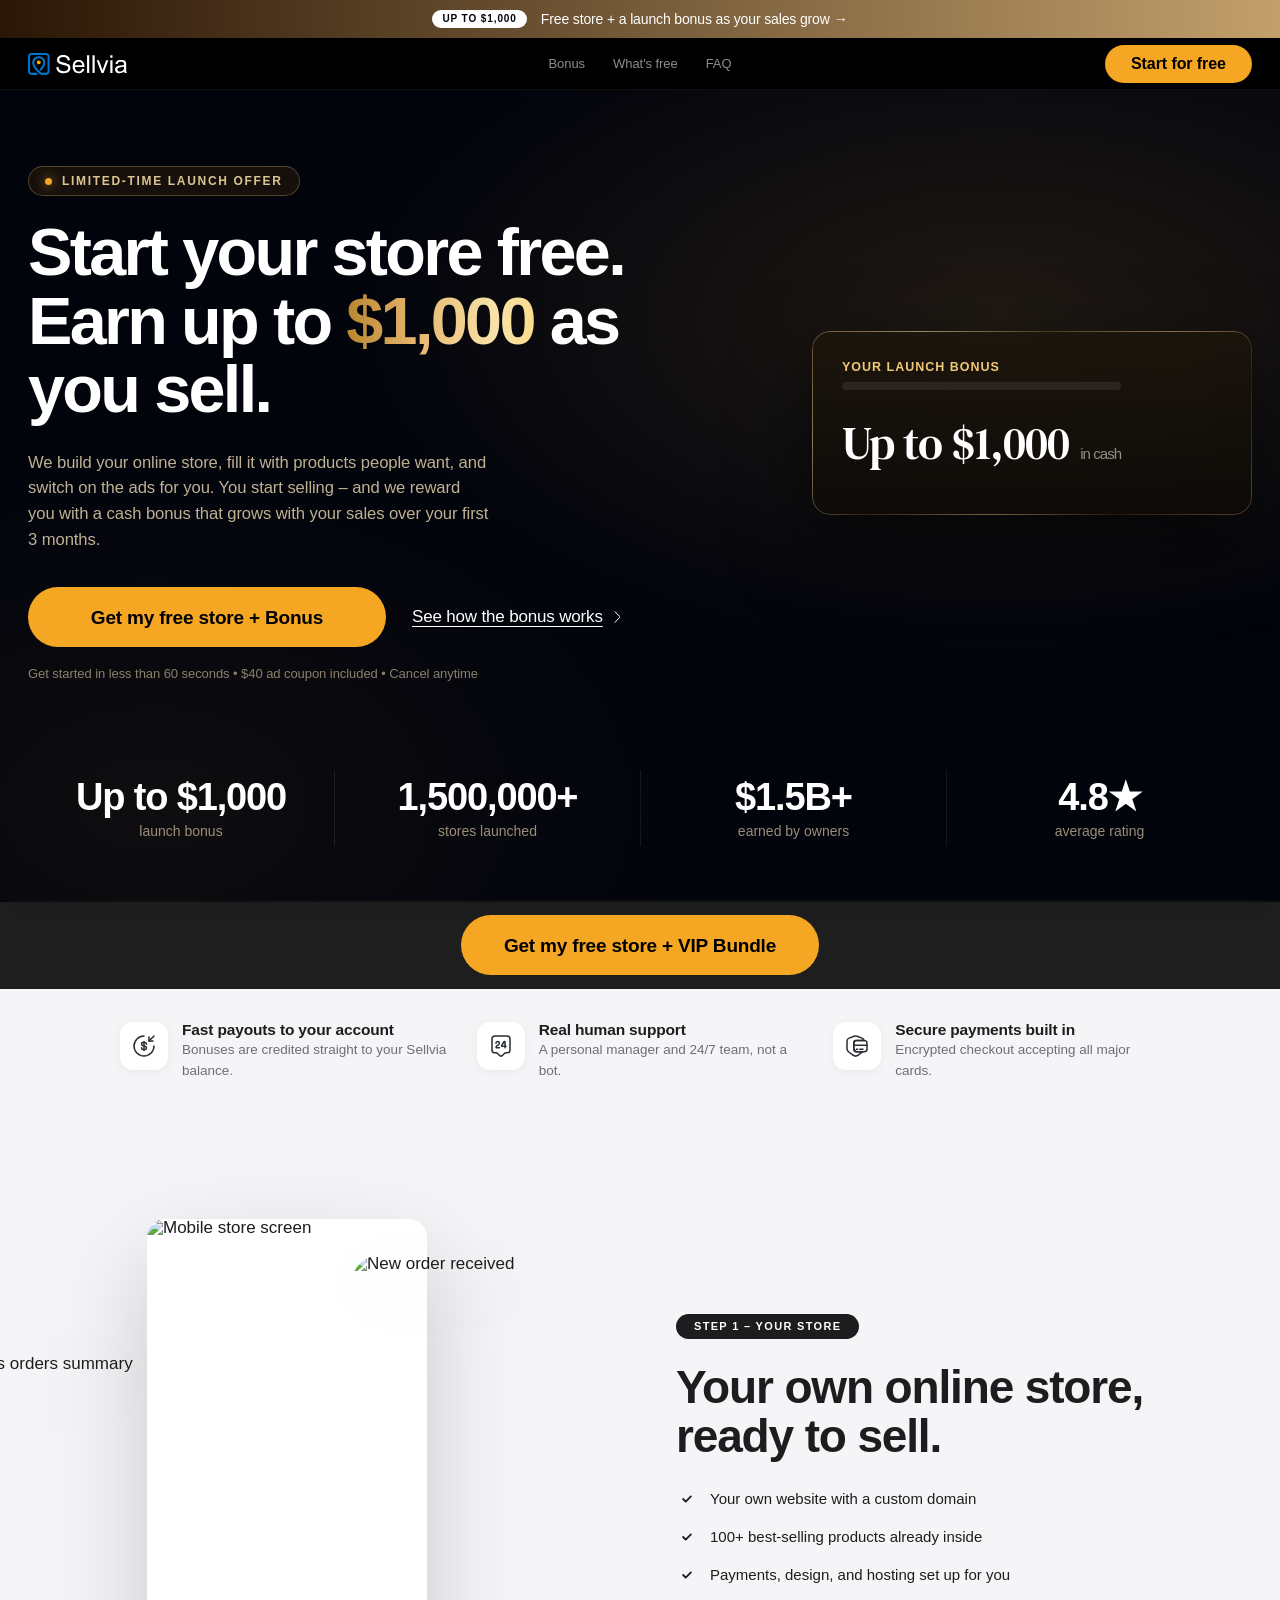
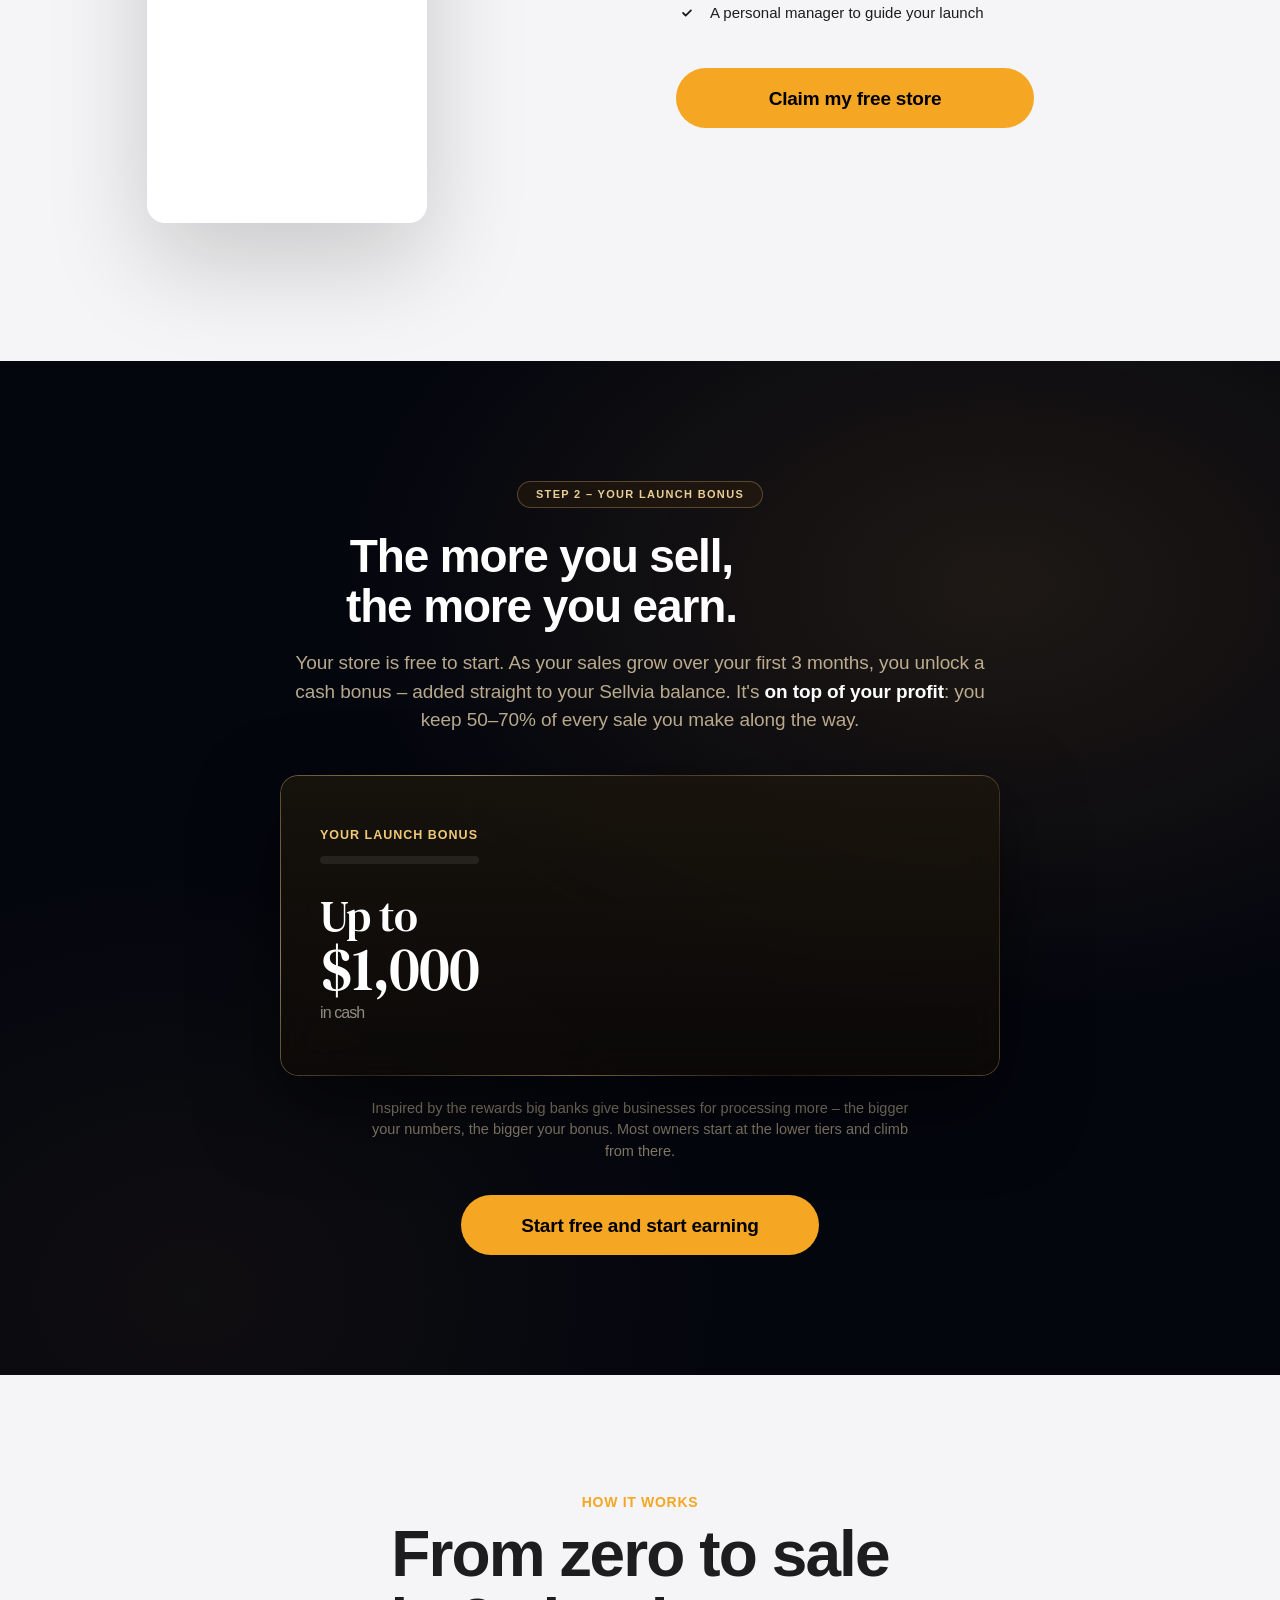
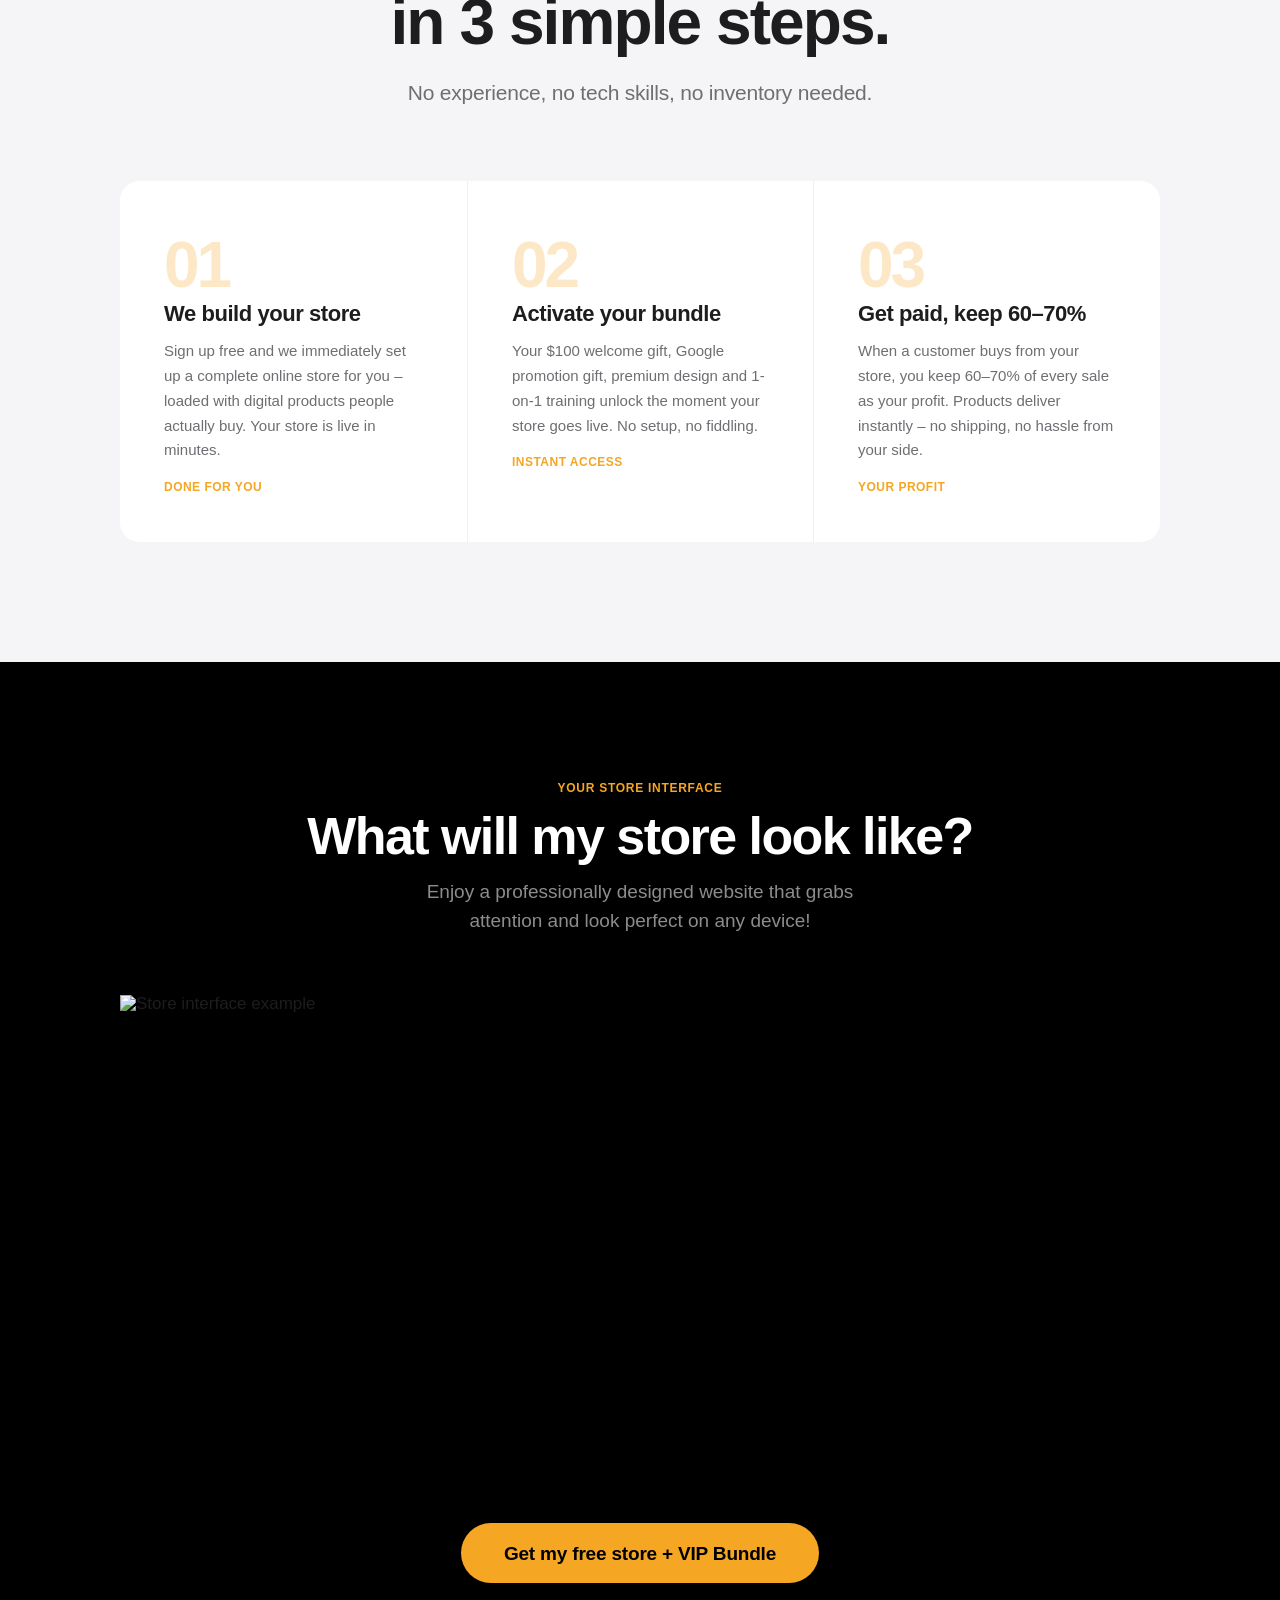
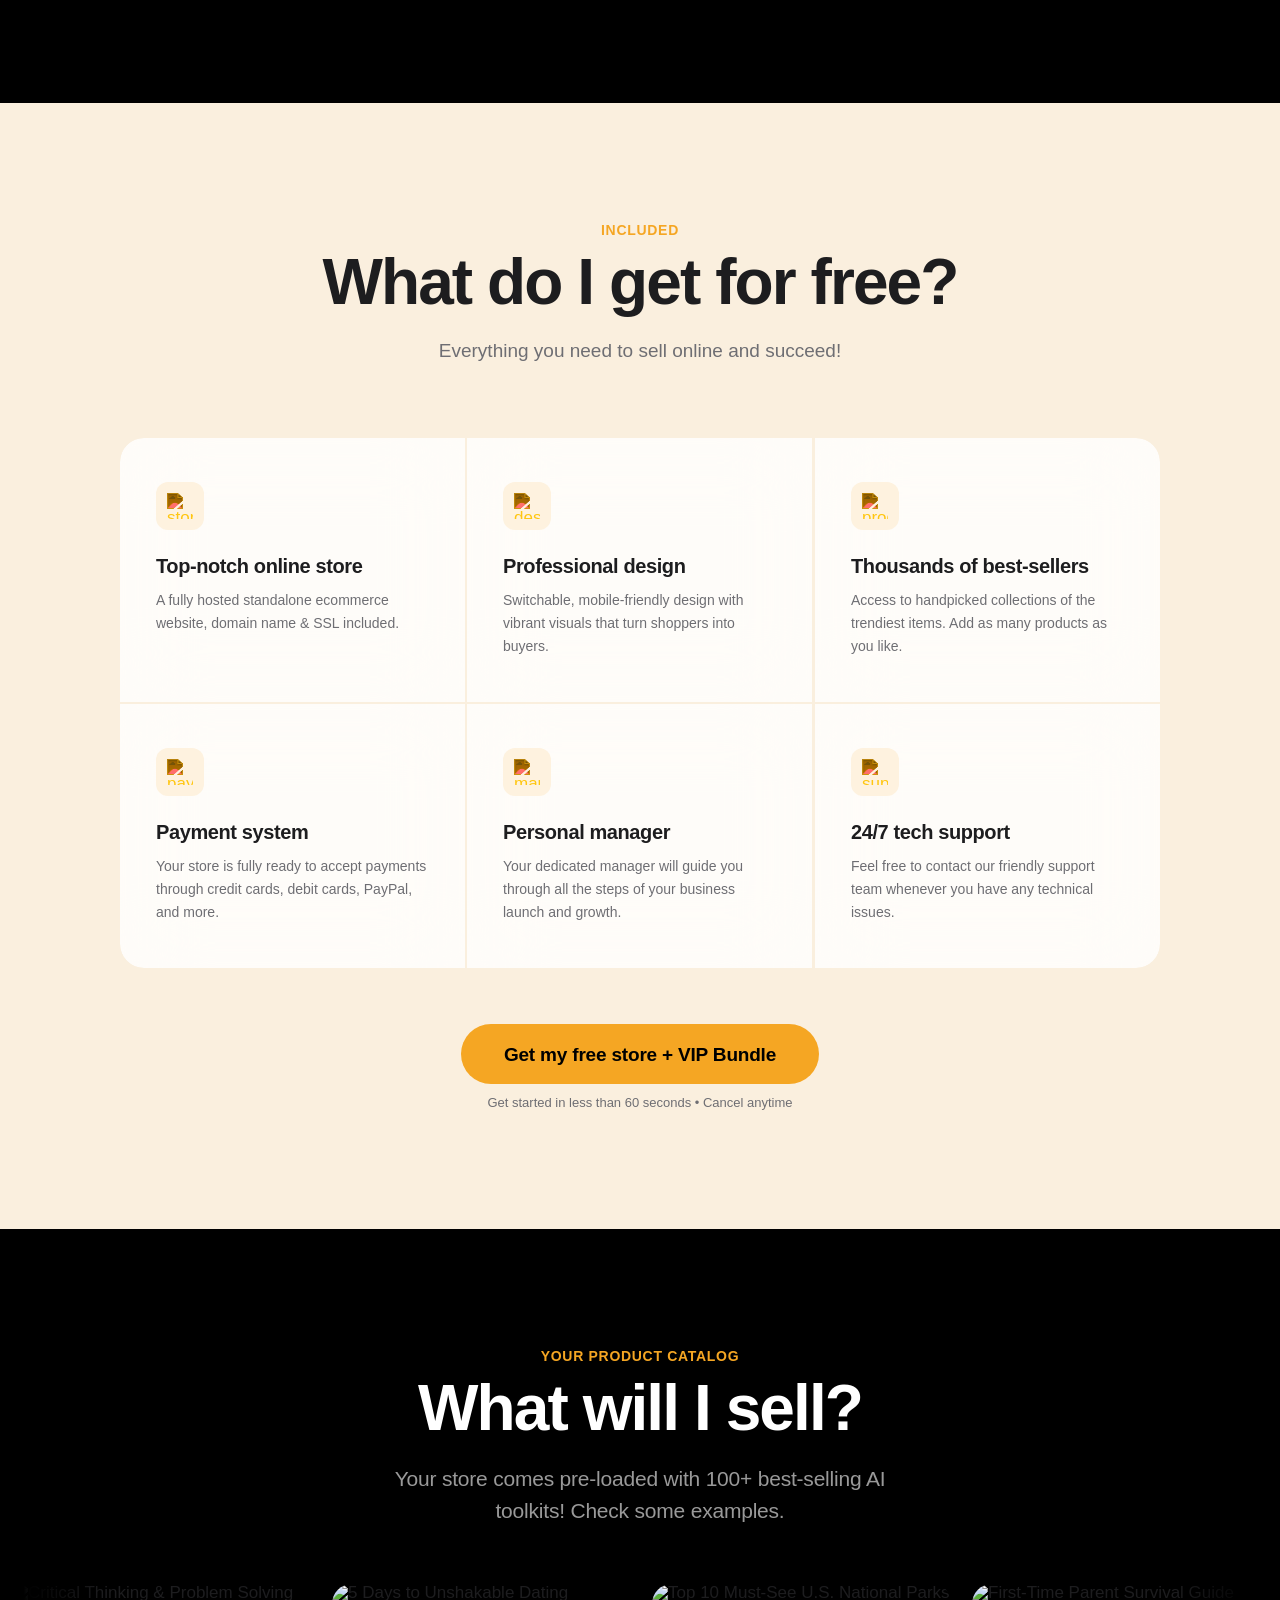
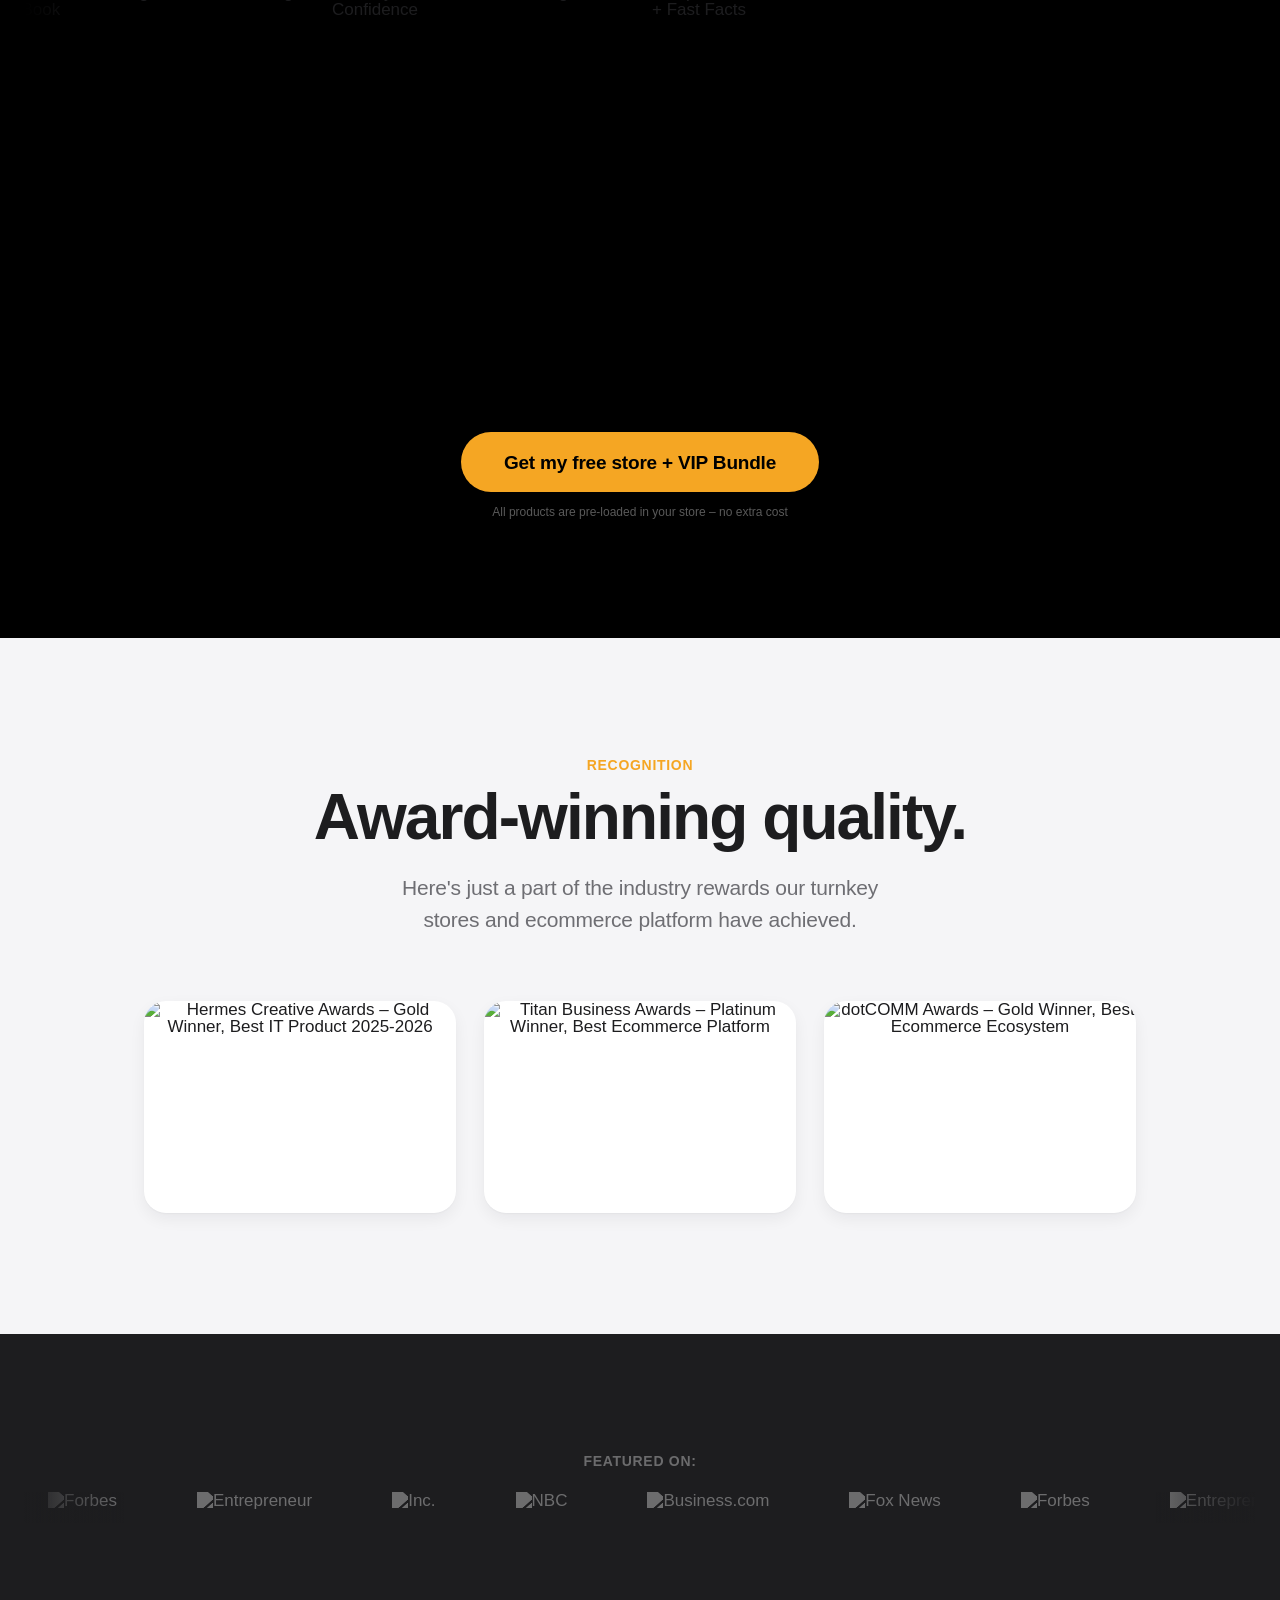
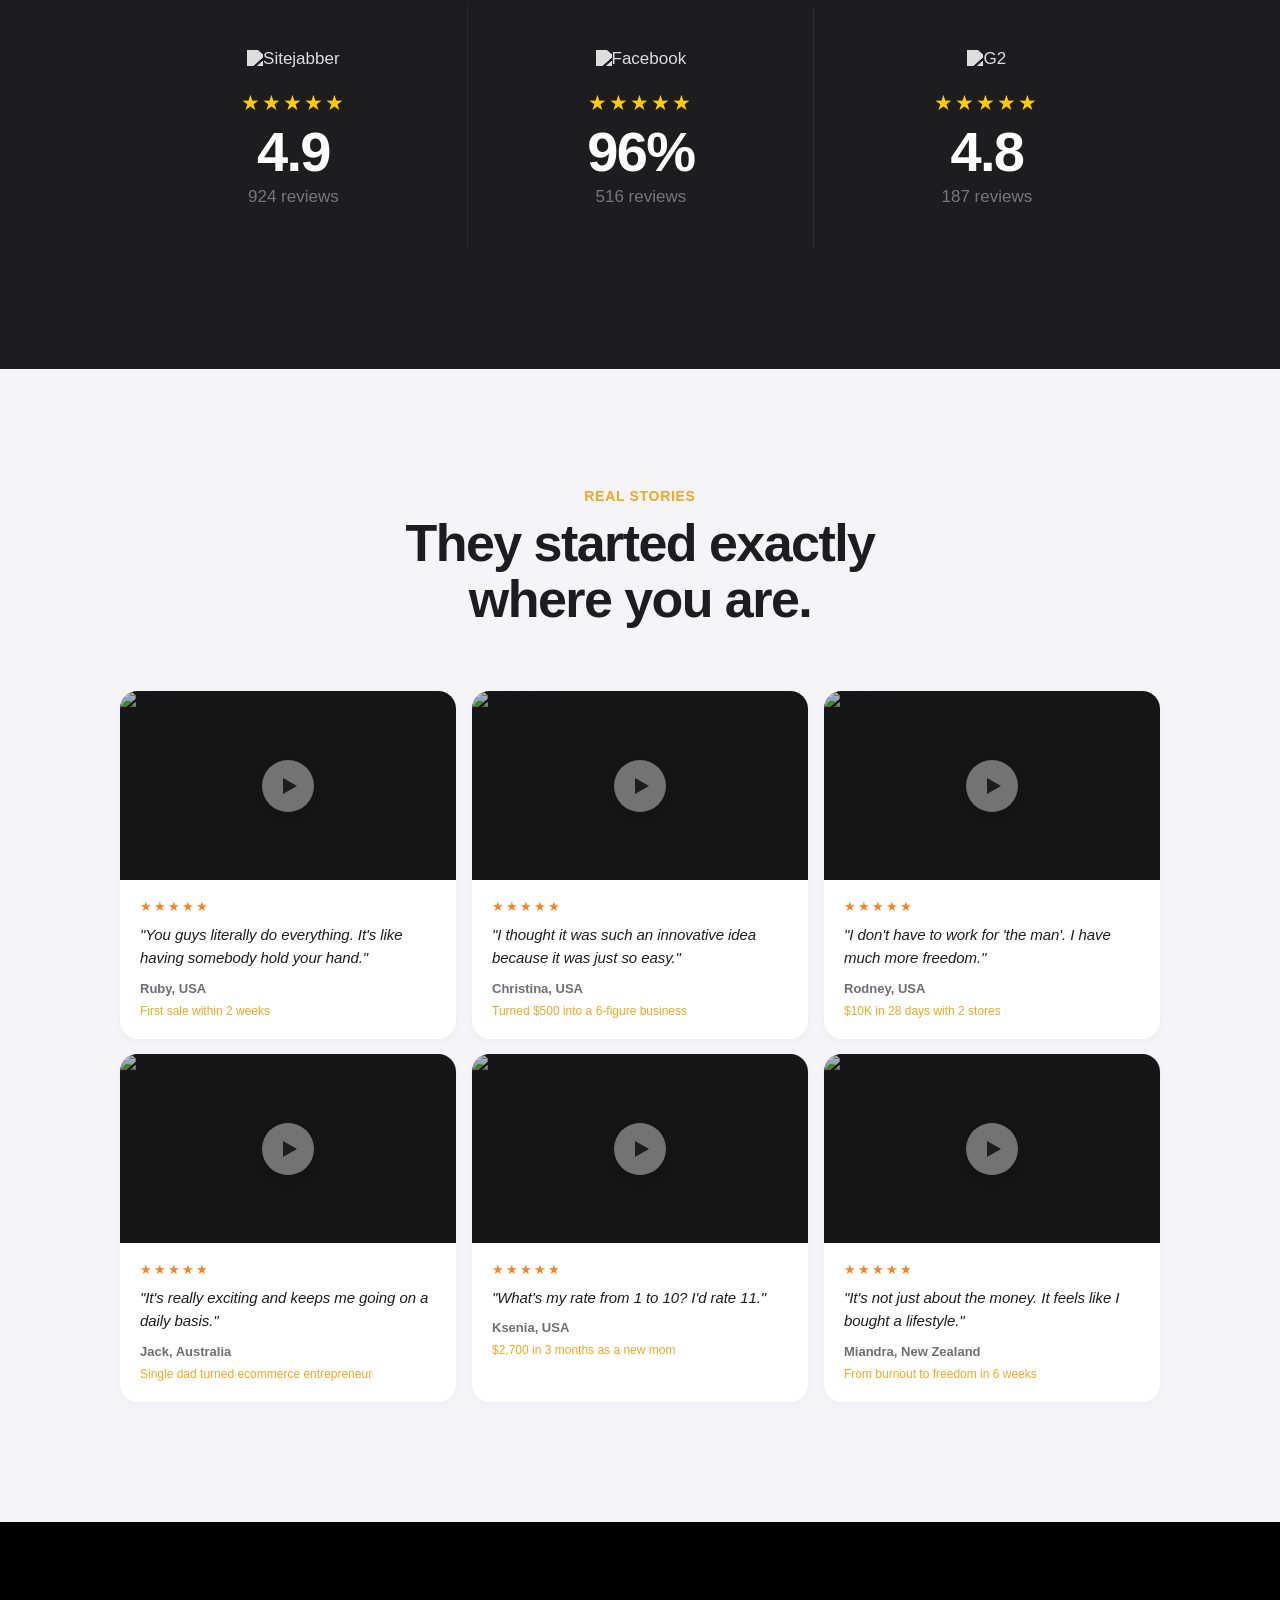
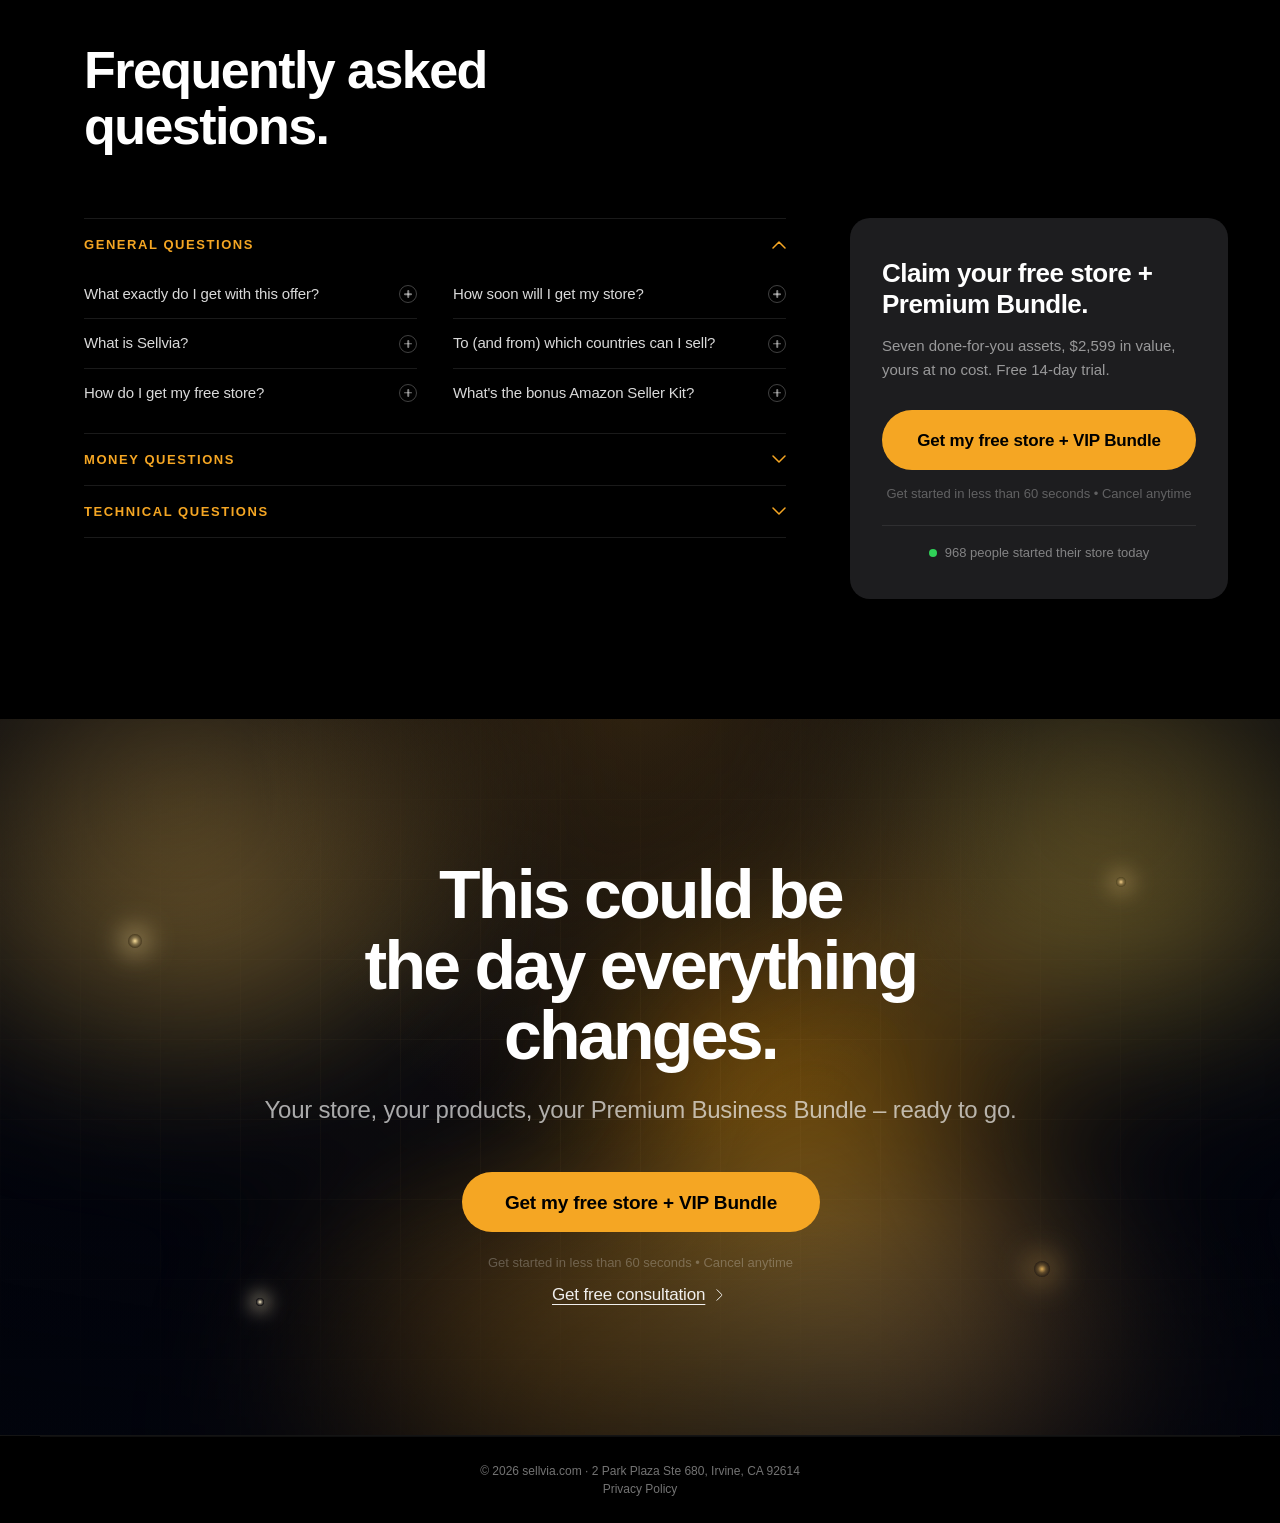
==== index.html @ faa76057 "Rework STEP 2 bonus section + shared ladder, topbar/nav/hero polish - Bonus (STEP 2): dark centered " ====
<!DOCTYPE html>
<html lang="en">
<head>
<meta charset="UTF-8">
<meta name="viewport" content="width=device-width, initial-scale=1.0">
<title>Free Online Store + 7-in-1 Premium Business Bundle – Sellvia</title>
<meta name="description" content="Claim a ready-made online store plus a $2,599 Premium Business Bundle – 7 done-for-you assets to launch and grow your business. Free 14-day trial.">

<!-- SF Pro Display webfont -->
<link rel="preload" as="style" href="https://sellvia.com/wp-content/themes/sellvia/fonts/SFProDisplay/style.min.css">
<link rel="stylesheet" href="https://sellvia.com/wp-content/themes/sellvia/fonts/SFProDisplay/style.min.css">
<link rel="preconnect" href="https://fonts.googleapis.com">
<link rel="preconnect" href="https://fonts.gstatic.com" crossorigin>
<link href="https://fonts.googleapis.com/css2?family=DM+Serif+Text:ital@0;1&display=swap" rel="stylesheet">
<style>
/* ════════════════════════════════════════
   APPLE DESIGN SYSTEM
   Colors, type scale, spacing – exact Apple.com
   ════════════════════════════════════════ */
:root {
  /* Apple color palette */
  --c-black:    #000000;
  --c-near:     #1d1d1f;
  --c-gray1:    #424245;
  --c-gray2:    #6e6e73;
  --c-gray3:    #86868b;
  --c-gray4:    #d2d2d7;
  --c-gray5:    #e8e8ed;
  --c-lightbg:  #f5f5f7;   /* Apple's signature light gray */
  --c-white:    #ffffff;
  --c-blue:     #0071e3;   /* Apple CTA blue */
  --c-amber:    #f5a623;   /* Sellvia brand accent (replaces Apple blue where brand needed) */
  --c-amber-d:  #d4891a;
  --c-green:    #30d158;   /* Apple green (success) */

  /* Apple typography */
  --font: -apple-system, BlinkMacSystemFont, "SF Pro Display", "Helvetica Neue", Helvetica, Arial, sans-serif;
  --font-sans: var(--font);
  --font-text: var(--font);

  /* Apple spacing rhythm */
  --max: 1040px;
  --max-wide: 1200px;

  /* Transitions */
  --ease: cubic-bezier(0.25, 0.1, 0.25, 1);
  --ease-out: cubic-bezier(0.0, 0, 0.2, 1);
  --ease-spring: cubic-bezier(0.34, 1.56, 0.64, 1);
}

*, *::before, *::after { box-sizing: border-box; margin: 0; padding: 0; }
html { font-size: 17px; scroll-behavior: smooth; }
body {
  font-family: var(--font);
  background: var(--c-white);
  color: var(--c-near);
  -webkit-font-smoothing: antialiased;
  -moz-osx-font-smoothing: grayscale;
  overflow-x: hidden;
  line-height: 1;
}
img { display: block; max-width: 100%; }
a { color: inherit; text-decoration: none; }
button { cursor: pointer; font-family: var(--font); outline: none; border: none; background: none; }

/* ════ LINEAR-STYLE NAV ════ */
.nav {
  position: sticky;
  top: 0;
  z-index: 999;
  height: 52px;
  background: #000;
  border-bottom: 1px solid rgba(255,255,255,0.06);
  display: flex;
  align-items: center;
}
.nav-inner {
  max-width: 1280px;
  margin: 0 auto;
  padding: 0 28px;
  width: 100%;
  position: relative;
  display: flex;
  align-items: center;
  justify-content: space-between;
}
/* LEFT: logo */
.nav-logo {
  display: flex;
  align-items: center;
  text-decoration: none;
  flex-shrink: 0;
  line-height: 0;
}
.nav-logo:hover { opacity: 0.85; }

/* CENTER: main links */
.nav-links {
  display: flex;
  align-items: center;
  gap: 0;
  list-style: none;
  position: absolute;
  left: 50%;
  transform: translateX(-50%);
  z-index: 10;
  pointer-events: auto;
}
.nav-links li a {
  font-size: 13px;
  font-weight: 400;
  color: rgba(255,255,255,0.55);
  padding: 0 14px;
  line-height: 52px;
  display: block;
  text-decoration: none;
  transition: color 0.15s;
  letter-spacing: -0.005em;
  white-space: nowrap;
}
.nav-links li a:hover { color: rgba(255,255,255,0.92); }
/* RIGHT: divider + log in + sign up */
.nav-right {
  display: flex;
  align-items: center;
  gap: 0;
  flex-shrink: 0;
}
.nav-divider {
  width: 1px;
  height: 16px;
  background: rgba(255,255,255,0.12);
  margin: 0 16px;
}
.nav-login {
  font-size: 13px;
  font-weight: 400;
  color: rgba(255,255,255,0.55);
  text-decoration: none;
  padding: 0 14px;
  line-height: 52px;
  transition: color 0.15s;
  letter-spacing: -0.005em;
  white-space: nowrap;
}
.nav-login:hover { color: rgba(255,255,255,0.92); }
.nav-signup {
  display: inline-flex;
  align-items: center;
  justify-content: center;
  height: 38px;
  padding: 0 20px;
  background: #f5a623;
  border: none;
  border-radius: 980px;
  font-size: 16px;
  font-weight: 600;
  color: #000;
  text-decoration: none;
  letter-spacing: -0.005em;
  transition: background 0.15s, transform 0.15s;
  white-space: nowrap;
  padding: 0 26px;
  will-change: transform;
  backface-visibility: hidden;
  -webkit-backface-visibility: hidden;
}
.nav-signup:hover {
  background: #d4891a;
  transform: scale(1.02);
}
@media(max-width:860px) {
  .nav-links { display: none; }
  .nav-inner { grid-template-columns: 1fr auto; }
}
@media(max-width:480px) {
  .nav-login { display: none; }
  .nav-divider { display: none; }
}

/* ════ HERO ════ */
/* Apple-style hero: full viewport, centered text, image below (or behind with overlay) */
.hero {
  background: linear-gradient(180deg, #1d1d1f 0%, #0f0f10 100%);
  min-height: 80svh;
  display: flex;
  flex-direction: column;
  align-items: center;
  justify-content: center;
  position: relative;
  overflow: hidden;
  text-align: center;
  padding: 48px 24px 44px;
}
/* Animated edge glows – very blurred orange blobs at left & right edges
   that gently pulse in/out opacity; center stays dark so the H1 reads clean */
.hero-glows {
  position: absolute;
  inset: 0;
  z-index: 0;
  pointer-events: none;
  overflow: hidden;
}
.hero-glow {
  position: absolute;
  width: 32%;
  height: 70%;
  top: 15%;
  border-radius: 50%;
  filter: blur(100px);
  opacity: 0;
  will-change: opacity, transform;
}
.glow-left {
  left: -12%;
  background: #F8A54D;
  animation: glow-pulse-left 10s ease-in-out infinite;
}
.glow-right {
  right: -12%;
  background: #F8A54D;
  animation: glow-pulse-right 12s ease-in-out infinite;
  animation-delay: -6s;
}
.glow-dark-left {
  left: -16%;
  top: 32%;
  background: #000;
  animation: glow-pulse-dark-left 11s ease-in-out infinite;
  animation-delay: -5s;
}
.glow-dark-right {
  right: -16%;
  top: 32%;
  background: #000;
  animation: glow-pulse-dark-right 13s ease-in-out infinite;
  animation-delay: -3s;
}
@keyframes glow-pulse-left {
  0%, 100% { opacity: 0;    transform: translateY(0)    scale(1); }
  50%      { opacity: 0.55; transform: translateY(30px) scale(1.08); }
}
@keyframes glow-pulse-right {
  0%, 100% { opacity: 0;    transform: translateY(0)     scale(1); }
  50%      { opacity: 0.55; transform: translateY(-30px) scale(1.08); }
}
@keyframes glow-pulse-dark-left {
  0%, 100% { opacity: 0;   transform: translateY(0)     scale(1); }
  50%      { opacity: 0.6; transform: translateY(-25px) scale(1.1); }
}
@keyframes glow-pulse-dark-right {
  0%, 100% { opacity: 0;   transform: translateY(0)    scale(1); }
  50%      { opacity: 0.6; transform: translateY(25px) scale(1.1); }
}

/* ── Portraits behind the floating glass cards ── */
.hero-portrait {
  position: absolute;
  z-index: 1;
  pointer-events: none;
  overflow: hidden;
  border-radius: 24px;
}
.hero-portrait > img:not(.hp-amz) {
  width: 100%;
  height: 100%;
  object-fit: cover;
  object-position: center;
  display: block;
}
.hp-amz {
  position: absolute;
  width: 15%;
  aspect-ratio: 1 / 1;
  left: 20%;
  top: calc(38% - 30px);
  object-fit: contain;
  opacity: 0;
  /* L1 – left portrait, shoulder: in 1s, out 3s */
  animation:
    amz-in 0.6s ease 1s both,
    float-card 6s ease-in-out -2s infinite,
    amz-out 0.6s ease 3s forwards;
}
@keyframes amz-in {
  from { opacity: 0; transform: translateY(20px); }
  to   { opacity: 1; transform: translateY(0); }
}
@keyframes amz-out {
  from { opacity: 1; transform: translateY(0); }
  to   { opacity: 0; transform: translateY(-14px); }
}
.hp-amz-right {
  left: auto;
  right: 20%;
  /* R1 – right portrait, shoulder: in 7s (1s after L2), out 9s */
  animation:
    amz-in 0.6s ease 7s both,
    float-card 6s ease-in-out 7s infinite,
    amz-out 0.6s ease 9s forwards;
}
/* Second-appearance badges near each face. Timing: first wave L1+R2 (1s apart),
   second wave L2+R1 (1s apart). */
.hp-amz-2 {
  /* L2 default – left portrait, above-right of head: in 6s, out 8s */
  animation:
    amz-in 0.6s ease 6s both,
    float-card 6s ease-in-out 6s infinite,
    amz-out 0.6s ease 8s forwards;
}
.hero-portrait-left .hp-amz-2 {
  left: calc(55% + 50px);
  top: calc(4% - 10px);
}
.hero-portrait-right .hp-amz-2 {
  left: calc(30% - 50px);
  top: calc(4% + 10px);
  /* R2 – right portrait, above-left of head: in 2s (1s after L1), out 4s */
  animation:
    amz-in 0.6s ease 2s both,
    float-card 6s ease-in-out 2s infinite,
    amz-out 0.6s ease 4s forwards;
}
.hero-portrait-left {
  left: calc(3% - 50px);
  top: calc(12% - 50px);
  width: 760px;
  aspect-ratio: 1921 / 1432;
  animation: float-card 9s ease-in-out infinite;
  animation-delay: -1.5s;
}
.hero-portrait-right {
  right: calc(3% - 50px);
  top: calc(12% - 50px);
  width: 760px;
  aspect-ratio: 1921 / 1432;
  animation: float-card 10s ease-in-out infinite;
  animation-delay: -4s;
}

/* ── Floating glass cards on left/right of hero ── */
.hero-float {
  position: absolute;
  z-index: 2;
  pointer-events: none;
  font-family: var(--font);
  color: #fff;
}
.hero-float-left {
  left: calc(3% + 330px);
  top: calc(38% + 100px);
  opacity: 0;
  animation:
    float-card 7s ease-in-out infinite,
    fl-in 0.72s ease 2s both;
}
@keyframes fl-in {
  from { opacity: 0; transform: translateY(24px); }
  to   { opacity: 1; transform: translateY(0); }
}
@property --fade-y {
  syntax: '<length>';
  inherits: false;
  initial-value: 24px;
}
.hero-float-right {
  right: calc(5% + 50px);
  top: 50%;
  transform: translateY(calc(-50% + 130px + var(--fade-y)));
  opacity: 0;
  animation:
    float-card 8s ease-in-out -3s infinite,
    fl-in-right 0.72s ease 2s both;
}
@keyframes fl-in-right {
  from { opacity: 0; --fade-y: 24px; }
  to   { opacity: 1; --fade-y: 0px;  }
}
@keyframes float-card {
  0%, 100% { translate: 0 0; }
  50%      { translate: 0 -10px; }
}

@media (max-width: 1500px) {
  .hero-portrait-left,
  .hero-portrait-right { width: 540px; }
  .hero-portrait-left  { left:  -40px; }
  .hero-portrait-right { right: -40px; }
  .hero-float-left     { left:  calc(3% + 140px); }
  .hero-float-right    { right: calc(5% + 60px); }
}

/* Matte glass card – common base for all hero-float cards */
.hf-card {
  background: rgba(255, 255, 255, 0.06);
  backdrop-filter: blur(22px) saturate(1.4);
  -webkit-backdrop-filter: blur(22px) saturate(1.4);
  border: 1px solid rgba(255, 255, 255, 0.12);
  border-radius: 20px;
  padding: 18px 20px;
  box-shadow: 0 12px 40px rgba(0, 0, 0, 0.35);
}
.hf-card-snap { width: 220px; }
.hf-snap-row {
  display: flex;
  align-items: center;
  gap: 12px;
  margin-bottom: 12px;
}
.hf-snap-info { flex: 1; min-width: 0; }
.hf-dot {
  width: 10px;
  height: 10px;
  border-radius: 50%;
  background: #22c55e;
  box-shadow: 0 0 10px rgba(34, 197, 94, 0.85);
  animation: hf-pulse 1.6s ease-in-out infinite;
  flex-shrink: 0;
}
@keyframes hf-pulse {
  0%, 100% { opacity: 1;   transform: scale(1); }
  50%      { opacity: 0.5; transform: scale(0.85); }
}
.hf-snap-lbl {
  font-size: 11px;
  font-weight: 600;
  text-transform: uppercase;
  letter-spacing: 0.12em;
  color: rgba(255, 255, 255, 0.7);
}
.hf-snap-val {
  font-size: 24px;
  font-weight: 800;
  color: #fff;
  letter-spacing: -0.02em;
  line-height: 1.1;
  text-align: left;
  margin-bottom: 3px;
}
.hf-snap-sub {
  font-size: 12px;
  color: rgba(255, 255, 255, 0.6);
  text-align: left;
  line-height: 1.35;
}
.hf-spark {
  height: 40px;
  opacity: 0.9;
  overflow: visible;
}
.hf-spark svg {
  width: 100%;
  height: 100%;
  display: block;
  overflow: visible;
}
.hf-card-dash { width: fit-content; }
.hf-dash-head {
  display: flex;
  justify-content: space-between;
  align-items: center;
  margin-bottom: 10px;
}
.hf-badge {
  font-size: 11px;
  font-weight: 700;
  color: #22c55e;
  background: rgba(34, 197, 94, 0.14);
  padding: 3px 8px;
  border-radius: 8px;
  letter-spacing: 0.02em;
}
.hf-dash-row {
  display: flex;
  align-items: center;
  gap: 10px;
}
.hf-dash-val {
  font-size: 30px;
  font-weight: 800;
  color: #fff;
  letter-spacing: -0.02em;
  line-height: 1;
  text-align: left;
}
.hf-dash-sub {
  font-size: 12px;
  color: rgba(255, 255, 255, 0.6);
  margin-top: 4px;
  margin-bottom: 12px;
  text-align: left;
}
.hf-chart {
  display: flex;
  align-items: flex-end;
  gap: 6px;
  height: 54px;
}
.hf-bar {
  flex: 0 0 28px;
  height: var(--h, 40%);
  background: linear-gradient(to top, rgba(248, 165, 77, 0.3), #F8A54D);
  border-radius: 3px 3px 2px 2px;
}

@media (max-width: 960px) {
  .hero-float,
  .hero-portrait { display: none; }
}

/* Mobile-mirror badges (R1, R2 on the man's portrait) – hidden by default,
   only shown inside the ≤600px media query below */
.hp-amz-mr1, .hp-amz-mr2 { display: none; }

/* ── Mobile hero (≤600px) ──
   Show only the man's portrait – centered and much larger so it forms the
   background. All 4 Amazon-logo badges keep the same timing as desktop:
   L1 (in 1s, out 3s), R2 (in 2s, out 4s), L2 (in 6s, out 8s), R1 (in 7s, out 9s).
   Floating glass cards stay hidden. */
@media (max-width: 600px) {
  .hero-portrait-left {
    display: block;
    left: calc(-34vw - 100px);  /* shifted 100px further left */
    top: calc(-10vw - 120px);   /* lifted 120px higher */
    transform: none;
    width: 280vw;       /* 2× larger */
  }
  /* 40% black overlay on top of the man's photo (badges keep full brightness) */
  .hero-portrait-left > img:not(.hp-amz) { filter: brightness(0.6); }

  /* On phone – only L1 stays. L2/R1/R2 are hidden. */
  .hero-portrait-left .hp-amz-2,
  .hero-portrait-left .hp-amz-mr1,
  .hero-portrait-left .hp-amz-mr2 { display: none; }

  /* L1 – appears once every 4s, near man's shoulder */
  .hero-portrait-left > .hp-amz:not(.hp-amz-2):not(.hp-amz-mr1):not(.hp-amz-mr2) {
    left: 24%;
    top: 28%;
    width: 6%;
    animation: amz-loop 4s ease-in-out infinite;
  }
}
@keyframes amz-loop {
  0%   { opacity: 0; transform: translateY(20px); }
  15%  { opacity: 1; transform: translateY(0); }      /* fade-in done ≈0.6s */
  30%  { opacity: 1; transform: translateY(0); }      /* short pause, ≈0.6s */
  55%  { opacity: 0; transform: translateY(-29px); }  /* longer fade-out ≈1s, +15px extra rise */
  100% { opacity: 0; transform: translateY(-29px); }  /* hidden until next loop */
}

.hero-bg::after {
  content: '';
  position: absolute;
  inset: 0;
  background: linear-gradient(to bottom,
    rgba(0,0,0,0.2) 0%,
    rgba(0,0,0,0.1) 30%,
    rgba(0,0,0,0.7) 75%,
    rgba(0,0,0,0.95) 100%
  );
}
.hero-inner {
  position: relative;
  z-index: 2; /* above hero-overlay */
  max-width: 840px;
  margin: 0 auto;
  text-align: center;
  display: flex;
  flex-direction: column;
  align-items: center;
}
.hero-eyebrow {
  font-size: 14px;
  font-weight: 600;
  color: var(--c-amber);
  letter-spacing: 0.06em;
  text-transform: uppercase;
  margin-bottom: 24px;
  opacity: 0;
  animation: fadeUp 0.8s var(--ease-out) 0.2s forwards;
}
.hero-h1 {
  font-size: clamp(52px, 8vw, 96px);
  font-weight: 700;
  color: #fff;
  letter-spacing: -0.04em;
  line-height: 1.02;
  margin-bottom: 24px;
  opacity: 0;
  animation: fadeUp 0.9s var(--ease-out) 0.35s forwards;
}
.hero-h1 em {
  font-style: normal;
  color: var(--c-amber);
}
.hero-sub {
  font-size: clamp(19px, 2.5vw, 24px);
  font-weight: 400;
  color: rgba(255,255,255,0.75);
  line-height: 1.5;
  max-width: 620px;
  margin: 0 auto 40px;
  letter-spacing: -0.01em;
  opacity: 0;
  animation: fadeUp 0.9s var(--ease-out) 0.5s forwards;
}
.hero-actions {
  display: flex;
  gap: 14px;
  justify-content: center;
  align-items: center;
  flex-direction: column;
  flex-wrap: wrap;
  opacity: 0;
  animation: fadeUp 0.9s var(--ease-out) 0.65s forwards;
  width: 100%;
}
@media(max-width:600px) {
  .hero { padding: 56px 16px; }
  .hero-h1 { font-size: clamp(36px, 10vw, 52px); }
  .hero-inner { width: 100%; align-items: center; text-align: center; }
  .hero-actions { padding: 0 8px; }
  /* Eyebrow: break "Free for 14 days · No experience needed" into 2 lines */
  .hero-eyebrow { line-height: 1.7; }
  .hero-eyebrow .eyebrow-sep { display: none; }
  .hero-eyebrow .eyebrow-l1,
  .hero-eyebrow .eyebrow-l2 { display: block; }
}
.hero-fine {
  font-size: 13px;
  color: rgba(255,255,255,0.35);
  margin-top: 20px;
  opacity: 0;
  animation: fadeUp 0.9s var(--ease-out) 0.8s forwards;
  line-height: 1.5;
}
.hero-scroll-hint {
  display: none;
}
.scroll-chevron {
  width: 24px;
  height: 24px;
}
@keyframes bounce { 0%,100%{transform:rotate(45deg) translateY(0)} 50%{transform:rotate(45deg) translateY(5px)} }
@keyframes fadeUp { from{opacity:0;transform:translateY(30px)} to{opacity:1;transform:translateY(0)} }
@keyframes fadeIn  { from{opacity:0} to{opacity:1} }

/* ════ APPLE BUTTONS ════ */
.btn {
  display: inline-flex;
  align-items: center;
  justify-content: center;
  font-family: var(--font);
  font-size: 19px;
  font-weight: 600;
  border-radius: 980px;
  padding: 0 22px;
  height: 44px;
  transition: all 0.2s var(--ease);
  cursor: pointer;
  border: none;
  letter-spacing: -0.01em;
  white-space: nowrap;
}
.btn-filled { background: var(--c-amber); color: #000; font-weight: 600; width: 358px; max-width: 100%; height: 60px; font-size: 19px; will-change: transform; backface-visibility: hidden; -webkit-backface-visibility: hidden; }
.faq-cta .btn-filled { width: 100%; font-size: 17px; }
.btn-filled:hover { background: var(--c-amber-d); transform: scale(1.02); }
.btn-pulse { animation: ctaPulse 3s ease-in-out 2s infinite; }
@keyframes ctaPulse { 0%,100%{box-shadow:0 0 0 0 rgba(245,166,35,0.4)} 50%{box-shadow:0 0 0 12px rgba(245,166,35,0)} }
.btn-outline-w { background: transparent; color: #fff; border: 1.5px solid rgba(255,255,255,0.5); }
.btn-outline-w:hover { border-color: rgba(255,255,255,0.85); background: rgba(255,255,255,0.08); }
.btn-text-amber { background: none; color: var(--c-amber); font-size: 17px; font-weight: 400; padding: 0; height: auto; }
.btn-text-amber:hover { opacity: 0.75; }
.btn-text-amber::after { content: ' ›'; }

/* Dark bg button */
.btn-dark-filled { background: var(--c-amber); color: #000; }
.btn-dark-filled:hover { background: var(--c-amber-d); }
.btn-filled-dark { background: rgba(255,255,255,0.1); color: #fff; border: 1px solid rgba(255,255,255,0.2); }
.btn-filled-dark:hover { background: rgba(255,255,255,0.2); }

/* ════ STAT BAR ════ */
/* Apple-style full-width stat strip between sections */
/* Stat strip – lives inside the hero, directly on the hero background (no separate panel) */
.stat-bar {
  background: transparent;
  padding: 0;
}
.stat-bar-inner {
  max-width: 1280px;
  margin: 0 auto;
  padding: 90px 28px 56px;
  display: grid;
  grid-template-columns: repeat(4, 1fr);
  gap: 0;
  background: transparent;
  border-radius: 0;
  overflow: visible;
}
.stat-item {
  background: transparent;
  padding: 8px 22px;
  text-align: center;
}
.stat-item + .stat-item { border-left: 1px solid rgba(255,255,255,0.08); }
.stat-n {
  font-size: clamp(24px, 3vw, 38px);
  font-weight: 700;
  letter-spacing: -0.03em;
  color: #fff;
  line-height: 1;
  display: block;
  white-space: nowrap;
}
.stat-l {
  font-size: 14px;
  color: rgba(245,225,185,0.62);
  margin-top: 8px;
  display: block;
}
@media(max-width:960px){
  .stat-bar-inner { grid-template-columns: repeat(2, 1fr); row-gap: 26px; }
  .stat-item:nth-child(odd) { border-left: none; }
}
@media(max-width:600px){
  .stat-bar-inner { grid-template-columns: 1fr; row-gap: 22px; }
  .stat-item { border-left: none; }
}

/* ════ SECTIONS ════ */
section { padding: 120px 24px; }
@media(max-width:1200px) { section { padding: 100px 24px; } }
@media(max-width:860px)  { section { padding: 72px 24px; } }
@media(max-width:480px)  { section { padding: 56px 16px; } }
.sec-in { max-width: var(--max); margin: 0 auto; }
.sec-in-wide { max-width: var(--max-wide); margin: 0 auto; }

/* Apple section label */
.sec-label {
  font-size: 14px;
  font-weight: 600;
  color: var(--c-amber);
  letter-spacing: 0.05em;
  text-transform: uppercase;
  margin-bottom: 12px;
}
/* Apple title sizing */
.sec-title-xl {
  font-size: clamp(40px, 6vw, 64px);
  font-weight: 700;
  letter-spacing: -0.03em;
  line-height: 1.06;
  margin-bottom: 20px;
}
.sec-title-lg {
  font-size: clamp(32px, 4.5vw, 52px);
  font-weight: 700;
  letter-spacing: -0.03em;
  line-height: 1.08;
  margin-bottom: 20px;
}
.sec-title-md {
  font-size: clamp(28px, 3.5vw, 40px);
  font-weight: 700;
  letter-spacing: -0.02em;
  line-height: 1.1;
  margin-bottom: 16px;
}
.sec-body {
  font-size: clamp(17px, 2vw, 21px);
  font-weight: 400;
  line-height: 1.55;
  letter-spacing: -0.01em;
  color: var(--c-gray2);
}
.sec-body.light { color: rgba(255,255,255,0.65); }
/* Text colors for dark sections */
.on-dark { color: #fff; }
.on-light { color: var(--c-near); }

/* ════ SCROLL ANIMATIONS ════ */
.appear {
  opacity: 0;
  transform: translateY(40px);
  transition: opacity 0.9s var(--ease-out), transform 0.9s var(--ease-out);
  will-change: opacity, transform;
}
.appear.in { opacity: 1; transform: none; }
.appear-l { opacity:0; transform:translateX(-40px); transition: opacity 0.9s var(--ease-out), transform 0.9s var(--ease-out); }
.appear-r { opacity:0; transform:translateX(40px);  transition: opacity 0.9s var(--ease-out), transform 0.9s var(--ease-out); }
.appear-l.in, .appear-r.in { opacity:1; transform:none; }
.appear-scale { opacity:0; transform:scale(0.94); transition: opacity 0.9s var(--ease-out), transform 0.9s var(--ease-out); }
.appear-scale.in { opacity:1; transform:none; }
.d1{transition-delay:0.1s} .d2{transition-delay:0.2s} .d3{transition-delay:0.3s}
.d4{transition-delay:0.4s} .d5{transition-delay:0.5s} .d6{transition-delay:0.6s}

/* ════ SECTION 2: WHAT WILL I SELL (scroll-pinned) ════ */
.sell-sec { background: #000; }
.sell-sec .sec-title-xl { color: #fff; }
.sell-sec .sec-body { color: rgba(255,255,255,0.6); }

/* ── Product marquee ── */
.wix-carousel {
  position: relative;
  margin-top: 56px;
  overflow: hidden;
}
.wix-carousel::before,
.wix-carousel::after {
  content: '';
  position: absolute;
  top: 0; bottom: 0;
  width: 80px;
  z-index: 2;
  pointer-events: none;
}
.wix-carousel::before { left: 0; background: linear-gradient(to right, #000, transparent); }
.wix-carousel::after  { right: 0; background: linear-gradient(to left, #000, transparent); }
.wix-track {
  display: flex;
  gap: 20px;
  width: max-content;
  cursor: grab;
  user-select: none;
  will-change: transform;
}
.wix-track.dragging { cursor: grabbing; }
.wix-card {
  flex-shrink: 0;
  width: 300px;
  border-radius: 20px;
  overflow: hidden;
  aspect-ratio: 3/4;
}
.wix-card img {
  width: 100%;
  height: 100%;
  object-fit: cover;
  display: block;
}
@media(max-width:760px) {
  .wix-card { width: 240px; }
  .wix-track { gap: 14px; }
}
.prod-card {
  flex: 0 0 280px;
  border-radius: 20px;
  overflow: hidden;
  scroll-snap-align: start;
  position: relative;
  aspect-ratio: 3/4;
  background: #111;
}
.prod-card img {
  width: 100%;
  height: 100%;
  object-fit: cover;
  display: block;
  transition: transform 0.6s var(--ease);
}
.prod-card:hover img { transform: scale(1.12); }
.prod-card-overlay {
  position: absolute;
  bottom: 0; left: 0; right: 0;
  padding: 60px 20px 20px;
  background: linear-gradient(to top, rgba(0,0,0,0.9) 0%, transparent 100%);
}
.prod-card-name {
  font-size: 15px;
  font-weight: 600;
  color: #fff;
  line-height: 1.3;
  margin-bottom: 8px;
  letter-spacing: -0.01em;
}
.prod-card-profit {
  display: flex;
  align-items: center;
  gap: 8px;
  font-size: 13px;
  color: rgba(255,255,255,0.6);
}
.prod-profit-pill {
  background: rgba(255,255,255,0.15);
  backdrop-filter: blur(8px);
  border: 1px solid rgba(255,255,255,0.2);
  color: #fff;
  font-weight: 600;
  font-size: 14px;
  padding: 3px 10px;
  border-radius: 100px;
}
/* Scroll indicator dots */

@media(max-width:760px) { .prod-card { flex: 0 0 220px; } }

/* ════ SECTION 3: HOW IT WORKS ════ */
.how-sec { background: #f5f5f7; }
.how-steps {
  display: grid;
  grid-template-columns: repeat(3, 1fr);
  gap: 0;
  margin-top: 72px;
  background: #fff;
  border-radius: 20px;
  overflow: hidden;
}
.how-step {
  background: #fff;
  padding: 52px 44px 48px;
  position: relative;
}
.how-step + .how-step { border-left: 1px solid rgba(0,0,0,0.06); }
.how-step-num {
  font-size: 64px;
  font-weight: 800;
  letter-spacing: -0.05em;
  color: var(--c-amber);
  opacity: 0.25;
  line-height: 1;
  margin-bottom: 4px;
}
.how-step h3 {
  font-size: 22px;
  font-weight: 700;
  letter-spacing: -0.02em;
  color: var(--c-near);
  margin-bottom: 12px;
  line-height: 1.2;
}
.how-step p { font-size: 15px; color: var(--c-gray2); line-height: 1.65; }
.how-step-tag {
  display: inline-block;
  margin-top: 18px;
  font-size: 12px;
  font-weight: 600;
  color: var(--c-amber);
  letter-spacing: 0.04em;
  text-transform: uppercase;
}
@media(max-width:760px) {
  .how-steps { grid-template-columns: 1fr; margin-top: 18px; }
  .how-step + .how-step { border-left: none; border-top: 1px solid rgba(0,0,0,0.06); }
}

/* ════ SECTION 4: BONUS – Stripe-style modular bento (light, 7-in-1 Premium Bundle) ════ */
/* Selectors target #bonus / .bonus-section. The legacy reference rule for
   .bonus-section (background + padding) above is harmless – both rules merge cleanly. */
.bonus-section.is-bento {
  background: #ffffff;
  position: relative;
  overflow: hidden;
}
.bonus-section.is-bento .sec-in { position: relative; z-index: 2; }
.bonus-section.is-bento .sec-title-xl { color: var(--c-near); }
.bonus-section.is-bento .sec-body { color: var(--c-gray2); }

/* ── Section title block (Stripe section-title pattern: left-aligned, max ~ 8/12 cols) ── */
.get-head {
  max-width: 720px;
  margin-bottom: 64px;
}
.get-head .bonus-pill { margin-bottom: 24px; }
/* Heading + subhead inherit styles from .bonus-heading / .bonus-sub
   (defined in the FREEBASIC/BONUS shared style block) so STEP 1 and
   STEP 2 share identical typography. */
.get-head .bonus-sub { max-width: 560px; }

/* ── Bento grid: 6-col layout, 7 cards across 3 rows ── */
.get-grid {
  display: grid;
  grid-template-columns: repeat(6, 1fr);
  grid-auto-rows: minmax(220px, auto);
  gap: 16px;
}
/* Row 1: hero (4) + small (2) */
.get-card:nth-child(1) { grid-column: span 4; }
.get-card:nth-child(2) { grid-column: span 2; }
/* Row 2: small + small + small */
.get-card:nth-child(3) { grid-column: span 2; }
.get-card:nth-child(4) { grid-column: span 2; }
.get-card:nth-child(5) { grid-column: span 2; }
/* Row 3: small + wide */
.get-card:nth-child(6) { grid-column: span 2; }
.get-card:nth-child(7) { grid-column: span 4; }

/* ── Card: per-card static gold blob (positions form a trail 1→2→5→4→3→6→7
   matching the reference). Card 4 stays clean – the trail passes through. ── */
.get-card {
  position: relative;
  background-color: #ffffff;
  background-image: var(--card-blob, none);
  border-radius: 20px;
  padding: 32px 32px 28px;
  display: flex;
  flex-direction: column;
  overflow: hidden;
  border: 1px solid rgba(184, 134, 46, 0.10);
  isolation: isolate;
  cursor: default;
  transition: transform 0.35s var(--ease), box-shadow 0.35s var(--ease);
}
.get-card:hover {
  transform: translateY(-4px);
  box-shadow: 0 18px 48px rgba(184, 134, 46, 0.10);
}

/* Uniform gradient – every card carries the same gold blob from the top-right corner */
.get-card {
  --card-blob: radial-gradient(80% 100% at 100% 0%,
    rgba(255, 215, 130, 0.55) 0%,
    rgba(245, 197, 96, 0.22) 30%,
    transparent 65%);
}

/* The empty .get-card-bg div is inert – kept for HTML compatibility */
.get-card-bg { display: none; }

/* ── Animated border ring – flows 1 → 2 → 5 → 4 → 3 → 6 → 7
   Each card has its own active window (2s out of 14s cycle), then the
   bright spot rotates around its perimeter once before fading. The
   conic-gradient rotates counter-clockwise to read "down then right"
   from the top-left starting position. ── */
@property --ring-from {
  syntax: '<angle>';
  inherits: false;
  initial-value: -90deg;
}

.get-card::before {
  content: '';
  position: absolute;
  inset: -2px;
  border-radius: 22px;
  padding: 2px;
  background: conic-gradient(
    from var(--ring-from),
    rgba(255, 220, 130, 0.45) 0%,
    rgba(255, 245, 220, 0.95) 30%,
    rgba(255, 255, 250, 1) 50%,
    rgba(255, 245, 220, 0.95) 70%,
    rgba(255, 220, 130, 0.45) 100%
  );
  -webkit-mask: linear-gradient(#000 0 0) content-box, linear-gradient(#000 0 0);
  -webkit-mask-composite: xor;
          mask-composite: exclude;
  opacity: 0.7;
  pointer-events: none;
  z-index: 3;
  animation: bentoRingFlow 14s linear infinite;
  filter: drop-shadow(0 0 4px rgba(255, 230, 150, 0.6)) drop-shadow(0 0 12px rgba(255, 200, 80, 0.35));
}

/* Per-card variations: different speeds, starting moments and directions */
.get-card:nth-child(1)::before { animation-duration: 14s; animation-delay: 0s; }
.get-card:nth-child(2)::before { animation-duration: 11s; animation-delay: -3s; animation-direction: reverse; }
.get-card:nth-child(3)::before { animation-duration: 13s; animation-delay: -6s; }
.get-card:nth-child(4)::before { animation-duration: 16s; animation-delay: -9s; animation-direction: reverse; }
.get-card:nth-child(5)::before { animation-duration: 12s; animation-delay: -2s; }
.get-card:nth-child(6)::before { animation-duration: 15s; animation-delay: -7s; animation-direction: reverse; }
.get-card:nth-child(7)::before { animation-duration: 10s; animation-delay: -4s; }

/* Hover: brighten and pause the shimmer */
.get-card:hover::before { opacity: 1; animation-play-state: paused; }

@keyframes bentoRingFlow {
  0%   { --ring-from: 0deg; }
  100% { --ring-from: 360deg; }
}

@media (prefers-reduced-motion: reduce) {
  .get-card::before { animation: none; opacity: 0.7; }
  .get-card:hover::before { opacity: 1; }
}

/* Inner content (h3, p) sits above the watermark number */
.get-card > h3,
.get-card > p { position: relative; z-index: 2; }

/* ── Watermark number – top-right corner, very large, subtle gold tint ── */
.get-icon {
  position: absolute;
  top: 14px;
  right: 24px;
  width: auto;
  height: auto;
  background: transparent;
  border-radius: 0;
  padding: 0;
  margin: 0;
  pointer-events: none;
  z-index: 1;
  display: block;
  overflow: visible;
  flex-shrink: 0;
}
/* Uniform watermark size across all 7 cards (matches the smaller default size
   formerly used on cards 2-6; cards 1 & 7 no longer get the larger override). */
.get-num {
  display: block;
  font-size: clamp(80px, 9vw, 140px);
  font-weight: 900;
  color: rgba(184, 134, 46, 0.18);
  line-height: 0.85;
  letter-spacing: -0.06em;
  font-variant-numeric: tabular-nums;
  text-align: right;
}

/* ── Title & body – pinned to the bottom of each card via margin-top: auto.
   All cards share identical type sizes (no hero-specific variants).
   max-width on h3 caps long titles at ~2 lines via text-wrap: balance.
   p's max-width is calibrated so its right edge sits roughly under h3's
   right edge in pixels (22ch × 22px ≈ 32ch × 15px). ── */
.get-card h3 {
  font-size: 22px;
  font-weight: 700;
  color: var(--c-near);
  letter-spacing: -0.02em;
  margin-top: auto;
  margin-bottom: 10px;
  line-height: 1.2;
  max-width: 24ch;     /* forces long titles (cards 1 & 7, ~47 chars) into 2 lines */
  text-wrap: balance;
}
.get-card p {
  font-size: 15px;
  color: var(--c-gray2);
  line-height: 1.55;
  letter-spacing: -0.005em;
  max-width: 35ch;     /* ≈ same pixel width as h3 (24ch×22px ≈ 35ch×15px) */
  text-wrap: pretty;
}

/* ── Tablet: 4-col grid, simpler asymmetry ── */
@media (max-width: 1100px) {
  .get-grid {
    grid-template-columns: repeat(4, 1fr);
    grid-auto-rows: minmax(200px, auto);
  }
  .get-card:nth-child(1) { grid-column: span 4; }
  .get-card:nth-child(2),
  .get-card:nth-child(3),
  .get-card:nth-child(4),
  .get-card:nth-child(5),
  .get-card:nth-child(6) { grid-column: span 2; }
  .get-card:nth-child(7) { grid-column: span 4; }
}

/* ── Mobile: single column ── */
@media (max-width: 700px) {
  .get-grid { grid-template-columns: 1fr; gap: 12px; grid-auto-rows: auto; }
  .get-card,
  .get-card:nth-child(1),
  .get-card:nth-child(2),
  .get-card:nth-child(3),
  .get-card:nth-child(4),
  .get-card:nth-child(5),
  .get-card:nth-child(6),
  .get-card:nth-child(7) { grid-column: span 1; }
  .get-card { padding: 28px 26px 26px; }
  .get-head { margin-bottom: 40px; text-align: center; }
  .get-head .bonus-pill { margin-left: auto; margin-right: auto; }
}

/* ════ SECTION 5: BONUS (Amazon) ════ */
.bonus-sec { background: var(--c-lightbg); }
.bonus-layout {
  display: grid;
  grid-template-columns: 1fr 1fr;
  gap: 80px;
  align-items: center;
}
.bonus-label {
  display: inline-flex;
  align-items: center;
  gap: 6px;
  font-size: 12px;
  font-weight: 600;
  color: var(--c-amber);
  letter-spacing: 0.08em;
  text-transform: uppercase;
  background: rgba(245,166,35,0.1);
  border: 1px solid rgba(245,166,35,0.25);
  border-radius: 100px;
  padding: 4px 12px;
  margin-bottom: 20px;
}
.bonus-label::before { content:''; width:6px;height:6px;border-radius:50%;background:var(--c-amber); animation: pulse 2s infinite; }
@keyframes pulse { 0%,100%{opacity:1;transform:scale(1)} 50%{opacity:0.5;transform:scale(1.4)} }
.bonus-sec .sec-title-lg { color: var(--c-near); }
.bonus-sec .sec-title-lg .am { font-style: italic; color: var(--c-amber); }
.bonus-price-tag {
  display: inline-flex;
  align-items: center;
  gap: 10px;
  font-size: 17px;
  font-weight: 500;
  color: var(--c-gray2);
  margin: 16px 0 24px;
}
.bonus-price-tag del { color: var(--c-gray3); }
.bonus-price-tag .free-badge {
  background: var(--c-near);
  color: var(--c-amber);
  font-size: 13px;
  font-weight: 700;
  padding: 3px 10px;
  border-radius: 100px;
}
.bonus-list { list-style: none; display: flex; flex-direction: column; gap: 12px; margin-bottom: 36px; }
.bonus-list li {
  display: flex;
  align-items: flex-start;
  gap: 10px;
  font-size: 17px;
  color: var(--c-near);
  line-height: 1.5;
}
.bonus-list li::before {
  content: '';
  width: 20px;
  height: 20px;
  border-radius: 50%;
  background-color: rgba(245,166,35,0.1);
  flex-shrink: 0;
  margin-top: 2px;
}
.bonus-visual {
  border-radius: 24px;
  overflow: hidden;
  box-shadow: 0 32px 80px rgba(0,0,0,0.15), 0 8px 24px rgba(0,0,0,0.08);
  aspect-ratio: 16/10;
}
.bonus-visual img { width: 100%; height: 100%; object-fit: cover; }
@media(max-width:760px) { .bonus-layout { grid-template-columns: 1fr; gap: 48px; } }

/* ════ FEATURE STORY SECTION (MacBook) ════ */
/* Apple-style: full-width image with caption */
.story-sec { background: #000; padding: 0; }
.story-img-wrap { position: relative; overflow: hidden; }
.story-img-wrap img { width: 100%; display: block; }
.story-caption {
  position: absolute;
  bottom: 0; left: 0; right: 0;
  background: linear-gradient(to top, rgba(0,0,0,0.9), transparent);
  padding: 80px 64px 64px;
  display: grid;
  grid-template-columns: 1fr 1fr;
  gap: 48px;
  align-items: end;
}
.story-caption h3 {
  font-size: clamp(28px, 4vw, 48px);
  font-weight: 700;
  color: #fff;
  letter-spacing: -0.03em;
  line-height: 1.08;
}
.story-caption p { font-size: 17px; color: rgba(255,255,255,0.65); line-height: 1.55; }
@media(max-width:700px) {
  .story-caption { grid-template-columns: 1fr; padding: 40px 24px 32px; }
}

/* ════ AWARDS ════ */
/* Three pre-rendered award images (img/Awards/1-3.webp). Cards are just
   the image inside a rounded container with a soft shadow and a subtle
   lift-on-hover. */
.awards-sec { background: var(--c-lightbg); text-align: center; }
.awards-grid {
  display: grid;
  grid-template-columns: repeat(3, 1fr);
  gap: 28px;
  max-width: 1280px;
  margin: 64px auto 0;
  padding: 0 24px;
}
.award-card {
  display: block;
  border-radius: 22px;
  overflow: hidden;
  background: #fff;
  box-shadow:
    0 1px 2px rgba(15, 23, 42, 0.04),
    0 6px 16px rgba(15, 23, 42, 0.06);
  transition:
    transform 0.45s cubic-bezier(0.22, 0.61, 0.36, 1),
    box-shadow 0.45s cubic-bezier(0.22, 0.61, 0.36, 1);
  will-change: transform;
}
.award-card:hover {
  transform: translateY(-6px);
  box-shadow:
    0 4px 8px rgba(15, 23, 42, 0.05),
    0 18px 44px rgba(15, 23, 42, 0.12);
}
.award-card img {
  width: 100%;
  height: auto;
  display: block;
}
@media (max-width: 1100px) {
  .awards-grid { grid-template-columns: repeat(2, 1fr); max-width: 820px; }
  .awards-grid > :last-child { grid-column: 1 / -1; max-width: calc(50% - 14px); justify-self: center; }
}
@media (max-width: 640px) {
  /* Drop grid's own horizontal padding so cards span the full content
     area of .awards-sec. The section's own padding becomes the gutter
     (16px each side at ≤480px → 358px card on a 390px viewport). */
  .awards-grid { grid-template-columns: 1fr; max-width: none; padding: 0; gap: 18px; }
  .awards-grid > :last-child { grid-column: auto; max-width: none; justify-self: stretch; }
}
@media (prefers-reduced-motion: reduce) {
  .award-card, .award-card:hover { transition: none; transform: none; }
}

/* Featured logos marquee */
.featured-marquee {
  margin-bottom: 83px;
  overflow: hidden;
  position: relative;
  padding: 0 24px;
}
.featured-marquee::before,
.featured-marquee::after {
  content: '';
  position: absolute;
  top: 0; bottom: 0;
  width: 100px;
  z-index: 2;
  pointer-events: none;
}
.featured-marquee::before { left: 0; background: linear-gradient(to right, #1d1d1f, transparent); }
.featured-marquee::after  { right: 0; background: linear-gradient(to left, #1d1d1f, transparent); }
.featured-strip {
  display: flex;
  align-items: center;
  gap: 80px;
  width: max-content;
  animation: featuredScroll 21s linear infinite;
}
.featured-strip img {
  height: 31px;
  opacity: 0.35;
  flex-shrink: 0;
  filter: brightness(0) invert(1);
  transition: opacity 0.3s;
}
.featured-strip img:hover { opacity: 0.6; }
@keyframes featuredScroll {
  0%   { transform: translateX(0); }
  100% { transform: translateX(-25%); }
}
.press-row {
  display: flex;
  justify-content: center;
  flex-wrap: wrap;
  gap: 40px;
  margin-top: 60px;
  padding-top: 56px;
  border-top: 1px solid var(--c-gray4);
}
.press-item {
  font-size: 14px;
  color: var(--c-gray2);
  display: flex;
  align-items: center;
  gap: 8px;
}
.press-item strong { color: var(--c-near); }
@media(max-width:700px) {
  @keyframes featuredScroll {
  0%   { transform: translateX(0); }
  100% { transform: translateX(-50%); }
}
}

/* ════ RATINGS ════ */
.ratings-sec { background: var(--c-near); padding: 120px 24px; }
@media(max-width:1200px) { .ratings-sec { padding: 100px 24px; } }
@media(max-width:860px)  { .ratings-sec { padding: 72px 24px; } }
@media(max-width:480px)  { .ratings-sec { padding: 56px 16px; } }
.ratings-inner {
  max-width: var(--max);
  margin: 0 auto;
  display: grid;
  grid-template-columns: repeat(3,1fr);
  gap: 0;
  border-radius: 20px;
  overflow: hidden;
}
.rat-card {
  background: transparent;
  padding: 44px 32px;
  text-align: center;
  display: flex;
  flex-direction: column;
  align-items: center;
}
.rat-card + .rat-card { border-left: 1px solid rgba(255,255,255,0.08); }
.rat-plat { font-size: 18px; font-weight: 600; color: rgba(255,255,255,0.6); margin-bottom: 11px; letter-spacing:0.01em; }
.rat-logo { height: 31px; margin-bottom: 11px; object-fit: contain; filter: brightness(0) invert(1); opacity: 0.85; }
.rat-stars { color: #ffcc00; font-size: 21px; letter-spacing: 2px; margin-bottom: 11px; }
.rat-score { font-size: 56px; font-weight: 700; color: #fff; letter-spacing: -0.03em; }
.rat-count { font-size: 17px; color: rgba(255,255,255,0.4); margin-top: 8px; }
@media(max-width:680px) {
  .ratings-inner { grid-template-columns: 1fr; }
  .rat-card + .rat-card { border-left: none; border-top: 1px solid rgba(255,255,255,0.08); }
}

/* ════ TESTIMONIALS ════ */
.test-sec { background: var(--c-lightbg); }
.test-sec .sec-label { text-align: center; }
.test-sec .sec-title-lg { color: var(--c-near); text-align: center; }
.test-grid {
  display: grid;
  grid-template-columns: repeat(3, 1fr);
  gap: 16px;
  margin-top: 64px;
}
.test-card {
  background: var(--c-white);
  border-radius: 18px;
  overflow: hidden;
  transition: transform 0.35s var(--ease), box-shadow 0.35s var(--ease);
  box-shadow: 0 2px 8px rgba(0,0,0,0.04);
}
.test-card:hover {
  transform: translateY(-5px);
  box-shadow: 0 20px 48px rgba(0,0,0,0.1);
}
.test-thumb {
  position: relative;
  aspect-ratio: 16/9;
  background: var(--c-near);
  overflow: hidden;
  cursor: pointer;
}
.test-thumb img { width:100%;height:100%;object-fit:cover;transition:transform 0.5s; }
.test-card:hover .test-thumb img { transform:scale(1.05); }
.test-play {
  position: absolute;
  inset: 0;
  display: flex;
  align-items: center;
  justify-content: center;
  background: rgba(0,0,0,0.25);
  transition: background 0.2s;
}
.test-play:hover { background: rgba(0,0,0,0.4); }
.play-ring {
  width: 52px; height: 52px;
  border-radius: 50%;
  background: rgba(255,255,255,0.4);
  display: flex;
  align-items: center;
  justify-content: center;
  box-shadow: 0 4px 20px rgba(0,0,0,0.25);
  transition: transform 0.2s var(--ease-spring);
}
.test-play:hover .play-ring { transform: scale(1.1); }
.play-tri { width:0; border-top:8px solid transparent; border-bottom:8px solid transparent; border-left:14px solid #1d1d1f; margin-left:3px; }
.test-body { padding: 20px 20px 22px; }
.test-stars { color: #FA8221; font-size: 13px; letter-spacing: 2px; margin-bottom: 10px; }
.test-quote {
  font-size: 15px;
  line-height: 1.55;
  color: var(--c-near);
  font-style: italic;
  margin-bottom: 12px;
  letter-spacing: -0.005em;
}
.test-author { font-size: 13px; font-weight: 600; color: var(--c-gray2); }
.test-ctx { font-size: 12px; color: var(--c-amber); font-weight: 500; margin-top: 10px; }
@media(max-width:820px) { .test-grid { grid-template-columns: 1fr 1fr; } }
@media(max-width:520px) { .test-grid { grid-template-columns: 1fr; } }

/* ════ FAQ ════ */
.faq-sec { background: #000; }
.faq-sec .sec-title-lg { color: #fff; }
/* Widen the FAQ inner container to 1280px with asymmetric padding so the
   left edge sits at the hero H1 left (hp-shell padding-left 60) and the
   right edge sits at the nav "Start for free" button right
   (nav-inner padding-right 28). Same visual axes as the hero & nav. */
.faq-sec .sec-in {
  max-width: 1280px;
  padding: 0 28px 0 60px;
  box-sizing: border-box;
}
.faq-layout { display: grid; grid-template-columns: minmax(0, 65fr) minmax(0, 35fr); gap: 64px; margin-top: 64px; }
/* 3 expandable category accordions – General / Money / Technical.
   Click a category header to expand its questions; the other two
   categories collapse automatically. By default the first one (General)
   is open. */
.faq-categories { display: flex; flex-direction: column; }
.faq-category { border-bottom: 1px solid rgba(255,255,255,0.1); }
.faq-category:first-child { border-top: 1px solid rgba(255,255,255,0.1); }
.faq-cat-q {
  width: 100%;
  padding: 18px 0;
  font-family: var(--font);
  font-size: 13px;
  font-weight: 700;
  letter-spacing: 0.12em;
  text-transform: uppercase;
  color: var(--c-amber);
  background: transparent;
  border: none;
  text-align: left;
  display: flex;
  justify-content: space-between;
  align-items: center;
  gap: 16px;
  cursor: pointer;
  transition: color 0.2s;
}
.faq-cat-q:hover { color: #ffb84d; }
.faq-cat-chev {
  width: 14px;
  height: auto;
  flex-shrink: 0;
  color: var(--c-amber);
  transition: transform 0.3s ease;
}
.faq-category.open .faq-cat-chev { transform: rotate(180deg); }
.faq-cat-body {
  display: none;
  padding-bottom: 16px;
  animation: faqCatFade 0.3s ease;
}
.faq-category.open .faq-cat-body { display: block; }
@keyframes faqCatFade {
  from { opacity: 0; transform: translateY(-4px); }
  to   { opacity: 1; transform: translateY(0); }
}

/* Two side-by-side static columns inside each category body. */
.faq-list { display: grid; grid-template-columns: minmax(0, 1fr) minmax(0, 1fr); gap: 0 36px; }
.faq-col { display: flex; flex-direction: column; min-width: 0; }
.faq-item { border-bottom: 1px solid rgba(255,255,255,0.1); }
.faq-col > .faq-item:last-child { border-bottom: none; }
.faq-q {
  width: 100%;
  padding: 14px 0;
  font-size: 15px;
  font-weight: 400;
  color: rgba(255,255,255,0.85);
  background: transparent;
  border: none;
  text-align: left;
  display: flex;
  justify-content: space-between;
  align-items: center;
  gap: 12px;
  cursor: pointer;
  letter-spacing: -0.01em;
  line-height: 1.35;
  transition: color 0.2s;
}
.faq-q:hover { color: #fff; }
.faq-q.open { color: var(--c-amber); }
.faq-chevron {
  width: 18px;
  height: 18px;
  border-radius: 50%;
  border: 1.5px solid rgba(255,255,255,0.25);
  display: flex;
  align-items: center;
  justify-content: center;
  flex-shrink: 0;
  font-size: 0;
  color: rgba(255,255,255,0.5);
  transition: all 0.3s;
  position: relative;
}
.faq-chevron::before,
.faq-chevron::after {
  content: '';
  position: absolute;
  top: 50%; left: 50%;
  background: rgba(255,255,255,0.5);
  border-radius: 1px;
}
.faq-chevron::before { width: 8px;  height: 1.5px; transform: translate(-50%, -50%); }
.faq-chevron::after  { width: 1.5px; height: 8px;  transform: translate(-50%, -50%); }
.faq-q.open .faq-chevron {
  transform: rotate(45deg);
  border-color: var(--c-amber);
}
.faq-q.open .faq-chevron::before,
.faq-q.open .faq-chevron::after { background: var(--c-amber); }
.faq-a {
  display: none;
  padding: 0 0 14px;
  font-size: 14px;
  line-height: 1.6;
  color: rgba(255,255,255,0.5);
  letter-spacing: -0.005em;
}
.faq-a.open { display: block; }
.faq-a strong { color: rgba(255,255,255,0.8); font-weight: 500; }
/* FAQ sticky CTA card */
.faq-cta {
  background: #1d1d1f;
  border-radius: 20px;
  padding: 40px 32px;
  align-self: flex-start;
  position: sticky;
  top: 72px;
}
.faq-cta h3 {
  font-size: 26px;
  font-weight: 700;
  color: #fff;
  letter-spacing: -0.02em;
  margin-bottom: 14px;
  line-height: 1.2;
}
.faq-cta p { font-size: 15px; color: rgba(255,255,255,0.55); line-height: 1.6; margin-bottom: 28px; }
.faq-cta .btn { width: 100%; }
.faq-cta .faq-cta-fine { font-size: 13px; color: rgba(255,255,255,0.3); text-align: center; margin-top: 14px; margin-bottom: 0; }
@media(max-width:820px) {
  /* Drop the hero-aligned asymmetric padding below tablet – just use the
     section's own 24px gutter so the FAQ block centres normally. */
  .faq-sec .sec-in { padding: 0; }
  .faq-layout { grid-template-columns: minmax(0, 1fr); gap: 48px; }
  .faq-cta { position: static; }
  .faq-cta h3, .faq-cta p { text-align: center; }
}
@media(max-width:720px) { .faq-list { grid-template-columns: minmax(0, 1fr); gap: 0; } }

/* ════ FINAL CTA – echoes the Hero V2 gold-aurora vibe, brighter ════ */
.final-sec {
  background: #02040c;
  padding: 140px 24px 130px;
  text-align: center;
  position: relative;
  overflow: hidden;
  isolation: isolate;
}
/* Hero-style gold aurora – same blob pattern as the hero, brighter (opacity .8) */
.final-aurora {
  position: absolute; inset: -10%;
  z-index: 0; pointer-events: none;
  filter: blur(80px) saturate(1.4);
  opacity: 0.8;
}
.final-aurora .blob { position: absolute; border-radius: 50%; mix-blend-mode: screen; will-change: transform, opacity; }
.final-aurora .b1 { width: 60%; height: 65%; left: -10%; top: -15%;
  background: radial-gradient(circle at center, #f0c977 0%, transparent 65%);
  animation: finalDrift1 22s ease-in-out infinite; }
.final-aurora .b2 { width: 55%; height: 60%; right: -8%; top: -12%;
  background: radial-gradient(circle at center, #ffd576 0%, transparent 65%);
  animation: finalDrift2 26s ease-in-out infinite; }
.final-aurora .b3 { width: 65%; height: 60%; left: 15%; bottom: -22%;
  background: radial-gradient(circle at center, #d4a04a 0%, transparent 65%);
  animation: finalDrift3 30s ease-in-out infinite; }
.final-aurora .b4 { width: 50%; height: 55%; right: 8%; bottom: -15%;
  background: radial-gradient(circle at center, #e8b873 0%, transparent 65%);
  animation: finalDrift4 34s ease-in-out infinite; }
.final-aurora .b5 { width: 45%; height: 50%; left: 38%; top: 28%;
  background: radial-gradient(circle at center, #b8862e 0%, transparent 65%);
  animation: finalDrift5 28s ease-in-out infinite; }
@keyframes finalDrift1 { 0%,100%{transform:translate(0,0)scale(1);opacity:1}    33%{transform:translate(10%,8%)scale(1.15);opacity:1.05} 66%{transform:translate(-5%,12%)scale(.95);opacity:.85} }
@keyframes finalDrift2 { 0%,100%{transform:translate(0,0)scale(1);opacity:.85}  50%{transform:translate(-12%,10%)scale(1.18);opacity:1.05} }
@keyframes finalDrift3 { 0%,100%{transform:translate(0,0)scale(1);opacity:.9}   40%{transform:translate(8%,-10%)scale(1.12);opacity:1.05} 70%{transform:translate(-10%,-5%)scale(.92);opacity:.75} }
@keyframes finalDrift4 { 0%,100%{transform:translate(0,0)scale(1);opacity:.7}   50%{transform:translate(-14%,-12%)scale(1.2);opacity:1} }
@keyframes finalDrift5 { 0%,100%{transform:translate(0,0)scale(.95);opacity:.65} 50%{transform:translate(10%,-7%)scale(1.12);opacity:.95} }

/* Faint diagonal grid (matches hero) */
.final-sec::before {
  content: ''; position: absolute; inset: 0;
  background-image:
    linear-gradient(rgba(232,184,115,0.05) 1px, transparent 1px),
    linear-gradient(90deg, rgba(232,184,115,0.05) 1px, transparent 1px);
  background-size: 80px 80px;
  -webkit-mask-image: radial-gradient(ellipse 80% 80% at 50% 50%, black 0%, transparent 95%);
          mask-image: radial-gradient(ellipse 80% 80% at 50% 50%, black 0%, transparent 95%);
  z-index: 1; pointer-events: none;
}

/* Floating gold sparks (same as hero, mid-density) */
.final-spark {
  position: absolute; pointer-events: none; border-radius: 50%;
  mix-blend-mode: screen; will-change: transform, opacity;
  animation-timing-function: ease-in-out; animation-iteration-count: infinite;
}
.final-spark.s1 { left: 10%; top: 30%; width: 14px; height: 14px;
  background: radial-gradient(circle, #f4d28a 0%, rgba(244,210,138,.35) 35%, transparent 70%);
  box-shadow: 0 0 26px 7px rgba(244,210,138,.5);
  z-index: 2; animation-name: finalSpark1; animation-duration: 18s; }
.final-spark.s2 { right: 12%; top: 22%; width: 10px; height: 10px;
  background: radial-gradient(circle, #e8b873 0%, rgba(232,184,115,.35) 35%, transparent 70%);
  box-shadow: 0 0 22px 6px rgba(232,184,115,.45);
  z-index: 2; animation-name: finalSpark2; animation-duration: 22s; }
.final-spark.s3 { left: 20%; bottom: 18%; width: 8px; height: 8px;
  background: radial-gradient(circle, #fff0c8 0%, rgba(255,240,200,.4) 35%, transparent 70%);
  box-shadow: 0 0 18px 5px rgba(255,240,200,.55);
  z-index: 2; animation-name: finalSpark3; animation-duration: 26s; }
.final-spark.s4 { right: 18%; bottom: 22%; width: 16px; height: 16px;
  background: radial-gradient(circle, #d4a04a 0%, rgba(212,160,74,.3) 35%, transparent 70%);
  box-shadow: 0 0 30px 8px rgba(212,160,74,.4);
  z-index: 2; animation-name: finalSpark4; animation-duration: 30s; }
@keyframes finalSpark1 { 0%,100%{transform:translate(0,0);opacity:.7} 25%{transform:translate(50px,-40px);opacity:1} 50%{transform:translate(100px,15px);opacity:.6} 75%{transform:translate(30px,50px);opacity:.9} }
@keyframes finalSpark2 { 0%,100%{transform:translate(0,0);opacity:.65} 33%{transform:translate(-60px,40px);opacity:1} 66%{transform:translate(20px,70px);opacity:.55} }
@keyframes finalSpark3 { 0%,100%{transform:translate(0,0);opacity:.55} 25%{transform:translate(70px,-60px);opacity:1} 50%{transform:translate(140px,-25px);opacity:.75} 75%{transform:translate(90px,40px);opacity:.95} }
@keyframes finalSpark4 { 0%,100%{transform:translate(0,0);opacity:.7} 50%{transform:translate(-80px,-80px);opacity:1} }

/* Soft vignette to keep edges dark (matches hero) */
.final-vignette {
  position: absolute; inset: 0; z-index: 1; pointer-events: none;
  background:
    radial-gradient(ellipse 80% 60% at 50% 50%, transparent 0%, rgba(2,4,12,0.55) 100%),
    linear-gradient(180deg, rgba(2,4,12,0.25) 0%, transparent 30%, transparent 70%, rgba(2,4,12,0.45) 100%);
}

/* Legacy .final-glow still rendered – keep it as a soft top crown */
.final-glow {
  position: absolute;
  top: -50px; left: 50%; transform: translateX(-50%);
  width: 800px; height: 500px;
  background: radial-gradient(ellipse at center top, rgba(245,166,35,0.20) 0%, transparent 70%);
  pointer-events: none;
  z-index: 1;
}
.final-in { position: relative; z-index: 3; max-width: 765px; margin: 0 auto; }
.final-h2 {
  font-size: clamp(40px, 6vw, 68px);
  font-weight: 700;
  color: #fff;
  letter-spacing: -0.04em;
  line-height: 1.04;
  margin-bottom: 20px;
}
.final-sub {
  font-size: clamp(19px, 2.5vw, 24px);
  color: rgba(255,255,255,0.65);
  line-height: 1.5;
  margin-bottom: 44px;
  letter-spacing: -0.01em;
}
.final-btns { display: flex; gap: 16px; justify-content: center; flex-wrap: wrap; }
.final-fine { font-size: 13px; color: rgba(255,255,255,0.25); margin-top: 24px; }
.final-cta-link {
  display: inline-flex;
  align-items: center;
  gap: 6px;
  margin-top: 16px;
  padding: 0;
  background: none;
  border: none;
  font-family: inherit;
  font-size: 17px;
  font-weight: 500;
  letter-spacing: -0.01em;
  color: rgba(255,255,255,0.92);
  text-decoration: underline;
  text-underline-offset: 4px;
  cursor: pointer;
  white-space: nowrap;
  transition: color 0.2s;
}
.final-cta-link:hover { color: #f5a623; }
.final-cta-link svg { width: 16px; height: 16px; flex-shrink: 0; transition: transform 0.2s; }
.final-cta-link:hover svg { transform: translateX(3px); }

/* Floating product images on the sides – mirror hero floaters, reuse dvFloaterCycle */
.final-sec .floater {
  position: absolute;
  z-index: 2;
  pointer-events: none;
  width: clamp(220px, 22vw, 320px);
  height: auto;
  opacity: 0;
  filter: drop-shadow(0 18px 36px rgba(0,0,0,0.55));
  will-change: transform, opacity;
  user-select: none;
  animation: dvFloaterCycle 12s ease-in-out infinite;
}
.final-sec .floater.f1 {
  top: 12%;
  left: 3%;
  --rot: -6deg;
  --peak: 0.8;
  animation-delay: 0s;
}
.final-sec .floater.f3 {
  bottom: 10%;
  right: 4%;
  --rot: -3deg;
  --peak: 0.5;
  animation-delay: -6s;
}
@media (prefers-reduced-motion: reduce) {
  .final-sec .floater { animation: none; opacity: var(--peak); transform: rotate(var(--rot)); }
}
@media (max-width: 1100px) {
  .final-sec .floater { width: clamp(170px, 20vw, 240px); }
}
@media (max-width: 720px) {
  .final-sec .floater { display: none; }
}
@media(max-width:480px) { .final-sec { padding: 56px 16px; } }

/* ════ FOOTER ════ */
footer { background: #000; border-top: 1px solid rgba(255,255,255,0.08); }
.footer-top {
  max-width: var(--max-wide);
  margin: 0 auto;
  padding: 52px 24px 40px;
  display: grid;
  grid-template-columns: 260px 1fr;
  gap: 80px;
}
.footer-brand-name { font-size: 19px; font-weight: 600; color: rgba(255,255,255,0.55); margin-bottom: 10px; }
.footer-tagline { font-size: 13px; color: rgba(255,255,255,0.3); line-height: 1.6; max-width: 220px; }
.footer-cols { display: grid; grid-template-columns: repeat(4,1fr); gap: 24px; }
.footer-col h4 { font-size: 12px; font-weight: 600; color: rgba(255,255,255,0.4); margin-bottom: 12px; letter-spacing: 0.01em; }
.footer-col a { display: block; font-size: 13px; color: rgba(255,255,255,0.25); margin-bottom: 8px; transition: color 0.2s; }
.footer-col a:hover { color: rgba(255,255,255,0.7); }
.footer-bottom {
  border-top: 1px solid rgba(255,255,255,0.06);
  padding: 20px 24px;
  max-width: var(--max-wide);
  margin: 0 auto;
  display: flex;
  justify-content: space-between;
  align-items: center;
  flex-wrap: wrap;
  gap: 10px;
}
.footer-copy { font-size: 12px; color: rgba(255,255,255,0.45); text-align: center; }
.footer-disc { font-size: 11px; color: rgba(255,255,255,0.15); max-width: 560px; line-height: 1.5; }
@media(max-width:740px) {
  .footer-top { grid-template-columns: 1fr; gap: 40px; }
  .footer-cols { grid-template-columns: 1fr 1fr; }
}

/* ════ STICKY CTA (all screens) ════ */
.sticky-cta {
  position: fixed;
  bottom: 0; left: 0; right: 0;
  z-index: 888;
  background: rgba(0,0,0,0.88);
  backdrop-filter: blur(20px);
  border-top: 1px solid rgba(255,255,255,0.08);
  padding: 14px 24px;
  display: flex;
  align-items: center;
  justify-content: center;
  transform: translateY(100%);
  transition: transform 0.4s cubic-bezier(0.25,0.46,0.45,0.94);
}
.sticky-cta.visible { transform: translateY(0); }
.sticky-cta a {
  display: inline-flex;
  align-items: center;
  justify-content: center;
  width: 358px;
  max-width: 100%;
  height: 60px;
  background: var(--c-amber);
  color: #000;
  font-family: var(--font);
  font-size: 19px;
  font-weight: 600;
  border-radius: 980px;
  letter-spacing: -0.01em;
  text-decoration: none;
  transition: background 0.15s, transform 0.15s;
  will-change: transform;
  backface-visibility: hidden;
  -webkit-backface-visibility: hidden;
}
.sticky-cta a:hover { background: var(--c-amber-d); transform: scale(1.02); }


/* ════ SCROLL PROGRESS ════ */
#spbar { position: fixed; top: 0; left: 0; right: 0; height: 2px; z-index: 9999; pointer-events: none; }
#spfill { height: 100%; width: 0; background: linear-gradient(90deg, var(--c-amber), #ff9f0a); }

/* ════ SMALL SCREEN FIX (≤480px, down to 320px) ════ */
@media (max-width: 480px) {
  /* Compact-phone overrides – applies to 320 / 375 / 390 / 414 widths */
  .final-fine{
      font-size: 12px;
  }
  .faq-cta .faq-cta-fine{
      font-size: 11px;
  }
  .btn {
    white-space: normal;
    text-align: center;
    line-height: 1.25;
  }
  .btn-filled {
    width: 100%;
    font-size: 16px;
    height: 56px;
    padding: 12px 18px;
  }

  /* FAQ CTA card: reduce padding so content fits */
  .faq-cta {
    padding: 28px 18px;
  }
  .faq-cta h3 {
    font-size: 22px;
  }
  /* Override inline style="height:60px;font-size:17px" on FAQ CTA button */
  .faq-cta .btn.btn-filled {
    font-size: 15px !important;
    height: 52px !important;
  }

  /* Sticky CTA: reduce side padding */
  .sticky-cta {
    padding: 12px 12px;
  }
  .sticky-cta a {
    width: 100%;
    font-size: 16px;
    height: 52px;
    padding: 12px 16px;
    white-space: normal;
    text-align: center;
    line-height: 1.25;
  }

  /* Nav signup button */
  .nav-signup {
    font-size: 14px;
    padding: 0 16px;
    height: 34px;
  }

  /* Topbar: prevent overflow */
  .topbar {
    padding: 10px 12px;
    gap: 8px;
    font-size: 13px;
  }

  /* Bonus section CTA */
  .cta-btn {
    font-size: 16px;
    padding: 12px 20px;
    white-space: normal;
    text-align: center;
    line-height: 1.25;
  }

  /* Final CTA section */
  .final-btns .btn-filled {
    width: 100%;
  }
  .store-cta{
      padding-left: 15px;
      padding-right: 15px;
  }

  /* Ratings section: compact for narrow screens */
  .ratings-sec {
    padding: 40px 10px;
  }
  .featured-marquee {
    margin-bottom: 40px;
  }
  .rat-card {
    padding: 24px 14px;
  }
  .rat-score {
    font-size: 40px;
  }
  .rat-count {
    font-size: 14px;
  }
  .rat-stars {
    font-size: 17px;
  }
  .rat-logo {
    height: 24px;
  }
}
</style>
</head>
<body>
<div id="spbar"><div id="spfill"></div></div>

<!-- ═══ TOPBAR ═══ -->
<style>
.topbar {
  display: flex;
  align-items: center;
  justify-content: center;
  gap: 14px;
  background: linear-gradient(90deg, #2a1606, #c2a06c, #2a1606);
  background-size: 200% 100%;
  animation: topbarFlow 9s ease-in-out infinite;
  padding: 10px 24px;
  font-size: 14px;
  font-weight: 500;
  color: #fff;
  text-align: center;
  letter-spacing: -0.01em;
  text-decoration: none;
}
@keyframes topbarFlow { 0%, 100% { background-position: 0% 50%; } 50% { background-position: 100% 50%; } }
.topbar:hover { opacity: 0.95; }
.topbar-badge {
  background: #fff;
  color: #02040c;
  font-size: 10px;
  font-weight: 800;
  padding: 4px 10px;
  border-radius: 100px;
  letter-spacing: 0.09em;
  text-transform: uppercase;
  flex-shrink: 0;
}
.topbar-text {
  color: #fff;
}
.topbar-arrow {
  display: inline-block;
  margin-left: 4px;
  animation: arrowPulse 4s ease-in-out infinite;
}
@keyframes arrowPulse {
  0%   { transform: translateX(0); }
  10%  { transform: translateX(6px); }
  20%  { transform: translateX(0); }
  100% { transform: translateX(0); }
}
@media(max-width:600px) {
  .topbar { justify-content: flex-start; text-align: left; }
}
* {
    -webkit-tap-highlight-color: transparent;
}
</style>
<a href="https://sellvia.com/checkout/?product=custom&type_custom=free_basic_hosting" class="topbar">
  <span class="topbar-badge">UP TO $1,000</span>
  <span class="topbar-text">Free store + a launch bonus as your sales grow<span class="topbar-arrow">→</span></span>
</a>

<!-- ═══ NAV ═══ -->
<nav class="nav">
  <div class="nav-inner">
    <!-- LEFT: logo -->
    <a href="/" class="nav-logo" aria-label="Sellvia">
      <svg viewBox="0 0 400 89" style="height:22px;width:auto;display:block;flex-shrink:0" fill="none" xmlns="http://www.w3.org/2000/svg">
<path d="M114.623 57.583L123.608 56.7843C123.608 57.2502 123.641 57.7161 123.707 58.1819C123.774 58.5812 123.84 59.0471 123.907 59.5795C124.04 60.1119 124.173 60.6776 124.306 61.2766C124.439 61.809 124.606 62.3414 124.805 62.8738C124.805 62.9404 124.805 63.0069 124.805 63.0735C124.872 63.1401 124.939 63.1733 125.005 63.1733C125.005 63.2399 125.005 63.3064 125.005 63.373C125.072 63.4395 125.105 63.5061 125.105 63.5726C125.105 63.6392 125.105 63.7057 125.105 63.7723C125.172 63.8388 125.238 63.8721 125.305 63.8721C125.305 63.9387 125.305 64.0052 125.305 64.0718C125.371 64.1383 125.438 64.2049 125.504 64.2714C126.037 65.3363 126.669 66.3013 127.401 67.1664C128.2 68.0316 129.065 68.7637 129.997 69.3627C130.928 70.0282 131.893 70.5939 132.892 71.0597C133.89 71.459 134.921 71.8251 135.986 72.1578C136.386 72.2909 136.785 72.424 137.184 72.5571C137.583 72.6903 137.983 72.7901 138.382 72.8566C138.715 72.9232 139.081 72.9897 139.48 73.0563C139.879 73.1228 140.279 73.1894 140.678 73.2559C141.41 73.3225 142.109 73.389 142.775 73.4556C143.44 73.4556 144.072 73.4556 144.671 73.4556C147.134 73.4556 149.396 73.2227 151.46 72.7568C153.589 72.2244 155.519 71.4258 157.25 70.3609C158.98 69.3627 160.278 68.0982 161.143 66.5675C162.008 65.0368 162.441 63.2732 162.441 61.2766C162.441 59.6128 162.141 58.1819 161.542 56.984C161.01 55.7195 160.178 54.688 159.046 53.8893C157.915 53.0907 156.484 52.3586 154.754 51.6931C153.09 50.9611 151.093 50.2623 148.764 49.5967C148.165 49.4636 147.533 49.3305 146.867 49.1974C146.268 48.9978 145.636 48.7981 144.971 48.5985C144.305 48.4654 143.606 48.3323 142.874 48.1992C142.209 47.9995 141.51 47.7998 140.778 47.6002C140.179 47.4671 139.547 47.334 138.881 47.2009C138.282 47.0678 137.65 46.9014 136.984 46.7017C136.319 46.5686 135.653 46.4022 134.988 46.2026C134.389 46.0029 133.757 45.77 133.091 45.5038C131.095 44.9048 129.198 44.1062 127.401 43.1079C125.604 42.1097 123.907 40.9783 122.31 39.7138C120.646 38.3827 119.415 36.7522 118.616 34.8222C117.818 32.8257 117.418 30.4963 117.418 27.8343C117.418 25.1056 117.951 22.5767 119.015 20.2474C120.147 17.8515 121.811 15.7218 124.007 13.8584C126.203 11.9284 128.832 10.4975 131.893 9.56578C134.955 8.5675 138.482 8.06836 142.475 8.06836C146.335 8.06836 149.829 8.53422 152.957 9.46595C156.151 10.3977 158.98 11.762 161.442 13.5589C163.971 15.3558 165.868 17.5853 167.132 20.2474C168.464 22.9094 169.196 26.0041 169.329 29.5313L160.244 30.0305C160.178 29.7643 160.111 29.4648 160.045 29.132C160.045 28.7327 159.978 28.3334 159.845 27.9341C159.779 27.5348 159.679 27.1355 159.546 26.7362C159.479 26.2703 159.379 25.8044 159.246 25.3386C158.78 24.2072 158.148 23.1424 157.349 22.1441C156.551 21.1458 155.552 20.2141 154.355 19.3489C153.157 18.4172 151.593 17.7184 149.663 17.2525C147.799 16.7867 145.536 16.5537 142.874 16.5537C142.675 16.5537 142.442 16.5537 142.176 16.5537C141.976 16.5537 141.743 16.5537 141.477 16.5537C141.211 16.6203 140.944 16.6536 140.678 16.6536C140.478 16.6536 140.246 16.6536 139.979 16.6536C139.713 16.6536 139.447 16.6868 139.181 16.7534C138.914 16.7534 138.682 16.7867 138.482 16.8532C138.216 16.9198 137.949 16.9863 137.683 17.0529C137.417 17.0529 137.151 17.0861 136.885 17.1527C135.62 17.4189 134.389 17.8182 133.191 18.3506C131.993 18.8165 130.828 19.4155 129.697 20.1475C128.632 20.9461 127.8 21.9444 127.201 23.1424C126.669 24.2737 126.403 25.6381 126.403 27.2353C126.403 28.5663 126.602 29.7643 127.002 30.8291C127.468 31.8274 128.133 32.6926 128.998 33.4246C129.93 34.1567 131.194 34.8888 132.792 35.6208C134.389 36.2864 136.352 36.9186 138.682 37.5176C138.881 37.5841 139.048 37.6507 139.181 37.7172C139.38 37.7172 139.58 37.7172 139.78 37.7172C139.979 37.7838 140.179 37.8503 140.379 37.9169C140.578 37.9169 140.778 37.9502 140.978 38.0167C141.377 38.0833 141.776 38.1831 142.176 38.3162C142.575 38.3827 143.007 38.4826 143.473 38.6157C143.673 38.6822 143.839 38.7488 143.972 38.8153C144.172 38.8153 144.372 38.8153 144.571 38.8153C144.705 38.8819 144.871 38.9484 145.071 39.015C145.27 39.015 145.47 39.0483 145.67 39.1148C145.869 39.1814 146.036 39.2479 146.169 39.3145C146.368 39.3145 146.568 39.3145 146.768 39.3145C146.967 39.381 147.167 39.4476 147.367 39.5141C147.566 39.5141 147.766 39.5474 147.966 39.614C150.894 40.2795 153.689 41.1447 156.351 42.2095C159.08 43.2743 161.675 44.5055 164.138 45.9031C166.6 47.3007 168.43 49.2307 169.628 51.6931C170.893 54.089 171.525 57.0506 171.525 60.5778C171.525 63.5726 170.926 66.3345 169.728 68.8635C168.53 71.3259 166.733 73.5887 164.337 75.6518C161.941 77.7149 159.146 79.2456 155.952 80.2439C152.757 81.2422 149.13 81.7413 145.071 81.7413C140.811 81.7413 137.051 81.4085 133.79 80.743C130.529 80.0775 127.834 79.0127 125.704 77.5485C123.508 76.0844 121.644 74.4539 120.114 72.657C118.583 70.7935 117.352 68.7637 116.42 66.5675C116.021 65.6357 115.688 64.7373 115.422 63.8721C115.222 63.0069 115.056 62.2083 114.923 61.4763C114.856 60.7442 114.789 60.0787 114.723 59.4797C114.656 58.8142 114.623 58.2485 114.623 57.7826V57.583Z" fill="white"/>
<path d="M219.042 63.8721L228.027 64.9702C227.361 67.4992 226.396 69.7952 225.132 71.8584C223.934 73.8549 222.403 75.6185 220.54 77.1492C218.676 78.7465 216.48 79.9111 213.951 80.6432C211.422 81.3753 208.56 81.7413 205.366 81.7413C201.306 81.7413 197.746 81.1756 194.684 80.0442C191.623 78.8463 189.027 77.0161 186.898 74.5537C184.835 72.1578 183.271 69.3627 182.206 66.1682C181.141 62.9071 180.608 59.28 180.608 55.2869C180.608 51.3604 181.108 47.7666 182.106 44.5055C183.171 41.1779 184.735 38.2164 186.798 35.6208C188.861 33.0253 191.39 31.0953 194.385 29.8308C197.38 28.4998 200.807 27.8343 204.667 27.8343C205.133 27.8343 205.599 27.8675 206.065 27.9341C206.597 27.9341 207.096 27.9674 207.562 28.0339C208.094 28.1005 208.594 28.167 209.059 28.2336C209.592 28.2336 210.091 28.3001 210.557 28.4332C212.753 28.8991 214.883 29.7976 216.946 31.1286C219.009 32.3931 220.972 34.0236 222.836 36.0202C224.699 38.0833 226.063 40.7453 226.929 44.0064C227.86 47.2674 228.326 51.1607 228.326 55.6862C228.326 55.7528 228.326 55.8193 228.326 55.8859C228.326 55.9524 228.326 56.019 228.326 56.0856C228.326 56.1521 228.326 56.2187 228.326 56.2852C228.326 56.2852 228.326 56.3185 228.326 56.385C228.326 56.4516 228.326 56.5181 228.326 56.5847C228.326 56.6512 228.326 56.7178 228.326 56.7843C228.326 56.8509 228.326 56.9175 228.326 56.984C228.326 56.984 228.326 57.0173 228.326 57.0838L189.593 56.8842C189.726 60.0787 190.225 62.8073 191.09 65.0701C191.956 67.3328 193.187 69.163 194.784 70.5606C196.381 71.9582 198.045 73.023 199.775 73.7551C201.572 74.4206 203.436 74.7534 205.366 74.7534C206.896 74.7534 208.261 74.6203 209.459 74.354C210.723 74.0213 211.788 73.5554 212.653 72.9565C213.585 72.3575 214.384 71.7252 215.049 71.0597C215.781 70.3277 216.38 69.5956 216.846 68.8635C217.112 68.3977 217.345 67.9651 217.545 67.5658C217.744 67.0999 217.944 66.6673 218.144 66.268C218.343 65.8687 218.51 65.4694 218.643 65.0701C218.843 64.6707 218.976 64.338 219.042 64.0718V63.8721ZM190.092 49.6966H219.342C219.275 48.6317 219.142 47.6002 218.942 46.6019C218.743 45.6036 218.477 44.6719 218.144 43.8067C217.811 42.875 217.378 42.0431 216.846 41.311C216.38 40.579 215.848 39.8802 215.249 39.2146C214.65 38.6157 213.984 38.0833 213.252 37.6174C212.52 37.085 211.688 36.6191 210.756 36.2198C209.825 35.8205 208.86 35.521 207.861 35.3214C206.863 35.1217 205.832 35.0219 204.767 35.0219C202.704 35.0219 200.84 35.3546 199.176 36.0202C197.513 36.6191 196.115 37.5508 194.984 38.8153C193.786 40.0798 192.821 41.3776 192.089 42.7086C191.357 44.0397 190.824 45.4705 190.491 47.0012C190.425 47.2674 190.358 47.5336 190.292 47.7998C190.225 48.066 190.192 48.299 190.192 48.4986C190.125 48.7648 190.092 49.0311 190.092 49.2973C190.092 49.4969 190.092 49.6966 190.092 49.8962V49.6966Z" fill="white"/>
<path d="M238.874 80.5434V9.06664H247.659V80.5434H238.874Z" fill="white"/>
<path d="M261.004 80.5434V9.06664H269.789V80.5434H261.004Z" fill="white"/>
<path d="M297.409 80.5434L277.743 28.8326H287.027L298.108 59.7792C298.574 61.1102 298.973 62.3082 299.306 63.373C299.639 64.4378 299.938 65.3695 300.205 66.1682C300.404 67.0333 300.604 67.832 300.804 68.564C301.003 69.2296 301.17 69.8618 301.303 70.4608L301.502 70.2611C301.635 69.9283 301.735 69.5623 301.802 69.163C301.935 68.7637 302.035 68.3644 302.101 67.9651C302.234 67.5658 302.368 67.1664 302.501 66.7671C302.634 66.3678 302.767 65.9685 302.9 65.5692C303.033 65.1033 303.166 64.6707 303.299 64.2714C303.499 63.8056 303.665 63.3397 303.798 62.8738C303.931 62.4745 304.065 62.0752 304.198 61.6759C304.397 61.2766 304.564 60.9106 304.697 60.5778L316.177 28.8326H325.162L305.595 80.5434H297.409Z" fill="white"/>
<path d="M333.048 80.5434V28.8326H341.833V80.5434H333.048ZM333.048 19.0494V9.06664H341.833V19.0494H333.048Z" fill="white"/>
<path d="M362.365 44.7052L353.78 43.6071C353.913 43.2743 354.013 42.875 354.08 42.4091C354.213 41.8767 354.379 41.2778 354.579 40.6122C354.712 40.0133 354.912 39.381 355.178 38.7155C355.511 38.05 355.91 37.3845 356.376 36.719C357.041 35.5876 357.906 34.5227 358.971 33.5245C360.103 32.5262 361.467 31.5612 363.064 30.6295C364.595 29.6977 366.525 28.9989 368.854 28.5331C371.25 28.0672 374.012 27.8343 377.14 27.8343C381.532 27.8343 385.093 28.2669 387.821 29.132C390.617 29.9307 392.547 31.1619 393.611 32.8257C394.743 34.4895 395.608 36.2531 396.207 38.1165C396.806 39.98 397.139 41.91 397.205 43.9066C397.205 44.0397 397.205 44.1728 397.205 44.3059C397.205 44.439 397.205 44.5721 397.205 44.7052C397.205 44.9048 397.205 45.0712 397.205 45.2043C397.205 45.3374 397.205 45.4705 397.205 45.6036C397.205 45.8698 397.205 46.1693 397.205 46.5021C397.205 46.7683 397.205 47.0345 397.205 47.3007V58.8807C397.205 61.809 397.205 64.338 397.205 66.4676C397.272 68.5973 397.338 70.3277 397.405 71.6587C397.471 72.9897 397.638 74.2542 397.904 75.4522C398.17 76.6501 398.536 77.7482 399.002 78.7465C399.069 78.9461 399.135 79.1458 399.202 79.3454C399.268 79.4785 399.335 79.6116 399.401 79.7447C399.535 79.9444 399.634 80.1108 399.701 80.2439C399.834 80.377 399.934 80.4768 400 80.5434H390.816C390.484 80.011 390.217 79.4453 390.018 78.8463C389.818 78.2473 389.652 77.6484 389.519 77.0494C389.452 76.517 389.352 76.0178 389.219 75.552C389.152 75.0861 389.086 74.6868 389.019 74.354C387.156 75.9513 385.359 77.2491 383.629 78.2473C381.965 79.2456 380.368 79.9777 378.837 80.4435C377.24 80.8429 375.709 81.1423 374.245 81.342C372.781 81.6082 371.35 81.7413 369.952 81.7413C367.091 81.7413 364.562 81.4085 362.365 80.743C360.236 80.0775 358.406 79.046 356.875 77.6484C355.344 76.2508 354.179 74.6868 353.381 72.9565C352.649 71.1596 352.283 69.1963 352.283 67.0666C352.283 64.937 352.549 63.0735 353.081 61.4763C353.68 59.879 354.579 58.548 355.777 57.4831C356.975 56.3518 358.206 55.3868 359.47 54.5881C360.801 53.7895 362.166 53.1573 363.563 52.6914C364.428 52.4252 365.26 52.1923 366.059 51.9926C366.924 51.793 367.756 51.6266 368.555 51.4935C369.353 51.3604 370.085 51.2605 370.751 51.194C371.483 51.0609 372.115 50.9611 372.648 50.8945C372.847 50.8945 373.213 50.8612 373.746 50.7947C374.345 50.6616 375.11 50.5617 376.042 50.4952C376.973 50.3621 377.938 50.229 378.937 50.0959C379.935 49.8962 380.967 49.6966 382.031 49.4969C382.564 49.3638 383.096 49.264 383.629 49.1974C384.228 49.0643 384.827 48.9312 385.426 48.7981C385.958 48.665 386.457 48.5319 386.923 48.3988C387.455 48.2657 387.955 48.0993 388.42 47.8997C388.42 47.7666 388.42 47.6335 388.42 47.5004C388.42 47.3007 388.42 47.101 388.42 46.9014C388.42 46.7683 388.42 46.6685 388.42 46.6019C388.42 46.5354 388.42 46.4355 388.42 46.3024C388.42 46.2359 388.42 46.1693 388.42 46.1028C388.42 45.9697 388.42 45.8698 388.42 45.8033C388.42 45.7367 388.42 45.7035 388.42 45.7035C388.42 45.6369 388.42 45.5704 388.42 45.5038C388.42 45.4372 388.42 45.3707 388.42 45.3041C388.42 45.2376 388.42 45.2043 388.42 45.2043C388.42 45.1378 388.42 45.0712 388.42 45.0047C388.42 44.9381 388.42 44.8716 388.42 44.805C388.354 43.6071 388.088 42.4424 387.622 41.311C387.222 40.1796 386.657 39.1148 385.925 38.1165C385.193 37.1183 383.961 36.3529 382.231 35.8205C380.567 35.2881 378.438 35.0219 375.842 35.0219C373.579 35.0219 371.683 35.2215 370.152 35.6208C368.621 36.0202 367.423 36.5858 366.558 37.3179C365.693 38.1165 364.961 38.9484 364.362 39.8136C363.829 40.6122 363.397 41.4774 363.064 42.4091C362.998 42.4757 362.931 42.5755 362.864 42.7086C362.864 42.8417 362.864 42.9416 362.864 43.0081C362.798 43.1412 362.731 43.2743 362.665 43.4074C362.665 43.474 362.665 43.5738 362.665 43.7069C362.598 43.9066 362.532 44.1062 362.465 44.3059C362.465 44.5055 362.432 44.7052 362.365 44.9048V44.7052ZM388.42 57.7826V54.5881C387.888 54.9209 387.289 55.1871 386.624 55.3868C385.958 55.5864 385.259 55.7861 384.527 55.9857C383.729 56.1854 382.93 56.385 382.131 56.5847C381.333 56.7843 380.534 56.9507 379.735 57.0838C379.27 57.1504 378.77 57.2502 378.238 57.3833C377.772 57.4499 377.273 57.5497 376.741 57.6828C376.275 57.7493 375.776 57.8159 375.243 57.8825C374.777 57.949 374.345 58.0156 373.945 58.0821C373.679 58.1487 373.413 58.2152 373.147 58.2818C372.947 58.2818 372.714 58.2818 372.448 58.2818C372.182 58.3483 371.916 58.4149 371.649 58.4814C371.45 58.4814 371.217 58.5147 370.951 58.5812C369.753 58.7809 368.621 59.0804 367.556 59.4797C366.492 59.879 365.493 60.3449 364.562 60.8773C363.563 61.4763 362.831 62.2749 362.365 63.2732C361.899 64.2714 361.667 65.4694 361.667 66.867C361.667 67.0001 361.667 67.1664 361.667 67.3661C361.667 67.4992 361.667 67.6323 361.667 67.7654C361.667 67.8985 361.667 68.0316 361.667 68.1647C361.733 68.2978 361.8 68.4309 361.866 68.564C361.999 69.3627 362.299 70.128 362.765 70.8601C363.231 71.5921 363.863 72.3242 364.661 73.0563C365.46 73.7218 366.458 74.2209 367.656 74.5537C368.921 74.8865 370.385 75.0528 372.049 75.0528C372.448 75.0528 372.914 75.0196 373.446 74.953C374.045 74.8865 374.677 74.8199 375.343 74.7534C376.075 74.6203 376.807 74.4539 377.539 74.2542C378.271 74.0546 379.037 73.7884 379.835 73.4556C380.235 73.3225 380.634 73.1561 381.033 72.9565C381.432 72.6902 381.832 72.424 382.231 72.1578C382.431 72.0247 382.63 71.8916 382.83 71.7585C383.03 71.5589 383.229 71.3925 383.429 71.2594C383.562 71.0597 383.729 70.8933 383.928 70.7602C384.128 70.5606 384.327 70.3609 384.527 70.1613C385.392 69.2295 386.091 68.2645 386.624 67.2663C387.156 66.268 387.522 65.2697 387.722 64.2714C387.921 63.2732 388.088 62.2416 388.221 61.1768C388.354 60.1119 388.42 59.0471 388.42 57.9823V57.7826Z" fill="white"/>
<path fill-rule="evenodd" clip-rule="evenodd" d="M14.3587 8.20492C10.9601 8.20492 8.20492 10.9601 8.20492 14.3587V74.1826C8.20492 77.5813 10.96 80.3364 14.3587 80.3364H34.3396C36.6053 80.3364 38.442 82.1731 38.442 84.4388C38.442 86.7046 36.6053 88.5413 34.3396 88.5413H14.3587C6.42859 88.5413 0 82.1127 0 74.1826V14.3587C0 6.42861 6.42859 0 14.3587 0H72.9274C80.8575 0 87.2861 6.42859 87.2861 14.3587V74.1826C87.2861 82.1127 80.8575 88.5413 72.9274 88.5413H57.0686C53.6046 88.5413 50.232 87.2959 47.6095 84.9661C41.3797 79.4317 33.8467 72.3631 27.8527 64.7375C21.9613 57.2424 17.0063 48.5318 17.0063 39.7731C17.0063 33.0028 19.059 26.3576 23.6268 21.3589C28.253 16.2963 35.0851 13.3346 43.7838 13.3346C52.5718 13.3346 59.2102 16.5142 63.5805 21.7139C67.8557 26.8003 69.6166 33.4038 69.6166 39.7731C69.6166 46.0607 67.0584 51.8731 64.0651 56.8267C61.7326 60.6869 58.9113 64.3655 56.5027 67.506C55.8389 68.3716 55.2064 69.1963 54.6241 69.9726C53.2647 71.7852 50.6933 72.1526 48.8807 70.7931C47.0681 69.4337 46.7008 66.8623 48.0602 65.0497C48.7454 64.1361 49.4488 63.2183 50.1584 62.2922C52.5288 59.199 54.97 56.0135 57.0427 52.5833C59.7182 48.1557 61.4116 43.8781 61.4116 39.7731C61.4116 34.8048 60.0288 30.2403 57.2995 26.9931C54.6655 23.8592 50.4387 21.5395 43.7838 21.5395C37.0397 21.5395 32.5343 23.7742 29.6837 26.8937C26.7746 30.0773 25.2112 34.6 25.2112 39.7731C25.2112 45.6578 28.6777 52.51 34.3033 59.667C39.8264 66.6935 46.9061 73.3662 53.0588 78.8321C54.1469 79.7988 55.5691 80.3364 57.0686 80.3364H72.9274C76.326 80.3364 79.0811 77.5813 79.0811 74.1826V14.3587C79.0811 10.96 76.326 8.20492 72.9274 8.20492H14.3587Z" fill="#0075CF"/>
<circle cx="43.6432" cy="37.7262" r="7.60902" fill="#FFB200"/>
</svg>
    </a>
    <!-- CENTER: links -->
    <ul class="nav-links">
      <li><a href="#bonus">Bonus</a></li>
      <li><a href="#get">What's free</a></li>
      <li><a href="#faq">FAQ</a></li>
    </ul>
    <!-- RIGHT: actions -->
    <div class="nav-right">
      <a href="https://sellvia.com/checkout/?product=custom&type_custom=free_basic_hosting" class="nav-signup">Start for free</a>
    </div>
  </div>
</nav>

<!-- ═══ HERO – free store + launch bonus (copy left / bonus table right) ═══ -->
<style>
/* Dark hero – static background (no animation). 2-column: copy left, bonus table right */
.hero.hero--devin-v2 {
  background:
    radial-gradient(ellipse 85% 70% at 78% 28%, rgba(150,110,50,0.20) 0%, transparent 60%),
    radial-gradient(ellipse 75% 75% at 12% 88%, rgba(90,68,34,0.14) 0%, transparent 55%),
    #02040c;
  display: block;
  padding: 0;
  text-align: left;
  position: relative;
  overflow: hidden;
  isolation: isolate;
}

/* Layout: 2-column, aligned to the nav (max-width 1280 + 28px gutter) so the
   copy starts exactly under the left edge of the Sellvia logo. */
.hero--devin-v2 .grid {
  position: relative; z-index: 3;
  display: grid;
  grid-template-columns: minmax(0, 1.05fr) minmax(0, 0.95fr);
  max-width: 1280px; margin: 0 auto;
  padding: 76px 28px 0; gap: 48px; align-items: center;
}

/* LEFT – copy */
.hero--devin-v2 .copy { color: #fff; position: relative; }
.hero--devin-v2 .copy h1 {
  font-family: var(--font-sans); font-weight: 700;
  font-size: clamp(44px, 5.2vw, 70px);
  letter-spacing: -0.04em; line-height: 1.03;
  margin: 0 0 26px; color: #fff; text-wrap: balance;
}
.hero--devin-v2 .copy h1 .amber {
  font-style: normal; font-weight: 700;
  background: linear-gradient(90deg,
    #b8862e 0%, #e8b873 18%, #f7e3a8 36%, #ffd576 54%,
    #d4a04a 72%, #f0c977 88%, #b8862e 100%);
  background-size: 220% 100%; background-position: 0% 50%;
  -webkit-background-clip: text; background-clip: text;
  -webkit-text-fill-color: transparent; color: transparent;
  animation: dvRainbowDrift 14s linear infinite;
}
@keyframes dvRainbowDrift { 0%{background-position:0% 50%} 100%{background-position:-220% 50%} }
@media (prefers-reduced-motion: reduce) {
  .hero--devin-v2 .copy h1 .amber { animation: none; }
}
.hero--devin-v2 .lede {
  font-family: var(--font-text);
  font-size: clamp(15px, 1.3vw, 18px); line-height: 1.55;
  color: rgba(245,225,185,0.78); max-width: 480px;
  margin: 0 0 34px; letter-spacing: -0.005em; text-wrap: pretty;
}
/* Limited-time eyebrow strip */
.hero--devin-v2 .limited {
  display: inline-flex; align-items: center; gap: 10px;
  font-family: var(--font-text); font-size: 12px; font-weight: 600;
  letter-spacing: 0.14em; text-transform: uppercase;
  color: rgba(255,228,168,0.85);
  padding: 8px 16px; margin-bottom: 22px; border-radius: 999px;
  background: rgba(40,28,14,0.55);
  border: 1px solid rgba(232,184,115,0.30);
  -webkit-backdrop-filter: blur(14px) saturate(1.3);
  backdrop-filter: blur(14px) saturate(1.3);
  white-space: nowrap; width: max-content;
}
.hero--devin-v2 .limited .pulse {
  width: 7px; height: 7px; border-radius: 50%;
  background: #f5a623; box-shadow: 0 0 12px rgba(245,166,35,0.85);
  animation: dvLdPulse 1.6s ease-in-out infinite;
}
@keyframes dvLdPulse { 0%,100%{opacity:1;transform:scale(1)} 50%{opacity:.55;transform:scale(.8)} }
/* Action row: primary CTA + secondary text link */
.hero--devin-v2 .actions { display: flex; align-items: center; gap: 26px; }
.hero--devin-v2 .cta {
  display: inline-flex; align-items: center; justify-content: center;
  background: #f5a623; color: #000;
  font-family: var(--font-sans); font-weight: 600;
  font-size: 19px; letter-spacing: -0.01em;
  width: 358px; max-width: 100%; height: 60px;
  border-radius: 980px; border: none; cursor: pointer;
  transition: background 0.15s, transform 0.15s;
  will-change: transform; backface-visibility: hidden; -webkit-backface-visibility: hidden;
  animation: dvCtaPulse 3s ease-in-out 2s infinite;
  text-decoration: none; flex-shrink: 0;
}
.hero--devin-v2 .cta:hover { background: #d4891a; transform: scale(1.02); }
@keyframes dvCtaPulse { 0%,100%{box-shadow:0 0 0 0 rgba(245,166,35,0.4)} 50%{box-shadow:0 0 0 12px rgba(245,166,35,0)} }
.hero--devin-v2 .cta-link {
  display: inline-flex; align-items: center; gap: 6px;
  padding: 0; background: none; border: none;
  font-family: var(--font-sans); font-size: 17px; font-weight: 500;
  letter-spacing: -0.01em; color: #fff;
  text-decoration: underline; text-underline-offset: 4px;
  cursor: pointer; white-space: nowrap; transition: color 0.2s;
}
.hero--devin-v2 .cta-link:hover { color: #f5a623; }
.hero--devin-v2 .cta-link-arrow { width: 16px; height: 16px; flex-shrink: 0; transition: transform 0.2s; }
.hero--devin-v2 .cta-link:hover .cta-link-arrow { transform: translateX(3px); }
.hero--devin-v2 .cta-fine {
  font-size: 13px; color: rgba(245, 225, 185, 0.55);
  letter-spacing: -0.005em; margin: 20px 0 0;
  white-space: nowrap; text-align: left;
}

/* RIGHT – bonus ladder table, styled like the hero glass cards
   (same colors, translucent substrate, blur and gold-gradient hairline). */
.ladder {
  position: relative;
  width: 100%; max-width: 440px; justify-self: end;
  border-radius: 18px; padding: 30px 30px 24px;
  background: linear-gradient(180deg, rgba(28,22,12,0.78) 0%, rgba(14,10,5,0.72) 100%);
  box-shadow: 0 30px 80px rgba(0,0,0,0.55), inset 0 1px 0 rgba(255,220,160,0.08);
  -webkit-backdrop-filter: blur(18px) saturate(1.3);
  backdrop-filter: blur(18px) saturate(1.3);
  color: rgba(255,245,230,0.92);
  overflow: hidden;
}
.ladder::before {
  content: ''; position: absolute; inset: 0;
  border-radius: 18px; padding: 1px;
  background: linear-gradient(135deg,
    rgba(232,184,115,0.55) 0%, rgba(255,228,170,0.85) 18%,
    rgba(184,140,70,0.35) 38%, rgba(255,215,140,0.7) 58%,
    rgba(140,100,50,0.3) 78%, rgba(232,184,115,0.55) 100%);
  -webkit-mask: linear-gradient(#000 0 0) content-box, linear-gradient(#000 0 0);
  -webkit-mask-composite: xor; mask-composite: exclude;
  pointer-events: none; opacity: 0.6;
}
.ladder h4 {
  position: relative; z-index: 1;
  font-family: var(--font-sans);
  font-size: 12.5px; font-weight: 700; letter-spacing: 0.08em;
  text-transform: uppercase; color: #f0c977; margin: 0 0 6px;
}
.ladder .big {
  position: relative; z-index: 1;
  font-family: 'DM Serif Text', Georgia, serif;
  font-size: 46px; line-height: 1; letter-spacing: -0.02em;
  color: #fff; margin: 0 0 20px;
}
.ladder .big small {
  font-family: var(--font-sans); font-size: 15px; font-weight: 500;
  color: rgba(255,245,230,0.55);
  margin-left: 8px;
}
.ladder .lrow {
  position: relative; z-index: 1;
  display: flex; justify-content: space-between; align-items: center;
  border-top: 1px solid rgba(255,255,255,0.09);
  font-size: 15px;
  /* animated reveal – collapsed by default; JS adds .show one by one,
     which grows the table's height smoothly as each row appears */
  max-height: 0; opacity: 0;
  padding-top: 0; padding-bottom: 0;
  border-top-color: transparent;
  overflow: hidden; transform: translateY(-4px);
  transition: max-height .55s cubic-bezier(.22,.61,.36,1), opacity .5s ease,
              padding .55s cubic-bezier(.22,.61,.36,1), transform .5s ease, border-color .5s ease;
}
.ladder .lrow.show {
  max-height: 60px; opacity: 1;
  padding-top: 13px; padding-bottom: 13px;
  border-top-color: rgba(255,255,255,0.09);
  transform: none;
}
.ladder .lrow.top.show { max-height: 68px; }
.ladder .lrow .s { font-weight: 500; color: rgba(255,245,230,0.85); }
.ladder .lrow .b { font-weight: 700; color: #f0c977; font-size: 18px; }
.ladder .lrow.top .s { font-weight: 700; color: #fff; }
.ladder .lrow.top .b { color: #fff; font-size: 22px; }
/* Reduced motion: show the full table statically */
@media (prefers-reduced-motion: reduce) {
  .ladder .lrow {
    max-height: none; opacity: 1; transform: none;
    padding-top: 13px; padding-bottom: 13px;
    border-top-color: rgba(255,255,255,0.09);
    transition: none;
  }
}
/* Gold glint that sweeps across the card (bottom-right → top-left) once the rows finish loading */
.ladder::after {
  content: ''; position: absolute; inset: 0;
  border-radius: 18px; pointer-events: none;
  z-index: 2; opacity: 0;
  background: linear-gradient(135deg,
    transparent 26%, rgba(255,241,208,0.04) 40%,
    rgba(255,238,195,0.20) 50%, rgba(255,241,208,0.04) 60%, transparent 74%);
  background-size: 300% 300%;
  background-position: 0% 0%;
  mix-blend-mode: screen;
}
.ladder.glint::after { animation: ladderGlint 2.4s ease-in-out 1; }
@keyframes ladderGlint {
  0%   { background-position: 0% 0%;     opacity: 0; }
  32%  { opacity: 1; }
  68%  { opacity: 1; }
  100% { background-position: 100% 100%; opacity: 0; }
}

/* Responsive */
@media (max-width: 980px) {
  .hero--devin-v2 .grid {
    grid-template-columns: 1fr;
    padding: 96px 24px 64px; gap: 44px;
  }
  .hero--devin-v2 .copy {
    display: flex; flex-direction: column; align-items: center; text-align: center;
  }
  .hero--devin-v2 .copy h1 { font-size: clamp(40px, 8vw, 58px); }
  .hero--devin-v2 .lede { max-width: 100%; }
  .hero--devin-v2 .actions { display: contents; }
  .hero--devin-v2 .cta { width: 100%; max-width: 360px; height: 56px; font-size: 16px; white-space: normal; text-align: center; line-height: 1.25; }
  .hero--devin-v2 .cta-link { margin-top: 16px; }
  .hero--devin-v2 .cta-fine { text-align: center; white-space: normal; }
  .hero--devin-v2 .limited { align-self: center; }
  .ladder { justify-self: center; margin: 0 auto; }
  /* Mobile hero: table stays at its final height (no resize) - rows just fade in */
  .hero--devin-v2 .ladder .lrow { max-height: none; padding-top: 13px; padding-bottom: 13px; border-top-color: rgba(255,255,255,0.09); transition: opacity .5s ease, transform .5s ease; }
  .hero--devin-v2 .ladder .lrow.show { max-height: none; }
}
@media (max-width: 560px) {
  .hero--devin-v2 .grid { padding: 84px 18px 52px; }
  .ladder { padding: 24px 22px 20px; }
  .ladder .big { font-size: 40px; }
  .ladder .lrow { font-size: 14px; }
  .ladder .lrow.top .b { font-size: 20px; }
}
</style>

<section class="hero hero--devin-v2" id="hero">
  <div class="grid">
    <!-- LEFT – copy -->
    <div class="copy">
      <div class="limited">
        <span class="pulse"></span>
        <span class="limited-text">Limited-time launch offer</span>
      </div>
      <h1>Start your store free.<br>Earn up to <span class="amber">$1,000</span> as you sell.</h1>
      <p class="lede">We build your online store, fill it with products people want, and switch on the ads for you. You start selling – and we reward you with a cash bonus that grows with your sales over your first 3 months.</p>
      <div class="actions">
        <a href="https://sellvia.com/checkout/?product=custom&type_custom=free_basic_hosting" class="cta">Get my free store + Bonus</a>
        <a href="#bonus" class="cta-link">See how the bonus works
          <svg class="cta-link-arrow" viewBox="0 0 24 24" fill="none" aria-hidden="true">
            <path d="M8.91 19.92l6.52-6.52c.77-.77.77-2.03 0-2.8L8.91 4.08" stroke="currentColor" stroke-width="1.5" stroke-linecap="round" stroke-linejoin="round"/>
          </svg>
        </a>
      </div>
      <p class="cta-fine">Get started in less than 60 seconds • $40 ad coupon included • Cancel anytime</p>
    </div>

    <!-- RIGHT – bonus ladder table (styled like the hero cards) -->
    <div class="ladder">
      <h4>Your launch bonus</h4>
      <div class="hl-stack">
        <div class="progress-calc"><div class="pc-bar"><div class="pc-fill"></div></div></div>
        <div class="big">Up to $1,000<small> in cash</small></div>
      </div>
      <div class="lrow"><span class="s">Sell $500 – $999</span><span class="b">$50</span></div>
      <div class="lrow"><span class="s">Sell $1,000 – $2,499</span><span class="b">$100</span></div>
      <div class="lrow"><span class="s">Sell $2,500 – $4,999</span><span class="b">$250</span></div>
      <div class="lrow"><span class="s">Sell $5,000 – $9,999</span><span class="b">$500</span></div>
      <div class="lrow top"><span class="s">Sell $10,000+</span><span class="b">$1,000</span></div>
    </div>
  </div>
  <!-- Stat strip (sits on the hero background) -->
  <div class="stat-bar">
    <div class="stat-bar-inner">
      <div class="stat-item">
        <span class="stat-n"
              data-countup
              data-prefix="Up to $"
              data-suffix=""
              data-from="0"
              data-to="1000"
              data-decimals="0"
              data-duration="1800">Up to $1,000</span>
        <span class="stat-l">launch bonus</span>
      </div>
      <div class="stat-item">
        <span class="stat-n"
              data-countup
              data-prefix=""
              data-suffix="+"
              data-from="700"
              data-to="1500000"
              data-decimals="0"
              data-duration="1800">1,500,000+</span>
        <span class="stat-l">stores launched</span>
      </div>
      <div class="stat-item">
        <span class="stat-n"
              data-countup
              data-prefix="$"
              data-suffix="B+"
              data-from="0"
              data-to="1.5"
              data-decimals="1"
              data-duration="1800">$1.5B+</span>
        <span class="stat-l">earned by owners</span>
      </div>
      <div class="stat-item">
        <span class="stat-n"
              data-countup
              data-prefix=""
              data-suffix="★"
              data-from="0"
              data-to="4.8"
              data-decimals="1"
              data-duration="1800">4.8★</span>
        <span class="stat-l">average rating</span>
      </div>
    </div>
  </div>
</section>

<script>
/* Launch-bonus ladder tables - reveal rows one by one (growing height), then a
   gold glint sweeps bottom-right -> top-left; hold 3s, repeat. Runs per .ladder
   when it scrolls into view (used in the hero and the bonus section). */
;(function(){
  function initLadder(ladder){
    var rows = Array.prototype.slice.call(ladder.querySelectorAll('.lrow'));
    if(!rows.length) return;
    var fill = ladder.querySelector('.pc-fill');       /* optional progress bar (bonus section) */
    var reduce = window.matchMedia && window.matchMedia('(prefers-reduced-motion: reduce)').matches;
    if(reduce){ rows.forEach(function(r){ r.classList.add('show'); }); if(fill){ fill.style.width = '100%'; } return; }
    var GAP = 500, START = 650, ROW_TRANS = 600, GLINT = 2400, HOLD = 3000;
    var timers = [];
    function clearTimers(){ timers.forEach(clearTimeout); timers = []; }
    function later(fn, ms){ timers.push(setTimeout(fn, ms)); }
    function reset(){
      ladder.classList.remove('glint');
      if(fill){ fill.style.width = '0%'; }
      rows.forEach(function(r){ r.classList.remove('show'); });
    }
    function cycle(){
      clearTimers();
      reset();
      rows.forEach(function(r, i){ later(function(){
        r.classList.add('show');
        if(fill){ fill.style.width = Math.round((i + 1) / rows.length * 100) + '%'; }
      }, START + i * GAP); });
      var lastShown = START + (rows.length - 1) * GAP + ROW_TRANS;
      later(function(){ ladder.classList.add('glint'); }, lastShown);
      later(cycle, lastShown + GLINT + HOLD);
    }
    if('IntersectionObserver' in window){
      var running = false;
      var io = new IntersectionObserver(function(es){
        es.forEach(function(e){
          if(e.isIntersecting && !running){ running = true; cycle(); }
          else if(!e.isIntersecting && running){ running = false; clearTimers(); reset(); }
        });
      }, { threshold: 0.2 });
      io.observe(ladder);
    } else { cycle(); }
  }
  function initAll(){ document.querySelectorAll('.ladder').forEach(initLadder); }
  if(document.readyState === 'loading'){ document.addEventListener('DOMContentLoaded', initAll); } else { initAll(); }
})();
</script>

<!-- ═══ BENEFIT STRIP ═══ -->
<style>
.benefit-strip { background: #f5f5f7; padding: 120px 24px 0; }
.benefit-strip .benefits {
  max-width: var(--max);
  margin: 0 auto;
  display: grid;
  grid-template-columns: repeat(3, 1fr);
  gap: 30px;
}
.benefit-strip .benefit { display: flex; gap: 14px; align-items: flex-start; }
.benefit-strip .bi {
  flex: none;
  width: 48px; height: 48px;
  border-radius: 13px;
  background: #fff;
  display: flex; align-items: center; justify-content: center;
  box-shadow: 0 2px 10px rgba(0,0,0,0.05);
}
.benefit-strip .bi svg { width: 24px; height: 24px; display: block; }
.benefit-strip h4 {
  font-family: var(--font);
  font-size: 15.5px; font-weight: 600;
  color: var(--c-near); letter-spacing: -0.01em;
  margin: 0 0 3px;
}
.benefit-strip p {
  font-family: var(--font);
  font-size: 13.5px; color: var(--c-gray2);
  line-height: 1.5; margin: 0;
}
@media(max-width:860px){
  .benefit-strip { padding: 48px 24px; }
  .benefit-strip .benefits { grid-template-columns: 1fr; gap: 22px; max-width: 460px; }
}
</style>
<section class="benefit-strip">
  <div class="benefits">
    <div class="benefit">
      <div class="bi">
        <svg viewBox="0 0 24 24" fill="none" xmlns="http://www.w3.org/2000/svg">
          <path d="M9.5 13.75C9.5 14.72 10.25 15.5 11.17 15.5H13.05C13.85 15.5 14.5 14.82 14.5 13.97C14.5 13.06 14.1 12.73 13.51 12.52L10.5 11.47C9.91 11.26 9.51001 10.94 9.51001 10.02C9.51001 9.17999 10.16 8.48999 10.96 8.48999H12.84C13.76 8.48999 14.51 9.26999 14.51 10.24" stroke="#292D32" stroke-width="1.5" stroke-linecap="round" stroke-linejoin="round"/>
          <path d="M12 7.5V16.5" stroke="#292D32" stroke-width="1.5" stroke-linecap="round" stroke-linejoin="round"/>
          <path d="M22 12C22 17.52 17.52 22 12 22C6.48 22 2 17.52 2 12C2 6.48 6.48 2 12 2" stroke="#292D32" stroke-width="1.5" stroke-linecap="round" stroke-linejoin="round"/>
          <path d="M17 3V7H21" stroke="#292D32" stroke-width="1.5" stroke-linecap="round" stroke-linejoin="round"/>
          <path d="M22 2L17 7" stroke="#292D32" stroke-width="1.5" stroke-linecap="round" stroke-linejoin="round"/>
        </svg>
      </div>
      <div>
        <h4>Fast payouts to your account</h4>
        <p>Bonuses are credited straight to your Sellvia balance.</p>
      </div>
    </div>
    <div class="benefit">
      <div class="bi">
        <svg viewBox="0 0 24 24" fill="none" xmlns="http://www.w3.org/2000/svg">
          <path d="M18 18.86H17.24C16.44 18.86 15.68 19.17 15.12 19.73L13.41 21.42C12.63 22.19 11.36 22.19 10.58 21.42L8.87 19.73C8.31 19.17 7.54 18.86 6.75 18.86H6C4.34 18.86 3 17.53 3 15.89V4.97998C3 3.33998 4.34 2.01001 6 2.01001H18C19.66 2.01001 21 3.33998 21 4.97998V15.89C21 17.52 19.66 18.86 18 18.86Z" stroke="#292D32" stroke-width="1.5" stroke-miterlimit="10" stroke-linecap="round" stroke-linejoin="round"/>
          <path d="M7 9.16003C7 8.23003 7.76 7.46997 8.69 7.46997C9.62 7.46997 10.38 8.23003 10.38 9.16003C10.38 11.04 7.71 11.24 7.12 13.03C7 13.4 7.31 13.77 7.7 13.77H10.38" stroke="#292D32" stroke-width="1.5" stroke-linecap="round" stroke-linejoin="round"/>
          <path d="M16.04 13.76V8.05003C16.04 7.79003 15.87 7.55997 15.62 7.48997C15.37 7.41997 15.1 7.51997 14.96 7.73997C14.24 8.89997 13.46 10.22 12.78 11.38C12.67 11.57 12.67 11.82 12.78 12.01C12.89 12.2 13.1 12.3199 13.33 12.3199H17" stroke="#292D32" stroke-width="1.5" stroke-linecap="round" stroke-linejoin="round"/>
        </svg>
      </div>
      <div>
        <h4>Real human support</h4>
        <p>A personal manager and 24/7 team, not a bot.</p>
      </div>
    </div>
    <div class="benefit">
      <div class="bi">
        <svg viewBox="0 0 24 24" fill="none" xmlns="http://www.w3.org/2000/svg">
          <path d="M11.74 17.75H17.66C17.57 17.83 17.48 17.9 17.39 17.98L13.12 21.18C11.71 22.23 9.41001 22.23 7.99001 21.18L3.71001 17.98C2.77001 17.28 2 15.73 2 14.56V7.14998C2 5.92998 2.93001 4.57998 4.07001 4.14998L9.05 2.27999C9.87 1.96999 11.23 1.96999 12.05 2.27999L17.02 4.14998C17.97 4.50998 18.78 5.50999 19.03 6.52999H11.73C11.51 6.52999 11.31 6.54 11.12 6.54C9.27 6.65 8.78999 7.31998 8.78999 9.42998V14.86C8.79999 17.16 9.39001 17.75 11.74 17.75Z" stroke="#292D32" stroke-width="1.5" stroke-linecap="round" stroke-linejoin="round"/>
          <path d="M8.7998 11.22H21.9998" stroke="#292D32" stroke-width="1.5" stroke-miterlimit="10" stroke-linecap="round" stroke-linejoin="round"/>
          <path d="M21.9998 9.42001V14.97C21.9798 17.19 21.3698 17.74 19.0598 17.74H11.7398C9.38981 17.74 8.7998 17.15 8.7998 14.84V9.41C8.7998 7.31 9.27981 6.63999 11.1298 6.51999C11.3198 6.51999 11.5198 6.51001 11.7398 6.51001H19.0598C21.4098 6.52001 21.9998 7.10001 21.9998 9.42001Z" stroke="#292D32" stroke-width="1.5" stroke-linecap="round" stroke-linejoin="round"/>
          <path d="M11.3198 15.26H12.6498" stroke="#292D32" stroke-width="1.5" stroke-miterlimit="10" stroke-linecap="round" stroke-linejoin="round"/>
          <path d="M14.75 15.26H18.02" stroke="#292D32" stroke-width="1.5" stroke-miterlimit="10" stroke-linecap="round" stroke-linejoin="round"/>
        </svg>
      </div>
      <div>
        <h4>Secure payments built in</h4>
        <p>Encrypted checkout accepting all major cards.</p>
      </div>
    </div>
  </div>
</section>

<!-- ═══ FREEBASIC ═══ -->
<style>
.freebasic-section {
  background: #f5f5f7;
  padding: 120px 24px;
  width: 100%;
  overflow: hidden;        /* clip floating cards that intentionally hang past the phone mockup */
}
@media(max-width:1200px){ .freebasic-section{padding:100px 24px} }
@media(max-width:860px){
  .freebasic-section{padding:72px 24px}
  .freebasic-inner{grid-template-columns:1fr;gap:48px}
  .freebasic-inner .bonus-left { order: -1; }   /* text + CTA on top, image goes under the button */
}
@media(max-width:600px){
  /* Disable the forced line break in the heading – let the text wrap
     naturally so the H2 stays at two lines instead of three. */
  .freebasic-section .bonus-heading .br-desktop { display: none; }
}
@media(max-width:480px){ .freebasic-section{padding:56px 16px} }
/* Clean bullet list (no separator lines / no active indicator / no right-arrow) */
.freebasic-section .bullets { border-top: none; margin-bottom: 36px; }
.freebasic-section .bullet-item {
  border-bottom: none;
  justify-content: flex-start;
  padding: 8px 0;
  gap: 12px;
  cursor: default;
}
.freebasic-section .bullet-item::before { display: none; }
/* tick-circle icon (Vuesax linear) before the text */
.freebasic-section .bullet-check {
  flex-shrink: 0;
  width: 22px;
  height: 22px;
  color: #1d1d1f;
}
.freebasic-section .bonus-sub { line-height: 1.54; }

/* ── Phone mockup + 4 floating stat cards (vector, editable, light-bg adapted) ── */
/* Allow floating cards to overflow .bonus-right's container */
.freebasic-section .bonus-right.pv-stage {
  position: relative;
  height: auto;
  background: transparent;
  border-radius: 0;
  overflow: visible;
  display: flex;
  align-items: center;
  justify-content: center;
  min-height: 640px;
  opacity: 1;          /* override base bonus-right fadeUp animation start state */
  animation: none;     /* keep instant render */
}
.freebasic-section .pv-phone-wrap {
  position: relative;
  display: flex;
  align-items: center;
  justify-content: center;
  transform: translateX(-60px);
}
@media (max-width: 768px) {
  .freebasic-section .pv-phone-wrap { transform: translateX(0); }
}
.freebasic-section .pv-phone {
  position: relative;
  width: 280px;
  height: var(--pv-phone-h, 604px);
  background: transparent;
  border-radius: 18px;
  padding: 0;
  box-shadow: 0 40px 100px rgba(0,0,0,.18);
  overflow: hidden;
  z-index: 2;
}
@keyframes pvScreenFloat {
  0%, 100% { transform: translateY(0); }
  50%      { transform: translateY(-10px); }
}
.freebasic-section .pv-phone-screen {
  width: 100%; height: 100%;
  border-radius: 18px;
  overflow: hidden;
  position: relative;
  background: #ffffff;     /* Shopify-style white store page */
}
/* Phone-screen mock screenshot with smooth auto-scroll loop */
.freebasic-section .pv-screen-img {
  display: block;
  width: 100%;
  height: auto;
  /* Image native ratio 1535:3853 → at 280px wide ≈ 703px tall.
     Phone screen is 604px → scroll range ≈ -100px. */
  animation: pvScreenScroll 18s ease-in-out 0.6s infinite;
  animation-play-state: paused;
  will-change: transform;
}
/* auto-scroll loop starts only once the section is scrolled into view */
.freebasic-section.pv-in-view .pv-screen-img { animation-play-state: running; }
@keyframes pvScreenScroll {
  0%,   8%   { transform: translateY(0); }                                    /* hold at top */
  50%, 58%   { transform: translateY(calc(-100% + var(--pv-phone-h, 604px))); } /* hold at bottom */
  100%       { transform: translateY(0); }                                    /* back to top */
}
/* Nav bar – white */
.freebasic-section .pv-store-nav-bar {
  display: flex; align-items: center; justify-content: space-between;
  padding: 28px 14px 10px;
  background: #ffffff;
  border-bottom: 1px solid rgba(0,0,0,.06);
}
.freebasic-section .pv-store-nav-bar { color: rgba(0,0,0,.6); }
.freebasic-section .pv-store-nav-bar svg { width: 18px; height: 18px; display: block; }
.freebasic-section .pv-brand {
  font-family: var(--font); font-size: 14px; font-weight: 700; color: #111114;
}
.freebasic-section .pv-brand span { color: #14b8a6; }
/* Hero – white product card: image area on top, white body below */
.freebasic-section .pv-store-hero {
  position: relative;
  height: auto;
  margin: 10px 12px 0;
  background: #ffffff;
  border: 1px solid rgba(0,0,0,.07);
  border-radius: 14px;
  overflow: hidden;
  box-shadow: 0 1px 2px rgba(0,0,0,.04);
}
.freebasic-section .pv-hero-img {
  position: relative;
  height: 132px;          /* +20% vs the original 110px image area */
  overflow: hidden;
}
.freebasic-section .pv-hero-bg {
  position: absolute; inset: 0;
  background:
    radial-gradient(120% 90% at 30% 30%, rgba(20,184,166,.35) 0%, transparent 60%),
    linear-gradient(135deg, #e2e8f0 0%, #cbd5e1 60%, #14b8a6 140%);
}
.freebasic-section .pv-hero-grad { display: none; }
.freebasic-section .pv-hero-badge {
  position: absolute; top: 8px; left: 8px; z-index: 2;
  display: inline-flex; align-items: center; gap: 5px;
  background: rgba(255,255,255,.92);
  border: 1px solid rgba(0,0,0,.06);
  border-radius: 20px;
  padding: 3px 10px;
  box-shadow: 0 1px 3px rgba(0,0,0,.06);
}
.freebasic-section .pv-hero-badge-dot {
  width: 5px; height: 5px;
  background: #14b8a6; border-radius: 50%;
  box-shadow: 0 0 5px rgba(20,184,166,.6);
}
.freebasic-section .pv-hero-badge-txt {
  font-size: 8px; font-weight: 700; color: #0d9488;
  text-transform: uppercase; letter-spacing: .08em;
}
.freebasic-section .pv-hero-body {
  padding: 10px 12px 12px;
  display: flex; align-items: flex-end; justify-content: space-between; gap: 8px;
}
.freebasic-section .pv-hero-name {
  font-size: 13px; font-weight: 800; color: #111114;
  line-height: 1.25; margin-bottom: 5px;
  letter-spacing: -0.01em;
}
.freebasic-section .pv-hero-prices {
  display: flex; align-items: center; gap: 6px;
}
.freebasic-section .pv-hero-price { font-size: 13px; font-weight: 800; color: #111114; }
.freebasic-section .pv-hero-price-old {
  font-size: 9px; color: rgba(0,0,0,.4); text-decoration: line-through;
}
.freebasic-section .pv-hero-disc {
  font-size: 8px; font-weight: 700; color: #15803d;
  background: rgba(34,197,94,.12);
  border: 1px solid rgba(34,197,94,.22);
  border-radius: 4px; padding: 1px 5px;
}
.freebasic-section .pv-hero-cta {
  background: #111114; border-radius: 8px;
  padding: 7px 12px;
  font-size: 10px; font-weight: 700; color: #ffffff;
  white-space: nowrap; flex-shrink: 0;
  box-shadow: 0 1px 2px rgba(0,0,0,.1);
}
/* Product list – white cards with subtle borders */
.freebasic-section .pv-store-list { padding: 12px 12px 0; }
.freebasic-section .pv-list-label {
  font-size: 9px; font-weight: 700; color: rgba(0,0,0,.4);
  text-transform: uppercase; letter-spacing: .08em; margin-bottom: 8px;
}
.freebasic-section .pv-store-items { display: flex; flex-direction: column; gap: 6px; }
.freebasic-section .pv-store-item {
  display: flex; align-items: center; gap: 10px; padding: 8px;
  background: #ffffff;
  border: 1px solid rgba(0,0,0,.07);
  border-radius: 10px;
  box-shadow: 0 1px 2px rgba(0,0,0,.03);
}
.freebasic-section .pv-item-thumb { width: 44px; height: 44px; border-radius: 8px; flex-shrink: 0; }
.freebasic-section .pv-thumb-1 { background: linear-gradient(135deg, #f59e0b, #b45309); }
.freebasic-section .pv-thumb-2 { background: linear-gradient(135deg, #22c55e, #15803d); }
.freebasic-section .pv-thumb-3 { background: linear-gradient(135deg, #3b82f6, #1e40af); }
.freebasic-section .pv-store-item-info { flex: 1; min-width: 0; }
.freebasic-section .pv-item-name { font-size: 10px; font-weight: 700; color: #111114; }
.freebasic-section .pv-item-sub  { font-size: 9px; color: rgba(0,0,0,.45); margin-top: 2px; }
.freebasic-section .pv-item-price{ font-size: 12px; font-weight: 800; color: #14b8a6; flex-shrink: 0; }
/* New Arrival – light teal tinted card */
.freebasic-section .pv-new-arrival {
  margin: 8px 12px 0; padding: 10px 12px;
  background: linear-gradient(135deg, rgba(20,184,166,.10), rgba(20,184,166,.02));
  border: 1px solid rgba(20,184,166,.22);
  border-radius: 10px;
  display: flex; align-items: center; justify-content: space-between;
}
.freebasic-section .pv-new-label {
  font-size: 8px; font-weight: 700; color: #0d9488;
  text-transform: uppercase; letter-spacing: .08em;
}
.freebasic-section .pv-new-name { font-size: 11px; font-weight: 700; color: #111114; margin-top: 2px; }
.freebasic-section .pv-new-right { text-align: right; }
.freebasic-section .pv-new-price{ font-size: 13px; font-weight: 800; color: #14b8a6; }
.freebasic-section .pv-new-just { font-size: 8px; color: rgba(0,0,0,.4); margin-top: 1px; }
/* Floating stat cards (4) – adapted for light section bg */
.freebasic-section .pv-float-card {
  position: absolute; z-index: 5;
  width: 140px; box-sizing: border-box;
  background: rgba(255,255,255,.96);
  border: 1px solid rgba(0,0,0,.06);
  border-radius: 18px;
  padding: 14px 16px;
  box-shadow: 0 8px 28px rgba(0,0,0,.10), 0 1px 0 rgba(255,255,255,.6) inset;
  overflow: hidden;
}
/* Temporarily hidden – Monthly revenue / Store rating / Orders this month.
   Remove this rule to bring the floating cards back. */
.freebasic-section .pv-fc-1,
.freebasic-section .pv-fc-2,
.freebasic-section .pv-fc-3 { display: none; }


/* Stat-card overlays (sit on top of the phone & backdrop) */
.freebasic-section .pv-stat {
  position: absolute;
  z-index: 5;
  display: block;
  height: auto;
  pointer-events: none;
  filter: drop-shadow(0 18px 40px rgba(0,0,0,.16));
}
.freebasic-section .pv-stat-new {
  top: 6%;
  right: -140px;
  width: 216px;          /* −10% from 240 */
  border-radius: 30px;
  animation: pvStatFloat1 5s ease-in-out 0s infinite;
}
.freebasic-section .pv-stat-today {
  /* Sits on the left, in the slot previously occupied by 6184 backdrop */
  top: calc(6% + 100px);
  left: -215px;
  width: 253px;          /* +15% from 220 */
  border-radius: 30px;
  animation: pvStatFloat2 5.5s ease-in-out 1.6s infinite;
}
@keyframes pvStatFloat1 { 0%,100%{transform:translateY(0)} 50%{transform:translateY(-8px)} }
@keyframes pvStatFloat2 { 0%,100%{transform:translateY(0)} 50%{transform:translateY(-10px)} }
@media (max-width: 1100px) {
  .freebasic-section .pv-stat-new   { right: -70px; width: 198px; }
  .freebasic-section .pv-stat-today { left: -160px; width: 230px; }
}
@media (max-width: 768px) {
  .freebasic-section .pv-stat-new   { right: -40px; width: 180px; top: calc(6% + 100px); }
  .freebasic-section .pv-stat-today { left: -45px;  width: 200px; top: calc(6% + 240px); }
  /* Phone is 200px shorter on mobile – keyframe distance auto-adapts via --pv-phone-h */
  .freebasic-section .pv-phone        { --pv-phone-h: 404px; }
  .freebasic-section .pv-screen-img   { --pv-phone-h: 404px; }
  /* Tighten the stage to the actual content (phone + overflowing cards) */
  .freebasic-section .bonus-right.pv-stage { min-height: 510px; }
}
@media (max-width: 480px) {
  /* On narrowest phones (320-414px) keep cards inside the section gutter:
     reduce offsets and slightly narrow the cards so nothing clips out of view. */
  .freebasic-section .pv-stat-new   { right: -10px; width: 160px; }
  .freebasic-section .pv-stat-today { left: -10px;  width: 180px; }
}
.freebasic-section .pv-float-card-top {
  display: flex; align-items: center; gap: 8px; margin-bottom: 8px;
}
.freebasic-section .pv-float-card-icon {
  width: 22px; height: 22px; flex-shrink: 0;
  display: inline-flex; align-items: center; justify-content: center;
}
.freebasic-section .pv-float-card-icon svg { width: 100%; height: 100%; display: block; }
.freebasic-section .pv-fc-1 .pv-float-card-icon { color: #15803d; }
.freebasic-section .pv-fc-2 .pv-float-card-icon { color: #f59e0b; }
.freebasic-section .pv-fc-3 .pv-float-card-icon { color: #7c3aed; }
.freebasic-section .pv-fc-4 .pv-float-card-icon { color: #0d9488; }
.freebasic-section .pv-float-card-badge {
  font-size: 9px; font-weight: 700; padding: 2px 8px; border-radius: 50px;
  color: #15803d; background: rgba(34,197,94,.14); border: 1px solid rgba(34,197,94,.2);
}
.freebasic-section .pv-float-card-val {
  font-size: 22px; font-weight: 800; color: #111114; line-height: 1;
}
.freebasic-section .pv-float-card-label {
  font-size: 9px; color: rgba(0,0,0,.5); margin-top: 4px;
  text-transform: uppercase; letter-spacing: .06em;
}
/* Per-card position + animation (matches p-store layout) */
.freebasic-section .pv-fc-1 { top: 4%;    right: -60px; animation: pvFloat1 5.0s ease-in-out 0.0s infinite; }
.freebasic-section .pv-fc-2 { bottom: 8%; left:  -70px; animation: pvFloat2 5.5s ease-in-out 1.5s infinite; }
.freebasic-section .pv-fc-3 { top: 38%;   left:  -80px; animation: pvFloat3 5.0s ease-in-out 3.0s infinite; }
.freebasic-section .pv-fc-4 { top: 4%;    left:  -60px; animation: pvFloat4 5.5s ease-in-out 2.4s infinite; }
.freebasic-section .pv-fc-2 .pv-float-card-badge {
  color: #7c3aed; background: rgba(167,139,250,.14); border-color: rgba(167,139,250,.22);
}
.freebasic-section .pv-fc-3 .pv-float-card-badge {
  color: #7c3aed; background: rgba(167,139,250,.14); border-color: rgba(167,139,250,.22);
}
.freebasic-section .pv-fc-4 .pv-float-card-badge {
  color: #0d9488; background: rgba(20,184,166,.14); border-color: rgba(20,184,166,.22);
}
@keyframes pvFloat1 { 0%,100%{transform:rotate(2deg) translateY(0)}    50%{transform:rotate(2deg) translateY(-10px)} }
@keyframes pvFloat2 { 0%,100%{transform:rotate(-1.5deg) translateY(0)} 50%{transform:rotate(-1.5deg) translateY(-8px)} }
@keyframes pvFloat3 { 0%,100%{transform:rotate(1deg) translateY(0) translateX(0)} 50%{transform:rotate(1deg) translateY(-12px) translateX(4px)} }
@keyframes pvFloat4 { 0%,100%{transform:rotate(0deg) translateY(0)}    50%{transform:rotate(0deg) translateY(-6px)} }

@media(max-width:860px){
  .freebasic-section .pv-fc-1 { right: -10px; }
  .freebasic-section .pv-fc-2 { left:  -10px; }
  .freebasic-section .pv-fc-3 { left:  -10px; }
  .freebasic-section .pv-fc-4 { left:  -10px; }
}

/* Mobile: cap image corners at ≤20px radius (floating stat shots, award cards, get-list panel) */
@media (max-width: 768px) {
  .get-list,
  .award-card,
  .freebasic-section .pv-stat-new,
  .freebasic-section .pv-stat-today { border-radius: 20px; }
}
</style>

<section class="freebasic-section" id="freebasic">
  <div class="bonus-inner freebasic-inner">

    <!-- LEFT – phone mockup with editable HTML cards (vector, no raster) -->
    <div class="bonus-right pv-stage" aria-label="Store visual">
      <div class="pv-phone-wrap">

        <!-- Stat overlays on top of phone -->
        <img class="pv-stat pv-stat-new"   src="https://sellvia.com/images-for-landings/free-ecommerce-store-plus-amazon-package/freebasic/New%20order.webp"      alt="New order received" width="640" height="196" loading="lazy">
        <picture>
          <source media="(max-width: 768px)" srcset="https://sellvia.com/images-for-landings/free-ecommerce-store-plus-amazon-package/freebasic/Today's%20Orders_m.webp">
          <img class="pv-stat pv-stat-today" src="https://sellvia.com/images-for-landings/free-ecommerce-store-plus-amazon-package/freebasic/Today's%20Orders.webp" alt="Today's orders summary" width="700" height="937" loading="lazy">
        </picture>

        <!-- Top-right floating card: revenue (Figma: dollar-circle) -->
        <div class="pv-float-card pv-fc-1">
          <div class="pv-float-card-top">
            <span class="pv-float-card-icon">
              <svg viewBox="0 0 24 24" fill="none" aria-hidden="true">
                <path d="M8.67188 14.3298C8.67188 15.6198 9.66188 16.6598 10.8919 16.6598H13.4019C14.4719 16.6598 15.3419 15.7498 15.3419 14.6298C15.3419 13.4098 14.8119 12.9798 14.0219 12.6998L9.99187 11.2998C9.20187 11.0198 8.67188 10.5898 8.67188 9.36984C8.67188 8.24984 9.54187 7.33984 10.6119 7.33984H13.1219C14.3519 7.33984 15.3419 8.37984 15.3419 9.66984" stroke="currentColor" stroke-width="1.5" stroke-linecap="round" stroke-linejoin="round"/>
                <path d="M12 6V18" stroke="currentColor" stroke-width="1.5" stroke-linecap="round" stroke-linejoin="round"/>
                <path d="M12 22C17.5228 22 22 17.5228 22 12C22 6.47715 17.5228 2 12 2C6.47715 2 2 6.47715 2 12C2 17.5228 6.47715 22 12 22Z" stroke="currentColor" stroke-width="1.5" stroke-linecap="round" stroke-linejoin="round"/>
              </svg>
            </span>
            <span class="pv-float-card-badge">↑ 18%</span>
          </div>
          <div class="pv-float-card-val">$4,340</div>
          <div class="pv-float-card-label">Monthly revenue</div>
        </div>

        <!-- Bottom-left floating card: store rating (Figma: star) -->
        <div class="pv-float-card pv-fc-2">
          <div class="pv-float-card-top">
            <span class="pv-float-card-icon">
              <svg viewBox="0 0 24 24" fill="none" aria-hidden="true">
                <path d="M15.39 5.21L16.8 8.02999C16.99 8.41999 17.5 8.78999 17.93 8.86999L20.48 9.28999C22.11 9.55999 22.49 10.74 21.32 11.92L19.33 13.91C19 14.24 18.81 14.89 18.92 15.36L19.49 17.82C19.94 19.76 18.9 20.52 17.19 19.5L14.8 18.08C14.37 17.82 13.65 17.82 13.22 18.08L10.83 19.5C9.12 20.51 8.08001 19.76 8.53001 17.82L9.10002 15.36C9.21002 14.9 9.02001 14.25 8.69001 13.91L6.70002 11.92C5.53002 10.75 5.91002 9.56999 7.54002 9.28999L10.09 8.86999C10.52 8.79999 11.03 8.41999 11.22 8.02999L12.63 5.21C13.38 3.68 14.62 3.68 15.39 5.21Z" stroke="currentColor" stroke-width="1.5" stroke-linecap="round" stroke-linejoin="round"/>
                <path d="M8 5H2" stroke="currentColor" stroke-width="1.5" stroke-linecap="round" stroke-linejoin="round"/>
                <path d="M5 19H2" stroke="currentColor" stroke-width="1.5" stroke-linecap="round" stroke-linejoin="round"/>
                <path d="M3 12H2" stroke="currentColor" stroke-width="1.5" stroke-linecap="round" stroke-linejoin="round"/>
              </svg>
            </span>
            <span class="pv-float-card-badge">Top rated</span>
          </div>
          <div class="pv-float-card-val">4.9</div>
          <div class="pv-float-card-label">Store rating</div>
        </div>

        <!-- Mid-left floating card: orders (Figma: box) -->
        <div class="pv-float-card pv-fc-3">
          <div class="pv-float-card-top">
            <span class="pv-float-card-icon">
              <svg viewBox="0 0 24 24" fill="none" aria-hidden="true">
                <path d="M3.17001 7.44L12 12.55L20.77 7.46997" stroke="currentColor" stroke-width="1.5" stroke-linecap="round" stroke-linejoin="round"/>
                <path d="M12 21.61V12.54" stroke="currentColor" stroke-width="1.5" stroke-linecap="round" stroke-linejoin="round"/>
                <path d="M9.92999 2.48L4.59 5.45003C3.38 6.12003 2.39001 7.80001 2.39001 9.18001V14.83C2.39001 16.21 3.38 17.89 4.59 18.56L9.92999 21.53C11.07 22.16 12.94 22.16 14.08 21.53L19.42 18.56C20.63 17.89 21.62 16.21 21.62 14.83V9.18001C21.62 7.80001 20.63 6.12003 19.42 5.45003L14.08 2.48C12.93 1.84 11.07 1.84 9.92999 2.48Z" stroke="currentColor" stroke-width="1.5" stroke-linecap="round" stroke-linejoin="round"/>
                <path d="M17 13.24V9.58002L7.51001 4.09998" stroke="currentColor" stroke-width="1.5" stroke-linecap="round" stroke-linejoin="round"/>
              </svg>
            </span>
            <span class="pv-float-card-badge">↑ 24%</span>
          </div>
          <div class="pv-float-card-val">187</div>
          <div class="pv-float-card-label">Orders this month</div>
        </div>

        <!-- Phone -->
        <div class="pv-phone">
          <div class="pv-phone-screen">
            <img class="pv-screen-img" src="https://sellvia.com/images-for-landings/free-online-store-plus-sales-on-autopilot/freebasic/screen2.webp" alt="Mobile store screen" width="1200" height="3011" loading="lazy">
          </div>
        </div>

      </div>
    </div>

    <!-- RIGHT (text) -->
    <div class="bonus-left">
      <span class="bonus-pill">STEP 1 – YOUR STORE</span>
      <h2 class="bonus-heading">Your own online store, <br class="br-desktop">ready to sell.</h2>
      <ul class="bullets">
        <li class="bullet-item">
          <svg class="bullet-check" viewBox="0 0 24 24" fill="none" aria-hidden="true">
            <path d="M7.75 12L10.58 14.83L16.25 9.17" stroke="currentColor" stroke-width="2" stroke-linecap="round" stroke-linejoin="round"/>
          </svg>
          <span class="bullet-text">Your own website with a custom domain</span>
        </li>
        <li class="bullet-item">
          <svg class="bullet-check" viewBox="0 0 24 24" fill="none" aria-hidden="true">
            <path d="M7.75 12L10.58 14.83L16.25 9.17" stroke="currentColor" stroke-width="2" stroke-linecap="round" stroke-linejoin="round"/>
          </svg>
          <span class="bullet-text">100+ best-selling products already inside</span>
        </li>
        <li class="bullet-item">
          <svg class="bullet-check" viewBox="0 0 24 24" fill="none" aria-hidden="true">
            <path d="M7.75 12L10.58 14.83L16.25 9.17" stroke="currentColor" stroke-width="2" stroke-linecap="round" stroke-linejoin="round"/>
          </svg>
          <span class="bullet-text">Payments, design, and hosting set up for you</span>
        </li>
        <li class="bullet-item">
          <svg class="bullet-check" viewBox="0 0 24 24" fill="none" aria-hidden="true">
            <path d="M7.75 12L10.58 14.83L16.25 9.17" stroke="currentColor" stroke-width="2" stroke-linecap="round" stroke-linejoin="round"/>
          </svg>
          <span class="bullet-text">A personal manager to guide your launch</span>
        </li>
      </ul>
      <div class="cta-wrap"><a href="https://sellvia.com/checkout/?product=custom&type_custom=free_basic_hosting" class="btn btn-filled">Claim my free store</a></div>
    </div>

  </div>
</section>

<script>
/* FREEBASIC store screen auto-scroll: start only when the section enters view */
;(function () {
  var fb = document.querySelector('.freebasic-section');
  if (!fb) return;
  var fbObserver = new IntersectionObserver(function (entries) {
    entries.forEach(function (e) {
      if (e.isIntersecting) {
        fb.classList.add('pv-in-view');
        fbObserver.unobserve(e.target);
      }
    });
  }, { threshold: 0, rootMargin: '0px 0px -10% 0px' });
  fbObserver.observe(fb);
})();
</script>

<!-- ═══ BONUS ═══ -->
<style>
/* bonus-section fits naturally as a full-width page section */
.bonus-section {
  background: #f5f5f7;
  padding: 120px 24px;
  width: 100%;
}

.bonus-inner {
  display: grid;
  grid-template-columns: 1fr 1fr;
  gap: 72px;
  align-items: center;
  max-width: 1100px;
  margin: 0 auto;
}

/* ── LEFT ── */
.bonus-left { display: flex; flex-direction: column; }

.bonus-pill {
  display: inline-flex;
  align-items: center;
  justify-content: center;
  background: #1d1d1f;
  color: #fff;
  font-size: 11px;
  font-weight: 700;
  letter-spacing: .12em;
  text-transform: uppercase;
  padding: 7px 18px;
  border-radius: 100px;
  margin-bottom: 24px;
  width: fit-content;
  position: relative;
  overflow: hidden;
}
.bonus-pill::after {
  content: '';
  position: absolute;
  top: 0;
  left: -100%;
  width: 80%;
  height: 100%;
  background: linear-gradient(90deg, transparent 0%, rgba(255,255,255,0.5) 50%, transparent 100%);
  animation: pillShine 4s cubic-bezier(0.4, 0, 0.2, 1) infinite;
}
@keyframes pillShine {
  0% { left: -100%; }
  100% { left: 150%; }
}

.bonus-heading {
  font-size: clamp(30px, 4vw, 46px);
  font-weight: 700;
  color: #1d1d1f;
  letter-spacing: -0.025em;
  line-height: 1.08;
  margin-bottom: 18px;
  opacity: 0;
  animation: fadeUp .55s ease .15s forwards;
  text-wrap: balance;
  max-width: 22ch;
}

.bonus-sub {
  font-size: clamp(17px, 2vw, 21px);
  color: #6e6e73;
  line-height: 1.5;
  letter-spacing: -0.005em;
  margin-bottom: 28px;
  opacity: 0;
  animation: fadeUp .55s ease .22s forwards;
}

.price-row {
  display: flex;
  align-items: center;
  gap: 10px;
  margin-bottom: 32px;
  opacity: 0;
  animation: fadeUp .55s ease .3s forwards;
}
.price-label { font-size: 15px; color: #6e6e73; }
.price-original {
  font-size: 15px;
  font-weight: 600;
  color: #6e6e73;
  text-decoration: line-through;
  text-decoration-color: #ff3b30;
  text-decoration-thickness: 1.5px;
}

.bullets { list-style: none; border-top: 1px solid #d2d2d7; margin-bottom: 36px; }

.bullet-item {
  display: flex;
  align-items: center;
  justify-content: space-between;
  gap: 14px;
  padding: 18px 0;
  border-bottom: 1px solid #d2d2d7;
  cursor: pointer;
  position: relative;
  opacity: 0;
  animation: fadeUp .45s ease forwards;
}
.bullet-item:nth-child(1) { animation-delay: .38s; }
.bullet-item:nth-child(2) { animation-delay: .46s; }
.bullet-item:nth-child(3) { animation-delay: .54s; }

.bullet-item::before {
  content: '';
  position: absolute;
  left: -65px; top: 0; bottom: 0;
  width: 3px;
  background: #1d1d1f;
  border-radius: 0 2px 2px 0;
  opacity: 0;
  transition: opacity .2s;
}
.bullet-item.active::before { opacity: 1; }

.bullet-text {
  font-size: 15px;
  color: #1d1d1f;
  line-height: 1.45;
  font-weight: 400;
  transition: font-weight .15s;
}
.bullet-item.active .bullet-text { font-weight: 600; }

.bullet-arrow {
  flex-shrink: 0;
  width: 18px; height: 18px;
  color: #1d1d1f;
  opacity: .28;
  transition: opacity .2s, transform .2s;
}
.bullet-item.active .bullet-arrow { opacity: 1; transform: translateX(2px); }

.cta-wrap { opacity: 0; animation: fadeUp .55s ease .65s forwards; }
.cta-btn {
  display: inline-flex;
  background: #1d1d1f;
  color: #fff;
  font-family: inherit;
  font-size: 19px;
  font-weight: 600;
  padding: 14px 30px;
  border-radius: 980px;
  border: none;
  cursor: pointer;
  text-decoration: none;
  transition: background .2s, transform .15s;
}
.cta-btn:hover { background: #3a3a3c; transform: scale(1.02); }

/* ── RIGHT ── */
.bonus-right {
  position: relative;
  height: 520px;
  border-radius: 20px;
  overflow: hidden;
  opacity: 0;
  animation: fadeUp .6s ease .2s forwards;
}

.panel {
  position: absolute;
  inset: 0;
  opacity: 0;
  transform: scale(.97) translateY(10px);
  transition: opacity .55s cubic-bezier(.25,.46,.45,.94), transform .55s cubic-bezier(.25,.46,.45,.94);
  pointer-events: none;
}
.panel.visible { opacity: 1; transform: scale(1) translateY(0); pointer-events: auto; }

.panel-photo {
  position: absolute;
  width: 100%; height: 100%;
  object-fit: cover; object-position: center top;
  display: block;
  top: 0; left: 0;
}

/* ── WHITE FROSTED GLASS – очень прозрачные (35%) ── */
.lcard {
  position: absolute;
  background: rgba(255, 255, 255, 0.35);
  backdrop-filter: blur(20px) saturate(1.5);
  -webkit-backdrop-filter: blur(20px) saturate(1.5);
  border: 1px solid rgba(255,255,255,.55);
  border-radius: 16px;
  padding: 14px 16px;
  box-shadow: 0 4px 24px rgba(0,0,0,.08), inset 0 1px 0 rgba(255,255,255,.7);
  font-family: inherit;
  color: #1d1d1f;
  /* Броуновское движение через JS – transform будет перезаписан */
  will-change: transform;
}

/* ── PANEL 0: Woman with laptop ── */
.card-store {
  top: 24px; right: 20px; width: 230px;
  display: flex; gap: 11px; align-items: flex-start;
}
.cs-icon {
  width: 34px; height: 34px; border-radius: 9px;
  background: linear-gradient(135deg,#22c55e,#16a34a);
  display: flex; align-items: center; justify-content: center; flex-shrink: 0;
}
.cs-icon svg { width: 17px; height: 17px; }
.cs-body { flex: 1; min-width: 0; }
.cs-title { font-size: 12.5px; font-weight: 600; color: #1d1d1f; line-height: 1.3; margin-bottom: 2px; }
.cs-sub   { font-size: 11px; color: rgba(0,0,0,.45); line-height: 1.3; }
.cs-prog  { margin-top: 9px; height: 3px; background: rgba(0,0,0,.08); border-radius: 2px; overflow: hidden; }
.cs-prog-bar { height: 100%; background: linear-gradient(90deg,#22c55e,#16a34a); animation: progressFill 2s ease-in-out infinite; }
.cs-live { width: 7px; height: 7px; border-radius: 50%; background: #22c55e; flex-shrink: 0; margin-top: 4px; box-shadow: 0 0 6px rgba(34,197,94,.7); animation: livePulse 1.8s ease-in-out infinite; }

.card-steps {
  bottom: 32px; right: 20px; width: 196px;
}
.card-label { font-size: 10px; color: rgba(0,0,0,.38); letter-spacing: .08em; text-transform: uppercase; margin-bottom: 10px; }
.step-row { display: flex; align-items: center; gap: 9px; padding: 5px 0; }
.step-row + .step-row { border-top: 1px solid rgba(0,0,0,.07); margin-top: 1px; }
.step-num { width: 20px; height: 20px; border-radius: 6px; background: rgba(22,163,74,.15); display: flex; align-items: center; justify-content: center; font-size: 10px; font-weight: 700; color: #15803d; flex-shrink: 0; }
.step-text { font-size: 11.5px; color: rgba(0,0,0,.68); line-height: 1.3; flex: 1; }
.step-check { color: #15803d; font-size: 13px; }

/* ── PANEL 1: Man with phone – только ОДНА плашка внизу слева ── */
.card-users {
  bottom: 28px; right: 20px; width: 210px;
}
/* аватарки – фото без обводки */
.av-row { display: flex; align-items: center; margin-bottom: 12px; }
.av {
  width: 34px; height: 34px; border-radius: 50%;
  overflow: hidden;
  flex-shrink: 0;
  /* NO border */
}
.av + .av { margin-left: -10px; }
.av img { width: 100%; height: 100%; object-fit: cover; display: block; }
.av-divider { width: 100%; height: 1px; background: rgba(0,0,0,.1); margin-bottom: 10px; }
.users-count { font-size: 22px; font-weight: 800; color: #1d1d1f; letter-spacing: -.04em; line-height: 1; }
.users-label { font-size: 11px; color: rgba(0,0,0,.42); margin-top: 3px; }
.online-row { display: flex; align-items: center; gap: 7px; margin-top: 10px; }
.online-dot { width: 7px; height: 7px; border-radius: 50%; background: #16a34a; box-shadow: 0 0 5px rgba(22,163,74,.6); animation: livePulse 1.8s ease-in-out infinite; }
.online-txt { font-size: 11px; color: rgba(0,0,0,.42); }
.online-num { font-size: 11px; color: #15803d; font-weight: 700; margin-left: auto; }

/* ── PANEL 2: Woman portrait ── */
.card-rev {
  top: 24px; right: 20px; width: 206px;
}
.rev-amount { font-size: 28px; font-weight: 800; color: #1d1d1f; letter-spacing: -.04em; line-height: 1; margin-bottom: 2px; }
.rev-period { font-size: 11px; color: rgba(0,0,0,.38); margin-bottom: 12px; }
.rev-chart { display: flex; align-items: flex-end; gap: 4px; height: 44px; margin-bottom: 9px; }
.rbar { border-radius: 3px 3px 0 0; flex: 1; }
.rbar.low { background: rgba(0,0,0,.1); }
.rbar.mid { background: rgba(59,130,246,.35); }
.rbar.hi  { background: #3b82f6; }
.rbar.top { background: linear-gradient(180deg,#60a5fa,#2563eb); }
.rev-trend { display: flex; align-items: center; gap: 8px; padding-top: 9px; border-top: 1px solid rgba(0,0,0,.08); }
.trend-badge { background: rgba(22,163,74,.12); border: 1px solid rgba(22,163,74,.25); color: #15803d; font-size: 11px; font-weight: 700; padding: 2px 9px; border-radius: 6px; }
.trend-lbl { font-size: 11px; color: rgba(0,0,0,.38); }

.card-milestone {
  bottom: 32px; left: 20px; width: 200px;
}
.ms-header { display: flex; align-items: center; gap: 9px; margin-bottom: 10px; }
.ms-icon { width: 30px; height: 30px; border-radius: 9px; background: linear-gradient(135deg,#fbbf24,#f59e0b); display: flex; align-items: center; justify-content: center; font-size: 15px; flex-shrink: 0; }
.ms-title { font-size: 12px; font-weight: 600; color: #1d1d1f; line-height: 1.2; }
.ms-sub   { font-size: 11px; color: rgba(0,0,0,.42); line-height: 1.3; margin-top: 1px; }
.ms-stat  { font-size: 26px; font-weight: 800; color: #d97706; letter-spacing: -.04em; }
.ms-stat-label { font-size: 10px; color: rgba(0,0,0,.38); letter-spacing: .06em; text-transform: uppercase; margin-top: 1px; }

/* dots */
.dot-nav { position: absolute; bottom: 18px; left: 50%; transform: translateX(-50%); display: flex; gap: 7px; z-index: 20; }
.dot { width: 6px; height: 6px; border-radius: 50%; background: rgba(0,0,0,.2); transition: background .25s, width .25s; cursor: pointer; }
.dot.active { background: #1d1d1f; width: 20px; border-radius: 3px; }

/* ── KEYFRAMES ── */
@keyframes fadeUp { from{opacity:0;transform:translateY(16px)} to{opacity:1;transform:translateY(0)} }
@keyframes progressFill { 0%{transform:translateX(-100%)} 100%{transform:translateX(0)} }
@keyframes livePulse { 0%,100%{opacity:1} 50%{opacity:.35} }

@media(max-width:1200px){ .bonus-section{padding:100px 24px} }
@media(max-width:860px){
  .bonus-section{padding:72px 24px}
  .bonus-inner{grid-template-columns:1fr;gap:48px}
  .bonus-right{height:360px}
  .bonus-heading{font-size:32px}
}
@media(max-width:760px){
  .bonus-left { align-items: center; text-align: center; }
  .bonus-pill { margin-left: auto; margin-right: auto; }
  .bonus-heading { text-align: center; }
  .bonus-sub { text-align: center; }
  .bullets { text-align: left; }
  .cta-wrap { text-align: center; width: 100%; }
}
@media(max-width:860px){
  img.panel-2-photo { top: -50px !important; height: calc(100% + 50px) !important; }
}
@media(max-width:480px){ .bonus-section{padding:56px 16px} .bullet-item { gap: 10px; } }
</style>

<style>
/* STEP 2 - dark, centered launch-bonus section: intro + ladder + note + CTA.
   Desktop ladder = wide horizontal 2-column table (header + calculator left, tiers right).
   Rows fade in (height reserved, so the table never resizes); the gold glint stays. */
.bonus-section.is-bento {
  background:
    radial-gradient(ellipse 85% 70% at 78% 22%, rgba(150,110,50,0.18) 0%, transparent 60%),
    radial-gradient(ellipse 75% 75% at 15% 92%, rgba(90,68,34,0.13) 0%, transparent 55%),
    #04060e;
}
.bonus-section.is-bento .get-head { max-width: 760px; margin: 0 auto 40px; text-align: center; }
.bonus-section.is-bento .bonus-pill {
  background: rgba(40,28,14,0.55);
  border: 1px solid rgba(232,184,115,0.30);
  color: rgba(255,228,168,0.9);
}
.bonus-section.is-bento .bonus-heading { color: #fff; }
/* Wider lead so it fits in <=3 lines down to tablet width */
.bonus-section.is-bento .bonus-sub { color: rgba(245,225,185,0.74); font-size: 19px; max-width: 720px; margin-left: auto; margin-right: auto; }
.bonus-section.is-bento .bonus-sub b { color: #fff; }
.bonus-section.is-bento .ladder { margin: 0 auto; }

/* Header big number on 3 lines: "Up to" / "$1,000" (large) / "in cash" */
.bonus-section.is-bento .ladder-head .big {
  display: flex; flex-direction: column; align-items: flex-start;
  line-height: 1; margin-bottom: 0;
}
.bonus-section.is-bento .ladder-head .big-pre {
  font-family: 'DM Serif Text', Georgia, serif; font-size: clamp(32px, 4.5vw, 44px);
  font-weight: 400; letter-spacing: -0.02em; color: #fff; margin-bottom: 2px;
}
.bonus-section.is-bento .ladder-head .big-amt {
  font-family: 'DM Serif Text', Georgia, serif;
  font-size: clamp(48px, 7vw, 62px); line-height: 0.92; color: #fff; letter-spacing: -0.02em;
}
.bonus-section.is-bento .ladder-head .big small {
  display: block; margin-left: 0; margin-top: 8px;
  font-size: 16px; color: rgba(255,245,230,0.55);
}

/* Progress bar inside the ladder header - fills as the tier rows appear; width matches the big number. Shared by the hero and bonus ladders. */
.ladder .hl-stack { width: fit-content; }
.ladder .progress-calc { width: 100%; margin: 8px 0 30px; }
.ladder .pc-bar { height: 8px; border-radius: 100px; background: rgba(255,255,255,0.08); overflow: hidden; }
.ladder .pc-fill {
  height: 100%; width: 0%; border-radius: 100px;
  background: linear-gradient(90deg, #b8862e, #f0c977);
  transition: width .5s ease;
}

/* Rows reveal by fading in only - full height reserved so the table never resizes */
.bonus-section.is-bento .ladder .lrow {
  max-height: none;
  padding-top: 13px; padding-bottom: 13px;
  border-top-color: rgba(255,255,255,0.09);
  opacity: 0; transform: translateY(6px);
  transition: opacity .5s ease, transform .5s ease;
}
.bonus-section.is-bento .ladder .lrow.show { opacity: 1; transform: none; }
@media (prefers-reduced-motion: reduce) {
  .bonus-section.is-bento .ladder .lrow { opacity: 1; transform: none; transition: none; }
}

/* Desktop: wide, horizontal 2-column ladder (header + calc left, tiers right) */
@media (min-width: 900px) {
  .bonus-section.is-bento .ladder {
    max-width: 720px;
    display: grid;
    grid-template-columns: minmax(250px, 0.95fr) minmax(0, 1.05fr);
    column-gap: 44px;
    align-items: stretch;
    padding: 36px 40px;
    text-align: left;
  }
  .bonus-section.is-bento .ladder-head { display: flex; flex-direction: column; justify-content: center; align-items: flex-start; }
  .bonus-section.is-bento .ladder-rows { display: flex; flex-direction: column; justify-content: center; }
  .bonus-section.is-bento .ladder-rows .lrow:first-child { border-top-color: transparent; }
}
.bonus-tnote {
  max-width: 560px; margin: 22px auto 0; text-align: center;
  font-size: 14.5px; line-height: 1.5; color: rgba(245,225,185,0.55);
}
/* Mobile: gap under "in cash" before the tier rows */
@media (max-width: 899px) {
  .bonus-section.is-bento .ladder-head { margin-bottom: 24px; }
}
</style>
<section class="bonus-section is-bento" id="bonus">
  <div class="sec-in">
    <div class="get-head appear">
      <span class="bonus-pill">STEP 2 – YOUR LAUNCH BONUS</span>
      <h2 class="bonus-heading">The more you sell,<br>the more you earn.</h2>
      <p class="bonus-sub">Your store is free to start. As your sales grow over your first 3 months, you unlock a cash bonus – added straight to your Sellvia balance. It's <b>on top of your profit</b>: you keep 50–70% of every sale you make along the way.</p>
    </div>
    <div class="ladder">
      <div class="ladder-head">
        <h4>Your launch bonus</h4>
        <div class="hl-stack">
          <div class="progress-calc">
            <div class="pc-bar"><div class="pc-fill"></div></div>
          </div>
          <div class="big"><span class="big-pre">Up to</span><span class="big-amt">$1,000</span><small>in cash</small></div>
        </div>
      </div>
      <div class="ladder-rows">
        <div class="lrow"><span class="s">Sell $500 – $999</span><span class="b">$50</span></div>
        <div class="lrow"><span class="s">Sell $1,000 – $2,499</span><span class="b">$100</span></div>
        <div class="lrow"><span class="s">Sell $2,500 – $4,999</span><span class="b">$250</span></div>
        <div class="lrow"><span class="s">Sell $5,000 – $9,999</span><span class="b">$500</span></div>
        <div class="lrow top"><span class="s">Sell $10,000+</span><span class="b">$1,000</span></div>
      </div>
    </div>
    <p class="bonus-tnote">Inspired by the rewards big banks give businesses for processing more – the bigger your numbers, the bigger your bonus. Most owners start at the lower tiers and climb from there.</p>
    <div style="text-align:center;margin-top:32px" class="appear">
      <a href="https://sellvia.com/checkout/?product=custom&type_custom=free_basic_hosting" class="btn btn-filled" id="bundleCtaBtn">Start free and start earning</a>
    </div>
  </div>
</section>

<script>
/* ── Bonus / Premium Bundle – legacy panel-switching is no-op for the bento layout ── */
;(function() {

  /* Brownian motion script kept for any data-brownian elements elsewhere on the page.
     Bento has none, so the tick loop runs over an empty array. */
  class Brownian {
    constructor(el) {
      this.el = el;
      this.delay = parseFloat(el.dataset.delay || 0);
      this.vx = 0; this.vy = 0;
      this.x  = 0; this.y  = 0;
      this.theta = 0.002;
      this.sigma = 0.09;
      this.maxD  = 54;
      this.lastT = null;
      this.t = this.delay * 60;
    }

    tick(ts) {
      if (!this.lastT) { this.lastT = ts; }
      const dt = Math.min((ts - this.lastT) / 16.67, 3);
      this.lastT = ts;
      this.t += dt;
      const noise = () => (Math.random() + Math.random() + Math.random() - 1.5) * 1.155;
      this.vx += (-this.theta * this.x + this.sigma * noise()) * dt;
      this.vy += (-this.theta * this.y + this.sigma * noise()) * dt;
      this.vx *= 0.99;
      this.vy *= 0.99;
      this.x  += this.vx * dt;
      this.y  += this.vy * dt;
      const d = Math.sqrt(this.x * this.x + this.y * this.y);
      if (d > this.maxD) { this.x *= this.maxD / d; this.y *= this.maxD / d; }
      this.el.style.transform = `translate(${this.x.toFixed(2)}px, ${this.y.toFixed(2)}px)`;
    }
  }

  const bonusCards = Array.from(document.querySelectorAll('[data-brownian]')).map(el => new Brownian(el));

  function bonusLoop(ts) {
    bonusCards.forEach(c => c.tick(ts));
    requestAnimationFrame(bonusLoop);
  }
  requestAnimationFrame(bonusLoop);


})();
</script>
<!-- ═══ HOW IT WORKS ═══ -->
<section class="how-sec">
  <div class="sec-in">
    <div class="appear" style="text-align:center">
      <div class="sec-label">How it works</div>
      <h2 class="sec-title-xl on-light">From zero to sale<br>in 3 simple steps.</h2>
      <p class="sec-body" style="max-width:540px;margin:0 auto">No experience, no tech skills, no inventory needed.</p>
    </div>
    <div class="how-steps">
      <div class="how-step appear d1">
        <div class="how-step-num">01</div>
        <h3>We build your store</h3>
        <p>Sign up free and we immediately set up a complete online store for you – loaded with digital products people actually buy. Your store is live in minutes.</p>
        <span class="how-step-tag">Done for you</span>
      </div>
      <div class="how-step appear d2">
        <div class="how-step-num">02</div>
        <h3>Activate your bundle</h3>
        <p>Your $100 welcome gift, Google promotion gift, premium design and 1-on-1 training unlock the moment your store goes live. No setup, no fiddling.</p>
        <span class="how-step-tag">Instant access</span>
      </div>
      <div class="how-step appear d3">
        <div class="how-step-num">03</div>
        <h3>Get paid, keep 60–70%</h3>
        <p>When a customer buys from your store, you keep 60–70% of every sale as your profit. Products deliver instantly – no shipping, no hassle from your side.</p>
        <span class="how-step-tag">Your profit</span>
      </div>
    </div>
  </div>
</section>

<!-- ═══ STORE DESIGNS MARQUEE ═══ -->
<style>
.store-sec { background: #000; padding: 120px 0; overflow: hidden; }
@media(max-width:1200px) { .store-sec { padding: 100px 0; } }
@media(max-width:860px)  { .store-sec { padding: 72px 0; } }
@media(max-width:480px)  { .store-sec { padding: 56px 0; } }
.store-sec-head { text-align: center; padding: 0 24px; margin-bottom: 60px; }

/* Horizontal infinite marquee – Wix Studio style */
.store-marquee {
  position: relative;
  overflow: clip;
  overflow-clip-margin: 20px;
  padding: 20px 0;
  margin: -20px 0;
}
.store-marquee::before,
.store-marquee::after {
  content: '';
  position: absolute;
  top: 0; bottom: 0;
  width: 120px;
  z-index: 2;
  pointer-events: none;
}
.store-marquee::before { left: 0; background: linear-gradient(to right, #000, transparent); }
.store-marquee::after  { right: 0; background: linear-gradient(to left, #000, transparent); }

.store-strip {
  display: flex;
  gap: 20px;
  width: max-content;
  cursor: grab;
  user-select: none;
  will-change: transform;
  transform: translate3d(0, 0, 0);
  backface-visibility: hidden;
  -webkit-backface-visibility: hidden;
}
.store-strip.dragging { cursor: grabbing; }

.store-card {
  flex-shrink: 0;
  width: 720px;
  aspect-ratio: 1376/898;     /* matches new store screenshots – taller than the previous 16/9 */
  border-radius: 20px;
  overflow: hidden;
  box-shadow: 0 8px 40px rgba(0,0,0,0.5);
  transform: translateZ(0);
  transition: transform 0.4s cubic-bezier(0.25,0.46,0.45,0.94);
}
.store-strip.is-paused .store-card:hover { transform: scale(1.03); }
.store-card img {
  width: 100%;
  height: 100%;
  object-fit: cover;
  display: block;
}


.store-sec .store-cta { text-align: center; margin-top: 56px; }

@media(max-width:760px) {
  .store-card { width: 510px; }
  .store-strip { gap: 14px; }
  .store-marquee::before, .store-marquee::after { width: 60px; }
}
@media(max-width:480px) {
  /* Card scales with viewport so it fits 320 (≈260px), 375 (≈305px), 390 (≈317px) */
  .store-card { width: clamp(260px, 81vw, 420px); border-radius: 10px; }
  .store-marquee::before, .store-marquee::after { width: 40px; }
}
</style>
<div class="store-sec" id="stores">
  <div class="store-sec-head">
    <div style="font-size:12px;font-weight:600;color:var(--c-amber);letter-spacing:0.06em;text-transform:uppercase;margin-bottom:16px" class="appear">Your store interface</div>
    <div style="font-size:clamp(32px,5vw,52px);font-weight:700;color:#fff;letter-spacing:-0.03em;margin-bottom:16px;max-width:700px;margin-left:auto;margin-right:auto" class="appear d1">
      What will my store look like?
    </div>
    <div style="font-size:19px;color:rgba(255,255,255,0.55);line-height:1.5;max-width:500px;margin-left:auto;margin-right:auto" class="appear d2">
      Enjoy a professionally designed website that grabs attention and look perfect on any device!
    </div>
  </div>

  <div class="store-static appear-scale d2" style="padding:0 24px">
    <picture>
      <source media="(max-width:600px)" srcset="https://sellvia.com/images-for-landings/premium-business-bundle/stores/Goya_picture_m.webp" width="360" height="306">
      <img src="https://sellvia.com/images-for-landings/premium-business-bundle/stores/Goya_picture.webp" alt="Store interface example" width="980" height="445" style="display:block;width:100%;max-width:var(--max);height:auto;margin:0 auto;box-shadow:0 8px 40px rgba(0,0,0,0.5)">
    </picture>
  </div>

  <div class="store-cta appear d3">
    <a href="https://sellvia.com/checkout/?product=custom&type_custom=free_basic_hosting" class="btn btn-filled">Get my free store + VIP Bundle</a>
  </div>
</div>


<!-- ═══ INCLUDED – What do I get for free ═══ -->
<style>
.get-sec { background: #FAEFDE; position: relative; overflow: hidden; }
.get-sec .sec-in { position: relative; z-index: 2; }
.get-sec .sec-title-xl { color: var(--c-near); }

/* Cursor glow orb */
.get-sec .glow-orb {
  position: absolute;
  width: 600px; height: 600px;
  border-radius: 50%;
  background: radial-gradient(circle, rgba(245,166,35,0.7) 0%, rgba(245,166,35,0.25) 35%, rgba(245,166,35,0) 70%);
  pointer-events: none;
  z-index: 1;
  transform: translate(-50%, -50%);
  opacity: 0;
  transition: opacity 0.4s ease;
  will-change: left, top, width, height, opacity;
}
.get-sec .glow-orb.visible { opacity: 1; }
.get-sec .glow-orb.btn-absorb {
  transition: width 2s cubic-bezier(0.4,0,0.2,1),
              height 2s cubic-bezier(0.4,0,0.2,1),
              opacity 2s cubic-bezier(0.4,0,0.2,1),
              left 0.15s ease, top 0.15s ease;
}

.get-list {
  display: grid;
  grid-template-columns: repeat(3, 1fr);
  gap: 2px;
  margin-top: 72px;
  background: transparent;
  border-radius: 24px;
  overflow: hidden;
  position: relative;
  z-index: 2;
}
.get-tile {
  background: rgba(255,255,255,0.82);
  backdrop-filter: blur(40px);
  -webkit-backdrop-filter: blur(40px);
  padding: 44px 36px;
  display: flex;
  flex-direction: column;
  gap: 0;
  transition: background 0.3s;
}
.get-tile:hover { background: rgba(255,255,255,0.72); }
.get-tile-icon {
  width: 48px;
  height: 48px;
  border-radius: 12px;
  background: rgba(245, 166, 35, 0.12);
  display: flex;
  align-items: center;
  justify-content: center;
  margin-bottom: 24px;
  overflow: hidden;
}
.get-tile-icon img { width: 26px; height: 26px; filter: invert(72%) sepia(60%) saturate(600%) hue-rotate(3deg) brightness(105%); }
.get-tile h3 {
  font-size: 20px;
  font-weight: 700;
  color: var(--c-near);
  letter-spacing: -0.02em;
  margin-bottom: 10px;
  line-height: 1.25;
}
.get-tile p { font-size: 14px; color: var(--c-gray2); line-height: 1.65; }
@media(max-width:800px) { .get-list { grid-template-columns: 1fr 1fr; } }
@media(max-width:500px) { .get-list { grid-template-columns: 1fr; } }
</style>

<section class="get-sec" id="get">
  <div class="glow-orb" id="glowOrb"></div>
  <div class="sec-in">
    <div class="appear" style="text-align:center">
      <div class="sec-label" style="color:var(--c-amber)">Included</div>
      <h2 class="sec-title-xl">What do I get for free?</h2>
      <p style="font-size:19px;color:var(--c-gray2);line-height:1.5;max-width:500px;margin:0 auto">Everything you need to sell online and succeed!</p>
    </div>
    <div class="get-list">
      <div class="get-tile appear d1">
        <div class="get-tile-icon"><img src="https://sellvia.com/images-for-landings/premium-business-bundle/icons/shop.svg" alt="store" loading="lazy"></div>
        <h3>Top-notch online store</h3>
        <p>A fully hosted standalone ecommerce website, domain name &amp; SSL included.</p>
      </div>
      <div class="get-tile appear d2">
        <div class="get-tile-icon"><img src="https://sellvia.com/images-for-landings/premium-business-bundle/icons/designtools.svg" alt="design" loading="lazy"></div>
        <h3>Professional design</h3>
        <p>Switchable, mobile-friendly design with vibrant visuals that turn shoppers into buyers.</p>
      </div>
      <div class="get-tile appear d3">
        <div class="get-tile-icon"><img src="https://sellvia.com/images-for-landings/premium-business-bundle/icons/shopping-bag.svg" alt="products" loading="lazy"></div>
        <h3>Thousands of best-sellers</h3>
        <p>Access to handpicked collections of the trendiest items. Add as many products as you like.</p>
      </div>
      <div class="get-tile appear d4">
        <div class="get-tile-icon"><img src="https://sellvia.com/images-for-landings/premium-business-bundle/icons/card.svg" alt="payment" loading="lazy"></div>
        <h3>Payment system</h3>
        <p>Your store is fully ready to accept payments through credit cards, debit cards, PayPal, and more.</p>
      </div>
      <div class="get-tile appear d5">
        <div class="get-tile-icon"><img src="https://sellvia.com/images-for-landings/premium-business-bundle/icons/profile-tick.svg" alt="manager" loading="lazy"></div>
        <h3>Personal manager</h3>
        <p>Your dedicated manager will guide you through all the steps of your business launch and growth.</p>
      </div>
      <div class="get-tile appear d6">
        <div class="get-tile-icon"><img src="https://sellvia.com/images-for-landings/premium-business-bundle/icons/24-support.svg" alt="support" loading="lazy"></div>
        <h3>24/7 tech support</h3>
        <p>Feel free to contact our friendly support team whenever you have any technical issues.</p>
      </div>
    </div>
    <div style="text-align:center;margin-top:56px" class="appear">
      <a href="https://sellvia.com/checkout/?product=custom&type_custom=free_basic_hosting" class="btn btn-filled" id="getCtaBtn">Get my free store + VIP Bundle</a>
      <p style="margin-top:12px;font-size:13px;color:#6e6e73">Get started in less than 60 seconds • Cancel anytime</p>
    </div>
  </div>
</section>

<script>
/* GLOW ORB – cursor-follow inside Included section, absorbs into CTA on hover */
;(function() {
  const sec = document.getElementById('get');
  const orb = document.getElementById('glowOrb');
  const btn = document.getElementById('getCtaBtn');
  if (!sec || !orb || !btn) return;

  const ORB_SIZE = 600;
  let onBtn = false;
  let absorbed = false;

  function resetOrb() {
    orb.classList.remove('btn-absorb');
    orb.style.width = ORB_SIZE + 'px';
    orb.style.height = ORB_SIZE + 'px';
    orb.style.opacity = '';
    absorbed = false;
  }

  function moveOrb(cx, cy) {
    if (absorbed) return;
    const rect = sec.getBoundingClientRect();
    const x = cx - rect.left;
    const y = cy - rect.top;

    orb.style.left = x + 'px';
    orb.style.top = y + 'px';

    if (!orb.classList.contains('visible')) {
      orb.classList.add('visible');
    }

    const btnRect = btn.getBoundingClientRect();
    const overBtn = cx >= btnRect.left && cx <= btnRect.right &&
                    cy >= btnRect.top && cy <= btnRect.bottom;

    if (overBtn && !onBtn) {
      onBtn = true;
      absorbed = true;
      orb.classList.add('btn-absorb');
      const sr = sec.getBoundingClientRect();
      orb.style.left = (btnRect.left - sr.left + btnRect.width / 2) + 'px';
      orb.style.top = (btnRect.top - sr.top + btnRect.height / 2) + 'px';
      orb.style.width = '0px';
      orb.style.height = '0px';
      orb.style.opacity = '0';
    } else if (!overBtn && onBtn) {
      onBtn = false;
      resetOrb();
    }
  }

  sec.addEventListener('mousemove', function(e) { moveOrb(e.clientX, e.clientY); });
  sec.addEventListener('mouseleave', function() {
    orb.classList.remove('visible');
    onBtn = false;
    resetOrb();
  });

  let touching = false;
  sec.addEventListener('touchstart', function(e) {
    const t = e.touches[0];
    const rect = sec.getBoundingClientRect();
    if (t.clientY >= rect.top && t.clientY <= rect.bottom) {
      touching = true;
      resetOrb();
      moveOrb(t.clientX, t.clientY);
    }
  }, { passive: true });
  sec.addEventListener('touchmove', function(e) {
    if (!touching) return;
    const t = e.touches[0];
    moveOrb(t.clientX, t.clientY);
  }, { passive: true });
  sec.addEventListener('touchend', function() {
    touching = false;
    setTimeout(function() {
      if (!touching) {
        orb.classList.remove('visible');
        onBtn = false;
        resetOrb();
      }
    }, 600);
  });

  let wasOut = false;
  const glowObs = new IntersectionObserver(function(entries) {
    entries.forEach(function(entry) {
      if (!entry.isIntersecting) {
        wasOut = true;
        orb.classList.remove('visible');
        onBtn = false;
        resetOrb();
      } else if (wasOut) {
        wasOut = false;
        resetOrb();
      }
    });
  }, { threshold: 0 });
  glowObs.observe(sec);
})();
</script>


<!-- ═══ WHAT WILL I SELL ═══ -->
<section class="sell-sec" id="sell">
  <div class="sec-in-wide">
    <div class="appear" style="text-align:center">
      <div class="sec-label" style="color:var(--c-amber)">Your product catalog</div>
      <h2 class="sec-title-xl" style="color:#fff">What will I sell?</h2>
      <p class="sec-body" style="color:rgba(255,255,255,0.6);max-width:500px;margin:0 auto">Your store comes pre-loaded with 100+ best-selling AI toolkits! Check some examples.</p>
    </div>
  </div>

  <div class="wix-carousel appear d2">
    <div class="wix-track">
      <div class="wix-card"><img src="https://sellvia.com/images-for-landings/premium-business-bundle/products/0-discover-your-next-big-business-idea.webp" alt="Discover Your Next Big Business Idea" width="600" height="730"></div>
      <div class="wix-card"><img src="https://sellvia.com/images-for-landings/premium-business-bundle/products/1-critical-thinking-amp-problem-solving-ebook.webp" alt="Critical Thinking & Problem Solving eBook" width="600" height="730"></div>
      <div class="wix-card"><img src="https://sellvia.com/images-for-landings/premium-business-bundle/products/2-5-days-to-unshakable-dating-confidence.webp" alt="5 Days to Unshakable Dating Confidence" width="600" height="730"></div>
      <div class="wix-card"><img src="https://sellvia.com/images-for-landings/premium-business-bundle/products/3-top-10-must-see-u-s-national-parks-fast-facts.webp" alt="Top 10 Must-See U.S. National Parks + Fast Facts" width="600" height="730"></div>
      <div class="wix-card"><img src="https://sellvia.com/images-for-landings/premium-business-bundle/products/4-first-time-parent-survival-guide.webp" alt="First-Time Parent Survival Guide" width="600" height="730"></div>
      <div class="wix-card"><img src="https://sellvia.com/images-for-landings/premium-business-bundle/products/5-sleep-reset-guided-audio-course-for-restful-nights.webp" alt="Sleep Reset: Guided Audio Course for Restful Nights" width="600" height="730"></div>
      <div class="wix-card"><img src="https://sellvia.com/images-for-landings/premium-business-bundle/products/6-pet-travel-essentials-checklist-for-safe-trips.webp" alt="Pet Travel Essentials Checklist for Safe Trips" width="600" height="730"></div>
      <div class="wix-card"><img src="https://sellvia.com/images-for-landings/premium-business-bundle/products/7-the-empowered-budgeting-toolkit.webp" alt="The Empowered Budgeting Toolkit" width="600" height="730"></div>
      <div class="wix-card"><img src="https://sellvia.com/images-for-landings/premium-business-bundle/products/8-healthy-meal-plan-amp-recipe-collection.webp" alt="Healthy Meal Plan & Recipe Collection" width="600" height="730"></div>
      <div class="wix-card"><img src="https://sellvia.com/images-for-landings/premium-business-bundle/products/9-step-by-step-career-development-guide.webp" alt="Step-by-Step Career Development Guide" width="600" height="730"></div>
      <!-- Duplicate for seamless loop -->
      <div class="wix-card"><img src="https://sellvia.com/images-for-landings/premium-business-bundle/products/0-discover-your-next-big-business-idea.webp" alt="Discover Your Next Big Business Idea" width="600" height="730"></div>
      <div class="wix-card"><img src="https://sellvia.com/images-for-landings/premium-business-bundle/products/1-critical-thinking-amp-problem-solving-ebook.webp" alt="Critical Thinking & Problem Solving eBook" width="600" height="730"></div>
      <div class="wix-card"><img src="https://sellvia.com/images-for-landings/premium-business-bundle/products/2-5-days-to-unshakable-dating-confidence.webp" alt="5 Days to Unshakable Dating Confidence" width="600" height="730"></div>
      <div class="wix-card"><img src="https://sellvia.com/images-for-landings/premium-business-bundle/products/3-top-10-must-see-u-s-national-parks-fast-facts.webp" alt="Top 10 Must-See U.S. National Parks + Fast Facts" width="600" height="730"></div>
      <div class="wix-card"><img src="https://sellvia.com/images-for-landings/premium-business-bundle/products/4-first-time-parent-survival-guide.webp" alt="First-Time Parent Survival Guide" width="600" height="730"></div>
      <div class="wix-card"><img src="https://sellvia.com/images-for-landings/premium-business-bundle/products/5-sleep-reset-guided-audio-course-for-restful-nights.webp" alt="Sleep Reset: Guided Audio Course for Restful Nights" width="600" height="730"></div>
      <div class="wix-card"><img src="https://sellvia.com/images-for-landings/premium-business-bundle/products/6-pet-travel-essentials-checklist-for-safe-trips.webp" alt="Pet Travel Essentials Checklist for Safe Trips" width="600" height="730"></div>
      <div class="wix-card"><img src="https://sellvia.com/images-for-landings/premium-business-bundle/products/7-the-empowered-budgeting-toolkit.webp" alt="The Empowered Budgeting Toolkit" width="600" height="730"></div>
      <div class="wix-card"><img src="https://sellvia.com/images-for-landings/premium-business-bundle/products/8-healthy-meal-plan-amp-recipe-collection.webp" alt="Healthy Meal Plan & Recipe Collection" width="600" height="730"></div>
      <div class="wix-card"><img src="https://sellvia.com/images-for-landings/premium-business-bundle/products/9-step-by-step-career-development-guide.webp" alt="Step-by-Step Career Development Guide" width="600" height="730"></div>
    </div>
  </div>

  <div style="text-align:center;margin-top:48px;" class="appear">
    <a href="https://sellvia.com/checkout/?product=custom&type_custom=free_basic_hosting" class="btn btn-filled">Get my free store + VIP Bundle</a>
    <p style="margin-top:14px;font-size:12px;color:rgba(255,255,255,0.35)">All products are pre-loaded in your store – no extra cost</p>
  </div>
</section>


<!-- ═══ AWARDS ═══ -->
<section class="awards-sec">
  <div class="sec-in">
    <div class="appear">
      <div class="sec-label">Recognition</div>
      <h2 class="sec-title-xl on-light">Award-winning quality.</h2>
      <p class="sec-body" style="max-width:520px;margin:0 auto">Here's just a part of the industry rewards our turnkey stores and ecommerce platform have achieved.</p>
    </div>
    <div class="awards-grid">
      <article class="award-card appear d1">
        <img src="https://sellvia.com/images-for-landings/free-online-store-plus-instagram-and-tiktok-store/Awards/1.webp" alt="Hermes Creative Awards – Gold Winner, Best IT Product 2025-2026" loading="lazy" width="586" height="399">
      </article>
      <article class="award-card appear d2">
        <img src="https://sellvia.com/images-for-landings/free-online-store-plus-instagram-and-tiktok-store/Awards/2.webp" alt="Titan Business Awards – Platinum Winner, Best Ecommerce Platform" loading="lazy" width="586" height="399">
      </article>
      <article class="award-card appear d3">
        <img src="https://sellvia.com/images-for-landings/free-online-store-plus-instagram-and-tiktok-store/Awards/3.webp" alt="dotCOMM Awards – Gold Winner, Best Ecommerce Ecosystem" loading="lazy" width="586" height="399">
      </article>
    </div>
  </div>
</section>

<!-- ═══ RATINGS ═══ -->
<div class="ratings-sec">
  <div class="sec-label" style="color:rgba(255,255,255,0.35);text-align:center;margin-bottom:24px">FEATURED ON:</div>
  <div class="featured-marquee">
    <div class="featured-strip">
      <img src="https://sellvia.com/images-for-landings/premium-business-bundle/featured/forbes.svg" alt="Forbes">
      <img src="https://sellvia.com/images-for-landings/premium-business-bundle/featured/entrepreneur.svg" alt="Entrepreneur">
      <img src="https://sellvia.com/images-for-landings/premium-business-bundle/featured/inc.svg" alt="Inc.">
      <img src="https://sellvia.com/images-for-landings/premium-business-bundle/featured/nbc.svg" alt="NBC">
      <img src="https://sellvia.com/images-for-landings/premium-business-bundle/featured/business-com.svg" alt="Business.com">
      <img src="https://sellvia.com/images-for-landings/premium-business-bundle/featured/fox-news.svg" alt="Fox News">
      <img src="https://sellvia.com/images-for-landings/premium-business-bundle/featured/forbes.svg" alt="Forbes">
      <img src="https://sellvia.com/images-for-landings/premium-business-bundle/featured/entrepreneur.svg" alt="Entrepreneur">
      <img src="https://sellvia.com/images-for-landings/premium-business-bundle/featured/inc.svg" alt="Inc.">
      <img src="https://sellvia.com/images-for-landings/premium-business-bundle/featured/nbc.svg" alt="NBC">
      <img src="https://sellvia.com/images-for-landings/premium-business-bundle/featured/business-com.svg" alt="Business.com">
      <img src="https://sellvia.com/images-for-landings/premium-business-bundle/featured/fox-news.svg" alt="Fox News">
      <img src="https://sellvia.com/images-for-landings/premium-business-bundle/featured/forbes.svg" alt="Forbes">
      <img src="https://sellvia.com/images-for-landings/premium-business-bundle/featured/entrepreneur.svg" alt="Entrepreneur">
      <img src="https://sellvia.com/images-for-landings/premium-business-bundle/featured/inc.svg" alt="Inc.">
      <img src="https://sellvia.com/images-for-landings/premium-business-bundle/featured/nbc.svg" alt="NBC">
      <img src="https://sellvia.com/images-for-landings/premium-business-bundle/featured/business-com.svg" alt="Business.com">
      <img src="https://sellvia.com/images-for-landings/premium-business-bundle/featured/fox-news.svg" alt="Fox News">
      <img src="https://sellvia.com/images-for-landings/premium-business-bundle/featured/forbes.svg" alt="Forbes">
      <img src="https://sellvia.com/images-for-landings/premium-business-bundle/featured/entrepreneur.svg" alt="Entrepreneur">
      <img src="https://sellvia.com/images-for-landings/premium-business-bundle/featured/inc.svg" alt="Inc.">
      <img src="https://sellvia.com/images-for-landings/premium-business-bundle/featured/nbc.svg" alt="NBC">
      <img src="https://sellvia.com/images-for-landings/premium-business-bundle/featured/business-com.svg" alt="Business.com">
      <img src="https://sellvia.com/images-for-landings/premium-business-bundle/featured/fox-news.svg" alt="Fox News">
    </div>
  </div>
  <div class="ratings-inner">
    <div class="rat-card appear d1"><img class="rat-logo" src="https://sellvia.com/images-for-landings/premium-business-bundle/ratings/sitejabber.svg" alt="Sitejabber" loading="lazy"><div class="rat-stars">★★★★★</div><div class="rat-score">4.9</div><div class="rat-count">924 reviews</div></div>
    <div class="rat-card appear d2"><img class="rat-logo" src="https://sellvia.com/images-for-landings/premium-business-bundle/ratings/facebook.svg" alt="Facebook" loading="lazy"><div class="rat-stars">★★★★★</div><div class="rat-score">96%</div><div class="rat-count">516 reviews</div></div>
    <div class="rat-card appear d3"><img class="rat-logo" src="https://sellvia.com/images-for-landings/premium-business-bundle/ratings/g2.svg" alt="G2" loading="lazy"><div class="rat-stars">★★★★★</div><div class="rat-score">4.8</div><div class="rat-count">187 reviews</div></div>
  </div>
</div>


<!-- ═══ TESTIMONIALS ═══ -->
<section class="test-sec">
  <div class="sec-in">
    <div class="appear">
      <div class="sec-label">Real stories</div>
      <h2 class="sec-title-lg on-light">They started exactly<br>where you are.</h2>
    </div>
    <div class="test-grid">
      <div class="test-card appear d1">
        <div class="test-thumb" data-video="https://sellvia.com/wp-content/uploads/reviews/ruby_review%20(1080p).mp4" data-poster="https://sellvia.com/images-for-landings/premium-business-bundle/reviews/ruby.webp">
          <img src="https://sellvia.com/images-for-landings/premium-business-bundle/reviews/ruby.webp" alt="Ruby" loading="lazy" width="394" height="393">
          <div class="test-play"><div class="play-ring"><div class="play-tri"></div></div></div>
        </div>
        <div class="test-body">
          <div class="test-stars">★★★★★</div>
          <p class="test-quote">"You guys literally do everything. It's like having somebody hold your hand."</p>
          <div class="test-author">Ruby, USA</div>
          <div class="test-ctx">First sale within 2 weeks</div>
        </div>
      </div>
      <div class="test-card appear d2">
        <div class="test-thumb" data-video="https://sellvia.com/wp-content/uploads/reviews/christina_review%20(1080p).mp4" data-poster="https://sellvia.com/images-for-landings/premium-business-bundle/reviews/christina.webp">
          <img src="https://sellvia.com/images-for-landings/premium-business-bundle/reviews/christina.webp" alt="Christina" loading="lazy" width="394" height="393">
          <div class="test-play"><div class="play-ring"><div class="play-tri"></div></div></div>
        </div>
        <div class="test-body">
          <div class="test-stars">★★★★★</div>
          <p class="test-quote">"I thought it was such an innovative idea because it was just so easy."</p>
          <div class="test-author">Christina, USA</div>
          <div class="test-ctx">Turned $500 into a 6-figure business</div>
        </div>
      </div>
      <div class="test-card appear d3">
        <div class="test-thumb" data-video="https://sellvia.com/wp-content/uploads/reviews/rodney_review_2_(1080p).mp4" data-poster="https://sellvia.com/images-for-landings/premium-business-bundle/reviews/rodney.webp">
          <img src="https://sellvia.com/images-for-landings/premium-business-bundle/reviews/rodney.webp" alt="Rodney" loading="lazy" width="394" height="393">
          <div class="test-play"><div class="play-ring"><div class="play-tri"></div></div></div>
        </div>
        <div class="test-body">
          <div class="test-stars">★★★★★</div>
          <p class="test-quote">"I don't have to work for 'the man'. I have much more freedom."</p>
          <div class="test-author">Rodney, USA</div>
          <div class="test-ctx">$10K in 28 days with 2 stores</div>
        </div>
      </div>
      <div class="test-card appear d1">
        <div class="test-thumb" data-video="https://sellvia.com/wp-content/uploads/reviews/jack_review%20(1080p).mp4" data-poster="https://sellvia.com/images-for-landings/premium-business-bundle/reviews/jack.webp">
          <img src="https://sellvia.com/images-for-landings/premium-business-bundle/reviews/jack.webp" alt="Jack" loading="lazy" width="394" height="393">
          <div class="test-play"><div class="play-ring"><div class="play-tri"></div></div></div>
        </div>
        <div class="test-body">
          <div class="test-stars">★★★★★</div>
          <p class="test-quote">"It's really exciting and keeps me going on a daily basis."</p>
          <div class="test-author">Jack, Australia</div>
          <div class="test-ctx">Single dad turned ecommerce entrepreneur</div>
        </div>
      </div>
      <div class="test-card appear d2">
        <div class="test-thumb" data-video="https://sellvia.com/wp-content/uploads/reviews/ksenia_review%20(1080p).mp4" data-poster="https://sellvia.com/images-for-landings/premium-business-bundle/reviews/ksenia.webp">
          <img src="https://sellvia.com/images-for-landings/premium-business-bundle/reviews/ksenia.webp" alt="Ksenia" loading="lazy" width="394" height="393">
          <div class="test-play"><div class="play-ring"><div class="play-tri"></div></div></div>
        </div>
        <div class="test-body">
          <div class="test-stars">★★★★★</div>
          <p class="test-quote">"What's my rate from 1 to 10? I'd rate 11."</p>
          <div class="test-author">Ksenia, USA</div>
          <div class="test-ctx">$2,700 in 3 months as a new mom</div>
        </div>
      </div>
      <div class="test-card appear d3">
        <div class="test-thumb" data-video="https://sellvia.com/wp-content/uploads/reviews/miandra_review%20(1080p).mp4" data-poster="https://sellvia.com/images-for-landings/premium-business-bundle/reviews/miandra.webp">
          <img src="https://sellvia.com/images-for-landings/premium-business-bundle/reviews/miandra.webp" alt="Miandra" loading="lazy" width="394" height="393">
          <div class="test-play"><div class="play-ring"><div class="play-tri"></div></div></div>
        </div>
        <div class="test-body">
          <div class="test-stars">★★★★★</div>
          <p class="test-quote">"It's not just about the money. It feels like I bought a lifestyle."</p>
          <div class="test-author">Miandra, New Zealand</div>
          <div class="test-ctx">From burnout to freedom in 6 weeks</div>
        </div>
      </div>
    </div>
  </div>
</section>

<!-- ═══ FAQ ═══ -->
<section class="faq-sec" id="faq">
  <div class="sec-in">
    <div class="appear">
      <h2 class="sec-title-lg" style="color:#fff">Frequently asked<br>questions.</h2>
    </div>
    <div class="faq-layout">
      <div class="faq-categories">

        <div class="faq-category open">
          <button class="faq-cat-q" aria-expanded="true">General questions
            <svg class="faq-cat-chev" viewBox="0 0 14 8" aria-hidden="true">
              <path d="M1 1l6 6 6-6" fill="none" stroke="currentColor" stroke-width="1.5" stroke-linecap="round" stroke-linejoin="round"/>
            </svg>
          </button>
          <div class="faq-cat-body">
            <div class="faq-list">
              <div class="faq-col">
                <div class="faq-item">
                  <button class="faq-q">What exactly do I get with this offer?<span class="faq-chevron">+</span></button>
                  <div class="faq-a">A turnkey online store built to your preferences, a switchable design to match any niche, a professional setup, everything you need to expand to Amazon, access to high-demand products, full team support and business ownership without effort – no experience required.</div>
                </div>
                <div class="faq-item">
                  <button class="faq-q">What is Sellvia?<span class="faq-chevron">+</span></button>
                  <div class="faq-a">Sellvia is an all-in-one ecommerce platform built for independent entrepreneurs to start, run and grow their own online businesses. An active Sellvia subscription keeps your store running with full functionality.</div>
                </div>
                <div class="faq-item">
                  <button class="faq-q">How do I get my free store?<span class="faq-chevron">+</span></button>
                  <div class="faq-a">Complete your order at checkout and fill out a short survey about your niche, design and domain-name preferences.</div>
                </div>
              </div>
              <div class="faq-col">
                <div class="faq-item">
                  <button class="faq-q">How soon will I get my store?<span class="faq-chevron">+</span></button>
                  <div class="faq-a">Your store is ready immediately after you finish the survey. Access details arrive in your inbox right away, and you can book a free training session with our team to launch your website.</div>
                </div>
                <div class="faq-item">
                  <button class="faq-q">To (and from) which countries can I sell?<span class="faq-chevron">+</span></button>
                  <div class="faq-a">You can live anywhere with stable internet, and your products can ship worldwide to nearly every country.</div>
                </div>
                <div class="faq-item">
                  <button class="faq-q">What's the bonus Amazon Seller Kit?<span class="faq-chevron">+</span></button>
                  <div class="faq-a">A ready-to-import file with top-selling Amazon product listings for your Amazon Seller account, plus a beginner's guide. Regular price $399 – included free here.</div>
                </div>
              </div>
            </div>
          </div>
        </div>

        <div class="faq-category">
          <button class="faq-cat-q" aria-expanded="false">Money questions
            <svg class="faq-cat-chev" viewBox="0 0 14 8" aria-hidden="true">
              <path d="M1 1l6 6 6-6" fill="none" stroke="currentColor" stroke-width="1.5" stroke-linecap="round" stroke-linejoin="round"/>
            </svg>
          </button>
          <div class="faq-cat-body">
            <div class="faq-list">
              <div class="faq-col">
                <div class="faq-item">
                  <button class="faq-q">How much does Sellvia cost?<span class="faq-chevron">+</span></button>
                  <div class="faq-a">Try free for 14 days with full functionality. After the trial, a $39 monthly subscription applies automatically.</div>
                </div>
                <div class="faq-item">
                  <button class="faq-q">Can I cancel my subscription at any time?<span class="faq-chevron">+</span></button>
                  <div class="faq-a">Yes – cancel anytime with no strings attached if Sellvia isn't the right fit for your business.</div>
                </div>
              </div>
              <div class="faq-col">
                <div class="faq-item">
                  <button class="faq-q">Is there a store setup fee?<span class="faq-chevron">+</span></button>
                  <div class="faq-a">No setup fees on any plan. You get a fully operating store that requires zero setup.</div>
                </div>
                <div class="faq-item">
                  <button class="faq-q">Why do you need my credit card info?<span class="faq-chevron">+</span></button>
                  <div class="faq-a">Your subscription fee is charged automatically after the free trial ends, so a valid card is needed for future charges.</div>
                </div>
              </div>
            </div>
          </div>
        </div>

        <div class="faq-category">
          <button class="faq-cat-q" aria-expanded="false">Technical questions
            <svg class="faq-cat-chev" viewBox="0 0 14 8" aria-hidden="true">
              <path d="M1 1l6 6 6-6" fill="none" stroke="currentColor" stroke-width="1.5" stroke-linecap="round" stroke-linejoin="round"/>
            </svg>
          </button>
          <div class="faq-cat-body">
            <div class="faq-list">
              <div class="faq-col">
                <div class="faq-item">
                  <button class="faq-q">Do I need IT experience?<span class="faq-chevron">+</span></button>
                  <div class="faq-a">No. The software and dashboard are user-friendly enough for complete newcomers.</div>
                </div>
                <div class="faq-item">
                  <button class="faq-q">Do I need any special equipment?<span class="faq-chevron">+</span></button>
                  <div class="faq-a">No. You can operate from any place and device – PC, laptop, tablet or smartphone.</div>
                </div>
                <div class="faq-item">
                  <button class="faq-q">Do I have to install anything?<span class="faq-chevron">+</span></button>
                  <div class="faq-a">No. You get a 100% ready ecommerce website with all the necessary software pre-installed.</div>
                </div>
                <div class="faq-item">
                  <button class="faq-q">Do I have to set up payment gateways?<span class="faq-chevron">+</span></button>
                  <div class="faq-a">No. Every store includes Sellvia Payments, pre-installed and active – accepting Visa, Mastercard, American Express, Discover, Apple Pay, Google Pay and Klarna.</div>
                </div>
              </div>
              <div class="faq-col">
                <div class="faq-item">
                  <button class="faq-q">Can I use my own domain name?<span class="faq-chevron">+</span></button>
                  <div class="faq-a">Yes. You can purchase a domain within Sellvia or use an existing one you already own.</div>
                </div>
                <div class="faq-item">
                  <button class="faq-q">Do I get free web hosting?<span class="faq-chevron">+</span></button>
                  <div class="faq-a">Yes – Sellvia includes secure, unlimited ecommerce hosting on every plan.</div>
                </div>
                <div class="faq-item">
                  <button class="faq-q">Will you help with technical issues?<span class="faq-chevron">+</span></button>
                  <div class="faq-a">Yes. Our first-class tech-support team answers questions and solves issues 24/7.</div>
                </div>
              </div>
            </div>
          </div>
        </div>

      </div>
      <div>
        <div class="faq-cta appear d2">
          <h3>Claim your free store + Premium Bundle.</h3>
          <p>Seven done-for-you assets, $2,599 in value, yours at no cost. Free 14-day trial.</p>
          <a href="https://sellvia.com/checkout/?product=custom&type_custom=free_basic_hosting" class="btn btn-filled" style="height:60px;font-size:17px">Get my free store + VIP Bundle</a>
          <p class="faq-cta-fine">Get started in less than 60 seconds • Cancel anytime</p>
          <div style="margin-top:20px;padding-top:20px;border-top:1px solid rgba(255,255,255,0.08);display:flex;align-items:center;justify-content:center;gap:8px">
            <span style="width:8px;height:8px;border-radius:50%;background:#30d158;flex-shrink:0;animation:pulse 2s infinite"></span>
            <span style="font-size:13px;color:rgba(255,255,255,0.45)" id="faqProof">847 people claimed their bundle today</span>
          </div>
        </div>
      </div>
    </div>
  </div>
</section>

<!-- ═══ FINAL CTA ═══ -->
<section class="final-sec">
  <!-- Hero-style gold aurora behind the CTA – brighter than hero (opacity .8) -->
  <div class="final-aurora" aria-hidden="true">
    <div class="blob b1"></div>
    <div class="blob b2"></div>
    <div class="blob b3"></div>
    <div class="blob b4"></div>
    <div class="blob b5"></div>
  </div>
  <div class="final-vignette" aria-hidden="true"></div>
  <span class="final-spark s1" aria-hidden="true"></span>
  <span class="final-spark s2" aria-hidden="true"></span>
  <span class="final-spark s3" aria-hidden="true"></span>
  <span class="final-spark s4" aria-hidden="true"></span>
  <div class="final-glow"></div>
  <div class="final-in">
    <h2 class="final-h2 appear">This could be<br>the day everything<br>changes.</h2>
    <p class="final-sub appear d1">Your store, your products, your Premium Business Bundle – ready to go.</p>
    <div class="final-btns appear d2">
      <a href="https://sellvia.com/checkout/?product=custom&type_custom=free_basic_hosting" class="btn btn-filled">Get my free store + VIP Bundle</a>
    </div>
    <p class="final-fine appear d3">Get started in less than 60 seconds • Cancel anytime</p>
    <button type="button" onclick="SellviaChat.open()" class="final-cta-link appear d4">
      Get free consultation
      <svg viewBox="0 0 24 24" fill="none" aria-hidden="true">
        <path d="M8.91 19.92l6.52-6.52c.77-.77.77-2.03 0-2.8L8.91 4.08" stroke="currentColor" stroke-width="1.5" stroke-linecap="round" stroke-linejoin="round"/>
      </svg>
    </button>
  </div>
</section>

<!-- ═══ FOOTER ═══ -->
<footer>
  <div class="footer-bottom" style="flex-direction:column;align-items:center;gap:6px;padding:28px 24px">
    <div class="footer-copy">© 2026 sellvia.com · 2 Park Plaza Ste 680, Irvine, CA 92614</div>
    <a href="https://sellvia.com/privacy-policy/" style="font-size:12px;color:rgba(255,255,255,0.45);text-align:center;transition:color 0.2s" onmouseover="this.style.color='rgba(255,255,255,0.7)'" onmouseout="this.style.color='rgba(255,255,255,0.45)'">Privacy Policy</a>
  </div>
</footer>

<!-- ═══ STICKY CTA (all screens) ═══ -->
<div class="sticky-cta" id="stickyCta">
  <a href="https://sellvia.com/checkout/?product=custom&type_custom=free_basic_hosting">Get my free store + VIP Bundle</a>
</div>


<script>
// ── STAT BAR COUNT-UP ──
;(function() {
  // Easing: ease out quad
  function easeOutQuad(t) { return t * (2 - t); }

  function animateCount(el) {
    const from     = parseFloat(el.dataset.from)     || 0;
    const to       = parseFloat(el.dataset.to)       || 0;
    const duration = parseInt(el.dataset.duration)   || 1800;
    const decimals = parseInt(el.dataset.decimals)   || 0;
    const prefix   = el.dataset.prefix  || '';
    const suffix   = el.dataset.suffix  || '';

    // Special case: 1500 → displayed as "1,500,000+"
    // suffix already contains ",000,000+" so we count 0→1500 and format without commas
    const start = performance.now();

    function tick(now) {
      const elapsed  = now - start;
      const progress = Math.min(elapsed / duration, 1);
      const eased    = easeOutQuad(progress);
      const value    = from + (to - from) * eased;

      // Format number
      let formatted;
      if (decimals === 0) {
        formatted = Math.round(value).toLocaleString('en-US');
      } else {
        formatted = value.toFixed(decimals);
      }
      el.textContent = prefix + formatted + suffix;

      if (progress < 1) {
        requestAnimationFrame(tick);
      } else {
        // Ensure exact final value
        const finalVal = decimals === 0
          ? Math.round(to).toLocaleString('en-US')
          : to.toFixed(decimals);
        el.textContent = prefix + finalVal + suffix;
      }
    }
    requestAnimationFrame(tick);
  }

  // Trigger when stat-bar crosses 50% of viewport
  const statEls = document.querySelectorAll('[data-countup]');
  let triggered = false;

  const countObserver = new IntersectionObserver(function(entries) {
    entries.forEach(function(entry) {
      if (entry.isIntersecting && !triggered) {
        triggered = true;
        // Small stagger per element
        statEls.forEach(function(el, i) {
          setTimeout(function() { animateCount(el); }, i * 120);
        });
        countObserver.disconnect();
      }
    });
  }, {
    // Fires when stat-bar center crosses middle of viewport
    rootMargin: '-25% 0px -25% 0px',
    threshold: 0
  });

  // Observe the stat-bar container
  const statBar = document.querySelector('.stat-bar');
  if (statBar) countObserver.observe(statBar);
})();

// ── SCROLL PROGRESS ──
const spf = document.getElementById('spfill');
window.addEventListener('scroll', () => {
  const p = window.scrollY / (document.body.scrollHeight - window.innerHeight);
  spf.style.width = Math.min(p * 100, 100) + '%';
}, { passive: true });

// ── STICKY CTA ──
const stickyCta = document.getElementById('stickyCta');
const heroEl = document.getElementById('hero');
if (stickyCta && heroEl) {
  const pageCtas = document.querySelectorAll('.btn-filled, .cta-btn');
  window.addEventListener('scroll', () => {
    const heroBottom = heroEl.getBoundingClientRect().bottom;
    if (heroBottom >= 0) { stickyCta.classList.remove('visible'); return; }
    let anyCtaVisible = false;
    pageCtas.forEach(btn => {
      if (btn.closest('.sticky-cta')) return;
      const r = btn.getBoundingClientRect();
      if (r.top < window.innerHeight - 80 && r.bottom > 80) anyCtaVisible = true;
    });
    stickyCta.classList.toggle('visible', !anyCtaVisible);
  }, { passive: true });
}

// ── SCROLL REVEAL ──
const io = new IntersectionObserver(entries => {
  entries.forEach(e => {
    if (e.isIntersecting) {
      e.target.classList.add('in');
      io.unobserve(e.target);
    }
  });
}, { threshold: 0.08, rootMargin: '0px 0px -48px 0px' });
document.querySelectorAll('.appear, .appear-l, .appear-r, .appear-scale').forEach(el => io.observe(el));

// ── HERO PARALLAX (removed – now using slideshow) ──


// ── FAQ ──
// Category accordion (3 groups: General / Money / Technical). Only one
// category open at a time; clicking the open one closes it.
document.querySelectorAll('.faq-cat-q').forEach(catBtn => {
  catBtn.addEventListener('click', () => {
    const cat = catBtn.closest('.faq-category');
    const wasOpen = cat.classList.contains('open');
    // Close every category + any open question
    document.querySelectorAll('.faq-category.open').forEach(c => {
      c.classList.remove('open');
      const cq = c.querySelector('.faq-cat-q');
      if (cq) cq.setAttribute('aria-expanded', 'false');
    });
    document.querySelectorAll('.faq-q.open, .faq-a.open').forEach(el => el.classList.remove('open'));
    if (!wasOpen) {
      cat.classList.add('open');
      catBtn.setAttribute('aria-expanded', 'true');
    }
  });
});

// Per-question accordion inside the currently open category (one Q open at a time globally).
document.querySelectorAll('.faq-q').forEach(btn => {
  btn.addEventListener('click', () => {
    const item = btn.closest('.faq-item');
    const ans = item.querySelector('.faq-a');
    const wasOpen = btn.classList.contains('open');
    document.querySelectorAll('.faq-q.open, .faq-a.open').forEach(el => el.classList.remove('open'));
    if (!wasOpen) { btn.classList.add('open'); ans.classList.add('open'); }
  });
});


// ── LIVE SOCIAL PROOF (hero glass card + FAQ – same number on both) ──
;(function() {
  const base = 700 + Math.floor(Math.random() * 400);
  const num  = base.toLocaleString('en-US');

  const heroEl = document.getElementById('heroLiveCount');
  if (heroEl) heroEl.textContent = num;

  const faqEl = document.getElementById('faqProof');
  if (faqEl) faqEl.textContent = num + ' people started their store today';
})();

// ── MARQUEE DRAG-TO-SCROLL (JS-driven) ──
;(function() {
  var configs = [
    { selector: '.wix-track', speed: 0.12 },
    { selector: '.store-strip', speed: 0.104 }
  ];
  configs.forEach(function(cfg) {
    var track = document.querySelector(cfg.selector);
    if (!track) return;
    var offset = 0, isDragging = false, isHovered = false, startX = 0, dragOffset = 0, lastTime = null;
    function getHalf() {
      var items = track.children;
      var mid = items.length >> 1;
      if (items[mid]) return items[mid].offsetLeft;
      return track.scrollWidth / 2;
    }
    function setTransform() {
      track.style.transform = 'translate3d(' + offset + 'px, 0, 0)';
    }
    function loop(ts) {
      if (!lastTime) lastTime = ts;
      if (!isDragging && !isHovered) {
        offset -= cfg.speed * (ts - lastTime);
        var half = getHalf();
        if (half > 0 && Math.abs(offset) >= half) offset += half;
        setTransform();
      }
      lastTime = ts;
      requestAnimationFrame(loop);
    }
    function onStart(x) {
      isDragging = true;
      startX = x;
      dragOffset = offset;
      track.classList.add('dragging');
    }
    function onMove(x) {
      if (!isDragging) return;
      offset = dragOffset + (x - startX);
      setTransform();
    }
    function onEnd() {
      if (!isDragging) return;
      isDragging = false;
      track.classList.remove('dragging');
      var half = getHalf();
      if (half > 0) { offset = offset % half; if (offset > 0) offset -= half; }
      lastTime = null;
    }
    track.addEventListener('mousedown', function(e) { e.preventDefault(); onStart(e.clientX); });
    window.addEventListener('mousemove', function(e) { if (isDragging) onMove(e.clientX); });
    window.addEventListener('mouseup', onEnd);
    track.addEventListener('touchstart', function(e) { onStart(e.touches[0].clientX); }, { passive: true });
    track.addEventListener('touchmove', function(e) { if (isDragging) onMove(e.touches[0].clientX); }, { passive: true });
    track.addEventListener('touchend', onEnd);
    track.addEventListener('mouseenter', function() {
      isHovered = true;
      track.classList.add('is-paused');
      lastTime = null;
    });
    track.addEventListener('mouseleave', function() {
      isHovered = false;
      track.classList.remove('is-paused');
    });
    requestAnimationFrame(loop);
  });
})();

// ── VIDEO TESTIMONIALS ──
;(function() {
  const thumbs = document.querySelectorAll('.test-thumb[data-video]');
  let activeCard = null;
  let activeOriginal = null;

  function resetActive() {
    if (!activeCard) return;
    const thumb = activeCard.querySelector('.test-thumb');
    const video = thumb.querySelector('video');
    if (video) { video.pause(); video.remove(); }
    // Restore original content
    thumb.innerHTML = activeOriginal.thumbHTML;
    thumb.style.cssText = '';
    activeCard.style.height = '';
    activeCard.style.position = '';
    activeCard.style.overflow = '';
    // Show test-body
    const body = activeCard.querySelector('.test-body');
    if (body) body.style.display = '';
    activeCard = null;
    activeOriginal = null;
  }

  thumbs.forEach(function(thumb) {
    thumb.addEventListener('click', function() {
      const card = this.closest('.test-card');

      // If clicking same card, just reset
      if (card === activeCard) {
        resetActive();
        return;
      }

      // Reset previous
      resetActive();

      // Save original state
      activeCard = card;
      activeOriginal = { thumbHTML: this.innerHTML, cardHeight: card.offsetHeight };

      // Lock card height before hiding body
      card.style.height = card.offsetHeight + 'px';
      card.style.position = 'relative';
      card.style.overflow = 'hidden';

      // Hide test-body
      const body = card.querySelector('.test-body');
      if (body) body.style.display = 'none';

      // Expand thumb to fill card
      this.style.cssText = 'position:absolute;inset:0;aspect-ratio:auto;width:100%;height:100%;z-index:1';

      // Replace with video
      const src = this.dataset.video;
      const poster = this.dataset.poster;
      const thumbEl = this;
      thumbEl.innerHTML = '';
      const video = document.createElement('video');
      video.src = src;
      video.poster = poster;
      video.autoplay = true;
      video.playsInline = true;
      video.style.cssText = 'width:100%;height:100%;object-fit:cover;object-position:center;display:block;cursor:pointer';
      thumbEl.appendChild(video);

      // Click anywhere on video to toggle play/pause
      video.addEventListener('click', function(e) {
        e.stopPropagation();
        if (video.paused) {
          video.play();
        } else {
          video.pause();
        }
      });
    });
  });
})();

// ── GLOW ORB (Included section) ──
;(function() {
  const sec = document.getElementById('get');
  const orb = document.getElementById('glowOrb');
  const btn = document.getElementById('getCtaBtn');
  if (!sec || !orb || !btn) return;

  const ORB_SIZE = 600;
  let onBtn = false;
  let absorbed = false;

  function resetOrb() {
    orb.classList.remove('btn-absorb');
    orb.style.width = ORB_SIZE + 'px';
    orb.style.height = ORB_SIZE + 'px';
    orb.style.opacity = '';
    absorbed = false;
  }

  function moveOrb(cx, cy) {
    if (absorbed) return;
    const rect = sec.getBoundingClientRect();
    const x = cx - rect.left;
    const y = cy - rect.top;

    orb.style.left = x + 'px';
    orb.style.top = y + 'px';

    if (!orb.classList.contains('visible')) {
      orb.classList.add('visible');
    }

    // Check if over button
    const btnRect = btn.getBoundingClientRect();
    const overBtn = cx >= btnRect.left && cx <= btnRect.right &&
                    cy >= btnRect.top && cy <= btnRect.bottom;

    if (overBtn && !onBtn) {
      onBtn = true;
      absorbed = true;
      orb.classList.add('btn-absorb');
      const sr = sec.getBoundingClientRect();
      orb.style.left = (btnRect.left - sr.left + btnRect.width / 2) + 'px';
      orb.style.top = (btnRect.top - sr.top + btnRect.height / 2) + 'px';
      orb.style.width = '0px';
      orb.style.height = '0px';
      orb.style.opacity = '0';
    } else if (!overBtn && onBtn) {
      onBtn = false;
      resetOrb();
    }
  }

  // Desktop: mouse
  sec.addEventListener('mousemove', function(e) {
    moveOrb(e.clientX, e.clientY);
  });
  sec.addEventListener('mouseleave', function() {
    orb.classList.remove('visible');
    onBtn = false;
    resetOrb();
  });

  // Mobile: touch – follow finger
  let touching = false;
  sec.addEventListener('touchstart', function(e) {
    const t = e.touches[0];
    const rect = sec.getBoundingClientRect();
    // Only activate if touch is within section bounds
    if (t.clientY >= rect.top && t.clientY <= rect.bottom) {
      touching = true;
      resetOrb();
      moveOrb(t.clientX, t.clientY);
    }
  }, { passive: true });
  sec.addEventListener('touchmove', function(e) {
    if (!touching) return;
    const t = e.touches[0];
    moveOrb(t.clientX, t.clientY);
  }, { passive: true });
  sec.addEventListener('touchend', function() {
    touching = false;
    // Keep visible briefly then fade
    setTimeout(function() {
      if (!touching) {
        orb.classList.remove('visible');
        onBtn = false;
        resetOrb();
      }
    }, 600);
  });

  // Reset when section scrolls fully out of view and back
  let wasOut = false;
  const glowObs = new IntersectionObserver(function(entries) {
    entries.forEach(function(entry) {
      if (!entry.isIntersecting) {
        wasOut = true;
        orb.classList.remove('visible');
        onBtn = false;
        resetOrb();
      } else if (wasOut) {
        wasOut = false;
        resetOrb();
      }
    });
  }, { threshold: 0 });
  glowObs.observe(sec);
})();
document.addEventListener('DOMContentLoaded', function() {
  var params = new URLSearchParams(window.location.search);
  
  // Добавляем текущий путь как external_source
  var path = window.location.pathname.replace(/^\//, '').replace(/\.html$/, '');
  params.set('external_source', path);

  var paramsString = params.toString();

  document.querySelectorAll('a[href]').forEach(function(link) {
    var href = link.getAttribute('href');
    
    if (!href || href.startsWith('#') || href.startsWith('mailto:') || href.startsWith('tel:') || href.startsWith('javascript:')) return;

    link.href = href.includes('?') 
      ? href + '&' + paramsString 
      : href + '?' + paramsString;
  });
});
</script>
</body>
</html>
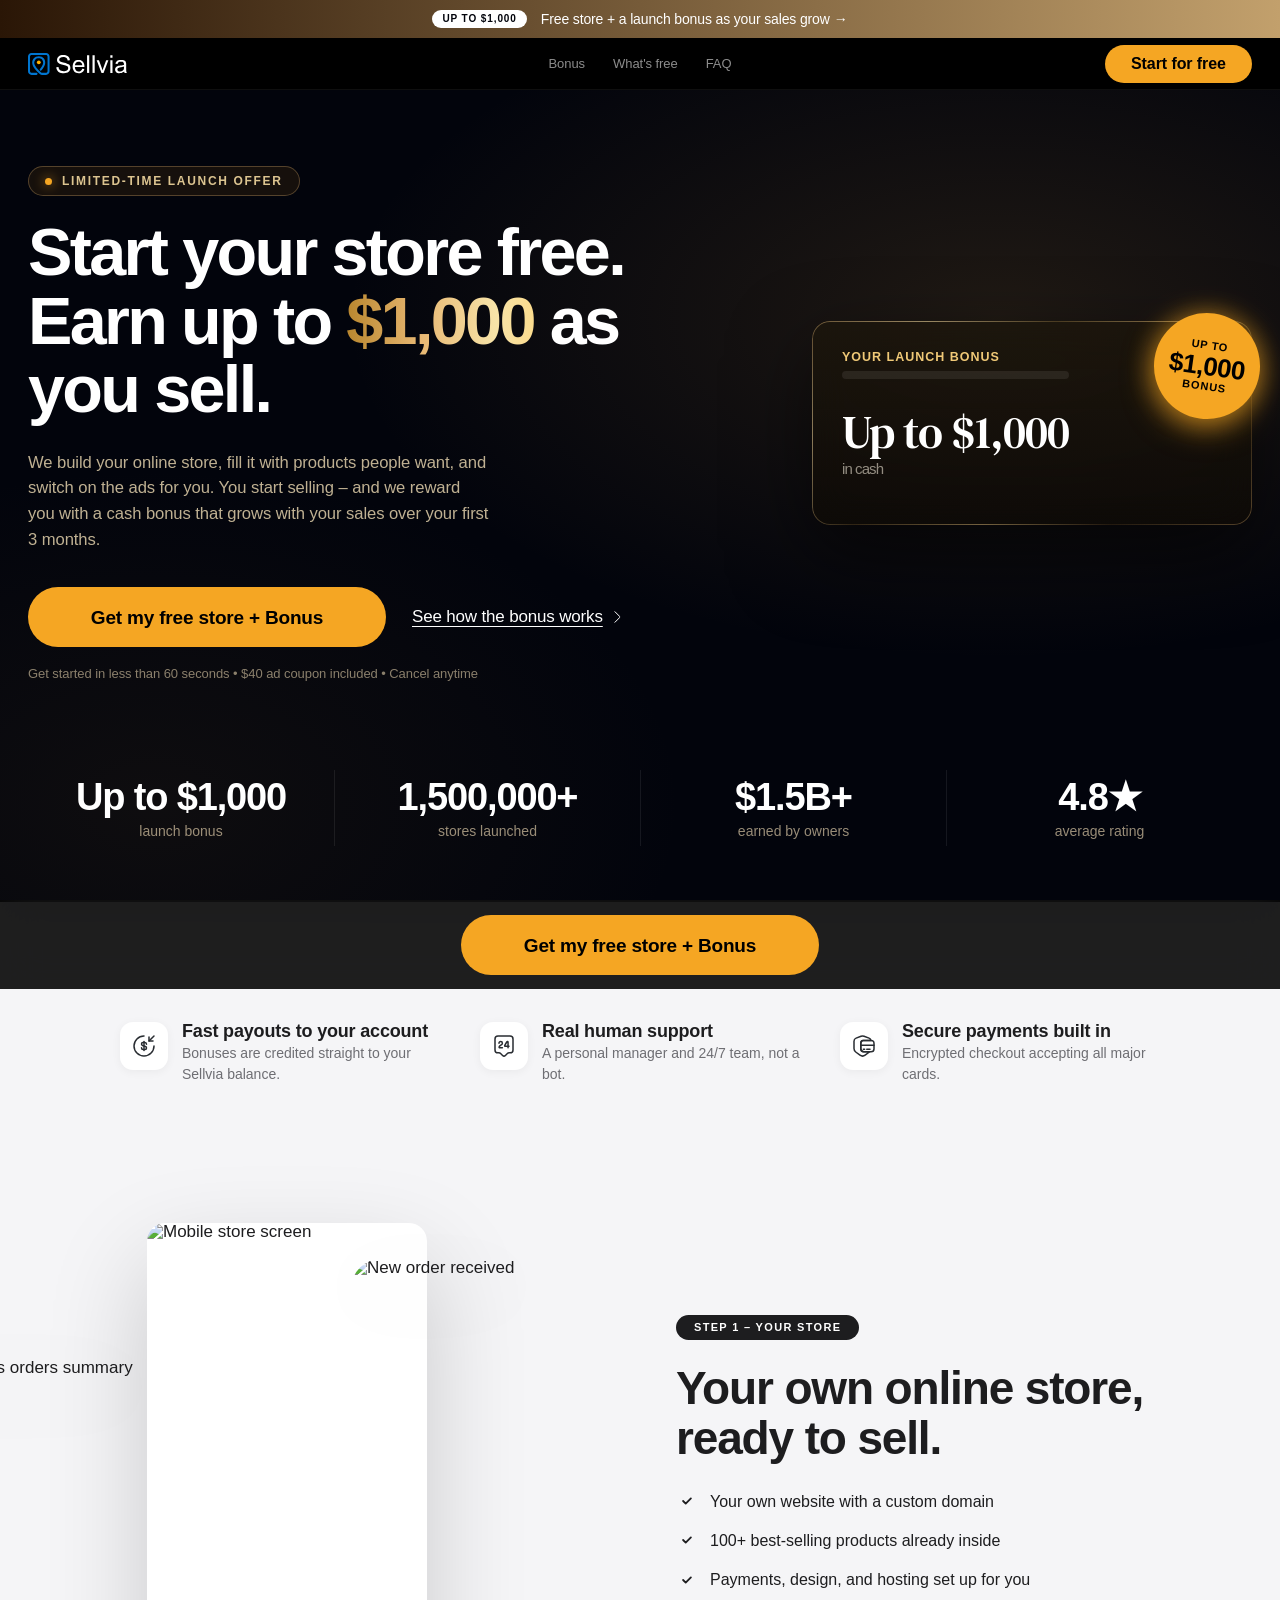
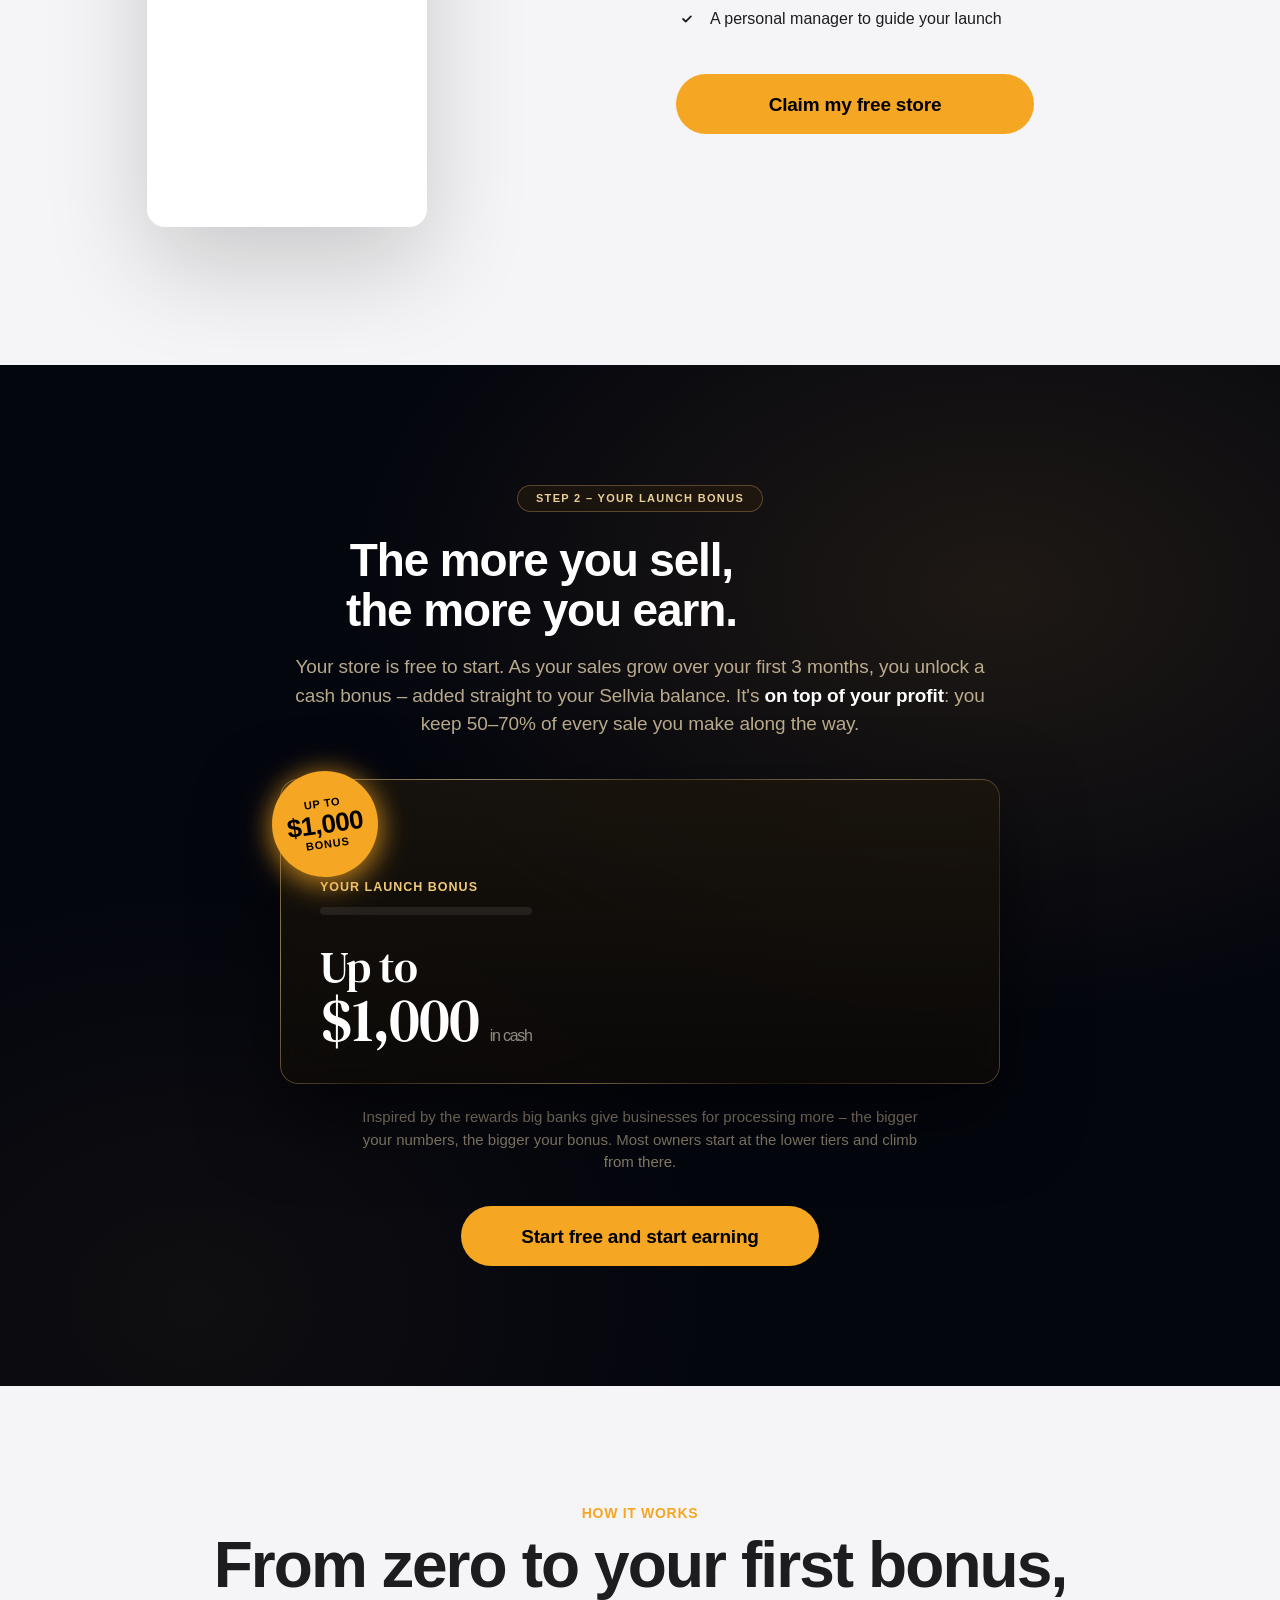
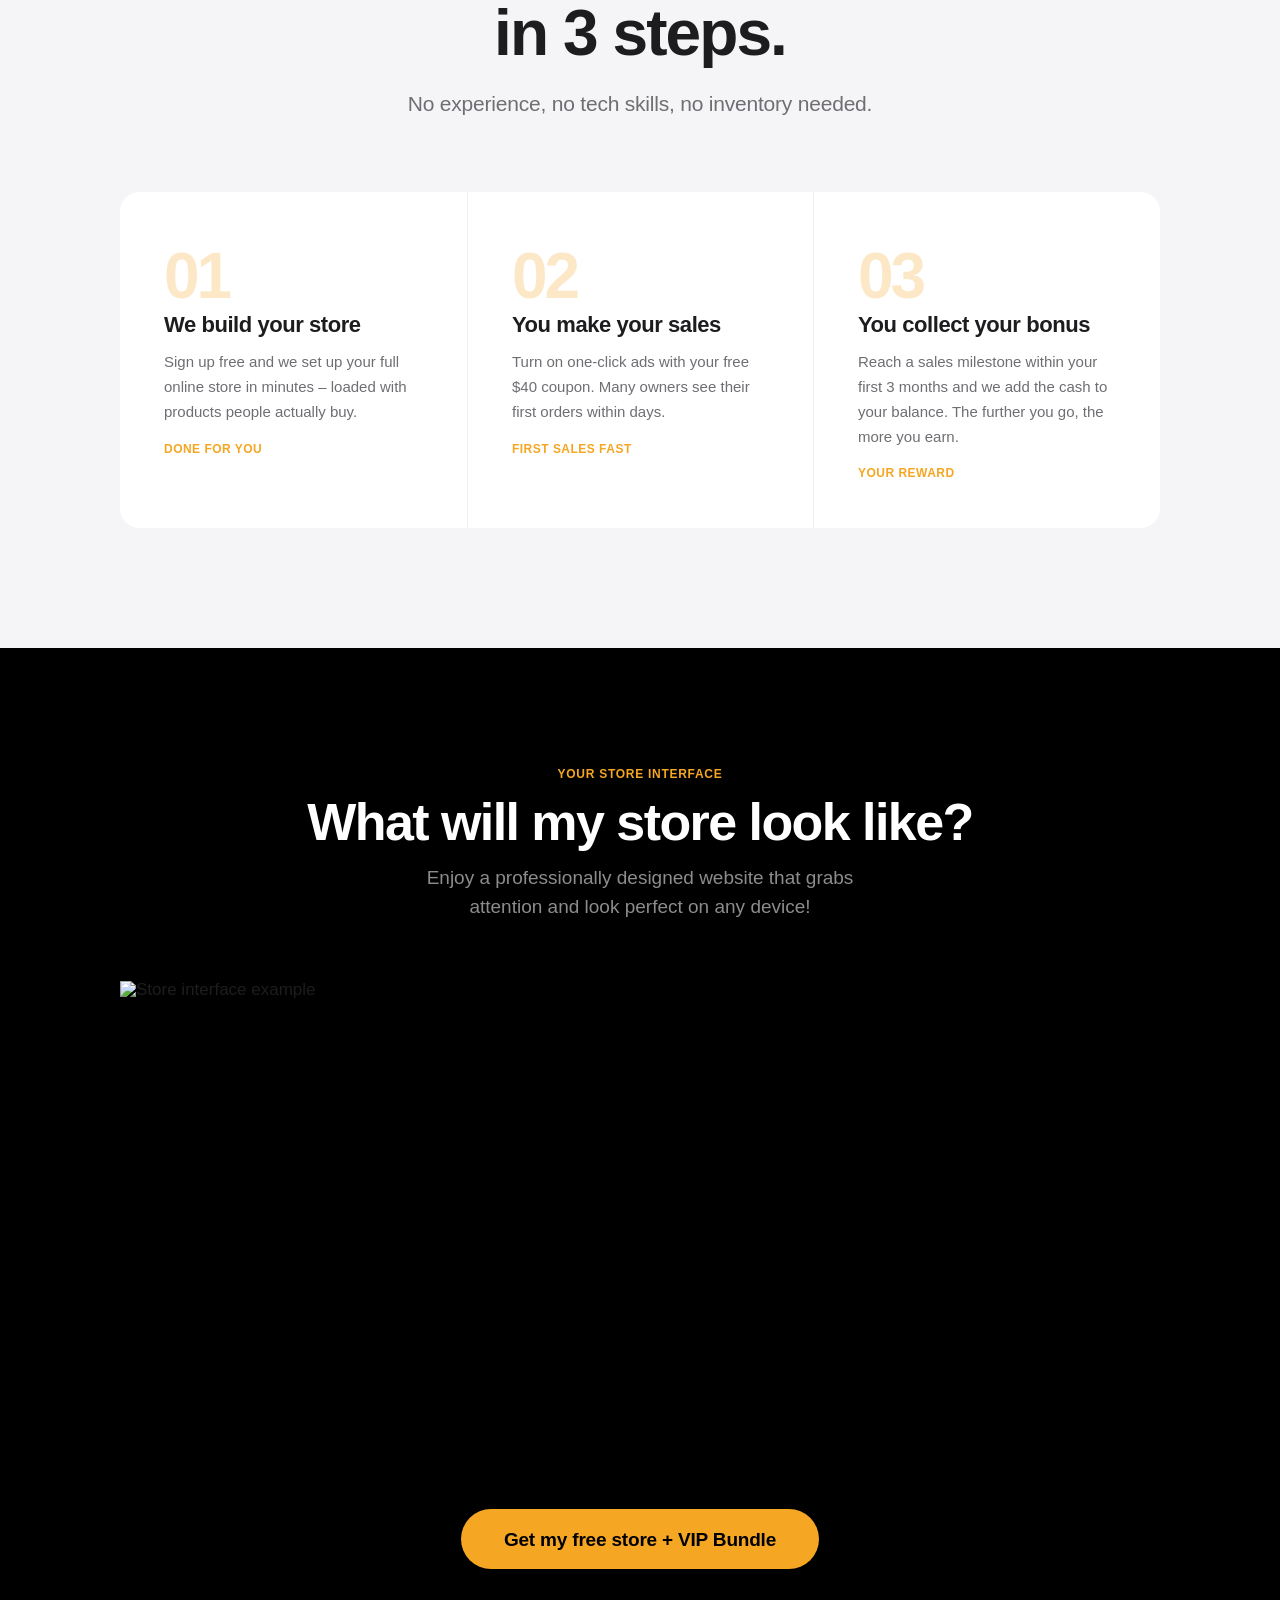
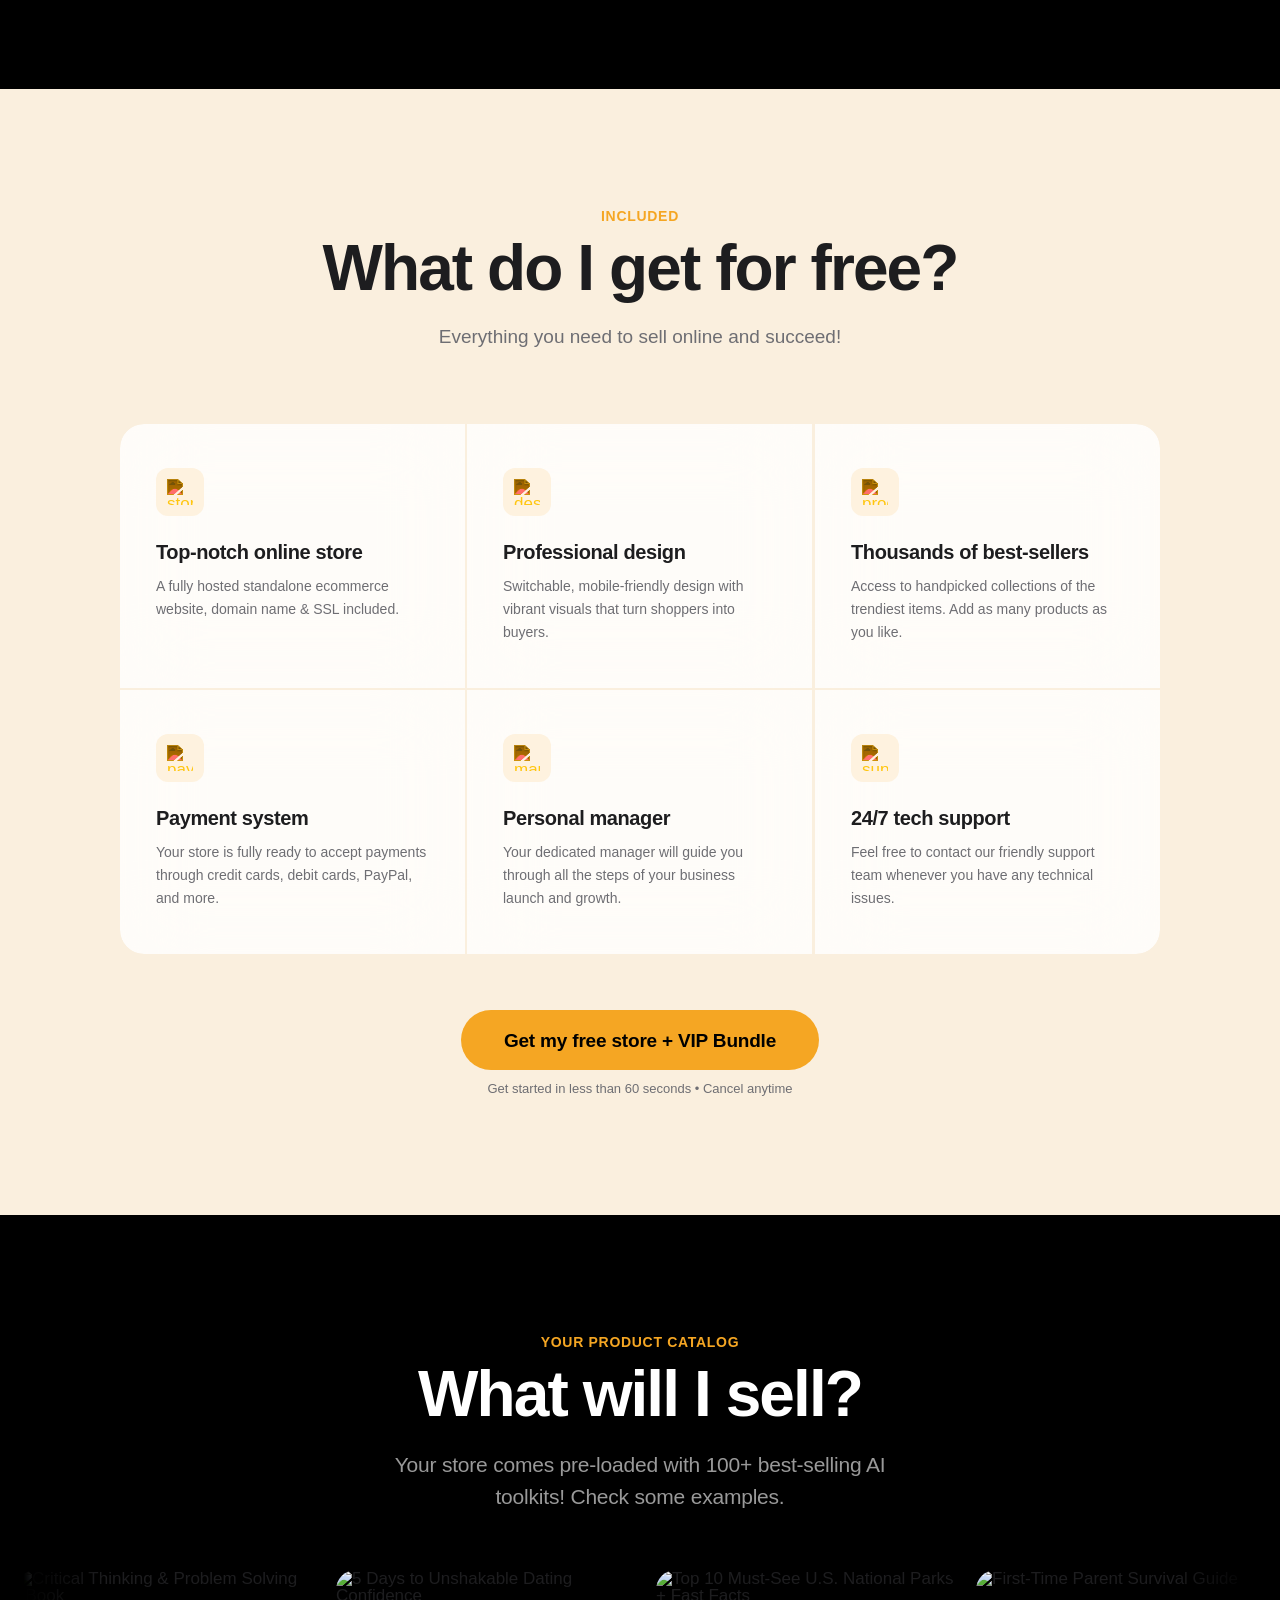
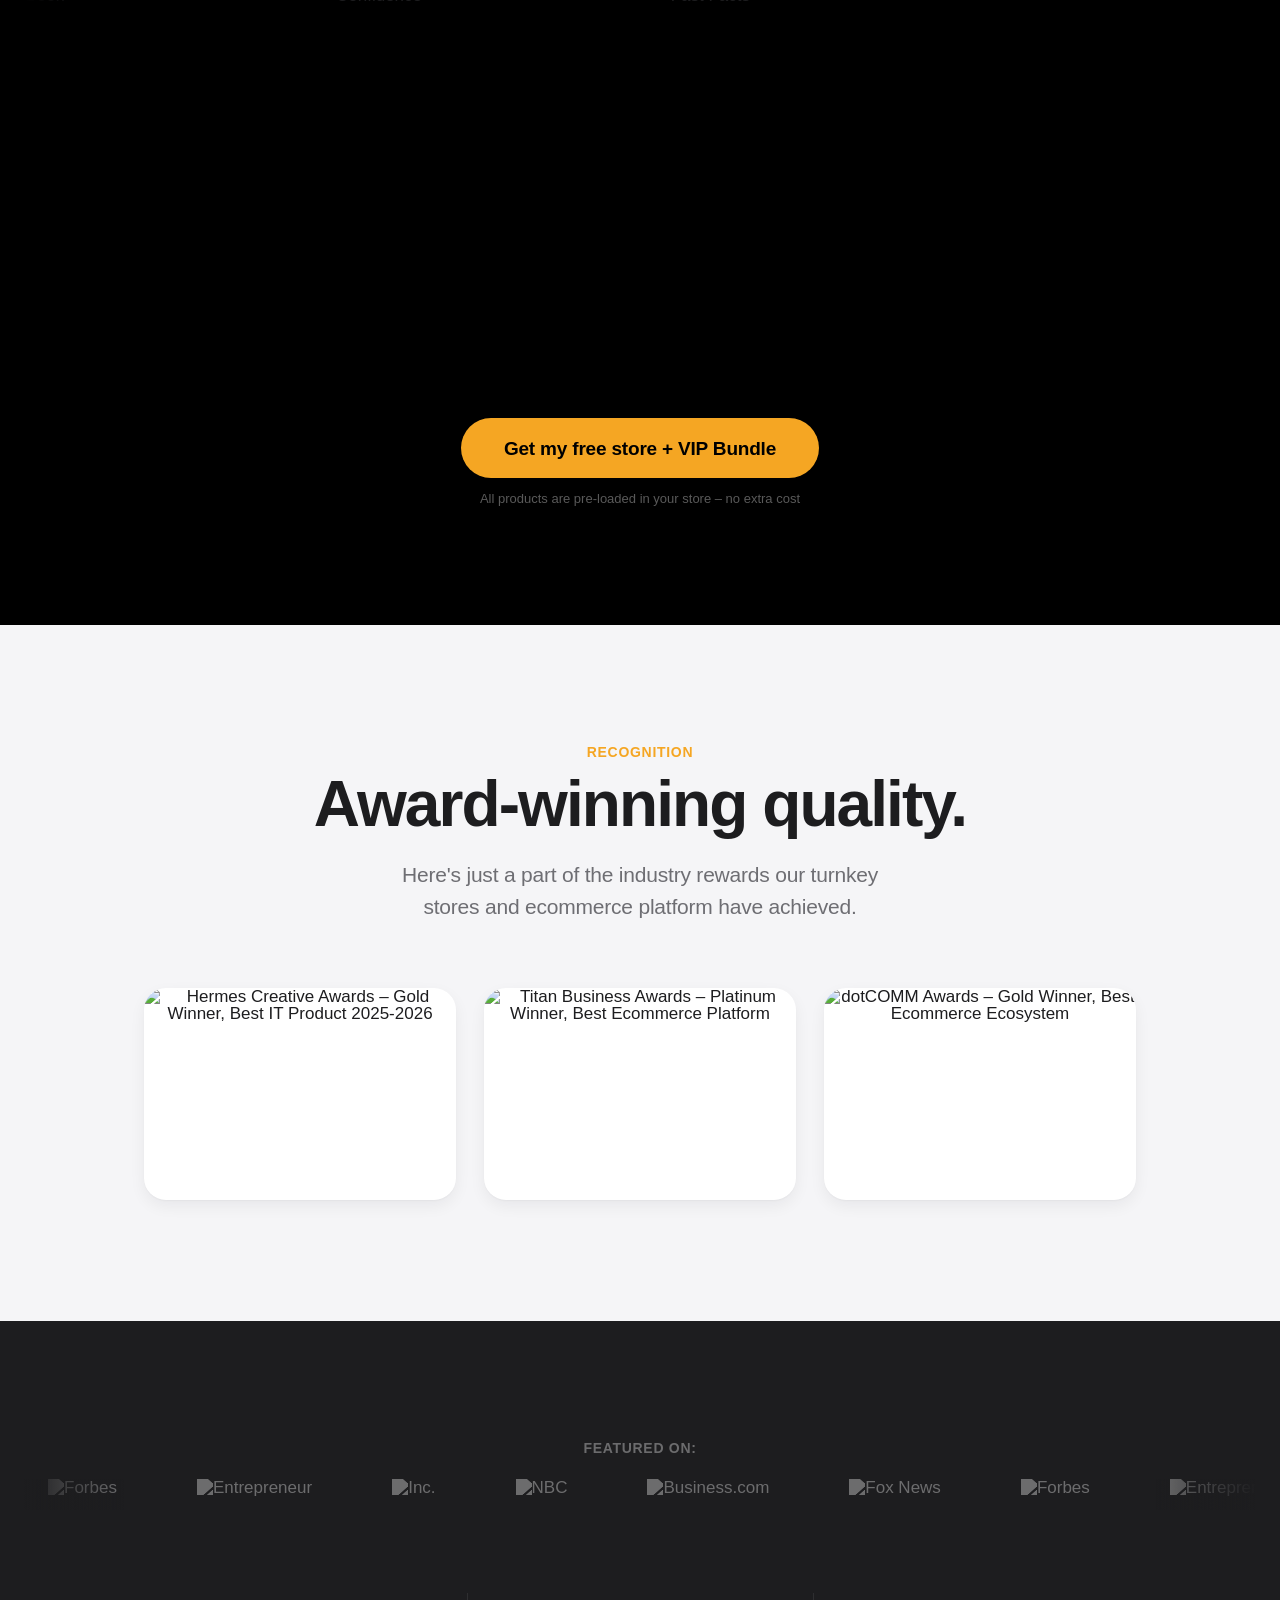
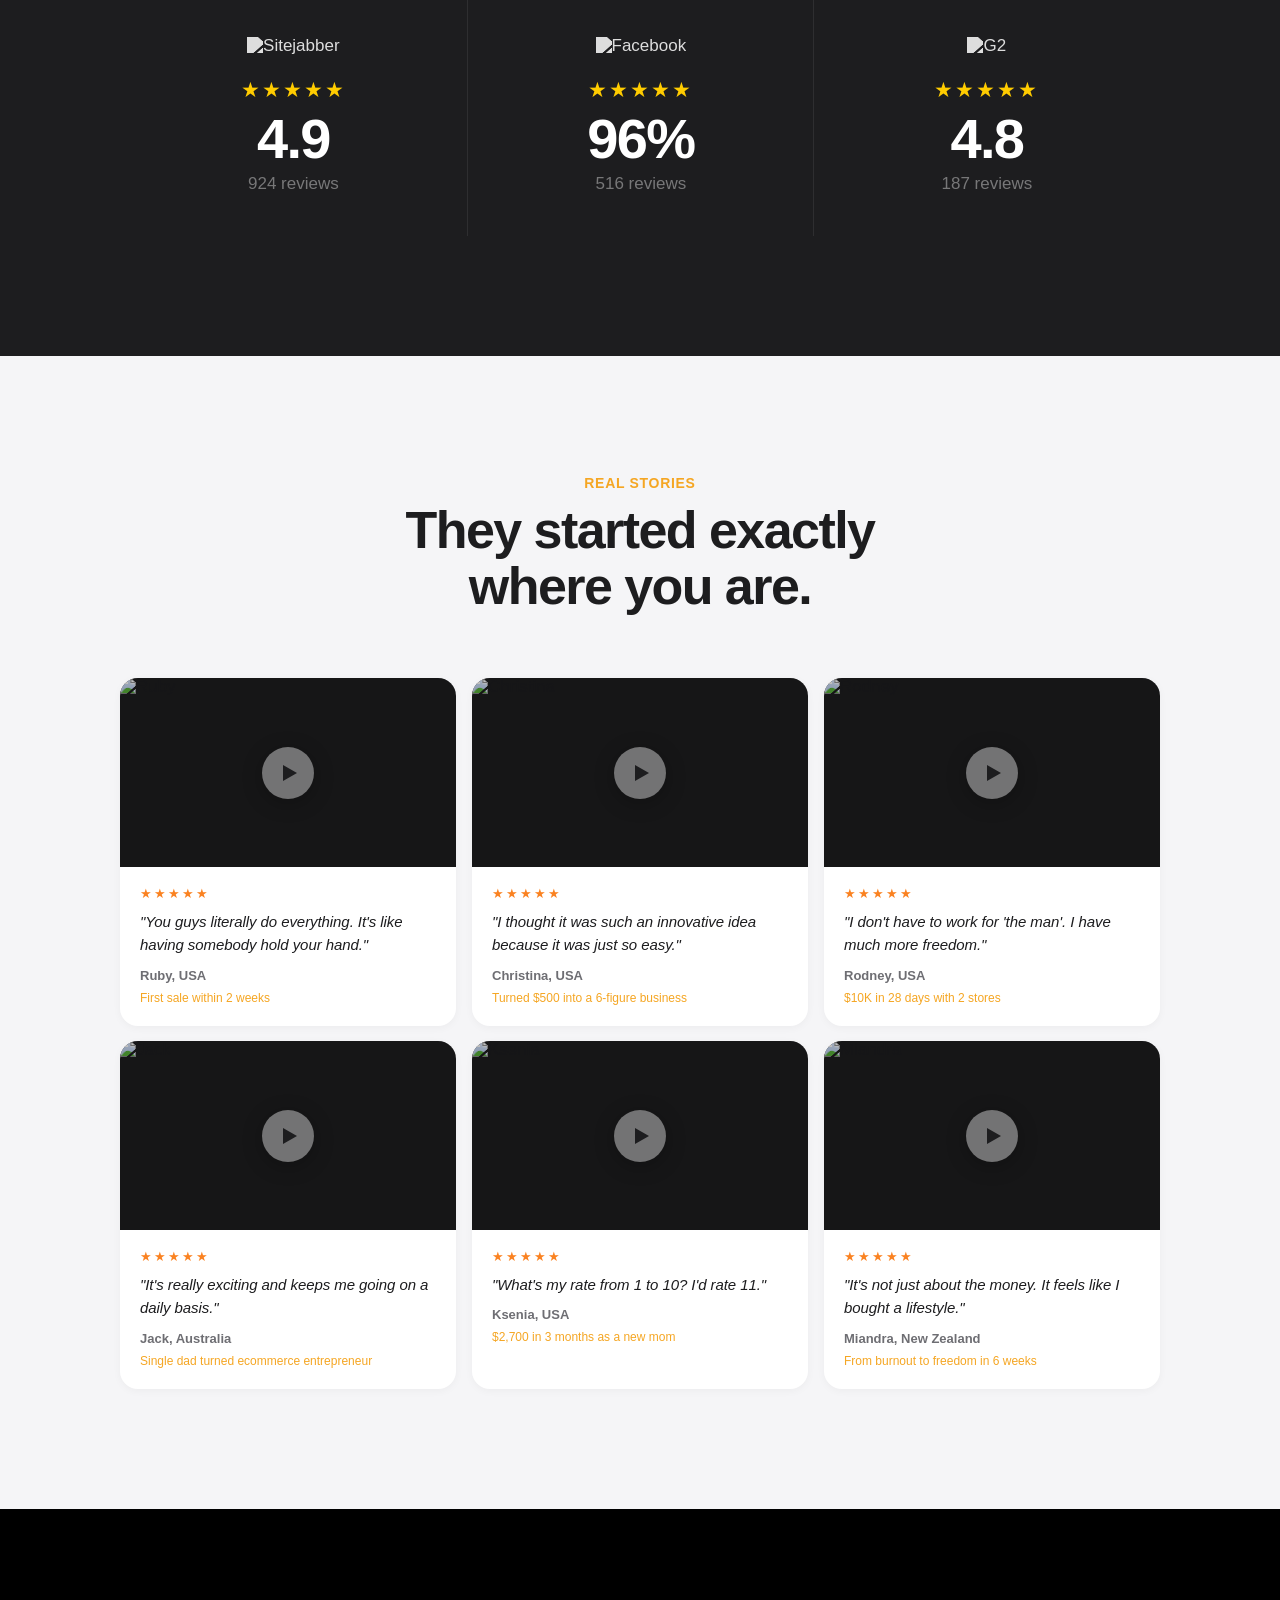
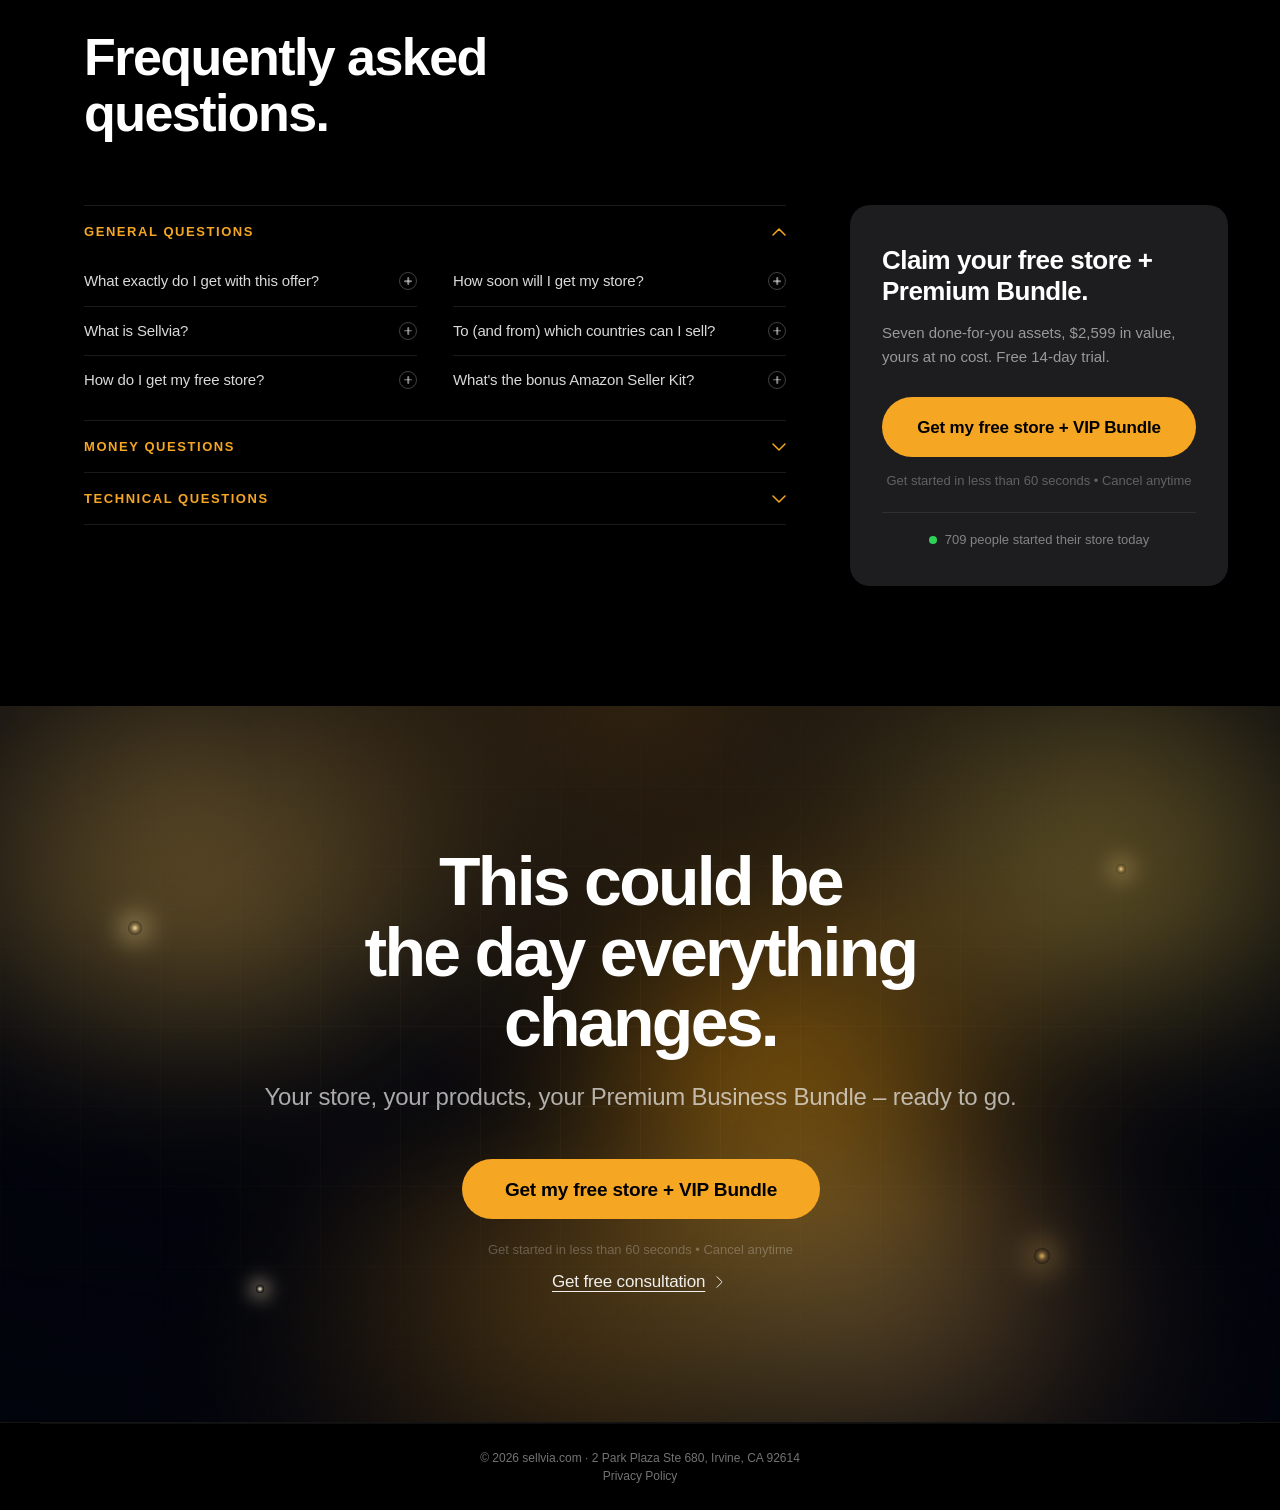
==== commit e5602b96: "Bonus badges, font sizing pass, sticky CTA + How it works v3 copy - Add circular bonus badge to hero" ====
--- a/index.html
+++ b/index.html
@@ -2012,7 +2012,7 @@
   background: #fff;
   color: #02040c;
   font-size: 10px;
-  font-weight: 800;
+  font-weight: 700;
   padding: 4px 10px;
   border-radius: 100px;
   letter-spacing: 0.09em;
@@ -2192,7 +2192,7 @@
   -webkit-backdrop-filter: blur(18px) saturate(1.3);
   backdrop-filter: blur(18px) saturate(1.3);
   color: rgba(255,245,230,0.92);
-  overflow: hidden;
+  overflow: visible;
 }
 .ladder::before {
   content: ''; position: absolute; inset: 0;
@@ -2222,6 +2222,23 @@
   color: rgba(255,245,230,0.55);
   margin-left: 8px;
 }
+/* Hero ladder: "in cash" on its own line so the progress bar matches the "Up to $1,000" width */
+.hero--devin-v2 .ladder .big small { display: block; margin-left: 0; margin-top: 6px; }
+/* Round V3-style bonus badge poking out of a ladder corner (amber = button colour, soft glow). Shared by hero + bonus. */
+.ladder .bonus-badge {
+  position: absolute; z-index: 4;
+  width: 106px; height: 106px; border-radius: 50%;
+  background: #f5a623; color: #000;
+  display: flex; flex-direction: column; align-items: center; justify-content: center;
+  text-align: center; line-height: 1;
+  font-family: var(--font);
+  box-shadow: 0 9px 30px rgba(245,166,35,0.55), 0 0 26px rgba(245,166,35,0.45);
+}
+.ladder .bonus-badge .bb-up { font-size: 11px; font-weight: 700; letter-spacing: 0.06em; text-transform: uppercase; }
+.ladder .bonus-badge .bb-amt { font-size: 26px; font-weight: 800; letter-spacing: -0.02em; margin: 2px 0; }
+.ladder .bonus-badge .bb-lbl { font-size: 11px; font-weight: 700; letter-spacing: 0.08em; text-transform: uppercase; }
+.hero--devin-v2 .ladder .bonus-badge { top: -8px; right: -8px; transform: rotate(8deg); }
+.bonus-section.is-bento .ladder .bonus-badge { top: -8px; left: -8px; transform: rotate(-8deg); }
 .ladder .lrow {
   position: relative; z-index: 1;
   display: flex; justify-content: space-between; align-items: center;
@@ -2329,6 +2346,7 @@
 
     <!-- RIGHT – bonus ladder table (styled like the hero cards) -->
     <div class="ladder">
+      <div class="bonus-badge"><span class="bb-up">Up to</span><span class="bb-amt">$1,000</span><span class="bb-lbl">Bonus</span></div>
       <h4>Your launch bonus</h4>
       <div class="hl-stack">
         <div class="progress-calc"><div class="pc-bar"><div class="pc-fill"></div></div></div>
@@ -2447,7 +2465,7 @@
   margin: 0 auto;
   display: grid;
   grid-template-columns: repeat(3, 1fr);
-  gap: 30px;
+  gap: 40px;
 }
 .benefit-strip .benefit { display: flex; gap: 14px; align-items: flex-start; }
 .benefit-strip .bi {
@@ -2461,13 +2479,13 @@
 .benefit-strip .bi svg { width: 24px; height: 24px; display: block; }
 .benefit-strip h4 {
   font-family: var(--font);
-  font-size: 15.5px; font-weight: 600;
+  font-size: 18px; font-weight: 600;
   color: var(--c-near); letter-spacing: -0.01em;
   margin: 0 0 3px;
 }
 .benefit-strip p {
   font-family: var(--font);
-  font-size: 13.5px; color: var(--c-gray2);
+  font-size: 14px; color: var(--c-gray2);
   line-height: 1.5; margin: 0;
 }
 @media(max-width:860px){
@@ -3121,7 +3139,7 @@
 .bullet-item.active::before { opacity: 1; }
 
 .bullet-text {
-  font-size: 15px;
+  font-size: 16px;
   color: #1d1d1f;
   line-height: 1.45;
   font-weight: 400;
@@ -3342,9 +3360,11 @@
   font-size: clamp(48px, 7vw, 62px); line-height: 0.92; color: #fff; letter-spacing: -0.02em;
 }
 .bonus-section.is-bento .ladder-head .big small {
-  display: block; margin-left: 0; margin-top: 8px;
+  display: inline; margin-left: 8px;
   font-size: 16px; color: rgba(255,245,230,0.55);
 }
+/* Bonus ladder: push the header content down to clear the top-left badge */
+.bonus-section.is-bento .ladder-head { padding-top: 66px; }
 
 /* Progress bar inside the ladder header - fills as the tier rows appear; width matches the big number. Shared by the hero and bonus ladders. */
 .ladder .hl-stack { width: fit-content; }
@@ -3386,7 +3406,7 @@
 }
 .bonus-tnote {
   max-width: 560px; margin: 22px auto 0; text-align: center;
-  font-size: 14.5px; line-height: 1.5; color: rgba(245,225,185,0.55);
+  font-size: 15px; line-height: 1.5; color: rgba(245,225,185,0.55);
 }
 /* Mobile: gap under "in cash" before the tier rows */
 @media (max-width: 899px) {
@@ -3401,13 +3421,14 @@
       <p class="bonus-sub">Your store is free to start. As your sales grow over your first 3 months, you unlock a cash bonus – added straight to your Sellvia balance. It's <b>on top of your profit</b>: you keep 50–70% of every sale you make along the way.</p>
     </div>
     <div class="ladder">
+      <div class="bonus-badge"><span class="bb-up">Up to</span><span class="bb-amt">$1,000</span><span class="bb-lbl">Bonus</span></div>
       <div class="ladder-head">
         <h4>Your launch bonus</h4>
         <div class="hl-stack">
           <div class="progress-calc">
             <div class="pc-bar"><div class="pc-fill"></div></div>
           </div>
-          <div class="big"><span class="big-pre">Up to</span><span class="big-amt">$1,000</span><small>in cash</small></div>
+          <div class="big"><span class="big-pre">Up to</span><span class="big-amt">$1,000<small> in cash</small></span></div>
         </div>
       </div>
       <div class="ladder-rows">
@@ -3478,27 +3499,27 @@
   <div class="sec-in">
     <div class="appear" style="text-align:center">
       <div class="sec-label">How it works</div>
-      <h2 class="sec-title-xl on-light">From zero to sale<br>in 3 simple steps.</h2>
+      <h2 class="sec-title-xl on-light">From zero to your first bonus,<br>in 3 steps.</h2>
       <p class="sec-body" style="max-width:540px;margin:0 auto">No experience, no tech skills, no inventory needed.</p>
     </div>
     <div class="how-steps">
       <div class="how-step appear d1">
         <div class="how-step-num">01</div>
         <h3>We build your store</h3>
-        <p>Sign up free and we immediately set up a complete online store for you – loaded with digital products people actually buy. Your store is live in minutes.</p>
+        <p>Sign up free and we set up your full online store in minutes – loaded with products people actually buy.</p>
         <span class="how-step-tag">Done for you</span>
       </div>
       <div class="how-step appear d2">
         <div class="how-step-num">02</div>
-        <h3>Activate your bundle</h3>
-        <p>Your $100 welcome gift, Google promotion gift, premium design and 1-on-1 training unlock the moment your store goes live. No setup, no fiddling.</p>
-        <span class="how-step-tag">Instant access</span>
+        <h3>You make your sales</h3>
+        <p>Turn on one-click ads with your free $40 coupon. Many owners see their first orders within days.</p>
+        <span class="how-step-tag">First sales fast</span>
       </div>
       <div class="how-step appear d3">
         <div class="how-step-num">03</div>
-        <h3>Get paid, keep 60–70%</h3>
-        <p>When a customer buys from your store, you keep 60–70% of every sale as your profit. Products deliver instantly – no shipping, no hassle from your side.</p>
-        <span class="how-step-tag">Your profit</span>
+        <h3>You collect your bonus</h3>
+        <p>Reach a sales milestone within your first 3 months and we add the cash to your balance. The further you go, the more you earn.</p>
+        <span class="how-step-tag">Your reward</span>
       </div>
     </div>
   </div>
@@ -3865,7 +3886,7 @@
 
   <div style="text-align:center;margin-top:48px;" class="appear">
     <a href="https://sellvia.com/checkout/?product=custom&type_custom=free_basic_hosting" class="btn btn-filled">Get my free store + VIP Bundle</a>
-    <p style="margin-top:14px;font-size:12px;color:rgba(255,255,255,0.35)">All products are pre-loaded in your store – no extra cost</p>
+    <p style="margin-top:14px;font-size:13px;color:rgba(255,255,255,0.35)">All products are pre-loaded in your store – no extra cost</p>
   </div>
 </section>
 
@@ -4199,7 +4220,7 @@
 
 <!-- ═══ STICKY CTA (all screens) ═══ -->
 <div class="sticky-cta" id="stickyCta">
-  <a href="https://sellvia.com/checkout/?product=custom&type_custom=free_basic_hosting">Get my free store + VIP Bundle</a>
+  <a href="https://sellvia.com/checkout/?product=custom&type_custom=free_basic_hosting">Get my free store + Bonus</a>
 </div>
 
 
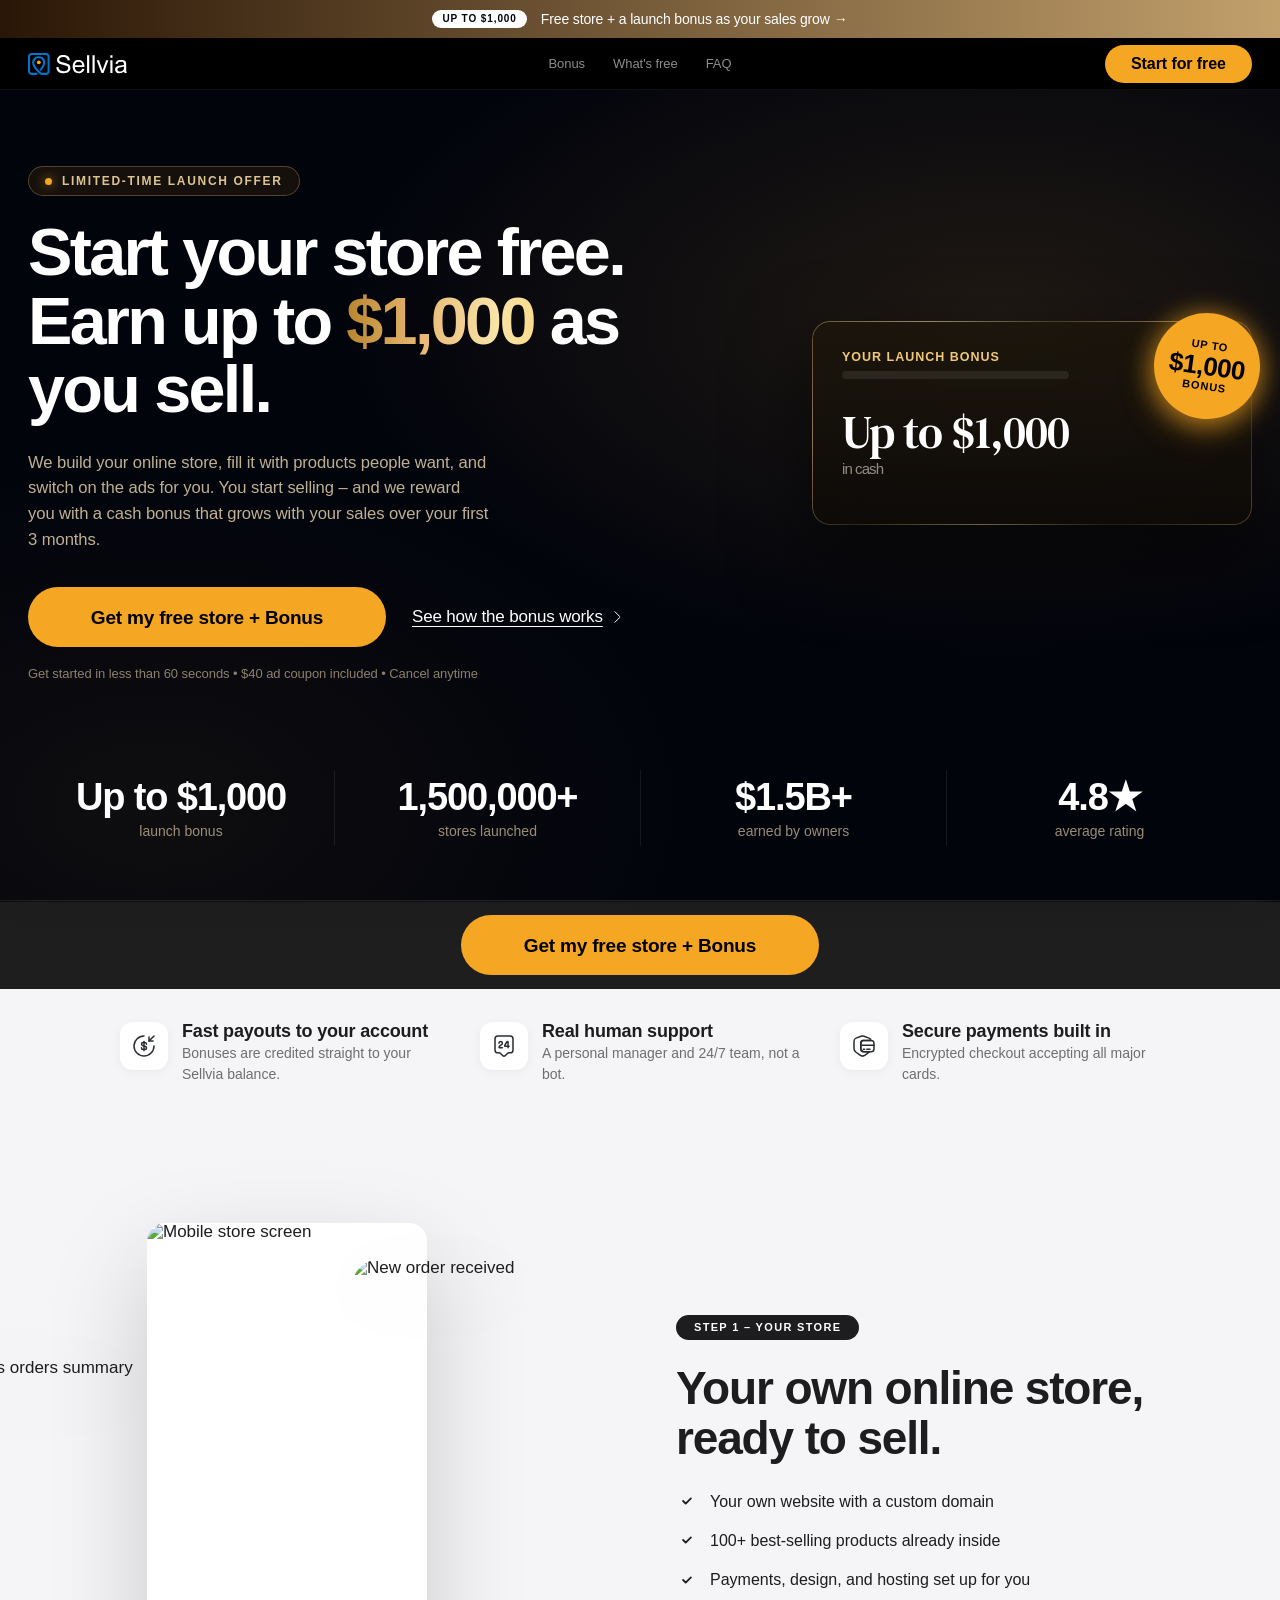
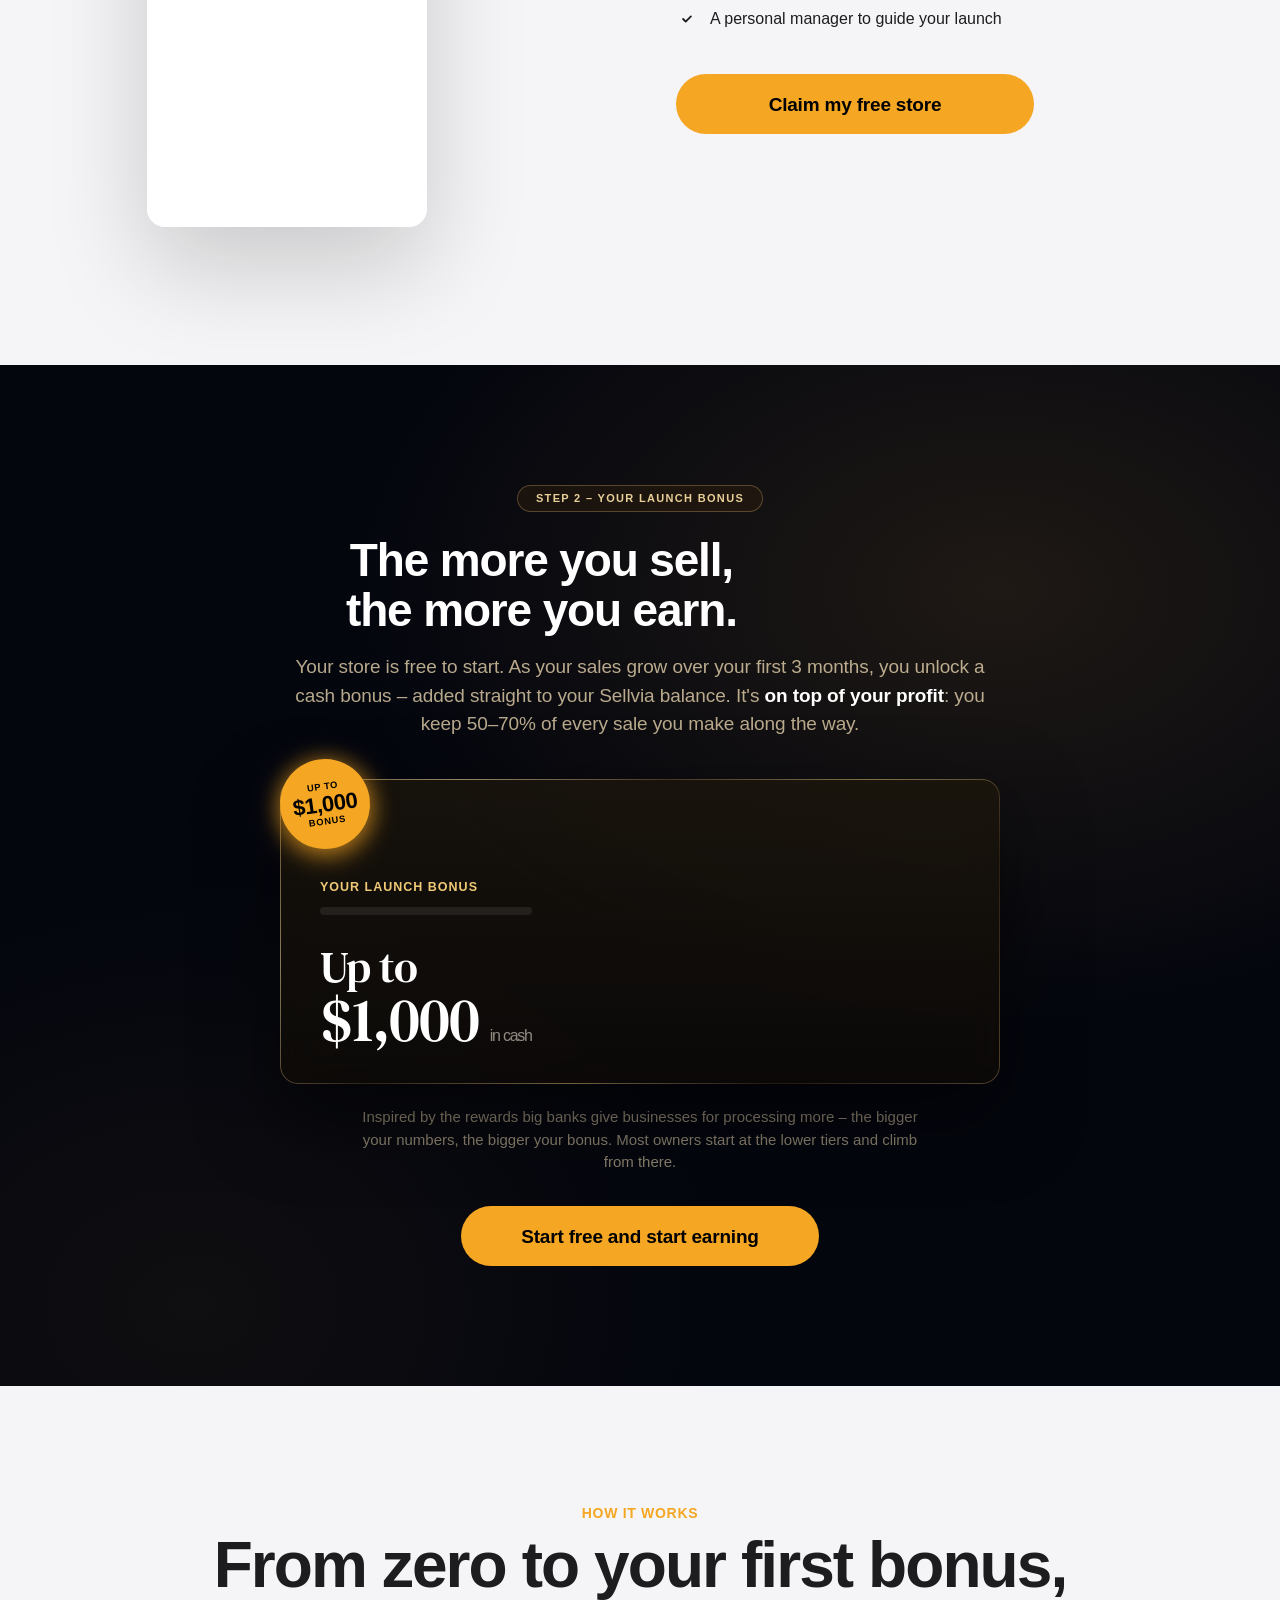
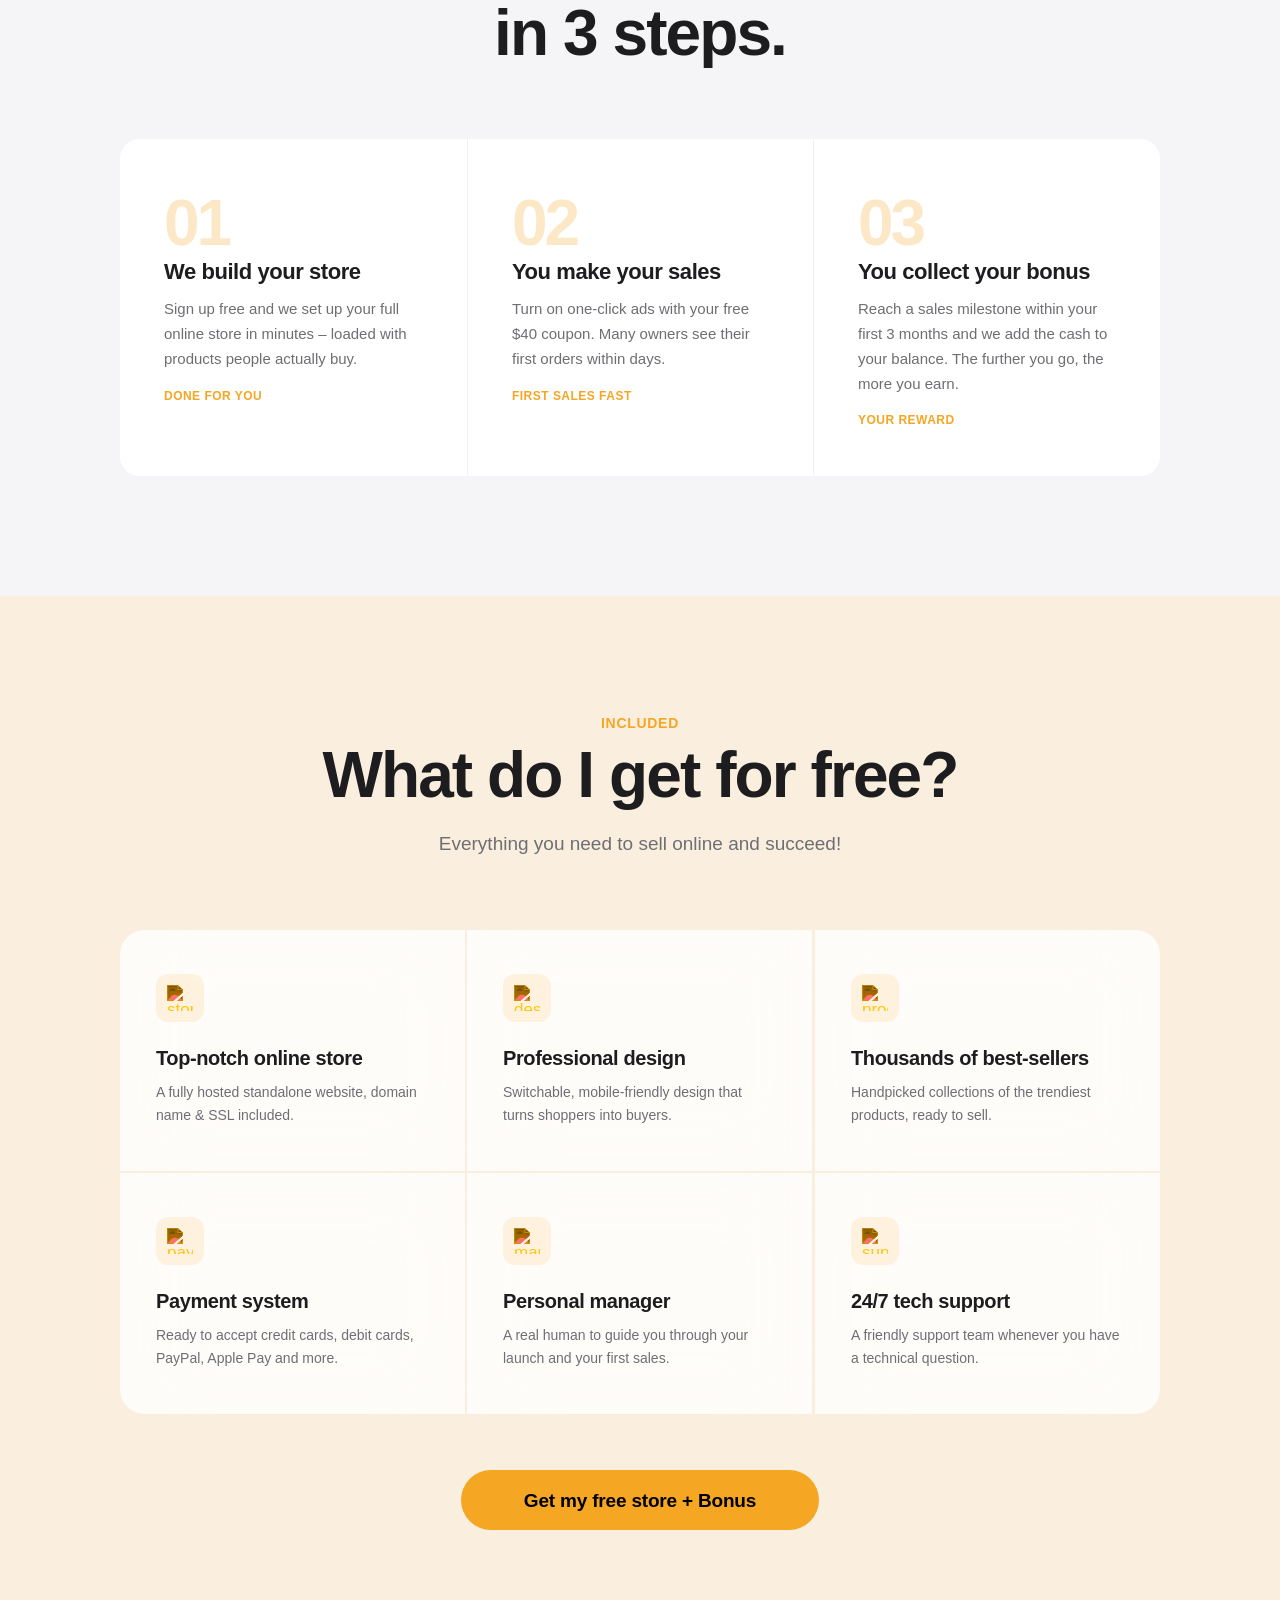
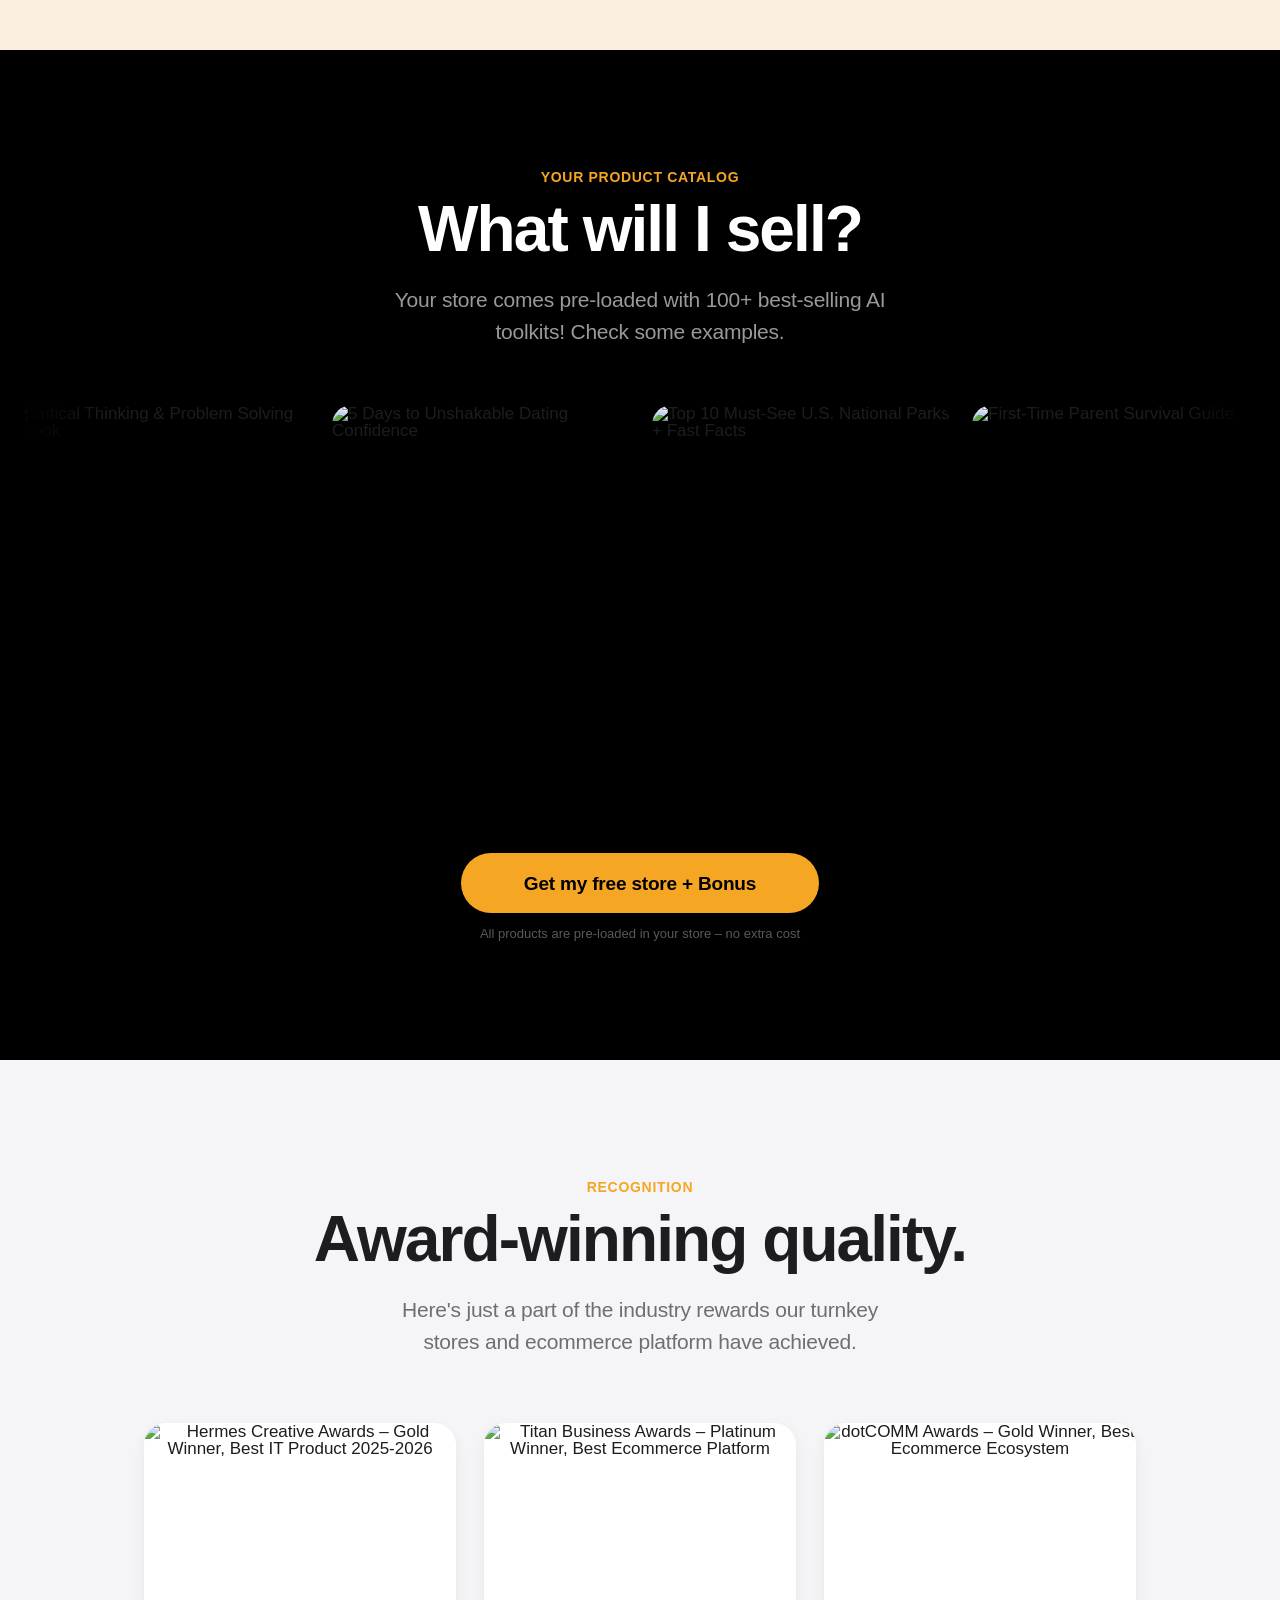
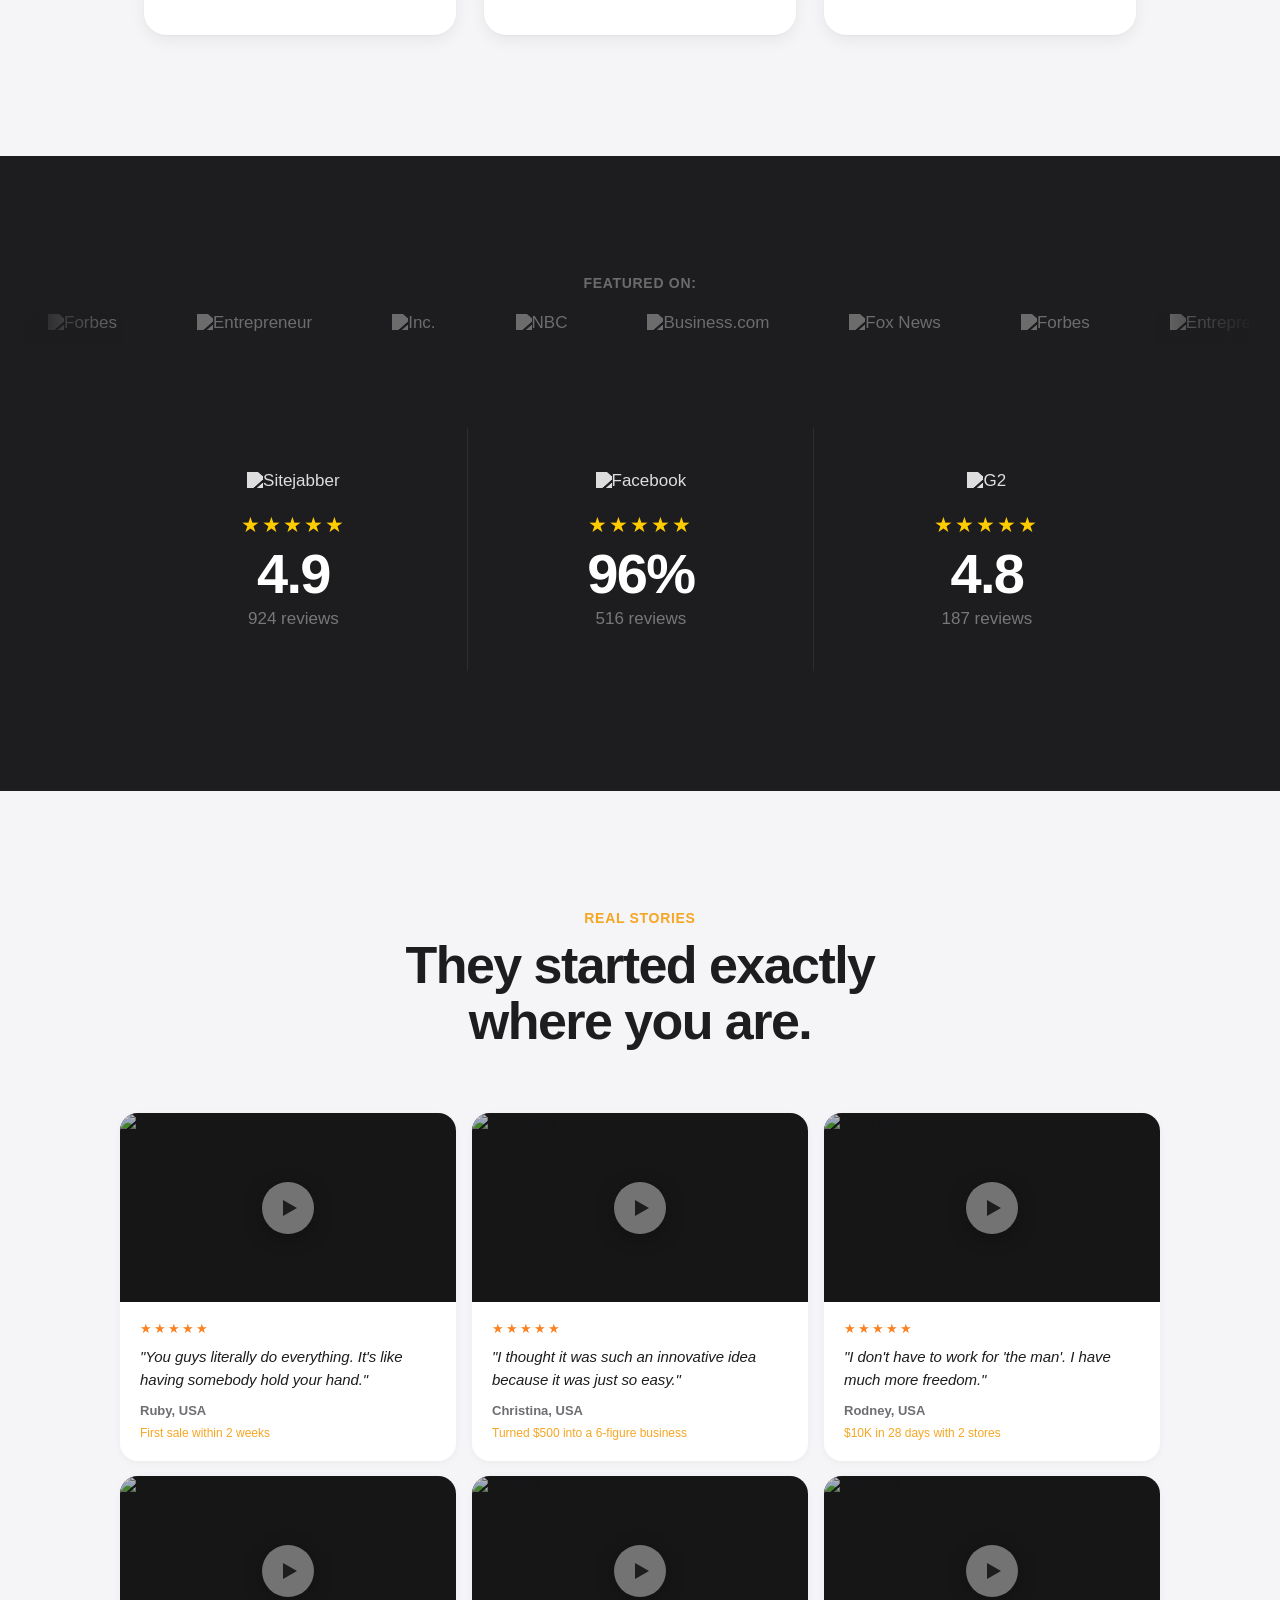
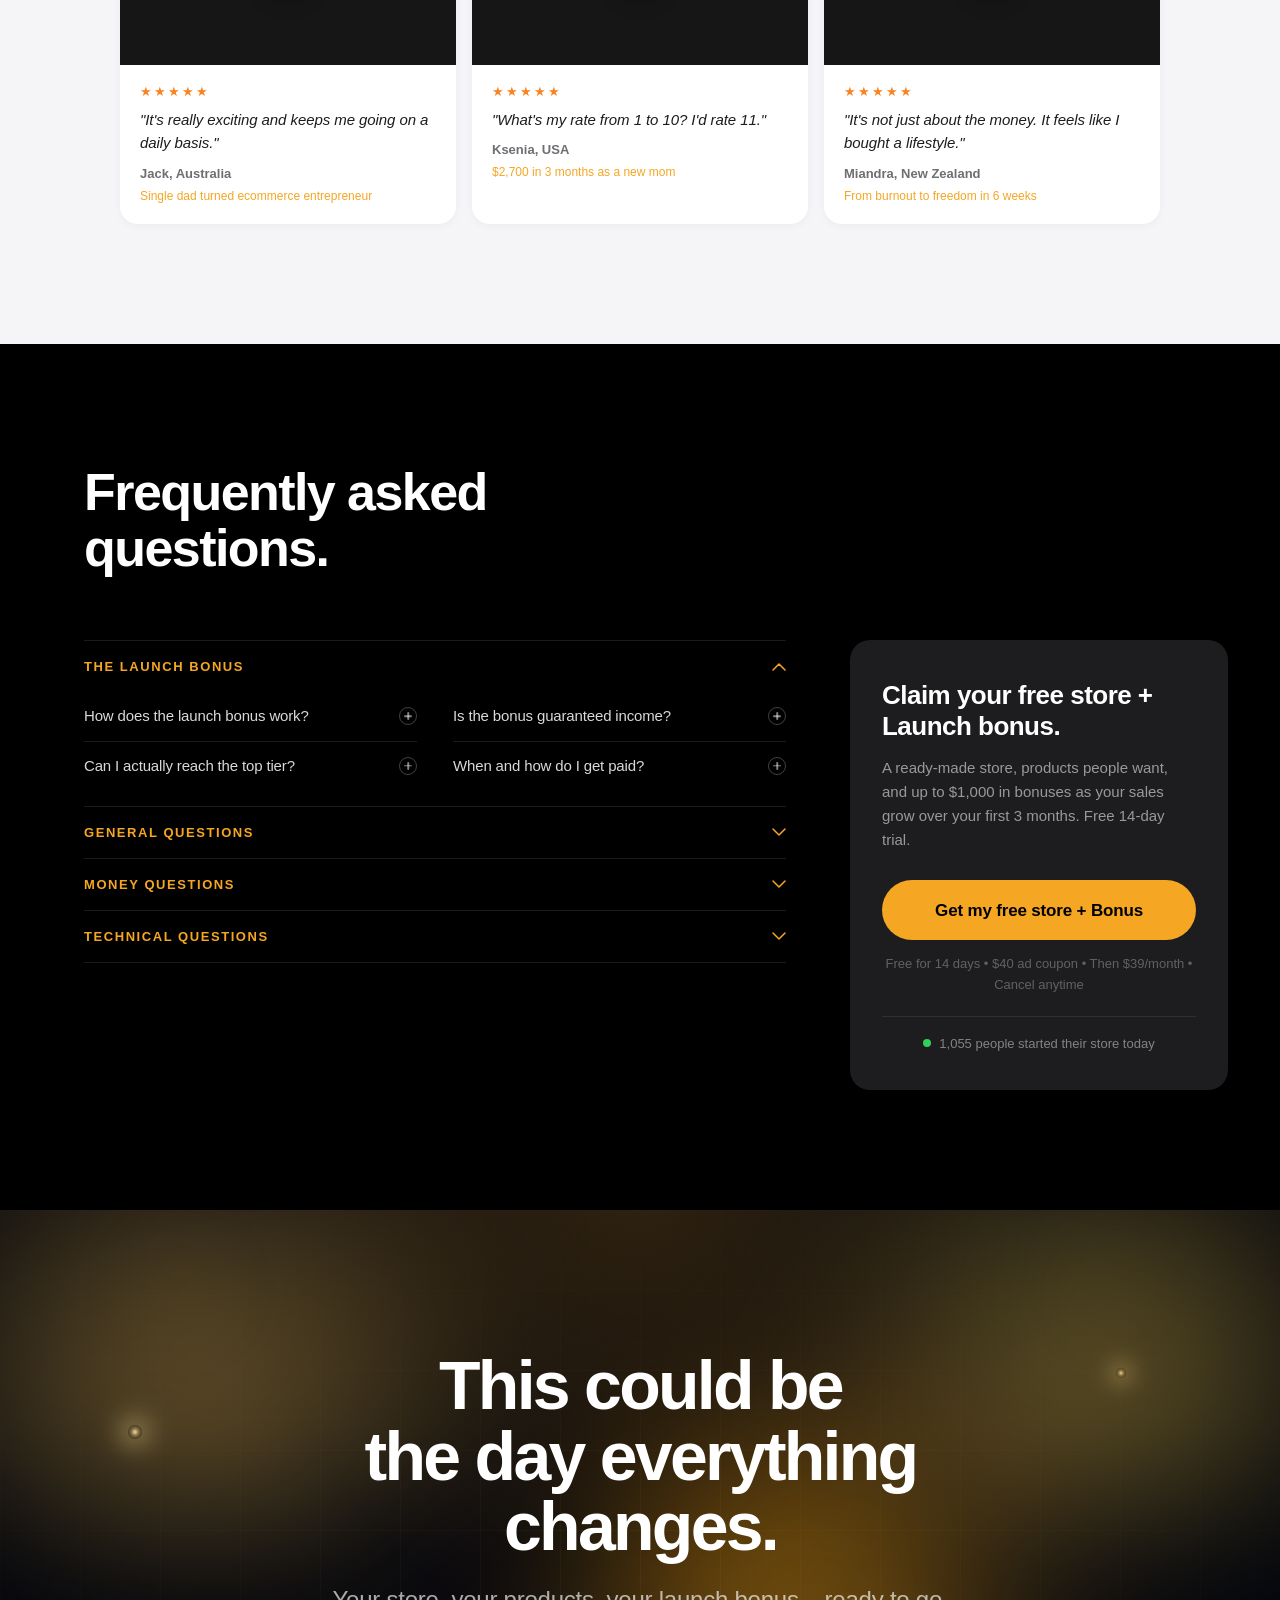
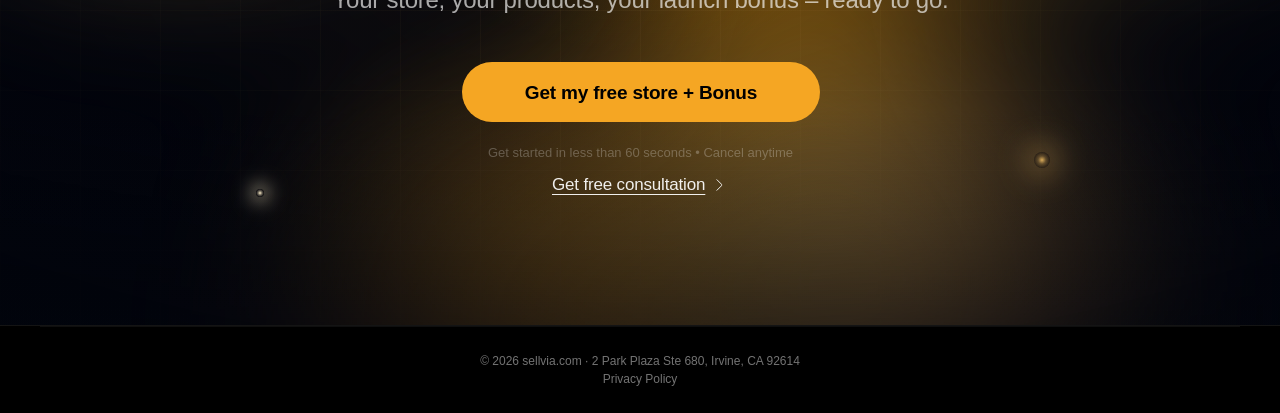
==== commit 1d32dcb1: "Remove store-sec, FAQ rework with launch-bonus group, purge Bundle copy - bonus-section badge: raise" ====
--- a/index.html
+++ b/index.html
@@ -3,8 +3,8 @@
 <head>
 <meta charset="UTF-8">
 <meta name="viewport" content="width=device-width, initial-scale=1.0">
-<title>Free Online Store + 7-in-1 Premium Business Bundle – Sellvia</title>
-<meta name="description" content="Claim a ready-made online store plus a $2,599 Premium Business Bundle – 7 done-for-you assets to launch and grow your business. Free 14-day trial.">
+<title>Free Online Store + Up to $1,000 Launch Bonus – Sellvia</title>
+<meta name="description" content="Claim a free, ready-made online store and earn up to $1,000 in launch bonuses as your sales grow over your first 3 months. Free 14-day trial.">
 
 <!-- SF Pro Display webfont -->
 <link rel="preload" as="style" href="https://sellvia.com/wp-content/themes/sellvia/fonts/SFProDisplay/style.min.css">
@@ -944,7 +944,7 @@
   .how-step + .how-step { border-left: none; border-top: 1px solid rgba(0,0,0,0.06); }
 }
 
-/* ════ SECTION 4: BONUS – Stripe-style modular bento (light, 7-in-1 Premium Bundle) ════ */
+/* ════ SECTION 4: BONUS – Stripe-style modular bento (launch bonus ladder) ════ */
 /* Selectors target #bonus / .bonus-section. The legacy reference rule for
    .bonus-section (background + padding) above is harmless – both rules merge cleanly. */
 .bonus-section.is-bento {
@@ -2238,7 +2238,7 @@
 .ladder .bonus-badge .bb-amt { font-size: 26px; font-weight: 800; letter-spacing: -0.02em; margin: 2px 0; }
 .ladder .bonus-badge .bb-lbl { font-size: 11px; font-weight: 700; letter-spacing: 0.08em; text-transform: uppercase; }
 .hero--devin-v2 .ladder .bonus-badge { top: -8px; right: -8px; transform: rotate(8deg); }
-.bonus-section.is-bento .ladder .bonus-badge { top: -8px; left: -8px; transform: rotate(-8deg); }
+.bonus-section.is-bento .ladder .bonus-badge { top: -28px; left: -8px; transform: rotate(-8deg) scale(0.85); }
 .ladder .lrow {
   position: relative; z-index: 1;
   display: flex; justify-content: space-between; align-items: center;
@@ -3447,7 +3447,7 @@
 </section>
 
 <script>
-/* ── Bonus / Premium Bundle – legacy panel-switching is no-op for the bento layout ── */
+/* ── Bonus – legacy panel-switching is no-op for the bento layout ── */
 ;(function() {
 
   /* Brownian motion script kept for any data-brownian elements elsewhere on the page.
@@ -3500,7 +3500,6 @@
     <div class="appear" style="text-align:center">
       <div class="sec-label">How it works</div>
       <h2 class="sec-title-xl on-light">From zero to your first bonus,<br>in 3 steps.</h2>
-      <p class="sec-body" style="max-width:540px;margin:0 auto">No experience, no tech skills, no inventory needed.</p>
     </div>
     <div class="how-steps">
       <div class="how-step appear d1">
@@ -3525,103 +3524,6 @@
   </div>
 </section>
 
-<!-- ═══ STORE DESIGNS MARQUEE ═══ -->
-<style>
-.store-sec { background: #000; padding: 120px 0; overflow: hidden; }
-@media(max-width:1200px) { .store-sec { padding: 100px 0; } }
-@media(max-width:860px)  { .store-sec { padding: 72px 0; } }
-@media(max-width:480px)  { .store-sec { padding: 56px 0; } }
-.store-sec-head { text-align: center; padding: 0 24px; margin-bottom: 60px; }
-
-/* Horizontal infinite marquee – Wix Studio style */
-.store-marquee {
-  position: relative;
-  overflow: clip;
-  overflow-clip-margin: 20px;
-  padding: 20px 0;
-  margin: -20px 0;
-}
-.store-marquee::before,
-.store-marquee::after {
-  content: '';
-  position: absolute;
-  top: 0; bottom: 0;
-  width: 120px;
-  z-index: 2;
-  pointer-events: none;
-}
-.store-marquee::before { left: 0; background: linear-gradient(to right, #000, transparent); }
-.store-marquee::after  { right: 0; background: linear-gradient(to left, #000, transparent); }
-
-.store-strip {
-  display: flex;
-  gap: 20px;
-  width: max-content;
-  cursor: grab;
-  user-select: none;
-  will-change: transform;
-  transform: translate3d(0, 0, 0);
-  backface-visibility: hidden;
-  -webkit-backface-visibility: hidden;
-}
-.store-strip.dragging { cursor: grabbing; }
-
-.store-card {
-  flex-shrink: 0;
-  width: 720px;
-  aspect-ratio: 1376/898;     /* matches new store screenshots – taller than the previous 16/9 */
-  border-radius: 20px;
-  overflow: hidden;
-  box-shadow: 0 8px 40px rgba(0,0,0,0.5);
-  transform: translateZ(0);
-  transition: transform 0.4s cubic-bezier(0.25,0.46,0.45,0.94);
-}
-.store-strip.is-paused .store-card:hover { transform: scale(1.03); }
-.store-card img {
-  width: 100%;
-  height: 100%;
-  object-fit: cover;
-  display: block;
-}
-
-
-.store-sec .store-cta { text-align: center; margin-top: 56px; }
-
-@media(max-width:760px) {
-  .store-card { width: 510px; }
-  .store-strip { gap: 14px; }
-  .store-marquee::before, .store-marquee::after { width: 60px; }
-}
-@media(max-width:480px) {
-  /* Card scales with viewport so it fits 320 (≈260px), 375 (≈305px), 390 (≈317px) */
-  .store-card { width: clamp(260px, 81vw, 420px); border-radius: 10px; }
-  .store-marquee::before, .store-marquee::after { width: 40px; }
-}
-</style>
-<div class="store-sec" id="stores">
-  <div class="store-sec-head">
-    <div style="font-size:12px;font-weight:600;color:var(--c-amber);letter-spacing:0.06em;text-transform:uppercase;margin-bottom:16px" class="appear">Your store interface</div>
-    <div style="font-size:clamp(32px,5vw,52px);font-weight:700;color:#fff;letter-spacing:-0.03em;margin-bottom:16px;max-width:700px;margin-left:auto;margin-right:auto" class="appear d1">
-      What will my store look like?
-    </div>
-    <div style="font-size:19px;color:rgba(255,255,255,0.55);line-height:1.5;max-width:500px;margin-left:auto;margin-right:auto" class="appear d2">
-      Enjoy a professionally designed website that grabs attention and look perfect on any device!
-    </div>
-  </div>
-
-  <div class="store-static appear-scale d2" style="padding:0 24px">
-    <picture>
-      <source media="(max-width:600px)" srcset="https://sellvia.com/images-for-landings/premium-business-bundle/stores/Goya_picture_m.webp" width="360" height="306">
-      <img src="https://sellvia.com/images-for-landings/premium-business-bundle/stores/Goya_picture.webp" alt="Store interface example" width="980" height="445" style="display:block;width:100%;max-width:var(--max);height:auto;margin:0 auto;box-shadow:0 8px 40px rgba(0,0,0,0.5)">
-    </picture>
-  </div>
-
-  <div class="store-cta appear d3">
-    <a href="https://sellvia.com/checkout/?product=custom&type_custom=free_basic_hosting" class="btn btn-filled">Get my free store + VIP Bundle</a>
-  </div>
-</div>
-
-
 <!-- ═══ INCLUDED – What do I get for free ═══ -->
 <style>
 .get-sec { background: #FAEFDE; position: relative; overflow: hidden; }
@@ -3708,37 +3610,36 @@
       <div class="get-tile appear d1">
         <div class="get-tile-icon"><img src="https://sellvia.com/images-for-landings/premium-business-bundle/icons/shop.svg" alt="store" loading="lazy"></div>
         <h3>Top-notch online store</h3>
-        <p>A fully hosted standalone ecommerce website, domain name &amp; SSL included.</p>
+        <p>A fully hosted standalone website, domain name &amp; SSL included.</p>
       </div>
       <div class="get-tile appear d2">
         <div class="get-tile-icon"><img src="https://sellvia.com/images-for-landings/premium-business-bundle/icons/designtools.svg" alt="design" loading="lazy"></div>
         <h3>Professional design</h3>
-        <p>Switchable, mobile-friendly design with vibrant visuals that turn shoppers into buyers.</p>
+        <p>Switchable, mobile-friendly design that turns shoppers into buyers.</p>
       </div>
       <div class="get-tile appear d3">
         <div class="get-tile-icon"><img src="https://sellvia.com/images-for-landings/premium-business-bundle/icons/shopping-bag.svg" alt="products" loading="lazy"></div>
         <h3>Thousands of best-sellers</h3>
-        <p>Access to handpicked collections of the trendiest items. Add as many products as you like.</p>
+        <p>Handpicked collections of the trendiest products, ready to sell.</p>
       </div>
       <div class="get-tile appear d4">
         <div class="get-tile-icon"><img src="https://sellvia.com/images-for-landings/premium-business-bundle/icons/card.svg" alt="payment" loading="lazy"></div>
         <h3>Payment system</h3>
-        <p>Your store is fully ready to accept payments through credit cards, debit cards, PayPal, and more.</p>
+        <p>Ready to accept credit cards, debit cards, PayPal, Apple Pay and more.</p>
       </div>
       <div class="get-tile appear d5">
         <div class="get-tile-icon"><img src="https://sellvia.com/images-for-landings/premium-business-bundle/icons/profile-tick.svg" alt="manager" loading="lazy"></div>
         <h3>Personal manager</h3>
-        <p>Your dedicated manager will guide you through all the steps of your business launch and growth.</p>
+        <p>A real human to guide you through your launch and your first sales.</p>
       </div>
       <div class="get-tile appear d6">
         <div class="get-tile-icon"><img src="https://sellvia.com/images-for-landings/premium-business-bundle/icons/24-support.svg" alt="support" loading="lazy"></div>
         <h3>24/7 tech support</h3>
-        <p>Feel free to contact our friendly support team whenever you have any technical issues.</p>
+        <p>A friendly support team whenever you have a technical question.</p>
       </div>
     </div>
     <div style="text-align:center;margin-top:56px" class="appear">
-      <a href="https://sellvia.com/checkout/?product=custom&type_custom=free_basic_hosting" class="btn btn-filled" id="getCtaBtn">Get my free store + VIP Bundle</a>
-      <p style="margin-top:12px;font-size:13px;color:#6e6e73">Get started in less than 60 seconds • Cancel anytime</p>
+      <a href="https://sellvia.com/checkout/?product=custom&type_custom=free_basic_hosting" class="btn btn-filled" id="getCtaBtn">Get my free store + Bonus</a>
     </div>
   </div>
 </section>
@@ -3885,7 +3786,7 @@
   </div>
 
   <div style="text-align:center;margin-top:48px;" class="appear">
-    <a href="https://sellvia.com/checkout/?product=custom&type_custom=free_basic_hosting" class="btn btn-filled">Get my free store + VIP Bundle</a>
+    <a href="https://sellvia.com/checkout/?product=custom&type_custom=free_basic_hosting" class="btn btn-filled">Get my free store + Bonus</a>
     <p style="margin-top:14px;font-size:13px;color:rgba(255,255,255,0.35)">All products are pre-loaded in your store – no extra cost</p>
   </div>
 </section>
@@ -4046,7 +3947,39 @@
       <div class="faq-categories">
 
         <div class="faq-category open">
-          <button class="faq-cat-q" aria-expanded="true">General questions
+          <button class="faq-cat-q" aria-expanded="true">The launch bonus
+            <svg class="faq-cat-chev" viewBox="0 0 14 8" aria-hidden="true">
+              <path d="M1 1l6 6 6-6" fill="none" stroke="currentColor" stroke-width="1.5" stroke-linecap="round" stroke-linejoin="round"/>
+            </svg>
+          </button>
+          <div class="faq-cat-body">
+            <div class="faq-list">
+              <div class="faq-col">
+                <div class="faq-item">
+                  <button class="faq-q">How does the launch bonus work?<span class="faq-chevron">+</span></button>
+                  <div class="faq-a">The more you sell in your first 3 months, the bigger the cash bonus we add to your Sellvia balance. Reach $500 in sales and you earn $50; reach $10,000 or more and you earn $1,000. You unlock each tier as your sales grow – and it's on top of the profit you already keep on every sale.</div>
+                </div>
+                <div class="faq-item">
+                  <button class="faq-q">Can I actually reach the top tier?<span class="faq-chevron">+</span></button>
+                  <div class="faq-a">$10,000 in three months is ambitious but achievable for committed sellers – some of our owners pass it in their first weeks. Most people start at the lower tiers and build up, and every tier is a real reward you keep.</div>
+                </div>
+              </div>
+              <div class="faq-col">
+                <div class="faq-item">
+                  <button class="faq-q">Is the bonus guaranteed income?<span class="faq-chevron">+</span></button>
+                  <div class="faq-a">No. The bonus is a reward you earn by actually making sales – it's not a guaranteed payment, and growing a store takes real effort. Your manager helps you work toward each tier, but results vary from person to person.</div>
+                </div>
+                <div class="faq-item">
+                  <button class="faq-q">When and how do I get paid?<span class="faq-chevron">+</span></button>
+                  <div class="faq-a">Once your sales reach a tier within your first 3 months, the matching bonus is credited to your Sellvia balance, which you can put toward ads, tools, or your subscription. Sales are counted on net orders, excluding refunds and order fees.</div>
+                </div>
+              </div>
+            </div>
+          </div>
+        </div>
+
+        <div class="faq-category">
+          <button class="faq-cat-q" aria-expanded="false">General questions
             <svg class="faq-cat-chev" viewBox="0 0 14 8" aria-hidden="true">
               <path d="M1 1l6 6 6-6" fill="none" stroke="currentColor" stroke-width="1.5" stroke-linecap="round" stroke-linejoin="round"/>
             </svg>
@@ -4056,29 +3989,17 @@
               <div class="faq-col">
                 <div class="faq-item">
                   <button class="faq-q">What exactly do I get with this offer?<span class="faq-chevron">+</span></button>
-                  <div class="faq-a">A turnkey online store built to your preferences, a switchable design to match any niche, a professional setup, everything you need to expand to Amazon, access to high-demand products, full team support and business ownership without effort – no experience required.</div>
+                  <div class="faq-a">A ready-made online store loaded with 100+ products, a professional design, a payment system, a personal manager, 24/7 support – plus the chance to earn up to $1,000 in launch bonuses as your sales grow over your first 3 months. No experience required.</div>
                 </div>
                 <div class="faq-item">
                   <button class="faq-q">What is Sellvia?<span class="faq-chevron">+</span></button>
-                  <div class="faq-a">Sellvia is an all-in-one ecommerce platform built for independent entrepreneurs to start, run and grow their own online businesses. An active Sellvia subscription keeps your store running with full functionality.</div>
-                </div>
-                <div class="faq-item">
-                  <button class="faq-q">How do I get my free store?<span class="faq-chevron">+</span></button>
-                  <div class="faq-a">Complete your order at checkout and fill out a short survey about your niche, design and domain-name preferences.</div>
+                  <div class="faq-a">Sellvia is an all-in-one platform built for beginners to start, run, and grow their own online business. An active Sellvia plan keeps your store running with full functionality.</div>
                 </div>
               </div>
               <div class="faq-col">
                 <div class="faq-item">
                   <button class="faq-q">How soon will I get my store?<span class="faq-chevron">+</span></button>
-                  <div class="faq-a">Your store is ready immediately after you finish the survey. Access details arrive in your inbox right away, and you can book a free training session with our team to launch your website.</div>
-                </div>
-                <div class="faq-item">
-                  <button class="faq-q">To (and from) which countries can I sell?<span class="faq-chevron">+</span></button>
-                  <div class="faq-a">You can live anywhere with stable internet, and your products can ship worldwide to nearly every country.</div>
-                </div>
-                <div class="faq-item">
-                  <button class="faq-q">What's the bonus Amazon Seller Kit?<span class="faq-chevron">+</span></button>
-                  <div class="faq-a">A ready-to-import file with top-selling Amazon product listings for your Amazon Seller account, plus a beginner's guide. Regular price $399 – included free here.</div>
+                  <div class="faq-a">Your store is ready right after you finish a short survey about your niche, design, and domain preferences. Access details arrive in your inbox immediately, and you can book a free training session to launch.</div>
                 </div>
               </div>
             </div>
@@ -4096,21 +4017,17 @@
               <div class="faq-col">
                 <div class="faq-item">
                   <button class="faq-q">How much does Sellvia cost?<span class="faq-chevron">+</span></button>
-                  <div class="faq-a">Try free for 14 days with full functionality. After the trial, a $39 monthly subscription applies automatically.</div>
+                  <div class="faq-a">Try it free for 14 days with full functionality. After the trial, it's $39/month – about $1.30 a day. Order fees and your ad budget are separate and always your choice.</div>
                 </div>
                 <div class="faq-item">
-                  <button class="faq-q">Can I cancel my subscription at any time?<span class="faq-chevron">+</span></button>
-                  <div class="faq-a">Yes – cancel anytime with no strings attached if Sellvia isn't the right fit for your business.</div>
+                  <button class="faq-q">Can I cancel anytime?<span class="faq-chevron">+</span></button>
+                  <div class="faq-a">Yes – cancel anytime, no strings attached, if Sellvia isn't the right fit.</div>
                 </div>
               </div>
               <div class="faq-col">
                 <div class="faq-item">
-                  <button class="faq-q">Is there a store setup fee?<span class="faq-chevron">+</span></button>
-                  <div class="faq-a">No setup fees on any plan. You get a fully operating store that requires zero setup.</div>
-                </div>
-                <div class="faq-item">
-                  <button class="faq-q">Why do you need my credit card info?<span class="faq-chevron">+</span></button>
-                  <div class="faq-a">Your subscription fee is charged automatically after the free trial ends, so a valid card is needed for future charges.</div>
+                  <button class="faq-q">Is there a setup fee?<span class="faq-chevron">+</span></button>
+                  <div class="faq-a">No setup fees. You get a fully operating store that requires zero setup on your side.</div>
                 </div>
               </div>
             </div>
@@ -4127,34 +4044,14 @@
             <div class="faq-list">
               <div class="faq-col">
                 <div class="faq-item">
-                  <button class="faq-q">Do I need IT experience?<span class="faq-chevron">+</span></button>
-                  <div class="faq-a">No. The software and dashboard are user-friendly enough for complete newcomers.</div>
-                </div>
-                <div class="faq-item">
-                  <button class="faq-q">Do I need any special equipment?<span class="faq-chevron">+</span></button>
-                  <div class="faq-a">No. You can operate from any place and device – PC, laptop, tablet or smartphone.</div>
-                </div>
-                <div class="faq-item">
-                  <button class="faq-q">Do I have to install anything?<span class="faq-chevron">+</span></button>
-                  <div class="faq-a">No. You get a 100% ready ecommerce website with all the necessary software pre-installed.</div>
-                </div>
-                <div class="faq-item">
-                  <button class="faq-q">Do I have to set up payment gateways?<span class="faq-chevron">+</span></button>
-                  <div class="faq-a">No. Every store includes Sellvia Payments, pre-installed and active – accepting Visa, Mastercard, American Express, Discover, Apple Pay, Google Pay and Klarna.</div>
+                  <button class="faq-q">Do I need any experience or special equipment?<span class="faq-chevron">+</span></button>
+                  <div class="faq-a">No. The dashboard is built for complete beginners, and you can run everything from any device – phone, tablet, or laptop.</div>
                 </div>
               </div>
               <div class="faq-col">
                 <div class="faq-item">
-                  <button class="faq-q">Can I use my own domain name?<span class="faq-chevron">+</span></button>
-                  <div class="faq-a">Yes. You can purchase a domain within Sellvia or use an existing one you already own.</div>
-                </div>
-                <div class="faq-item">
-                  <button class="faq-q">Do I get free web hosting?<span class="faq-chevron">+</span></button>
-                  <div class="faq-a">Yes – Sellvia includes secure, unlimited ecommerce hosting on every plan.</div>
-                </div>
-                <div class="faq-item">
-                  <button class="faq-q">Will you help with technical issues?<span class="faq-chevron">+</span></button>
-                  <div class="faq-a">Yes. Our first-class tech-support team answers questions and solves issues 24/7.</div>
+                  <button class="faq-q">Do I have to set up payments or hosting?<span class="faq-chevron">+</span></button>
+                  <div class="faq-a">No. Every store includes secure hosting and a pre-installed payment system accepting Visa, Mastercard, Amex, Discover, Apple Pay, Google Pay, and more.</div>
                 </div>
               </div>
             </div>
@@ -4164,10 +4061,10 @@
       </div>
       <div>
         <div class="faq-cta appear d2">
-          <h3>Claim your free store + Premium Bundle.</h3>
-          <p>Seven done-for-you assets, $2,599 in value, yours at no cost. Free 14-day trial.</p>
-          <a href="https://sellvia.com/checkout/?product=custom&type_custom=free_basic_hosting" class="btn btn-filled" style="height:60px;font-size:17px">Get my free store + VIP Bundle</a>
-          <p class="faq-cta-fine">Get started in less than 60 seconds • Cancel anytime</p>
+          <h3>Claim your free store + Launch bonus.</h3>
+          <p>A ready-made store, products people want, and up to $1,000 in bonuses as your sales grow over your first 3 months. Free 14-day trial.</p>
+          <a href="https://sellvia.com/checkout/?product=custom&type_custom=free_basic_hosting" class="btn btn-filled" style="height:60px;font-size:17px">Get my free store + Bonus</a>
+          <p class="faq-cta-fine">Free for 14 days • $40 ad coupon • Then $39/month • Cancel anytime</p>
           <div style="margin-top:20px;padding-top:20px;border-top:1px solid rgba(255,255,255,0.08);display:flex;align-items:center;justify-content:center;gap:8px">
             <span style="width:8px;height:8px;border-radius:50%;background:#30d158;flex-shrink:0;animation:pulse 2s infinite"></span>
             <span style="font-size:13px;color:rgba(255,255,255,0.45)" id="faqProof">847 people claimed their bundle today</span>
@@ -4196,9 +4093,9 @@
   <div class="final-glow"></div>
   <div class="final-in">
     <h2 class="final-h2 appear">This could be<br>the day everything<br>changes.</h2>
-    <p class="final-sub appear d1">Your store, your products, your Premium Business Bundle – ready to go.</p>
+    <p class="final-sub appear d1">Your store, your products, your launch bonus – ready to go.</p>
     <div class="final-btns appear d2">
-      <a href="https://sellvia.com/checkout/?product=custom&type_custom=free_basic_hosting" class="btn btn-filled">Get my free store + VIP Bundle</a>
+      <a href="https://sellvia.com/checkout/?product=custom&type_custom=free_basic_hosting" class="btn btn-filled">Get my free store + Bonus</a>
     </div>
     <p class="final-fine appear d3">Get started in less than 60 seconds • Cancel anytime</p>
     <button type="button" onclick="SellviaChat.open()" class="final-cta-link appear d4">
@@ -4336,8 +4233,8 @@
 
 
 // ── FAQ ──
-// Category accordion (3 groups: General / Money / Technical). Only one
-// category open at a time; clicking the open one closes it.
+// Category accordion (4 groups: The launch bonus / General / Money / Technical).
+// Only one category open at a time; clicking the open one closes it.
 document.querySelectorAll('.faq-cat-q').forEach(catBtn => {
   catBtn.addEventListener('click', () => {
     const cat = catBtn.closest('.faq-category');
@@ -4383,8 +4280,7 @@
 // ── MARQUEE DRAG-TO-SCROLL (JS-driven) ──
 ;(function() {
   var configs = [
-    { selector: '.wix-track', speed: 0.12 },
-    { selector: '.store-strip', speed: 0.104 }
+    { selector: '.wix-track', speed: 0.12 }
   ];
   configs.forEach(function(cfg) {
     var track = document.querySelector(cfg.selector);
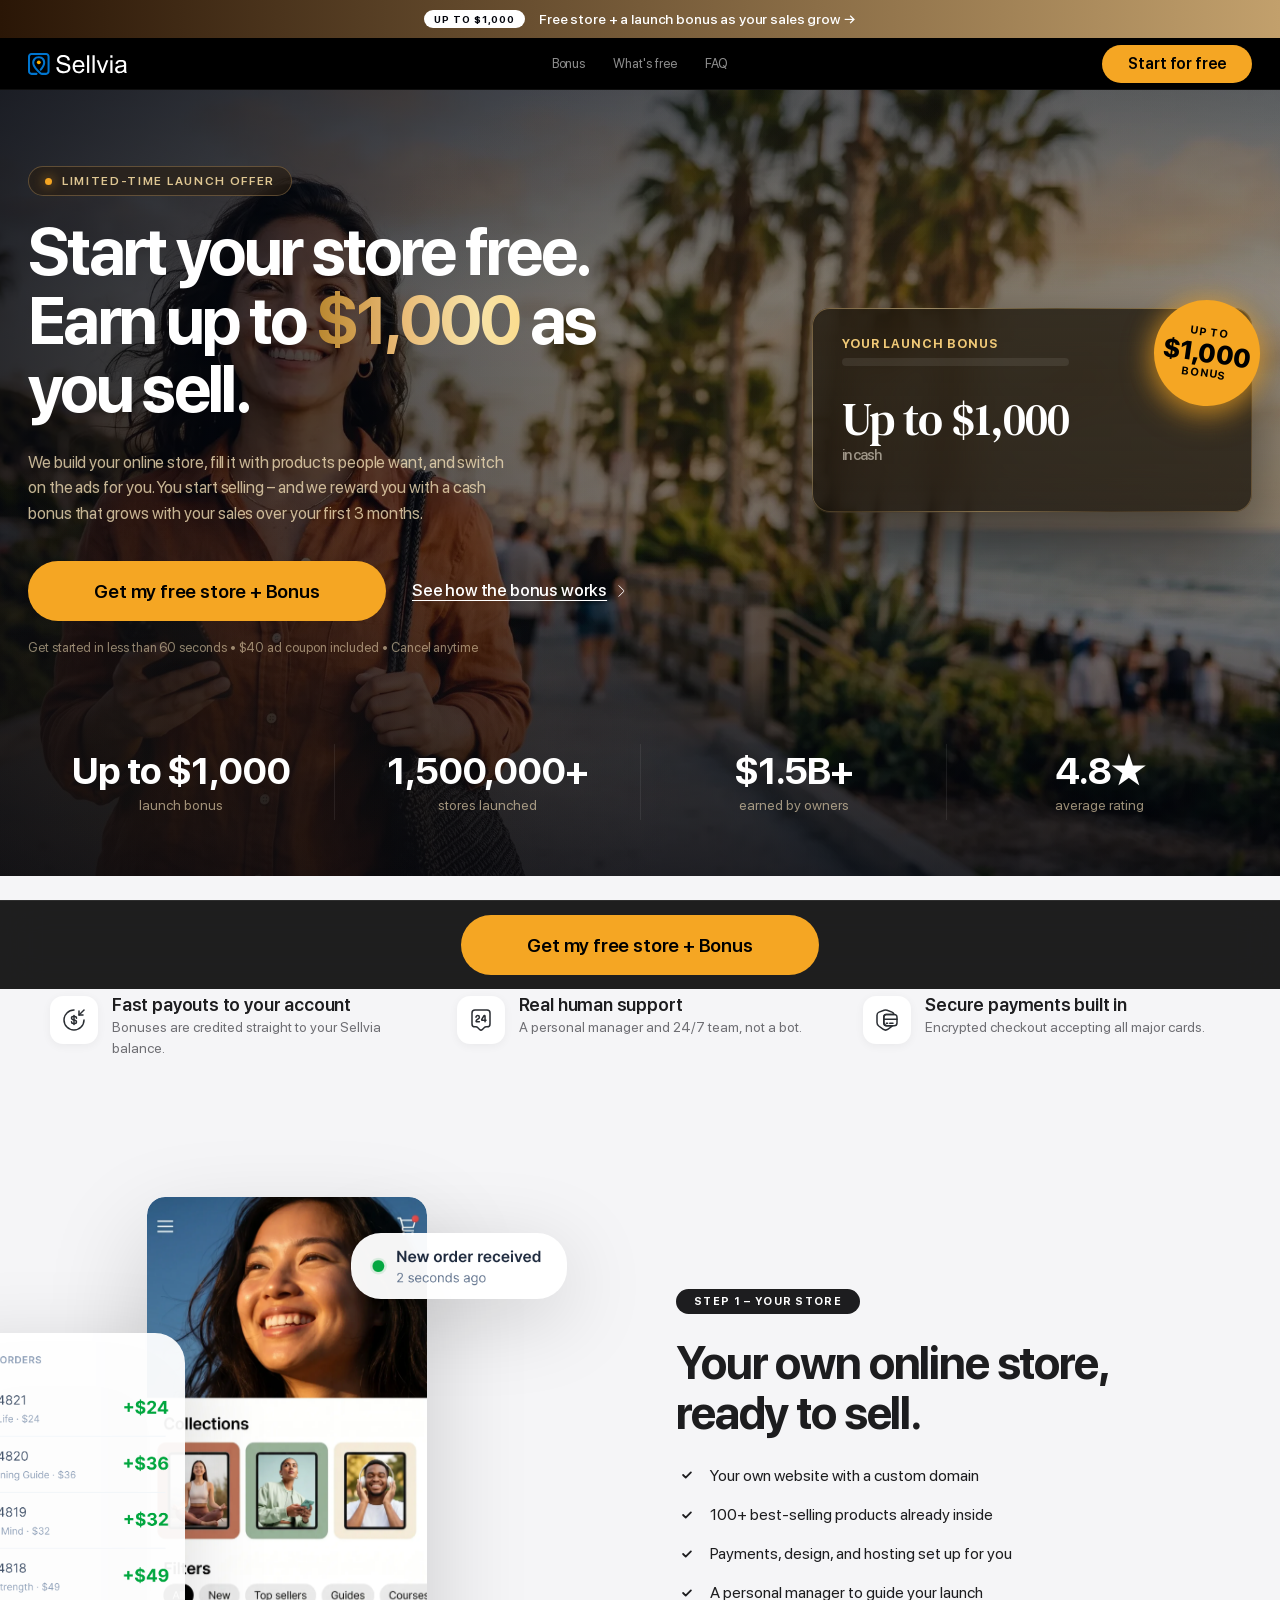
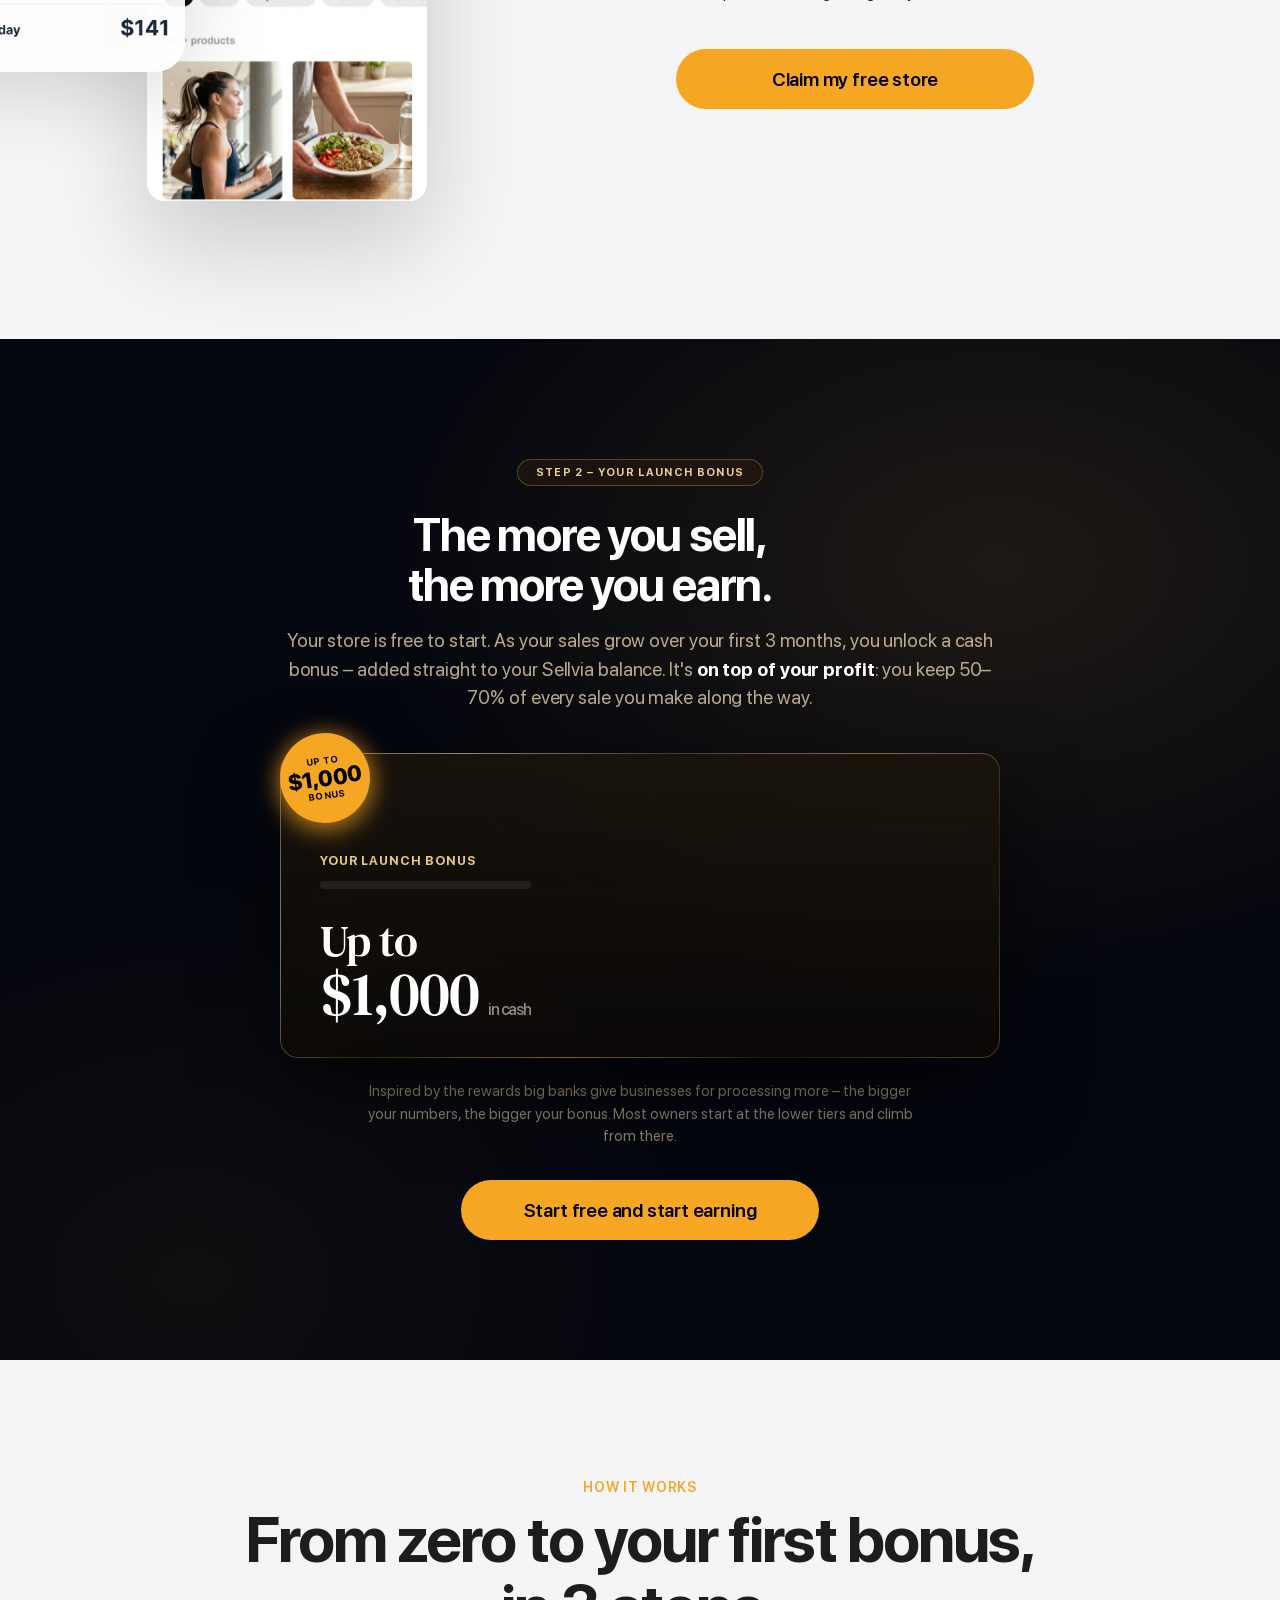
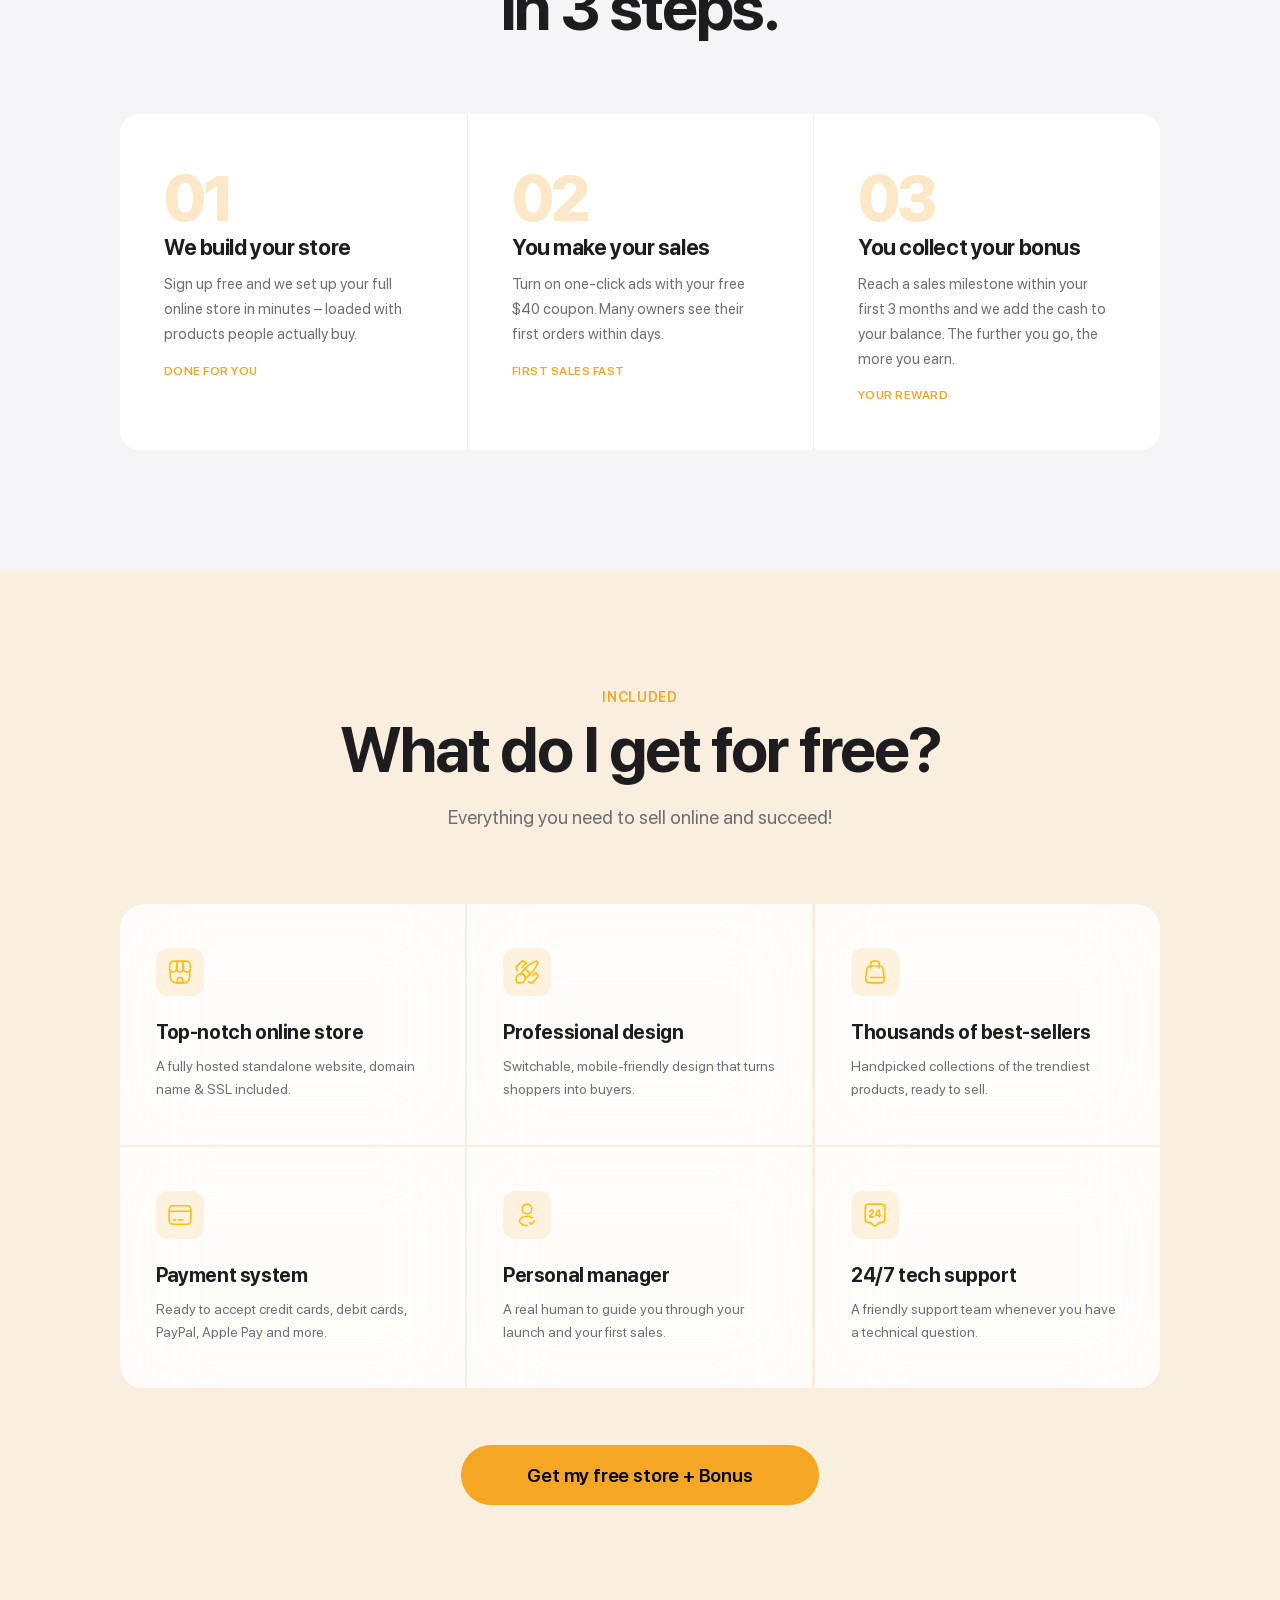
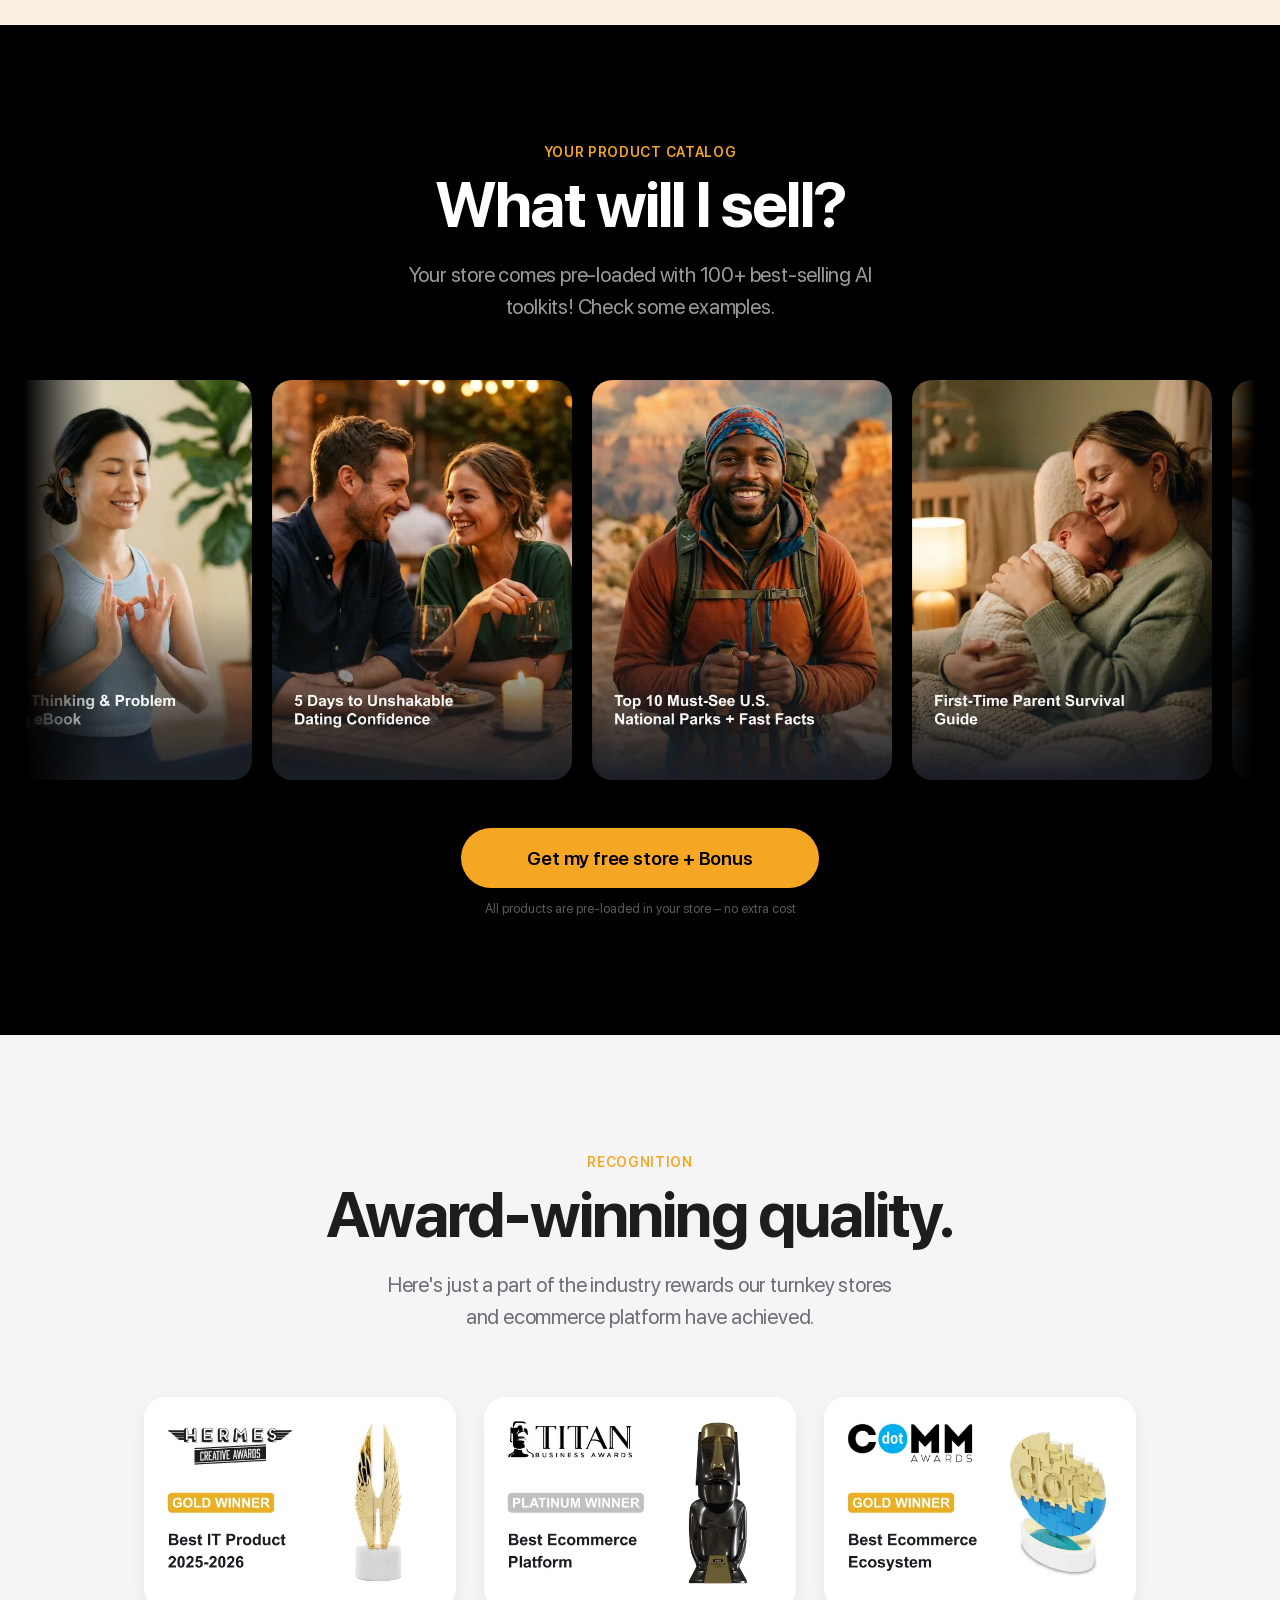
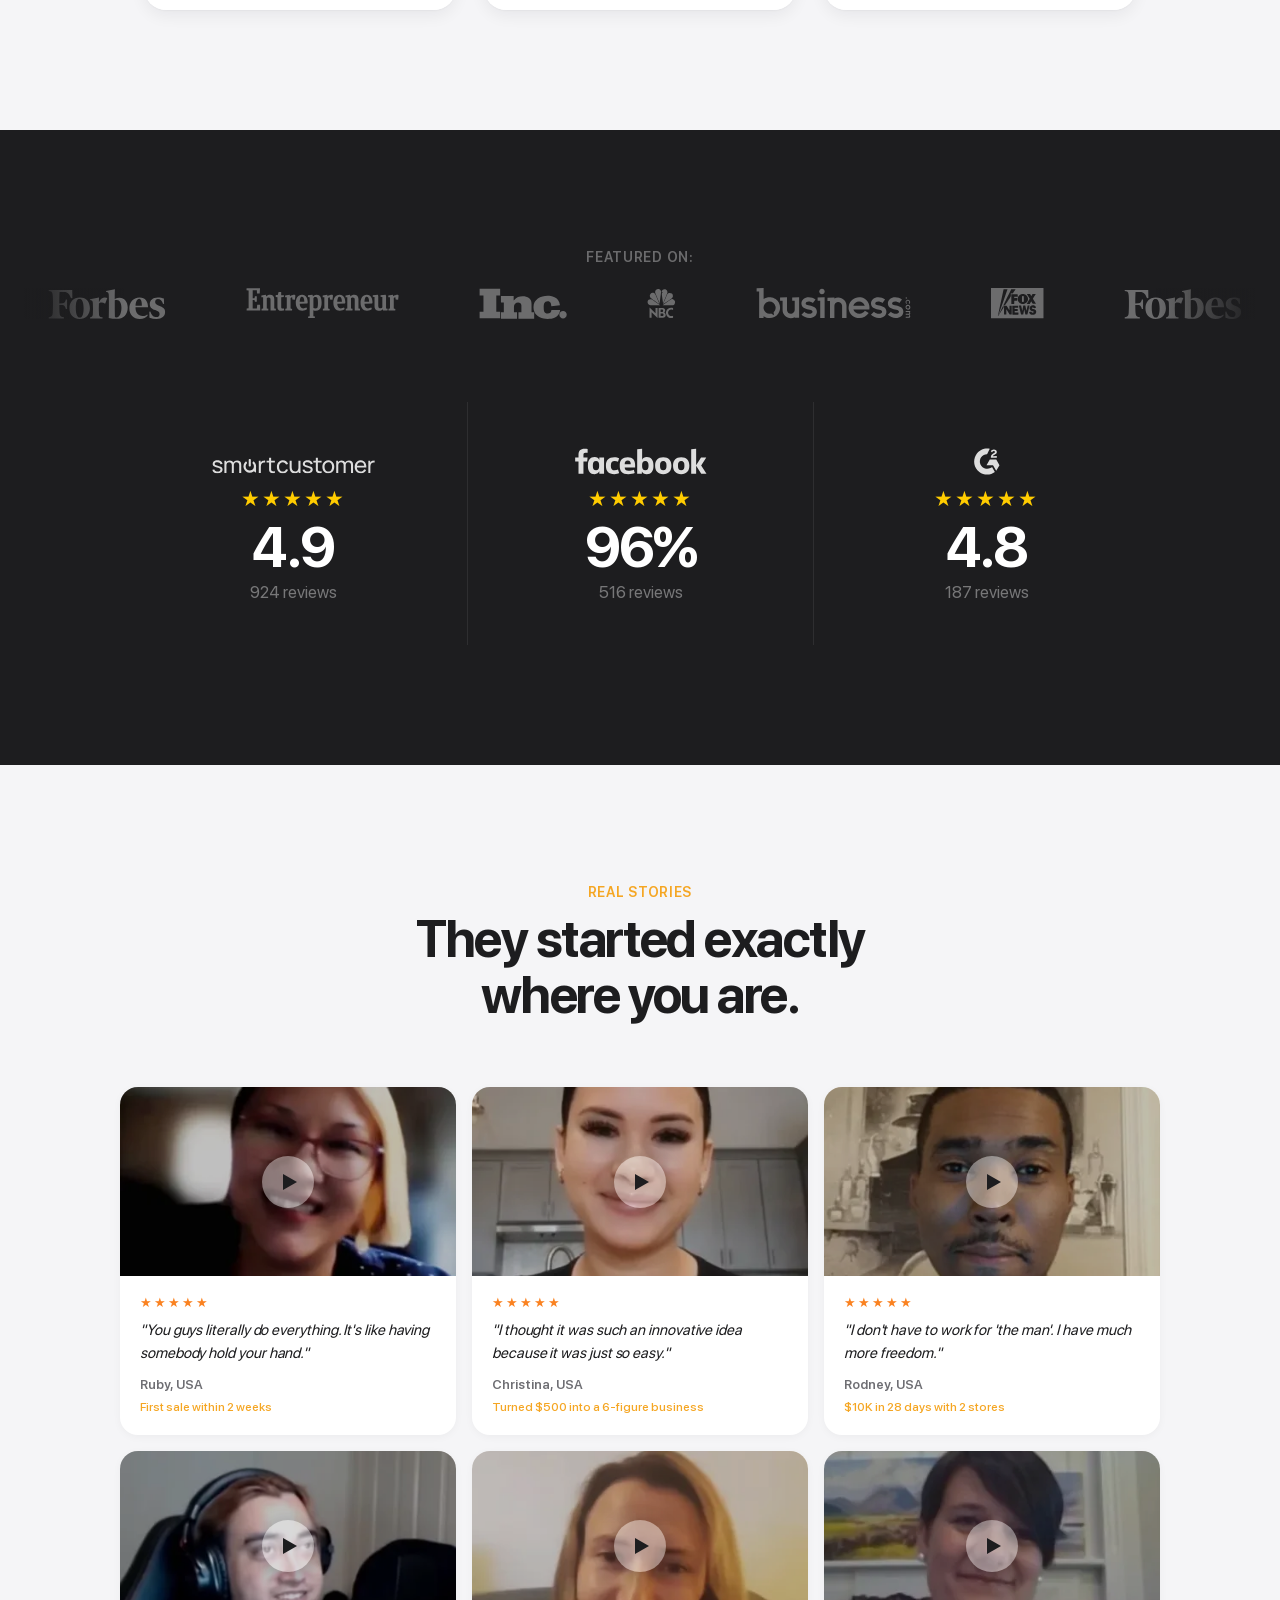
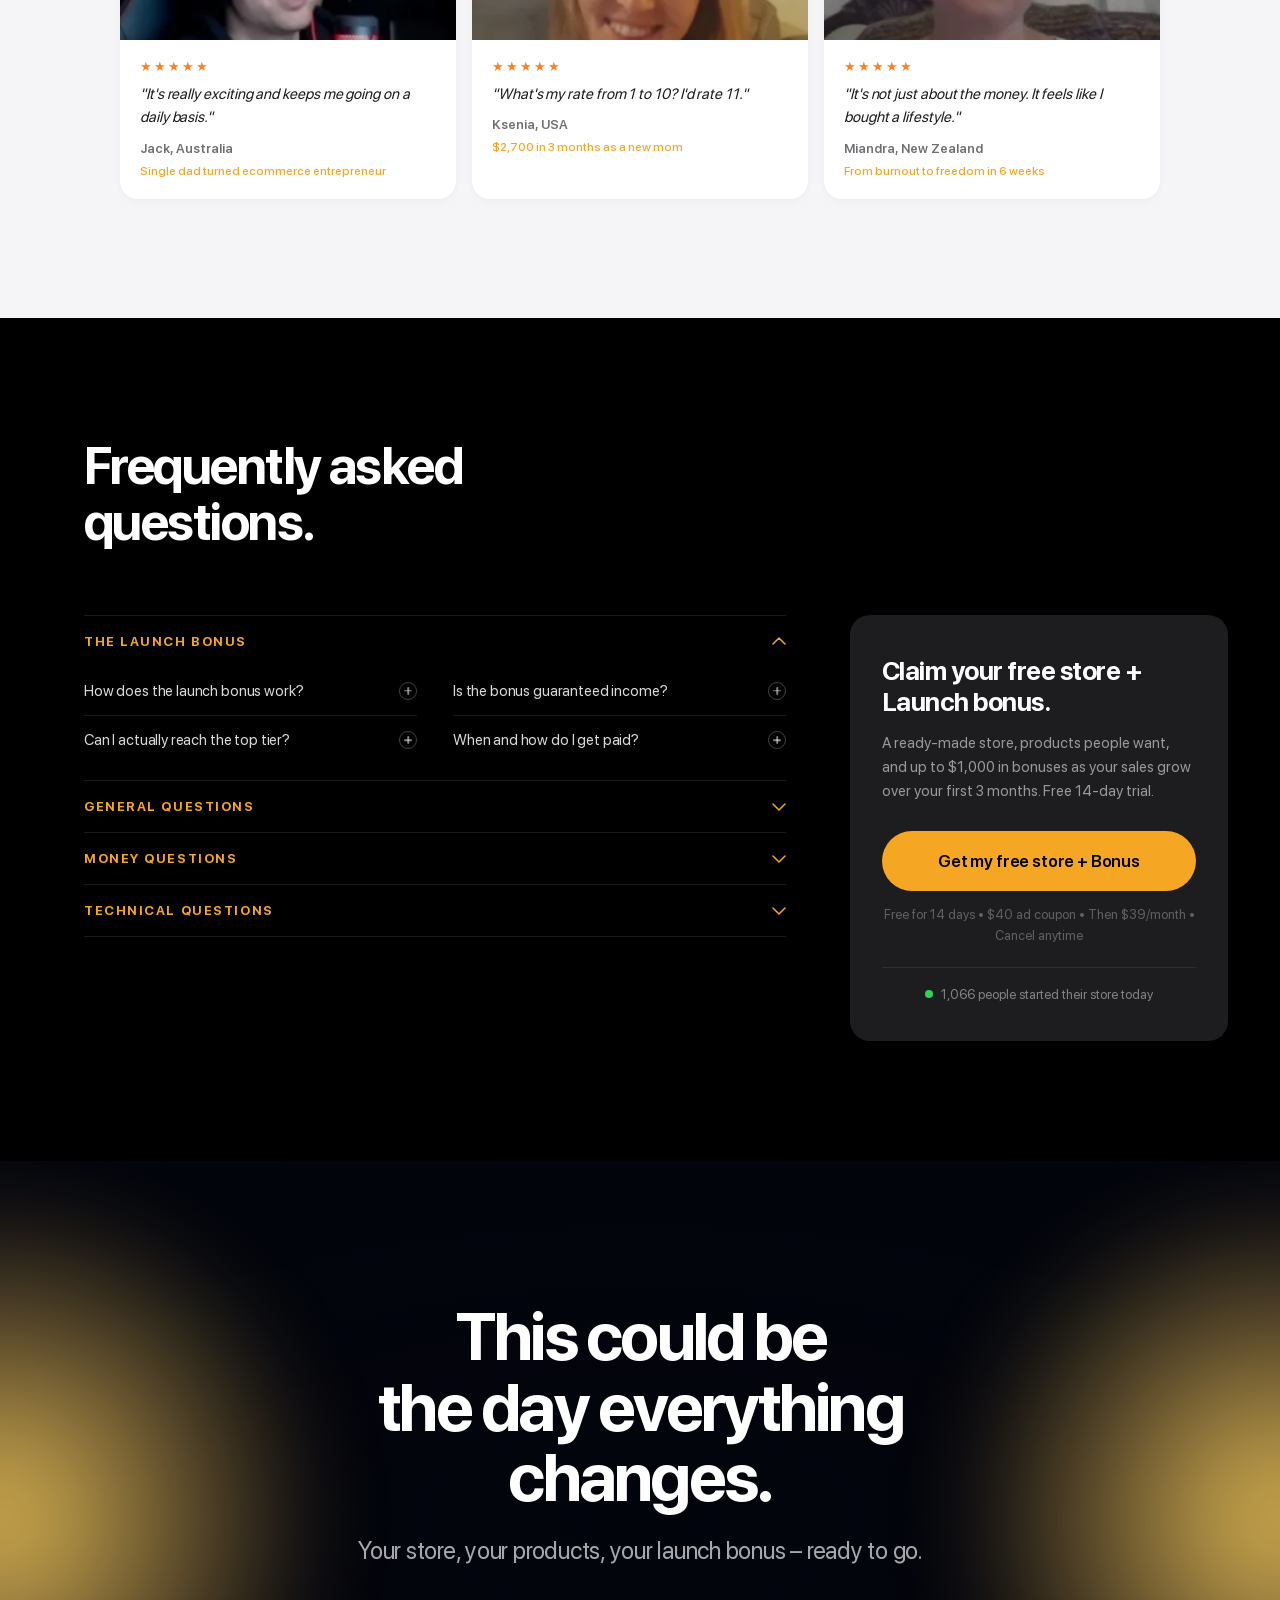
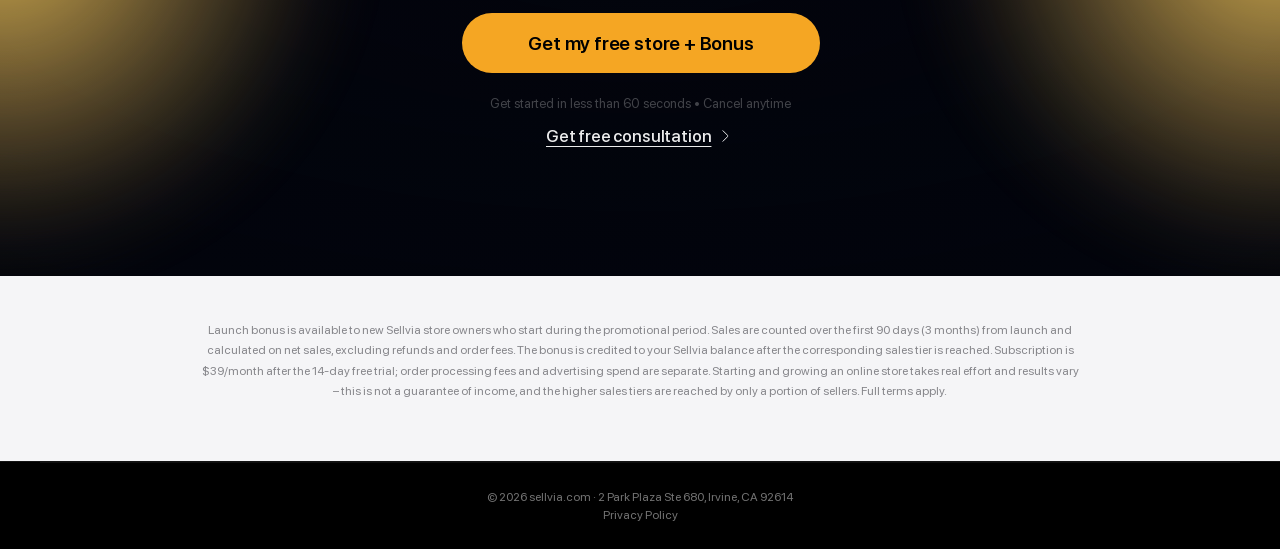
==== commit af313cb2: "Localize all assets offline + hero background slideshow; section polish - Localize every image (img/" ====
--- a/index.html
+++ b/index.html
@@ -7,11 +7,9 @@
 <meta name="description" content="Claim a free, ready-made online store and earn up to $1,000 in launch bonuses as your sales grow over your first 3 months. Free 14-day trial.">
 
 <!-- SF Pro Display webfont -->
-<link rel="preload" as="style" href="https://sellvia.com/wp-content/themes/sellvia/fonts/SFProDisplay/style.min.css">
-<link rel="stylesheet" href="https://sellvia.com/wp-content/themes/sellvia/fonts/SFProDisplay/style.min.css">
-<link rel="preconnect" href="https://fonts.googleapis.com">
-<link rel="preconnect" href="https://fonts.gstatic.com" crossorigin>
-<link href="https://fonts.googleapis.com/css2?family=DM+Serif+Text:ital@0;1&display=swap" rel="stylesheet">
+<link rel="preload" as="style" href="fonts/sfpro/style.min.css">
+<link rel="stylesheet" href="fonts/sfpro/style.min.css">
+<link href="fonts/dmserif/dmserif.css" rel="stylesheet">
 <style>
 /* ════════════════════════════════════════
    APPLE DESIGN SYSTEM
@@ -686,6 +684,8 @@
 .stat-bar {
   background: transparent;
   padding: 0;
+  position: relative;
+  z-index: 2;
 }
 .stat-bar-inner {
   max-width: 1280px;
@@ -1639,73 +1639,32 @@
   overflow: hidden;
   isolation: isolate;
 }
-/* Hero-style gold aurora – same blob pattern as the hero, brighter (opacity .8) */
+/* Two symmetric gold orbs, half-visible on the left/right edges, breathing in place */
 .final-aurora {
-  position: absolute; inset: -10%;
-  z-index: 0; pointer-events: none;
-  filter: blur(80px) saturate(1.4);
-  opacity: 0.8;
-}
-.final-aurora .blob { position: absolute; border-radius: 50%; mix-blend-mode: screen; will-change: transform, opacity; }
-.final-aurora .b1 { width: 60%; height: 65%; left: -10%; top: -15%;
-  background: radial-gradient(circle at center, #f0c977 0%, transparent 65%);
-  animation: finalDrift1 22s ease-in-out infinite; }
-.final-aurora .b2 { width: 55%; height: 60%; right: -8%; top: -12%;
-  background: radial-gradient(circle at center, #ffd576 0%, transparent 65%);
-  animation: finalDrift2 26s ease-in-out infinite; }
-.final-aurora .b3 { width: 65%; height: 60%; left: 15%; bottom: -22%;
-  background: radial-gradient(circle at center, #d4a04a 0%, transparent 65%);
-  animation: finalDrift3 30s ease-in-out infinite; }
-.final-aurora .b4 { width: 50%; height: 55%; right: 8%; bottom: -15%;
-  background: radial-gradient(circle at center, #e8b873 0%, transparent 65%);
-  animation: finalDrift4 34s ease-in-out infinite; }
-.final-aurora .b5 { width: 45%; height: 50%; left: 38%; top: 28%;
-  background: radial-gradient(circle at center, #b8862e 0%, transparent 65%);
-  animation: finalDrift5 28s ease-in-out infinite; }
-@keyframes finalDrift1 { 0%,100%{transform:translate(0,0)scale(1);opacity:1}    33%{transform:translate(10%,8%)scale(1.15);opacity:1.05} 66%{transform:translate(-5%,12%)scale(.95);opacity:.85} }
-@keyframes finalDrift2 { 0%,100%{transform:translate(0,0)scale(1);opacity:.85}  50%{transform:translate(-12%,10%)scale(1.18);opacity:1.05} }
-@keyframes finalDrift3 { 0%,100%{transform:translate(0,0)scale(1);opacity:.9}   40%{transform:translate(8%,-10%)scale(1.12);opacity:1.05} 70%{transform:translate(-10%,-5%)scale(.92);opacity:.75} }
-@keyframes finalDrift4 { 0%,100%{transform:translate(0,0)scale(1);opacity:.7}   50%{transform:translate(-14%,-12%)scale(1.2);opacity:1} }
-@keyframes finalDrift5 { 0%,100%{transform:translate(0,0)scale(.95);opacity:.65} 50%{transform:translate(10%,-7%)scale(1.12);opacity:.95} }
-
-/* Faint diagonal grid (matches hero) */
-.final-sec::before {
-  content: ''; position: absolute; inset: 0;
-  background-image:
-    linear-gradient(rgba(232,184,115,0.05) 1px, transparent 1px),
-    linear-gradient(90deg, rgba(232,184,115,0.05) 1px, transparent 1px);
-  background-size: 80px 80px;
-  -webkit-mask-image: radial-gradient(ellipse 80% 80% at 50% 50%, black 0%, transparent 95%);
-          mask-image: radial-gradient(ellipse 80% 80% at 50% 50%, black 0%, transparent 95%);
-  z-index: 1; pointer-events: none;
-}
-
-/* Floating gold sparks (same as hero, mid-density) */
-.final-spark {
-  position: absolute; pointer-events: none; border-radius: 50%;
+  position: absolute; inset: 0;
+  z-index: 2; pointer-events: none;
+  filter: blur(50px) saturate(1.25);
+  opacity: 0.9;
+}
+.final-aurora .final-orb {
+  position: absolute; top: 50%;
+  width: clamp(440px, 52vw, 800px); aspect-ratio: 1 / 1;
+  border-radius: 50%;
   mix-blend-mode: screen; will-change: transform, opacity;
-  animation-timing-function: ease-in-out; animation-iteration-count: infinite;
-}
-.final-spark.s1 { left: 10%; top: 30%; width: 14px; height: 14px;
-  background: radial-gradient(circle, #f4d28a 0%, rgba(244,210,138,.35) 35%, transparent 70%);
-  box-shadow: 0 0 26px 7px rgba(244,210,138,.5);
-  z-index: 2; animation-name: finalSpark1; animation-duration: 18s; }
-.final-spark.s2 { right: 12%; top: 22%; width: 10px; height: 10px;
-  background: radial-gradient(circle, #e8b873 0%, rgba(232,184,115,.35) 35%, transparent 70%);
-  box-shadow: 0 0 22px 6px rgba(232,184,115,.45);
-  z-index: 2; animation-name: finalSpark2; animation-duration: 22s; }
-.final-spark.s3 { left: 20%; bottom: 18%; width: 8px; height: 8px;
-  background: radial-gradient(circle, #fff0c8 0%, rgba(255,240,200,.4) 35%, transparent 70%);
-  box-shadow: 0 0 18px 5px rgba(255,240,200,.55);
-  z-index: 2; animation-name: finalSpark3; animation-duration: 26s; }
-.final-spark.s4 { right: 18%; bottom: 22%; width: 16px; height: 16px;
-  background: radial-gradient(circle, #d4a04a 0%, rgba(212,160,74,.3) 35%, transparent 70%);
-  box-shadow: 0 0 30px 8px rgba(212,160,74,.4);
-  z-index: 2; animation-name: finalSpark4; animation-duration: 30s; }
-@keyframes finalSpark1 { 0%,100%{transform:translate(0,0);opacity:.7} 25%{transform:translate(50px,-40px);opacity:1} 50%{transform:translate(100px,15px);opacity:.6} 75%{transform:translate(30px,50px);opacity:.9} }
-@keyframes finalSpark2 { 0%,100%{transform:translate(0,0);opacity:.65} 33%{transform:translate(-60px,40px);opacity:1} 66%{transform:translate(20px,70px);opacity:.55} }
-@keyframes finalSpark3 { 0%,100%{transform:translate(0,0);opacity:.55} 25%{transform:translate(70px,-60px);opacity:1} 50%{transform:translate(140px,-25px);opacity:.75} 75%{transform:translate(90px,40px);opacity:.95} }
-@keyframes finalSpark4 { 0%,100%{transform:translate(0,0);opacity:.7} 50%{transform:translate(-80px,-80px);opacity:1} }
+  background: radial-gradient(circle at center, #ffd576 0%, rgba(240,201,119,0.5) 34%, rgba(212,160,74,0) 70%);
+  transform: translate(var(--tx), -50%);
+  animation: finalOrbBreath 7s ease-in-out infinite;
+}
+.final-aurora .final-orb-l { left: 0;  --tx: -50%; }
+.final-aurora .final-orb-r { right: 0; --tx: 50%; }
+@keyframes finalOrbBreath {
+  0%, 100% { transform: translate(var(--tx), -50%) scale(0.9);  opacity: 0.72; }
+  50%      { transform: translate(var(--tx), -50%) scale(1.12); opacity: 1; }
+}
+@media (prefers-reduced-motion: reduce) {
+  .final-aurora .final-orb { animation: none; transform: translate(var(--tx), -50%); }
+}
+
 
 /* Soft vignette to keep edges dark (matches hero) */
 .final-vignette {
@@ -1715,15 +1674,6 @@
     linear-gradient(180deg, rgba(2,4,12,0.25) 0%, transparent 30%, transparent 70%, rgba(2,4,12,0.45) 100%);
 }
 
-/* Legacy .final-glow still rendered – keep it as a soft top crown */
-.final-glow {
-  position: absolute;
-  top: -50px; left: 50%; transform: translateX(-50%);
-  width: 800px; height: 500px;
-  background: radial-gradient(ellipse at center top, rgba(245,166,35,0.20) 0%, transparent 70%);
-  pointer-events: none;
-  z-index: 1;
-}
 .final-in { position: relative; z-index: 3; max-width: 765px; margin: 0 auto; }
 .final-h2 {
   font-size: clamp(40px, 6vw, 68px);
@@ -2091,6 +2041,33 @@
   isolation: isolate;
 }
 
+/* ── Hero background slideshow (order-processing-grant style): cross-fading
+   photos with a slow Ken Burns zoom, under a dark-gold readability overlay.
+   Slides are injected by JS from img/hero/ — see that folder's README. ── */
+.hero--devin-v2 .hero-slides { position: absolute; inset: 0; z-index: 0; pointer-events: none; }
+.hero--devin-v2 .hero-slide {
+  position: absolute; inset: 0;
+  background-size: cover; background-position: center 30%; background-repeat: no-repeat;
+  opacity: 0; transform: scale(1.12);
+  transition: opacity 1.2s cubic-bezier(.25,.1,.25,1), transform 8s ease-out;
+}
+.hero--devin-v2 .hero-slide.active { opacity: 1; transform: scale(1); }
+.hero--devin-v2 .hero-overlay {
+  position: absolute; inset: 0; z-index: 1; pointer-events: none;
+  opacity: 0; transition: opacity 0.8s ease;
+  background:
+    radial-gradient(ellipse 85% 70% at 78% 28%, rgba(150,110,50,0.22) 0%, transparent 60%),
+    radial-gradient(ellipse 75% 75% at 12% 88%, rgba(90,68,34,0.16) 0%, transparent 55%),
+    linear-gradient(90deg, rgba(2,4,12,0.84) 0%, rgba(2,4,12,0.55) 50%, rgba(2,4,12,0.42) 100%),
+    linear-gradient(180deg, rgba(2,4,12,0.30) 0%, transparent 26%, transparent 58%, rgba(2,4,12,0.62) 100%);
+}
+/* Overlay fades in only once real photos load, so the empty state keeps the original look */
+.hero--devin-v2.hero-has-bg .hero-overlay { opacity: 1; }
+@media (prefers-reduced-motion: reduce) {
+  .hero--devin-v2 .hero-slide,
+  .hero--devin-v2 .hero-slide.active { transform: none; transition: opacity 1.2s ease; }
+}
+
 /* Layout: 2-column, aligned to the nav (max-width 1280 + 28px gutter) so the
    copy starts exactly under the left edge of the Sellvia logo. */
 .hero--devin-v2 .grid {
@@ -2324,6 +2301,8 @@
 </style>
 
 <section class="hero hero--devin-v2" id="hero">
+  <div class="hero-slides" id="heroSlides"></div>
+  <div class="hero-overlay"></div>
   <div class="grid">
     <!-- LEFT – copy -->
     <div class="copy">
@@ -2459,9 +2438,11 @@
 
 <!-- ═══ BENEFIT STRIP ═══ -->
 <style>
-.benefit-strip { background: #f5f5f7; padding: 120px 24px 0; }
+.benefit-strip { background: #f5f5f7; padding: 120px 28px 0; }
 .benefit-strip .benefits {
-  max-width: var(--max);
+  /* Match the stat-bar text columns: 1280 inner − (28 pad + 22 item-pad) each side = 1180,
+     so the outer benefits align with the outer stat texts. */
+  max-width: 1180px;
   margin: 0 auto;
   display: grid;
   grid-template-columns: repeat(3, 1fr);
@@ -2895,10 +2876,10 @@
       <div class="pv-phone-wrap">
 
         <!-- Stat overlays on top of phone -->
-        <img class="pv-stat pv-stat-new"   src="https://sellvia.com/images-for-landings/free-ecommerce-store-plus-amazon-package/freebasic/New%20order.webp"      alt="New order received" width="640" height="196" loading="lazy">
+        <img class="pv-stat pv-stat-new"   src="img/free-ecommerce-store-plus-amazon-package/freebasic/New-order.webp"      alt="New order received" width="640" height="196" loading="lazy">
         <picture>
-          <source media="(max-width: 768px)" srcset="https://sellvia.com/images-for-landings/free-ecommerce-store-plus-amazon-package/freebasic/Today's%20Orders_m.webp">
-          <img class="pv-stat pv-stat-today" src="https://sellvia.com/images-for-landings/free-ecommerce-store-plus-amazon-package/freebasic/Today's%20Orders.webp" alt="Today's orders summary" width="700" height="937" loading="lazy">
+          <source media="(max-width: 768px)" srcset="img/free-ecommerce-store-plus-amazon-package/freebasic/Today-s-Orders_m.webp">
+          <img class="pv-stat pv-stat-today" src="img/free-ecommerce-store-plus-amazon-package/freebasic/Today-s-Orders.webp" alt="Today's orders summary" width="700" height="937" loading="lazy">
         </picture>
 
         <!-- Top-right floating card: revenue (Figma: dollar-circle) -->
@@ -2954,7 +2935,7 @@
         <!-- Phone -->
         <div class="pv-phone">
           <div class="pv-phone-screen">
-            <img class="pv-screen-img" src="https://sellvia.com/images-for-landings/free-online-store-plus-sales-on-autopilot/freebasic/screen2.webp" alt="Mobile store screen" width="1200" height="3011" loading="lazy">
+            <img class="pv-screen-img" src="img/free-online-store-plus-sales-on-autopilot/freebasic/screen2.webp" alt="Mobile store screen" width="1200" height="3011" loading="lazy">
           </div>
         </div>
 
@@ -3608,32 +3589,32 @@
     </div>
     <div class="get-list">
       <div class="get-tile appear d1">
-        <div class="get-tile-icon"><img src="https://sellvia.com/images-for-landings/premium-business-bundle/icons/shop.svg" alt="store" loading="lazy"></div>
+        <div class="get-tile-icon"><img src="img/premium-business-bundle/icons/shop.svg" alt="store" loading="lazy"></div>
         <h3>Top-notch online store</h3>
         <p>A fully hosted standalone website, domain name &amp; SSL included.</p>
       </div>
       <div class="get-tile appear d2">
-        <div class="get-tile-icon"><img src="https://sellvia.com/images-for-landings/premium-business-bundle/icons/designtools.svg" alt="design" loading="lazy"></div>
+        <div class="get-tile-icon"><img src="img/premium-business-bundle/icons/designtools.svg" alt="design" loading="lazy"></div>
         <h3>Professional design</h3>
         <p>Switchable, mobile-friendly design that turns shoppers into buyers.</p>
       </div>
       <div class="get-tile appear d3">
-        <div class="get-tile-icon"><img src="https://sellvia.com/images-for-landings/premium-business-bundle/icons/shopping-bag.svg" alt="products" loading="lazy"></div>
+        <div class="get-tile-icon"><img src="img/premium-business-bundle/icons/shopping-bag.svg" alt="products" loading="lazy"></div>
         <h3>Thousands of best-sellers</h3>
         <p>Handpicked collections of the trendiest products, ready to sell.</p>
       </div>
       <div class="get-tile appear d4">
-        <div class="get-tile-icon"><img src="https://sellvia.com/images-for-landings/premium-business-bundle/icons/card.svg" alt="payment" loading="lazy"></div>
+        <div class="get-tile-icon"><img src="img/premium-business-bundle/icons/card.svg" alt="payment" loading="lazy"></div>
         <h3>Payment system</h3>
         <p>Ready to accept credit cards, debit cards, PayPal, Apple Pay and more.</p>
       </div>
       <div class="get-tile appear d5">
-        <div class="get-tile-icon"><img src="https://sellvia.com/images-for-landings/premium-business-bundle/icons/profile-tick.svg" alt="manager" loading="lazy"></div>
+        <div class="get-tile-icon"><img src="img/premium-business-bundle/icons/profile-tick.svg" alt="manager" loading="lazy"></div>
         <h3>Personal manager</h3>
         <p>A real human to guide you through your launch and your first sales.</p>
       </div>
       <div class="get-tile appear d6">
-        <div class="get-tile-icon"><img src="https://sellvia.com/images-for-landings/premium-business-bundle/icons/24-support.svg" alt="support" loading="lazy"></div>
+        <div class="get-tile-icon"><img src="img/premium-business-bundle/icons/24-support.svg" alt="support" loading="lazy"></div>
         <h3>24/7 tech support</h3>
         <p>A friendly support team whenever you have a technical question.</p>
       </div>
@@ -3761,27 +3742,27 @@
 
   <div class="wix-carousel appear d2">
     <div class="wix-track">
-      <div class="wix-card"><img src="https://sellvia.com/images-for-landings/premium-business-bundle/products/0-discover-your-next-big-business-idea.webp" alt="Discover Your Next Big Business Idea" width="600" height="730"></div>
-      <div class="wix-card"><img src="https://sellvia.com/images-for-landings/premium-business-bundle/products/1-critical-thinking-amp-problem-solving-ebook.webp" alt="Critical Thinking & Problem Solving eBook" width="600" height="730"></div>
-      <div class="wix-card"><img src="https://sellvia.com/images-for-landings/premium-business-bundle/products/2-5-days-to-unshakable-dating-confidence.webp" alt="5 Days to Unshakable Dating Confidence" width="600" height="730"></div>
-      <div class="wix-card"><img src="https://sellvia.com/images-for-landings/premium-business-bundle/products/3-top-10-must-see-u-s-national-parks-fast-facts.webp" alt="Top 10 Must-See U.S. National Parks + Fast Facts" width="600" height="730"></div>
-      <div class="wix-card"><img src="https://sellvia.com/images-for-landings/premium-business-bundle/products/4-first-time-parent-survival-guide.webp" alt="First-Time Parent Survival Guide" width="600" height="730"></div>
-      <div class="wix-card"><img src="https://sellvia.com/images-for-landings/premium-business-bundle/products/5-sleep-reset-guided-audio-course-for-restful-nights.webp" alt="Sleep Reset: Guided Audio Course for Restful Nights" width="600" height="730"></div>
-      <div class="wix-card"><img src="https://sellvia.com/images-for-landings/premium-business-bundle/products/6-pet-travel-essentials-checklist-for-safe-trips.webp" alt="Pet Travel Essentials Checklist for Safe Trips" width="600" height="730"></div>
-      <div class="wix-card"><img src="https://sellvia.com/images-for-landings/premium-business-bundle/products/7-the-empowered-budgeting-toolkit.webp" alt="The Empowered Budgeting Toolkit" width="600" height="730"></div>
-      <div class="wix-card"><img src="https://sellvia.com/images-for-landings/premium-business-bundle/products/8-healthy-meal-plan-amp-recipe-collection.webp" alt="Healthy Meal Plan & Recipe Collection" width="600" height="730"></div>
-      <div class="wix-card"><img src="https://sellvia.com/images-for-landings/premium-business-bundle/products/9-step-by-step-career-development-guide.webp" alt="Step-by-Step Career Development Guide" width="600" height="730"></div>
+      <div class="wix-card"><img src="img/premium-business-bundle/products/0-discover-your-next-big-business-idea.webp" alt="Discover Your Next Big Business Idea" width="600" height="730"></div>
+      <div class="wix-card"><img src="img/premium-business-bundle/products/1-critical-thinking-amp-problem-solving-ebook.webp" alt="Critical Thinking & Problem Solving eBook" width="600" height="730"></div>
+      <div class="wix-card"><img src="img/premium-business-bundle/products/2-5-days-to-unshakable-dating-confidence.webp" alt="5 Days to Unshakable Dating Confidence" width="600" height="730"></div>
+      <div class="wix-card"><img src="img/premium-business-bundle/products/3-top-10-must-see-u-s-national-parks-fast-facts.webp" alt="Top 10 Must-See U.S. National Parks + Fast Facts" width="600" height="730"></div>
+      <div class="wix-card"><img src="img/premium-business-bundle/products/4-first-time-parent-survival-guide.webp" alt="First-Time Parent Survival Guide" width="600" height="730"></div>
+      <div class="wix-card"><img src="img/premium-business-bundle/products/5-sleep-reset-guided-audio-course-for-restful-nights.webp" alt="Sleep Reset: Guided Audio Course for Restful Nights" width="600" height="730"></div>
+      <div class="wix-card"><img src="img/premium-business-bundle/products/6-pet-travel-essentials-checklist-for-safe-trips.webp" alt="Pet Travel Essentials Checklist for Safe Trips" width="600" height="730"></div>
+      <div class="wix-card"><img src="img/premium-business-bundle/products/7-the-empowered-budgeting-toolkit.webp" alt="The Empowered Budgeting Toolkit" width="600" height="730"></div>
+      <div class="wix-card"><img src="img/premium-business-bundle/products/8-healthy-meal-plan-amp-recipe-collection.webp" alt="Healthy Meal Plan & Recipe Collection" width="600" height="730"></div>
+      <div class="wix-card"><img src="img/premium-business-bundle/products/9-step-by-step-career-development-guide.webp" alt="Step-by-Step Career Development Guide" width="600" height="730"></div>
       <!-- Duplicate for seamless loop -->
-      <div class="wix-card"><img src="https://sellvia.com/images-for-landings/premium-business-bundle/products/0-discover-your-next-big-business-idea.webp" alt="Discover Your Next Big Business Idea" width="600" height="730"></div>
-      <div class="wix-card"><img src="https://sellvia.com/images-for-landings/premium-business-bundle/products/1-critical-thinking-amp-problem-solving-ebook.webp" alt="Critical Thinking & Problem Solving eBook" width="600" height="730"></div>
-      <div class="wix-card"><img src="https://sellvia.com/images-for-landings/premium-business-bundle/products/2-5-days-to-unshakable-dating-confidence.webp" alt="5 Days to Unshakable Dating Confidence" width="600" height="730"></div>
-      <div class="wix-card"><img src="https://sellvia.com/images-for-landings/premium-business-bundle/products/3-top-10-must-see-u-s-national-parks-fast-facts.webp" alt="Top 10 Must-See U.S. National Parks + Fast Facts" width="600" height="730"></div>
-      <div class="wix-card"><img src="https://sellvia.com/images-for-landings/premium-business-bundle/products/4-first-time-parent-survival-guide.webp" alt="First-Time Parent Survival Guide" width="600" height="730"></div>
-      <div class="wix-card"><img src="https://sellvia.com/images-for-landings/premium-business-bundle/products/5-sleep-reset-guided-audio-course-for-restful-nights.webp" alt="Sleep Reset: Guided Audio Course for Restful Nights" width="600" height="730"></div>
-      <div class="wix-card"><img src="https://sellvia.com/images-for-landings/premium-business-bundle/products/6-pet-travel-essentials-checklist-for-safe-trips.webp" alt="Pet Travel Essentials Checklist for Safe Trips" width="600" height="730"></div>
-      <div class="wix-card"><img src="https://sellvia.com/images-for-landings/premium-business-bundle/products/7-the-empowered-budgeting-toolkit.webp" alt="The Empowered Budgeting Toolkit" width="600" height="730"></div>
-      <div class="wix-card"><img src="https://sellvia.com/images-for-landings/premium-business-bundle/products/8-healthy-meal-plan-amp-recipe-collection.webp" alt="Healthy Meal Plan & Recipe Collection" width="600" height="730"></div>
-      <div class="wix-card"><img src="https://sellvia.com/images-for-landings/premium-business-bundle/products/9-step-by-step-career-development-guide.webp" alt="Step-by-Step Career Development Guide" width="600" height="730"></div>
+      <div class="wix-card"><img src="img/premium-business-bundle/products/0-discover-your-next-big-business-idea.webp" alt="Discover Your Next Big Business Idea" width="600" height="730"></div>
+      <div class="wix-card"><img src="img/premium-business-bundle/products/1-critical-thinking-amp-problem-solving-ebook.webp" alt="Critical Thinking & Problem Solving eBook" width="600" height="730"></div>
+      <div class="wix-card"><img src="img/premium-business-bundle/products/2-5-days-to-unshakable-dating-confidence.webp" alt="5 Days to Unshakable Dating Confidence" width="600" height="730"></div>
+      <div class="wix-card"><img src="img/premium-business-bundle/products/3-top-10-must-see-u-s-national-parks-fast-facts.webp" alt="Top 10 Must-See U.S. National Parks + Fast Facts" width="600" height="730"></div>
+      <div class="wix-card"><img src="img/premium-business-bundle/products/4-first-time-parent-survival-guide.webp" alt="First-Time Parent Survival Guide" width="600" height="730"></div>
+      <div class="wix-card"><img src="img/premium-business-bundle/products/5-sleep-reset-guided-audio-course-for-restful-nights.webp" alt="Sleep Reset: Guided Audio Course for Restful Nights" width="600" height="730"></div>
+      <div class="wix-card"><img src="img/premium-business-bundle/products/6-pet-travel-essentials-checklist-for-safe-trips.webp" alt="Pet Travel Essentials Checklist for Safe Trips" width="600" height="730"></div>
+      <div class="wix-card"><img src="img/premium-business-bundle/products/7-the-empowered-budgeting-toolkit.webp" alt="The Empowered Budgeting Toolkit" width="600" height="730"></div>
+      <div class="wix-card"><img src="img/premium-business-bundle/products/8-healthy-meal-plan-amp-recipe-collection.webp" alt="Healthy Meal Plan & Recipe Collection" width="600" height="730"></div>
+      <div class="wix-card"><img src="img/premium-business-bundle/products/9-step-by-step-career-development-guide.webp" alt="Step-by-Step Career Development Guide" width="600" height="730"></div>
     </div>
   </div>
 
@@ -3802,13 +3783,13 @@
     </div>
     <div class="awards-grid">
       <article class="award-card appear d1">
-        <img src="https://sellvia.com/images-for-landings/free-online-store-plus-instagram-and-tiktok-store/Awards/1.webp" alt="Hermes Creative Awards – Gold Winner, Best IT Product 2025-2026" loading="lazy" width="586" height="399">
+        <img src="img/free-online-store-plus-instagram-and-tiktok-store/Awards/1.webp" alt="Hermes Creative Awards – Gold Winner, Best IT Product 2025-2026" loading="lazy" width="586" height="399">
       </article>
       <article class="award-card appear d2">
-        <img src="https://sellvia.com/images-for-landings/free-online-store-plus-instagram-and-tiktok-store/Awards/2.webp" alt="Titan Business Awards – Platinum Winner, Best Ecommerce Platform" loading="lazy" width="586" height="399">
+        <img src="img/free-online-store-plus-instagram-and-tiktok-store/Awards/2.webp" alt="Titan Business Awards – Platinum Winner, Best Ecommerce Platform" loading="lazy" width="586" height="399">
       </article>
       <article class="award-card appear d3">
-        <img src="https://sellvia.com/images-for-landings/free-online-store-plus-instagram-and-tiktok-store/Awards/3.webp" alt="dotCOMM Awards – Gold Winner, Best Ecommerce Ecosystem" loading="lazy" width="586" height="399">
+        <img src="img/free-online-store-plus-instagram-and-tiktok-store/Awards/3.webp" alt="dotCOMM Awards – Gold Winner, Best Ecommerce Ecosystem" loading="lazy" width="586" height="399">
       </article>
     </div>
   </div>
@@ -3819,36 +3800,36 @@
   <div class="sec-label" style="color:rgba(255,255,255,0.35);text-align:center;margin-bottom:24px">FEATURED ON:</div>
   <div class="featured-marquee">
     <div class="featured-strip">
-      <img src="https://sellvia.com/images-for-landings/premium-business-bundle/featured/forbes.svg" alt="Forbes">
-      <img src="https://sellvia.com/images-for-landings/premium-business-bundle/featured/entrepreneur.svg" alt="Entrepreneur">
-      <img src="https://sellvia.com/images-for-landings/premium-business-bundle/featured/inc.svg" alt="Inc.">
-      <img src="https://sellvia.com/images-for-landings/premium-business-bundle/featured/nbc.svg" alt="NBC">
-      <img src="https://sellvia.com/images-for-landings/premium-business-bundle/featured/business-com.svg" alt="Business.com">
-      <img src="https://sellvia.com/images-for-landings/premium-business-bundle/featured/fox-news.svg" alt="Fox News">
-      <img src="https://sellvia.com/images-for-landings/premium-business-bundle/featured/forbes.svg" alt="Forbes">
-      <img src="https://sellvia.com/images-for-landings/premium-business-bundle/featured/entrepreneur.svg" alt="Entrepreneur">
-      <img src="https://sellvia.com/images-for-landings/premium-business-bundle/featured/inc.svg" alt="Inc.">
-      <img src="https://sellvia.com/images-for-landings/premium-business-bundle/featured/nbc.svg" alt="NBC">
-      <img src="https://sellvia.com/images-for-landings/premium-business-bundle/featured/business-com.svg" alt="Business.com">
-      <img src="https://sellvia.com/images-for-landings/premium-business-bundle/featured/fox-news.svg" alt="Fox News">
-      <img src="https://sellvia.com/images-for-landings/premium-business-bundle/featured/forbes.svg" alt="Forbes">
-      <img src="https://sellvia.com/images-for-landings/premium-business-bundle/featured/entrepreneur.svg" alt="Entrepreneur">
-      <img src="https://sellvia.com/images-for-landings/premium-business-bundle/featured/inc.svg" alt="Inc.">
-      <img src="https://sellvia.com/images-for-landings/premium-business-bundle/featured/nbc.svg" alt="NBC">
-      <img src="https://sellvia.com/images-for-landings/premium-business-bundle/featured/business-com.svg" alt="Business.com">
-      <img src="https://sellvia.com/images-for-landings/premium-business-bundle/featured/fox-news.svg" alt="Fox News">
-      <img src="https://sellvia.com/images-for-landings/premium-business-bundle/featured/forbes.svg" alt="Forbes">
-      <img src="https://sellvia.com/images-for-landings/premium-business-bundle/featured/entrepreneur.svg" alt="Entrepreneur">
-      <img src="https://sellvia.com/images-for-landings/premium-business-bundle/featured/inc.svg" alt="Inc.">
-      <img src="https://sellvia.com/images-for-landings/premium-business-bundle/featured/nbc.svg" alt="NBC">
-      <img src="https://sellvia.com/images-for-landings/premium-business-bundle/featured/business-com.svg" alt="Business.com">
-      <img src="https://sellvia.com/images-for-landings/premium-business-bundle/featured/fox-news.svg" alt="Fox News">
+      <img src="img/premium-business-bundle/featured/forbes.svg" alt="Forbes">
+      <img src="img/premium-business-bundle/featured/entrepreneur.svg" alt="Entrepreneur">
+      <img src="img/premium-business-bundle/featured/inc.svg" alt="Inc.">
+      <img src="img/premium-business-bundle/featured/nbc.svg" alt="NBC">
+      <img src="img/premium-business-bundle/featured/business-com.svg" alt="Business.com">
+      <img src="img/premium-business-bundle/featured/fox-news.svg" alt="Fox News">
+      <img src="img/premium-business-bundle/featured/forbes.svg" alt="Forbes">
+      <img src="img/premium-business-bundle/featured/entrepreneur.svg" alt="Entrepreneur">
+      <img src="img/premium-business-bundle/featured/inc.svg" alt="Inc.">
+      <img src="img/premium-business-bundle/featured/nbc.svg" alt="NBC">
+      <img src="img/premium-business-bundle/featured/business-com.svg" alt="Business.com">
+      <img src="img/premium-business-bundle/featured/fox-news.svg" alt="Fox News">
+      <img src="img/premium-business-bundle/featured/forbes.svg" alt="Forbes">
+      <img src="img/premium-business-bundle/featured/entrepreneur.svg" alt="Entrepreneur">
+      <img src="img/premium-business-bundle/featured/inc.svg" alt="Inc.">
+      <img src="img/premium-business-bundle/featured/nbc.svg" alt="NBC">
+      <img src="img/premium-business-bundle/featured/business-com.svg" alt="Business.com">
+      <img src="img/premium-business-bundle/featured/fox-news.svg" alt="Fox News">
+      <img src="img/premium-business-bundle/featured/forbes.svg" alt="Forbes">
+      <img src="img/premium-business-bundle/featured/entrepreneur.svg" alt="Entrepreneur">
+      <img src="img/premium-business-bundle/featured/inc.svg" alt="Inc.">
+      <img src="img/premium-business-bundle/featured/nbc.svg" alt="NBC">
+      <img src="img/premium-business-bundle/featured/business-com.svg" alt="Business.com">
+      <img src="img/premium-business-bundle/featured/fox-news.svg" alt="Fox News">
     </div>
   </div>
   <div class="ratings-inner">
-    <div class="rat-card appear d1"><img class="rat-logo" src="https://sellvia.com/images-for-landings/premium-business-bundle/ratings/sitejabber.svg" alt="Sitejabber" loading="lazy"><div class="rat-stars">★★★★★</div><div class="rat-score">4.9</div><div class="rat-count">924 reviews</div></div>
-    <div class="rat-card appear d2"><img class="rat-logo" src="https://sellvia.com/images-for-landings/premium-business-bundle/ratings/facebook.svg" alt="Facebook" loading="lazy"><div class="rat-stars">★★★★★</div><div class="rat-score">96%</div><div class="rat-count">516 reviews</div></div>
-    <div class="rat-card appear d3"><img class="rat-logo" src="https://sellvia.com/images-for-landings/premium-business-bundle/ratings/g2.svg" alt="G2" loading="lazy"><div class="rat-stars">★★★★★</div><div class="rat-score">4.8</div><div class="rat-count">187 reviews</div></div>
+    <div class="rat-card appear d1"><img class="rat-logo" src="img/premium-business-bundle/ratings/sitejabber.svg" alt="Sitejabber" loading="lazy"><div class="rat-stars">★★★★★</div><div class="rat-score">4.9</div><div class="rat-count">924 reviews</div></div>
+    <div class="rat-card appear d2"><img class="rat-logo" src="img/premium-business-bundle/ratings/facebook.svg" alt="Facebook" loading="lazy"><div class="rat-stars">★★★★★</div><div class="rat-score">96%</div><div class="rat-count">516 reviews</div></div>
+    <div class="rat-card appear d3"><img class="rat-logo" src="img/premium-business-bundle/ratings/g2.svg" alt="G2" loading="lazy"><div class="rat-stars">★★★★★</div><div class="rat-score">4.8</div><div class="rat-count">187 reviews</div></div>
   </div>
 </div>
 
@@ -3862,8 +3843,8 @@
     </div>
     <div class="test-grid">
       <div class="test-card appear d1">
-        <div class="test-thumb" data-video="https://sellvia.com/wp-content/uploads/reviews/ruby_review%20(1080p).mp4" data-poster="https://sellvia.com/images-for-landings/premium-business-bundle/reviews/ruby.webp">
-          <img src="https://sellvia.com/images-for-landings/premium-business-bundle/reviews/ruby.webp" alt="Ruby" loading="lazy" width="394" height="393">
+        <div class="test-thumb" data-video="https://sellvia.com/wp-content/uploads/reviews/ruby_review%20(1080p).mp4" data-poster="img/premium-business-bundle/reviews/ruby.webp">
+          <img src="img/premium-business-bundle/reviews/ruby.webp" alt="Ruby" loading="lazy" width="394" height="393">
           <div class="test-play"><div class="play-ring"><div class="play-tri"></div></div></div>
         </div>
         <div class="test-body">
@@ -3874,8 +3855,8 @@
         </div>
       </div>
       <div class="test-card appear d2">
-        <div class="test-thumb" data-video="https://sellvia.com/wp-content/uploads/reviews/christina_review%20(1080p).mp4" data-poster="https://sellvia.com/images-for-landings/premium-business-bundle/reviews/christina.webp">
-          <img src="https://sellvia.com/images-for-landings/premium-business-bundle/reviews/christina.webp" alt="Christina" loading="lazy" width="394" height="393">
+        <div class="test-thumb" data-video="https://sellvia.com/wp-content/uploads/reviews/christina_review%20(1080p).mp4" data-poster="img/premium-business-bundle/reviews/christina.webp">
+          <img src="img/premium-business-bundle/reviews/christina.webp" alt="Christina" loading="lazy" width="394" height="393">
           <div class="test-play"><div class="play-ring"><div class="play-tri"></div></div></div>
         </div>
         <div class="test-body">
@@ -3886,8 +3867,8 @@
         </div>
       </div>
       <div class="test-card appear d3">
-        <div class="test-thumb" data-video="https://sellvia.com/wp-content/uploads/reviews/rodney_review_2_(1080p).mp4" data-poster="https://sellvia.com/images-for-landings/premium-business-bundle/reviews/rodney.webp">
-          <img src="https://sellvia.com/images-for-landings/premium-business-bundle/reviews/rodney.webp" alt="Rodney" loading="lazy" width="394" height="393">
+        <div class="test-thumb" data-video="https://sellvia.com/wp-content/uploads/reviews/rodney_review_2_(1080p).mp4" data-poster="img/premium-business-bundle/reviews/rodney.webp">
+          <img src="img/premium-business-bundle/reviews/rodney.webp" alt="Rodney" loading="lazy" width="394" height="393">
           <div class="test-play"><div class="play-ring"><div class="play-tri"></div></div></div>
         </div>
         <div class="test-body">
@@ -3898,8 +3879,8 @@
         </div>
       </div>
       <div class="test-card appear d1">
-        <div class="test-thumb" data-video="https://sellvia.com/wp-content/uploads/reviews/jack_review%20(1080p).mp4" data-poster="https://sellvia.com/images-for-landings/premium-business-bundle/reviews/jack.webp">
-          <img src="https://sellvia.com/images-for-landings/premium-business-bundle/reviews/jack.webp" alt="Jack" loading="lazy" width="394" height="393">
+        <div class="test-thumb" data-video="https://sellvia.com/wp-content/uploads/reviews/jack_review%20(1080p).mp4" data-poster="img/premium-business-bundle/reviews/jack.webp">
+          <img src="img/premium-business-bundle/reviews/jack.webp" alt="Jack" loading="lazy" width="394" height="393">
           <div class="test-play"><div class="play-ring"><div class="play-tri"></div></div></div>
         </div>
         <div class="test-body">
@@ -3910,8 +3891,8 @@
         </div>
       </div>
       <div class="test-card appear d2">
-        <div class="test-thumb" data-video="https://sellvia.com/wp-content/uploads/reviews/ksenia_review%20(1080p).mp4" data-poster="https://sellvia.com/images-for-landings/premium-business-bundle/reviews/ksenia.webp">
-          <img src="https://sellvia.com/images-for-landings/premium-business-bundle/reviews/ksenia.webp" alt="Ksenia" loading="lazy" width="394" height="393">
+        <div class="test-thumb" data-video="https://sellvia.com/wp-content/uploads/reviews/ksenia_review%20(1080p).mp4" data-poster="img/premium-business-bundle/reviews/ksenia.webp">
+          <img src="img/premium-business-bundle/reviews/ksenia.webp" alt="Ksenia" loading="lazy" width="394" height="393">
           <div class="test-play"><div class="play-ring"><div class="play-tri"></div></div></div>
         </div>
         <div class="test-body">
@@ -3922,8 +3903,8 @@
         </div>
       </div>
       <div class="test-card appear d3">
-        <div class="test-thumb" data-video="https://sellvia.com/wp-content/uploads/reviews/miandra_review%20(1080p).mp4" data-poster="https://sellvia.com/images-for-landings/premium-business-bundle/reviews/miandra.webp">
-          <img src="https://sellvia.com/images-for-landings/premium-business-bundle/reviews/miandra.webp" alt="Miandra" loading="lazy" width="394" height="393">
+        <div class="test-thumb" data-video="https://sellvia.com/wp-content/uploads/reviews/miandra_review%20(1080p).mp4" data-poster="img/premium-business-bundle/reviews/miandra.webp">
+          <img src="img/premium-business-bundle/reviews/miandra.webp" alt="Miandra" loading="lazy" width="394" height="393">
           <div class="test-play"><div class="play-ring"><div class="play-tri"></div></div></div>
         </div>
         <div class="test-body">
@@ -4077,20 +4058,12 @@
 
 <!-- ═══ FINAL CTA ═══ -->
 <section class="final-sec">
-  <!-- Hero-style gold aurora behind the CTA – brighter than hero (opacity .8) -->
+  <!-- Two symmetric gold orbs, half-visible on the left/right edges, breathing in place -->
   <div class="final-aurora" aria-hidden="true">
-    <div class="blob b1"></div>
-    <div class="blob b2"></div>
-    <div class="blob b3"></div>
-    <div class="blob b4"></div>
-    <div class="blob b5"></div>
+    <div class="final-orb final-orb-l"></div>
+    <div class="final-orb final-orb-r"></div>
   </div>
   <div class="final-vignette" aria-hidden="true"></div>
-  <span class="final-spark s1" aria-hidden="true"></span>
-  <span class="final-spark s2" aria-hidden="true"></span>
-  <span class="final-spark s3" aria-hidden="true"></span>
-  <span class="final-spark s4" aria-hidden="true"></span>
-  <div class="final-glow"></div>
   <div class="final-in">
     <h2 class="final-h2 appear">This could be<br>the day everything<br>changes.</h2>
     <p class="final-sub appear d1">Your store, your products, your launch bonus – ready to go.</p>
@@ -4105,6 +4078,15 @@
       </svg>
     </button>
   </div>
+</section>
+
+<!-- ═══ FINE PRINT ═══ -->
+<style>
+.fine-sec { background: #f5f5f7; padding: 44px 24px 60px; }
+.fine-sec p { max-width: 880px; margin: 0 auto; text-align: center; font-size: 12px; line-height: 1.7; color: var(--c-gray3); }
+</style>
+<section class="fine-sec">
+  <p>Launch bonus is available to new Sellvia store owners who start during the promotional period. Sales are counted over the first 90 days (3 months) from launch and calculated on net sales, excluding refunds and order fees. The bonus is credited to your Sellvia balance after the corresponding sales tier is reached. Subscription is $39/month after the 14-day free trial; order processing fees and advertising spend are separate. Starting and growing an online store takes real effort and results vary – this is not a guarantee of income, and the higher sales tiers are reached by only a portion of sellers. Full terms apply.</p>
 </section>
 
 <!-- ═══ FOOTER ═══ -->
@@ -4229,7 +4211,56 @@
 }, { threshold: 0.08, rootMargin: '0px 0px -48px 0px' });
 document.querySelectorAll('.appear, .appear-l, .appear-r, .appear-scale').forEach(el => io.observe(el));
 
-// ── HERO PARALLAX (removed – now using slideshow) ──
+// ── HERO BACKGROUND SLIDESHOW ──
+// Auto-detects img/hero/ slides named hero-1..8 OR 1..8 (jpg/jpeg/webp/png),
+// builds a slide per file that exists and cross-fades 2+ (Ken Burns).
+// Empty folder -> dark gradient stays.
+(function(){
+  var stage = document.getElementById('heroSlides');
+  if (!stage) return;
+  var hero = document.getElementById('hero');
+  var MAX = 8, EXTS = ['jpg','jpeg','webp','png'], SHOW_MS = 5000;
+  var results = new Array(MAX).fill(null), remaining = MAX;
+
+  function resolveIndex(i){
+    var n = i + 1;
+    // accept "hero-1.webp" or plain "1.webp" (and jpg/jpeg/png)
+    var cands = [];
+    ['hero-' + n, '' + n].forEach(function(nm){
+      EXTS.forEach(function(ext){ cands.push('img/hero/' + nm + '.' + ext); });
+    });
+    var ci = 0;
+    (function attempt(){
+      if (ci >= cands.length) { settle(i, null); return; }
+      var url = cands[ci];
+      var img = new Image();
+      img.onload  = function(){ settle(i, url); };
+      img.onerror = function(){ ci++; attempt(); };
+      img.src = url;
+    })();
+  }
+  function settle(i, url){ results[i] = url; if (--remaining === 0) build(); }
+  function build(){
+    var urls = results.filter(Boolean);
+    if (!urls.length) return;                 // no photos yet -> keep gradient bg
+    urls.forEach(function(u, k){
+      var d = document.createElement('div');
+      d.className = 'hero-slide' + (k === 0 ? ' active' : '');
+      d.style.backgroundImage = "url('" + u + "')";
+      stage.appendChild(d);
+    });
+    if (hero) hero.classList.add('hero-has-bg');
+    var slides = stage.querySelectorAll('.hero-slide');
+    if (slides.length < 2) return;            // single photo -> static background
+    var cur = 0;
+    setInterval(function(){
+      slides[cur].classList.remove('active');
+      cur = (cur + 1) % slides.length;
+      slides[cur].classList.add('active');
+    }, SHOW_MS);
+  }
+  for (var i = 0; i < MAX; i++) resolveIndex(i);
+})();
 
 
 // ── FAQ ──
--- a/fonts/sfpro/style.min.css
+++ b/fonts/sfpro/style.min.css
@@ -0,0 +1 @@
+@font-face{font-family:"SF Pro Display";src:url(5e4509d3e53b2e3faf7874bf6078aaf0d86ba9d6a8ec3079cc872b7b1d4b338b.woff2)format("woff2");font-weight:100;font-style:normal}@font-face{font-family:"SF Pro Display";src:url(9750654d035b4d4d577ab1db20918077ad19a76bba8a65e6e690802912c3d82f.woff2)format("woff2");font-weight:200;font-style:normal}@font-face{font-family:"SF Pro Display";src:url(104802c6c6dc7a3d84d629a79b78046847a9cc8caac8f73ea07e2dddfb5e31ce.woff2)format("woff2");font-weight:300;font-style:normal}@font-face{font-family:"SF Pro Display";src:url(5bc1142d5fc993d2ec21a8fa93a17718818e8172dffc649b7d8a3ab459cfbf9c.woff2)format("woff2");font-weight:400;font-style:normal}@font-face{font-family:"SF Pro Display";src:url(b8da67821e588e3ee5516083d99f1d9907c23a24fcb52dfb3c57cd38924dcef7.woff2)format("woff2");font-weight:500;font-style:normal}@font-face{font-family:"SF Pro Display";src:url(e80a61b2cbc6d6b3b3ed8b50bcd8f6a89f8f5b69460e03f47defe0554c3220d2.woff2)format("woff2");font-weight:600;font-style:normal}@font-face{font-family:"SF Pro Display";src:url(32b6db04338d853de4148e775afcacadfb2d0bd3e8f10192916f6688f34c6005.woff2)format("woff2");font-weight:700;font-style:normal}@font-face{font-family:"SF Pro Display";src:url(9c8773b18df092674df6b952c940fdc72cb66c5b6f408851e66866e72743df56.woff2)format("woff2");font-weight:800;font-style:normal}@font-face{font-family:"SF Pro Display";src:url(7c60d03415a0dafaba510d4fe6a06ff74a049450351dc9ed1a305d0f9bff90e3.woff2)format("woff2");font-weight:900;font-style:normal}
--- a/fonts/sfpro/style.min.css
+++ b/fonts/sfpro/style.min.css
@@ -0,0 +1 @@
+@font-face{font-family:"SF Pro Display";src:url(5e4509d3e53b2e3faf7874bf6078aaf0d86ba9d6a8ec3079cc872b7b1d4b338b.woff2)format("woff2");font-weight:100;font-style:normal}@font-face{font-family:"SF Pro Display";src:url(9750654d035b4d4d577ab1db20918077ad19a76bba8a65e6e690802912c3d82f.woff2)format("woff2");font-weight:200;font-style:normal}@font-face{font-family:"SF Pro Display";src:url(104802c6c6dc7a3d84d629a79b78046847a9cc8caac8f73ea07e2dddfb5e31ce.woff2)format("woff2");font-weight:300;font-style:normal}@font-face{font-family:"SF Pro Display";src:url(5bc1142d5fc993d2ec21a8fa93a17718818e8172dffc649b7d8a3ab459cfbf9c.woff2)format("woff2");font-weight:400;font-style:normal}@font-face{font-family:"SF Pro Display";src:url(b8da67821e588e3ee5516083d99f1d9907c23a24fcb52dfb3c57cd38924dcef7.woff2)format("woff2");font-weight:500;font-style:normal}@font-face{font-family:"SF Pro Display";src:url(e80a61b2cbc6d6b3b3ed8b50bcd8f6a89f8f5b69460e03f47defe0554c3220d2.woff2)format("woff2");font-weight:600;font-style:normal}@font-face{font-family:"SF Pro Display";src:url(32b6db04338d853de4148e775afcacadfb2d0bd3e8f10192916f6688f34c6005.woff2)format("woff2");font-weight:700;font-style:normal}@font-face{font-family:"SF Pro Display";src:url(9c8773b18df092674df6b952c940fdc72cb66c5b6f408851e66866e72743df56.woff2)format("woff2");font-weight:800;font-style:normal}@font-face{font-family:"SF Pro Display";src:url(7c60d03415a0dafaba510d4fe6a06ff74a049450351dc9ed1a305d0f9bff90e3.woff2)format("woff2");font-weight:900;font-style:normal}
--- a/fonts/dmserif/dmserif.css
+++ b/fonts/dmserif/dmserif.css
@@ -0,0 +1,36 @@
+/* latin-ext */
+@font-face {
+  font-family: 'DM Serif Text';
+  font-style: italic;
+  font-weight: 400;
+  font-display: swap;
+  src: url(rnCw-xZa_krGokauCeNq1wWyWfG1UVoNMrY.woff2) format('woff2');
+  unicode-range: U+0100-02BA, U+02BD-02C5, U+02C7-02CC, U+02CE-02D7, U+02DD-02FF, U+0304, U+0308, U+0329, U+1D00-1DBF, U+1E00-1E9F, U+1EF2-1EFF, U+2020, U+20A0-20AB, U+20AD-20C0, U+2113, U+2C60-2C7F, U+A720-A7FF;
+}
+/* latin */
+@font-face {
+  font-family: 'DM Serif Text';
+  font-style: italic;
+  font-weight: 400;
+  font-display: swap;
+  src: url(rnCw-xZa_krGokauCeNq1wWyWfG1X1oN.woff2) format('woff2');
+  unicode-range: U+0000-00FF, U+0131, U+0152-0153, U+02BB-02BC, U+02C6, U+02DA, U+02DC, U+0304, U+0308, U+0329, U+2000-206F, U+20AC, U+2122, U+2191, U+2193, U+2212, U+2215, U+FEFF, U+FFFD;
+}
+/* latin-ext */
+@font-face {
+  font-family: 'DM Serif Text';
+  font-style: normal;
+  font-weight: 400;
+  font-display: swap;
+  src: url(rnCu-xZa_krGokauCeNq1wWyWfqFXUIJ.woff2) format('woff2');
+  unicode-range: U+0100-02BA, U+02BD-02C5, U+02C7-02CC, U+02CE-02D7, U+02DD-02FF, U+0304, U+0308, U+0329, U+1D00-1DBF, U+1E00-1E9F, U+1EF2-1EFF, U+2020, U+20A0-20AB, U+20AD-20C0, U+2113, U+2C60-2C7F, U+A720-A7FF;
+}
+/* latin */
+@font-face {
+  font-family: 'DM Serif Text';
+  font-style: normal;
+  font-weight: 400;
+  font-display: swap;
+  src: url(rnCu-xZa_krGokauCeNq1wWyWfSFXQ.woff2) format('woff2');
+  unicode-range: U+0000-00FF, U+0131, U+0152-0153, U+02BB-02BC, U+02C6, U+02DA, U+02DC, U+0304, U+0308, U+0329, U+2000-206F, U+20AC, U+2122, U+2191, U+2193, U+2212, U+2215, U+FEFF, U+FFFD;
+}
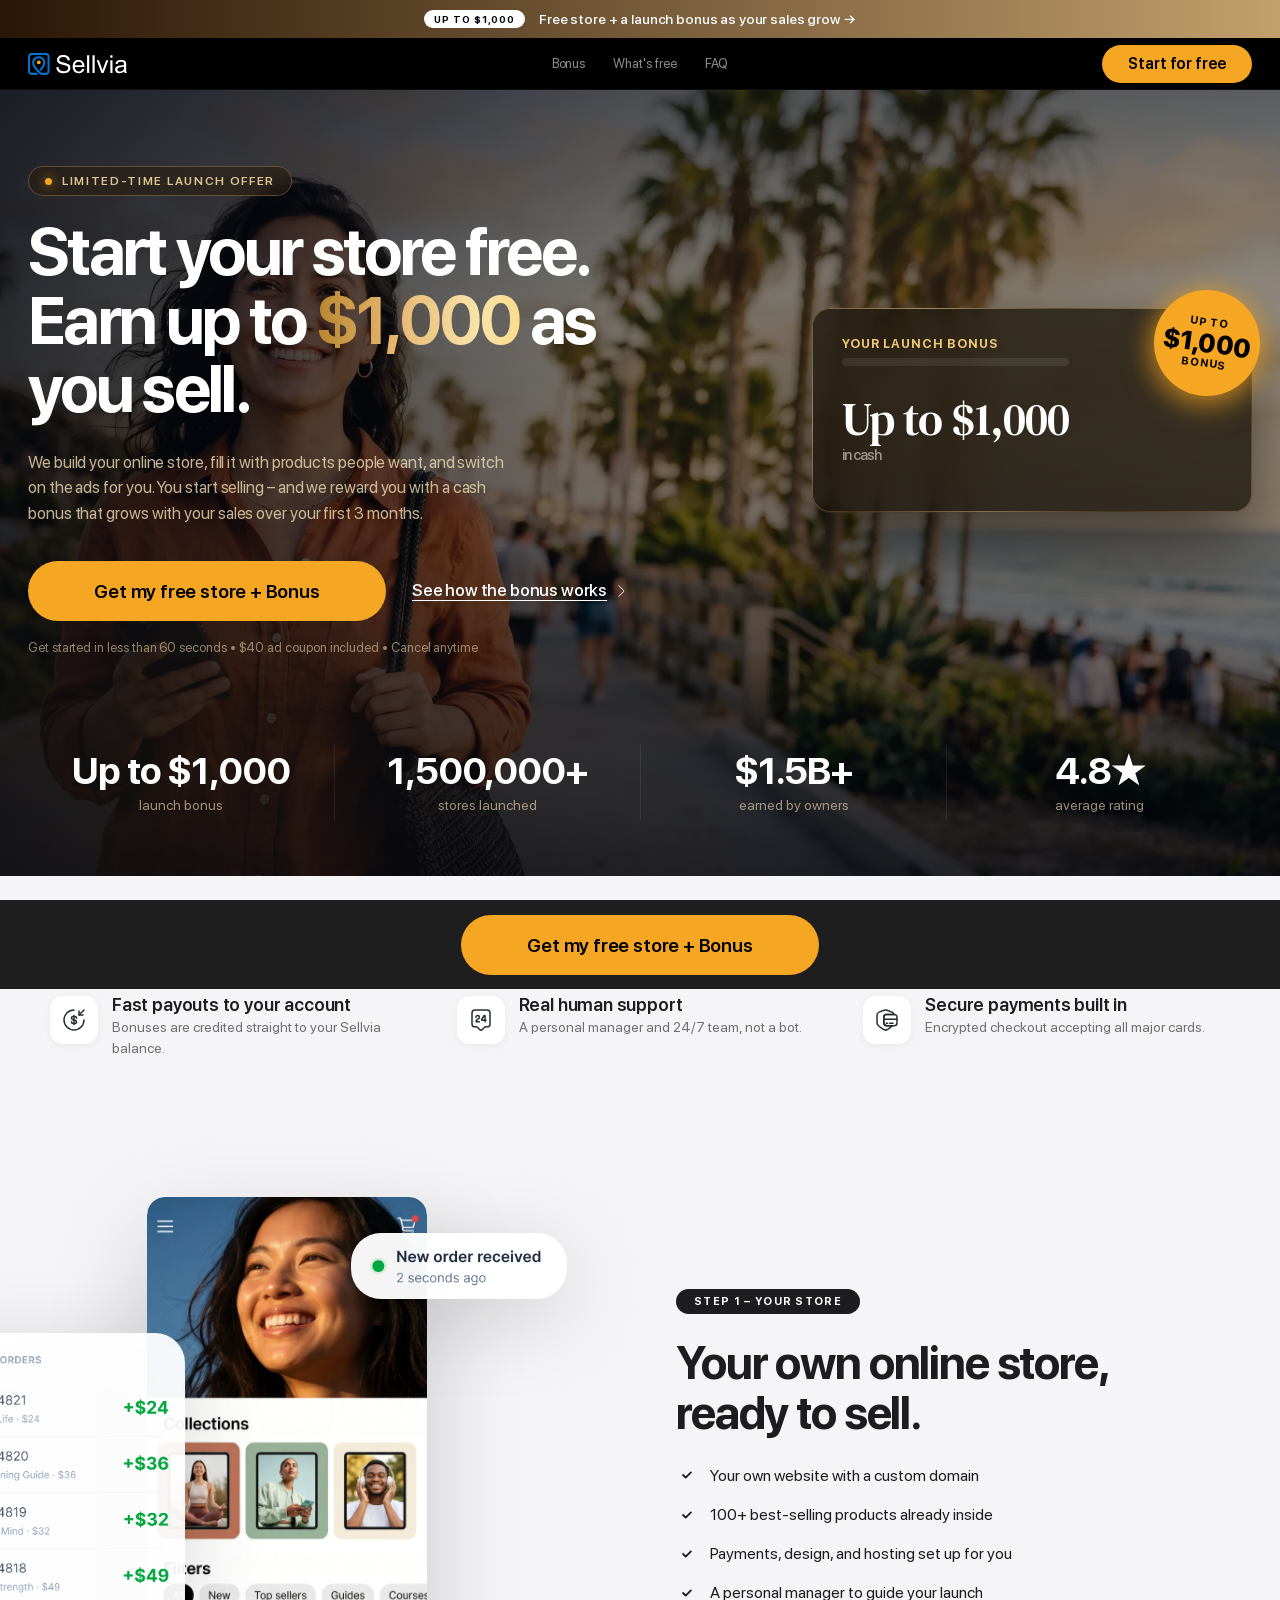
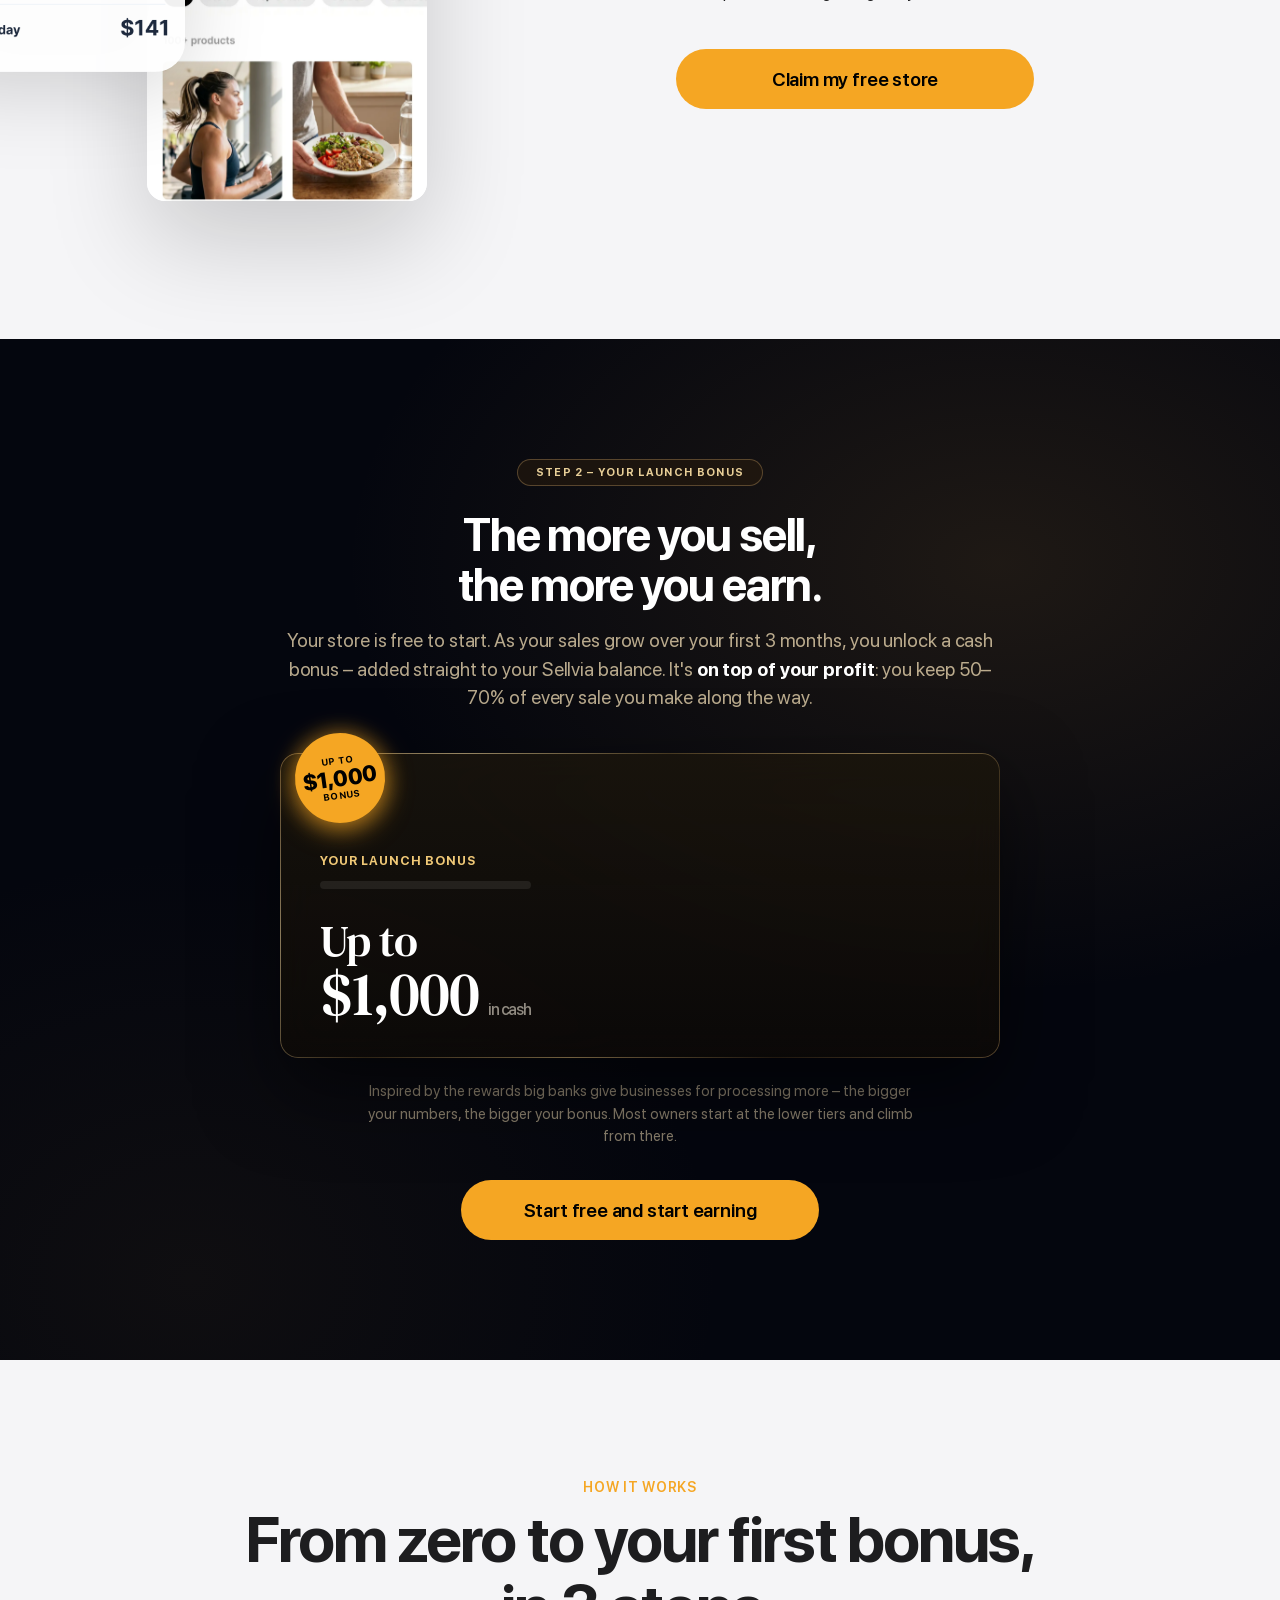
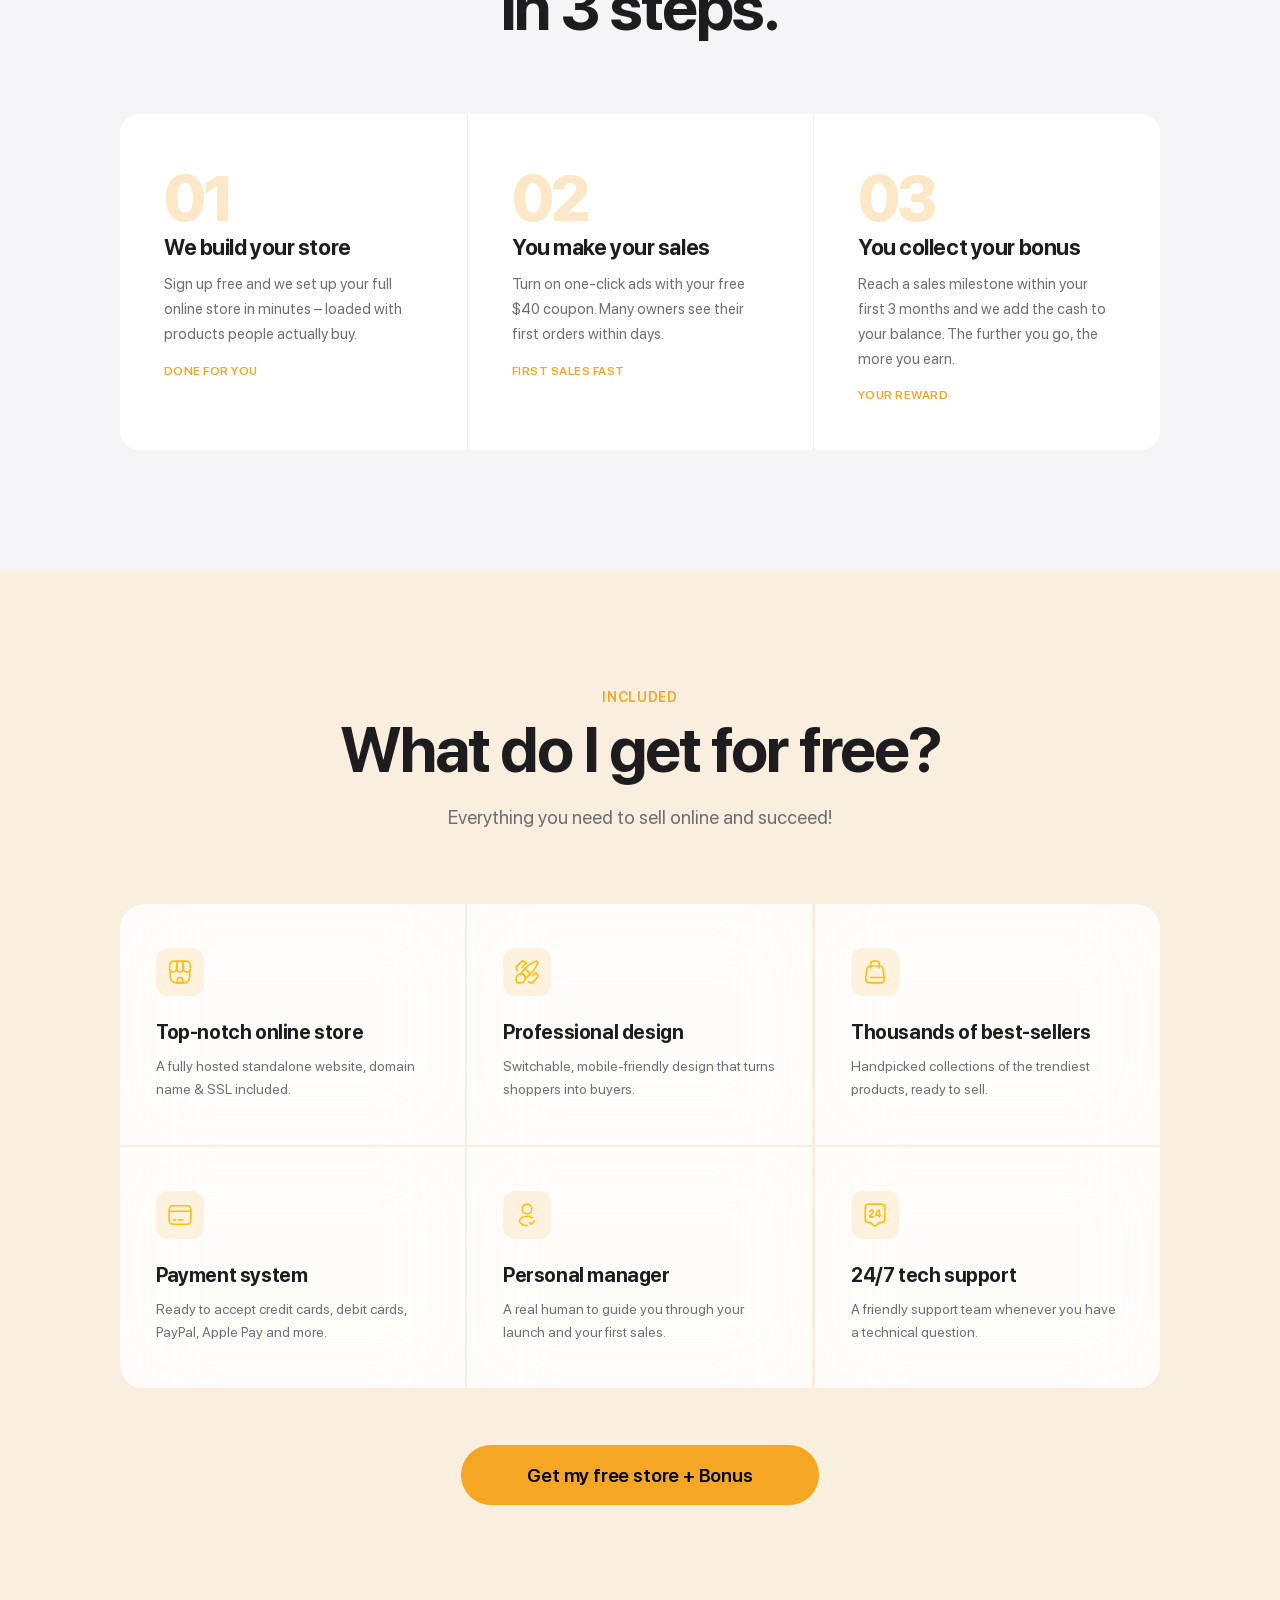
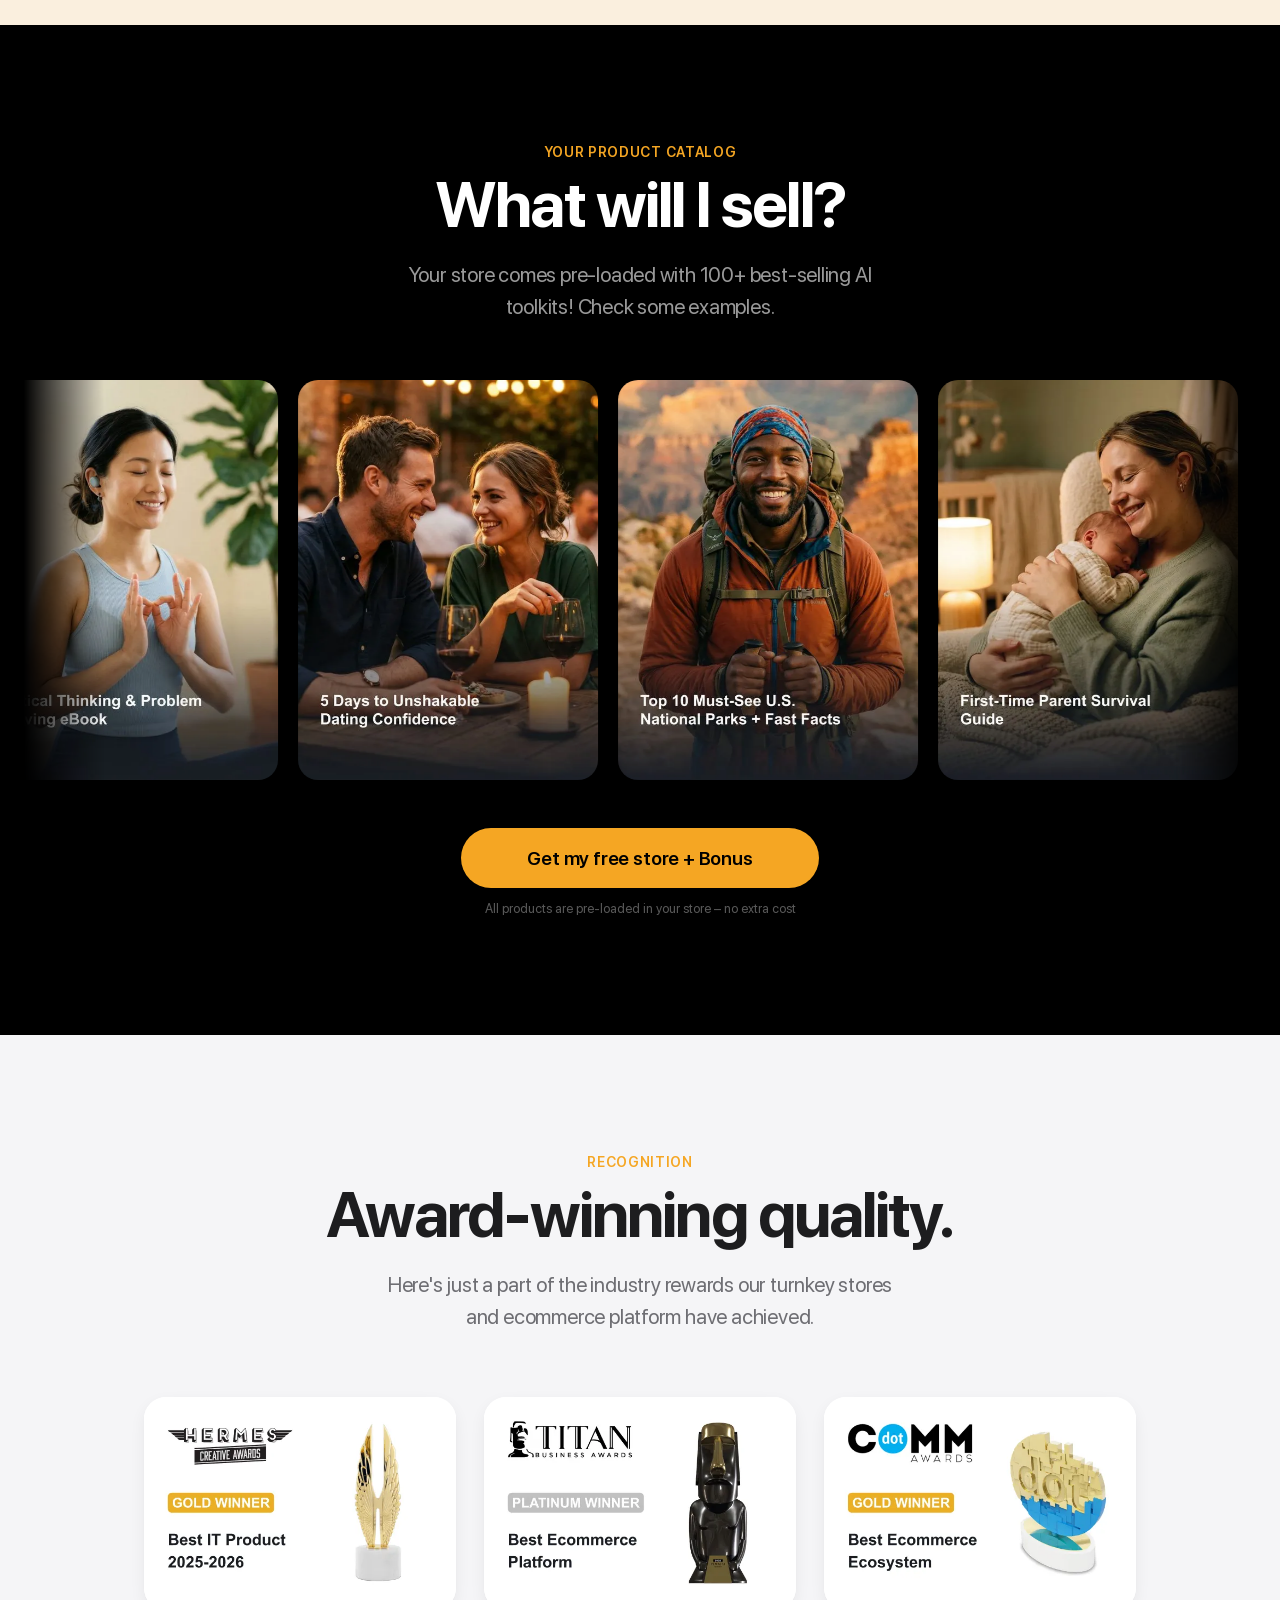
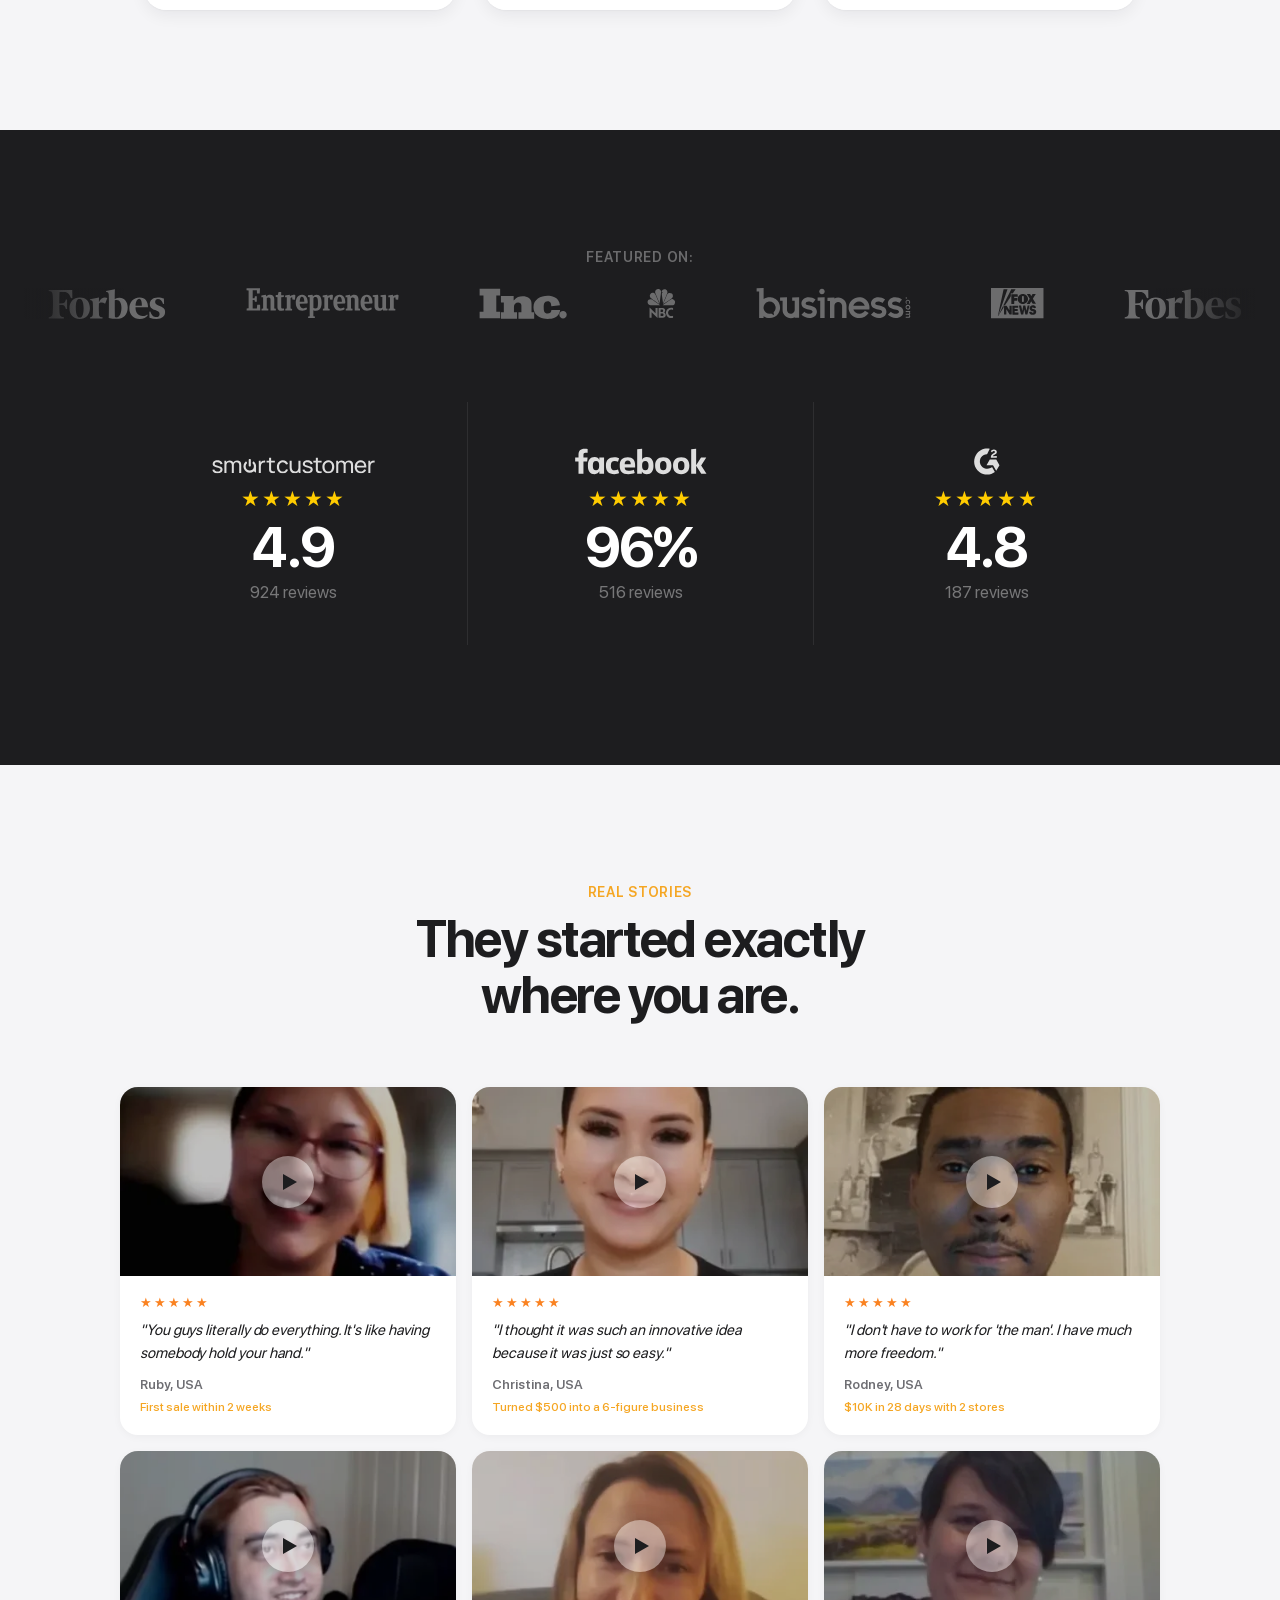
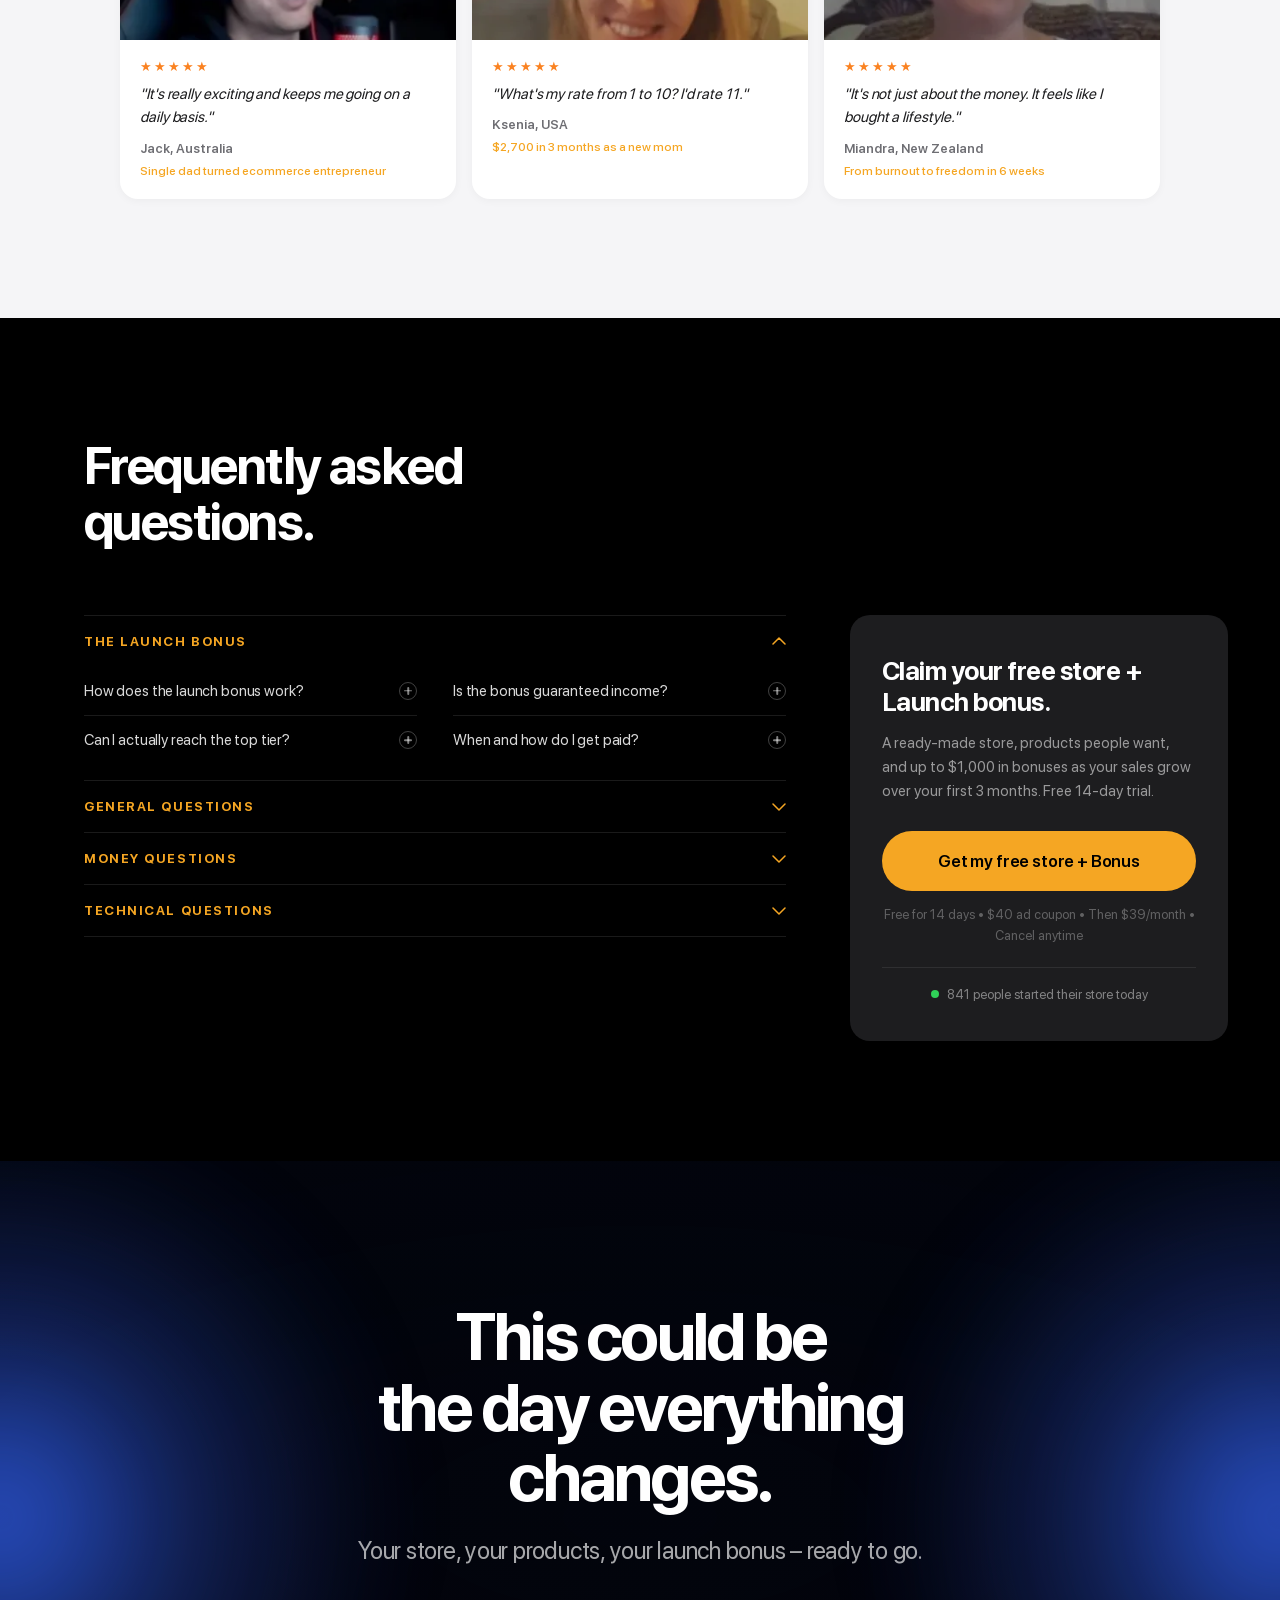
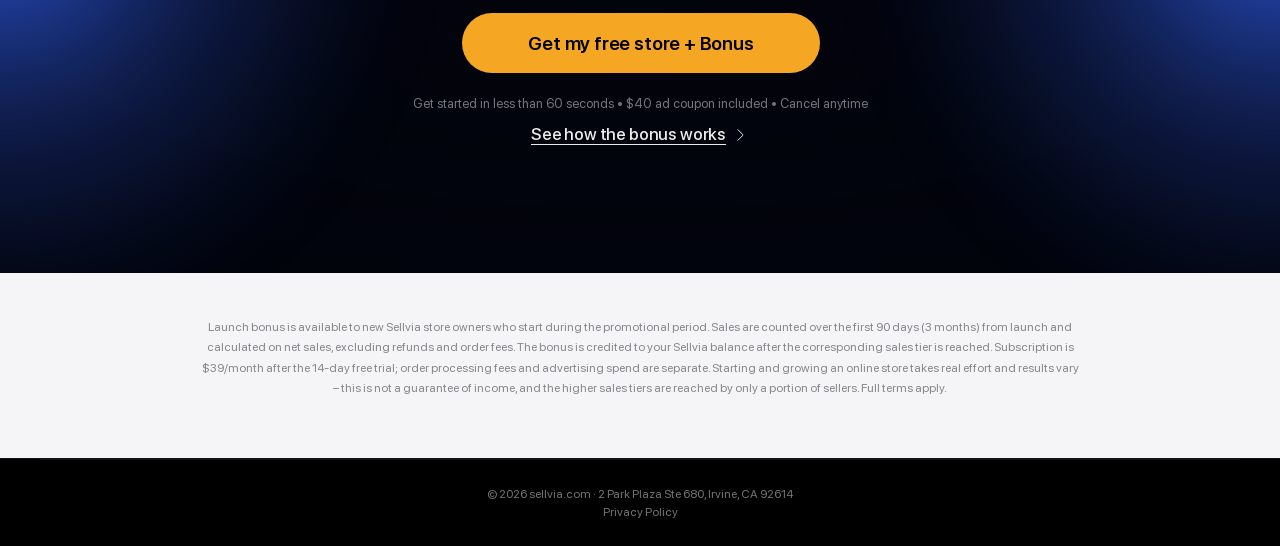
==== commit 2e19efcb: "final-sec link/caption + dark-blue orbs, bonus heading center, mobile polish - final-sec: secondary " ====
--- a/index.html
+++ b/index.html
@@ -724,8 +724,11 @@
   .stat-item:nth-child(odd) { border-left: none; }
 }
 @media(max-width:600px){
-  .stat-bar-inner { grid-template-columns: 1fr; row-gap: 22px; }
-  .stat-item { border-left: none; }
+  /* keep 2x2; vertical divider only between the two columns (odd=left has none,
+     even=right keeps the border from the .stat-item + .stat-item rule) */
+  .stat-bar-inner { grid-template-columns: repeat(2, 1fr); row-gap: 30px; padding: 40px 14px 40px; }
+  .stat-item { padding: 8px 8px; }
+  .stat-n { font-size: clamp(20px, 5.5vw, 26px); }
 }
 
 /* ════ SECTIONS ════ */
@@ -1648,18 +1651,24 @@
 }
 .final-aurora .final-orb {
   position: absolute; top: 50%;
-  width: clamp(440px, 52vw, 800px); aspect-ratio: 1 / 1;
+  width: clamp(528px, 62vw, 960px); aspect-ratio: 1 / 1;
   border-radius: 50%;
   mix-blend-mode: screen; will-change: transform, opacity;
-  background: radial-gradient(circle at center, #ffd576 0%, rgba(240,201,119,0.5) 34%, rgba(212,160,74,0) 70%);
+  background: radial-gradient(circle at center, #3a5fd0 0%, rgba(40,62,140,0.5) 34%, rgba(16,26,72,0) 70%);
   transform: translate(var(--tx), -50%);
-  animation: finalOrbBreath 7s ease-in-out infinite;
+  animation: finalOrbBreath 4s ease-in-out infinite;
 }
 .final-aurora .final-orb-l { left: 0;  --tx: -50%; }
 .final-aurora .final-orb-r { right: 0; --tx: 50%; }
+/* Steady, symmetric pulse - both orbs share it with no delay, so they stay in sync */
 @keyframes finalOrbBreath {
-  0%, 100% { transform: translate(var(--tx), -50%) scale(0.9);  opacity: 0.72; }
-  50%      { transform: translate(var(--tx), -50%) scale(1.12); opacity: 1; }
+  0%, 100% { transform: translate(var(--tx), -50%) scale(0.92); opacity: 0.5; }
+  50%      { transform: translate(var(--tx), -50%) scale(1.15); opacity: 1; }
+}
+/* Mobile: a single orb at the top, half-visible from the top edge */
+@media (max-width: 600px) {
+  .final-aurora .final-orb-r { display: none; }
+  .final-aurora .final-orb-l { top: 0; left: 50%; --tx: -50%; width: clamp(380px, 115vw, 640px); }
 }
 @media (prefers-reduced-motion: reduce) {
   .final-aurora .final-orb { animation: none; transform: translate(var(--tx), -50%); }
@@ -1691,7 +1700,7 @@
   letter-spacing: -0.01em;
 }
 .final-btns { display: flex; gap: 16px; justify-content: center; flex-wrap: wrap; }
-.final-fine { font-size: 13px; color: rgba(255,255,255,0.25); margin-top: 24px; }
+.final-fine { font-size: 13px; color: rgba(255,255,255,0.45); margin-top: 24px; }
 .final-cta-link {
   display: inline-flex;
   align-items: center;
@@ -1785,6 +1794,10 @@
 @media(max-width:740px) {
   .footer-top { grid-template-columns: 1fr; gap: 40px; }
   .footer-cols { grid-template-columns: 1fr 1fr; }
+}
+@media(max-width:600px) {
+  /* leave room so the fixed sticky CTA never covers the footer text */
+  footer { padding-bottom: 96px; }
 }
 
 /* ════ STICKY CTA (all screens) ════ */
@@ -2214,8 +2227,8 @@
 .ladder .bonus-badge .bb-up { font-size: 11px; font-weight: 700; letter-spacing: 0.06em; text-transform: uppercase; }
 .ladder .bonus-badge .bb-amt { font-size: 26px; font-weight: 800; letter-spacing: -0.02em; margin: 2px 0; }
 .ladder .bonus-badge .bb-lbl { font-size: 11px; font-weight: 700; letter-spacing: 0.08em; text-transform: uppercase; }
-.hero--devin-v2 .ladder .bonus-badge { top: -8px; right: -8px; transform: rotate(8deg); }
-.bonus-section.is-bento .ladder .bonus-badge { top: -28px; left: -8px; transform: rotate(-8deg) scale(0.85); }
+.hero--devin-v2 .ladder .bonus-badge { top: -18px; right: -8px; transform: rotate(8deg); }
+.bonus-section.is-bento .ladder .bonus-badge { top: -28px; left: 7px; transform: rotate(-8deg) scale(0.85); }
 .ladder .lrow {
   position: relative; z-index: 1;
   display: flex; justify-content: space-between; align-items: center;
@@ -2292,7 +2305,7 @@
   .hero--devin-v2 .ladder .lrow.show { max-height: none; }
 }
 @media (max-width: 560px) {
-  .hero--devin-v2 .grid { padding: 84px 18px 52px; }
+  .hero--devin-v2 .grid { padding: 54px 18px 52px; }
   .ladder { padding: 24px 22px 20px; }
   .ladder .big { font-size: 40px; }
   .ladder .lrow { font-size: 14px; }
@@ -3321,7 +3334,7 @@
   border: 1px solid rgba(232,184,115,0.30);
   color: rgba(255,228,168,0.9);
 }
-.bonus-section.is-bento .bonus-heading { color: #fff; }
+.bonus-section.is-bento .bonus-heading { color: #fff; margin-left: auto; margin-right: auto; text-align: center; }
 /* Wider lead so it fits in <=3 lines down to tablet width */
 .bonus-section.is-bento .bonus-sub { color: rgba(245,225,185,0.74); font-size: 19px; max-width: 720px; margin-left: auto; margin-right: auto; }
 .bonus-section.is-bento .bonus-sub b { color: #fff; }
@@ -4070,13 +4083,13 @@
     <div class="final-btns appear d2">
       <a href="https://sellvia.com/checkout/?product=custom&type_custom=free_basic_hosting" class="btn btn-filled">Get my free store + Bonus</a>
     </div>
-    <p class="final-fine appear d3">Get started in less than 60 seconds • Cancel anytime</p>
-    <button type="button" onclick="SellviaChat.open()" class="final-cta-link appear d4">
-      Get free consultation
+    <p class="final-fine appear d3">Get started in less than 60 seconds • $40 ad coupon included • Cancel anytime</p>
+    <a href="#bonus" class="final-cta-link appear d4">
+      See how the bonus works
       <svg viewBox="0 0 24 24" fill="none" aria-hidden="true">
         <path d="M8.91 19.92l6.52-6.52c.77-.77.77-2.03 0-2.8L8.91 4.08" stroke="currentColor" stroke-width="1.5" stroke-linecap="round" stroke-linejoin="round"/>
       </svg>
-    </button>
+    </a>
   </div>
 </section>
 
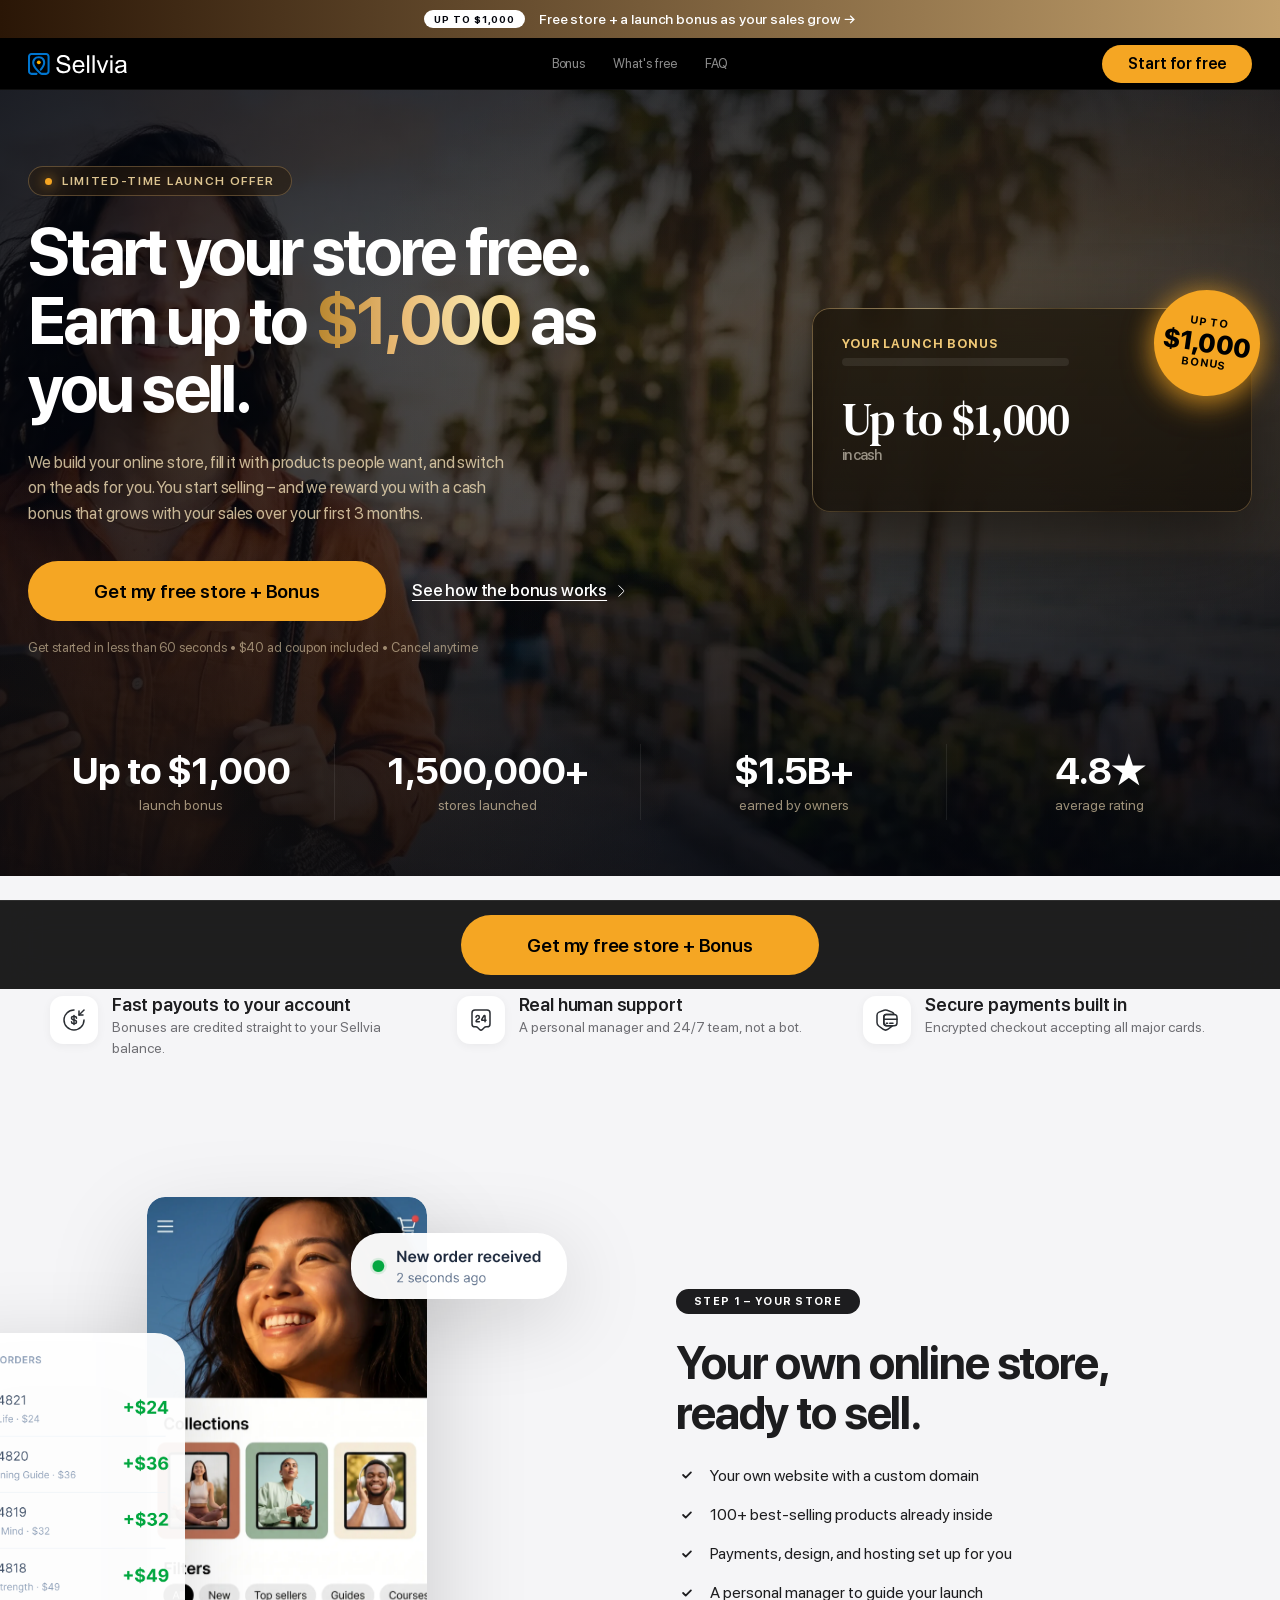
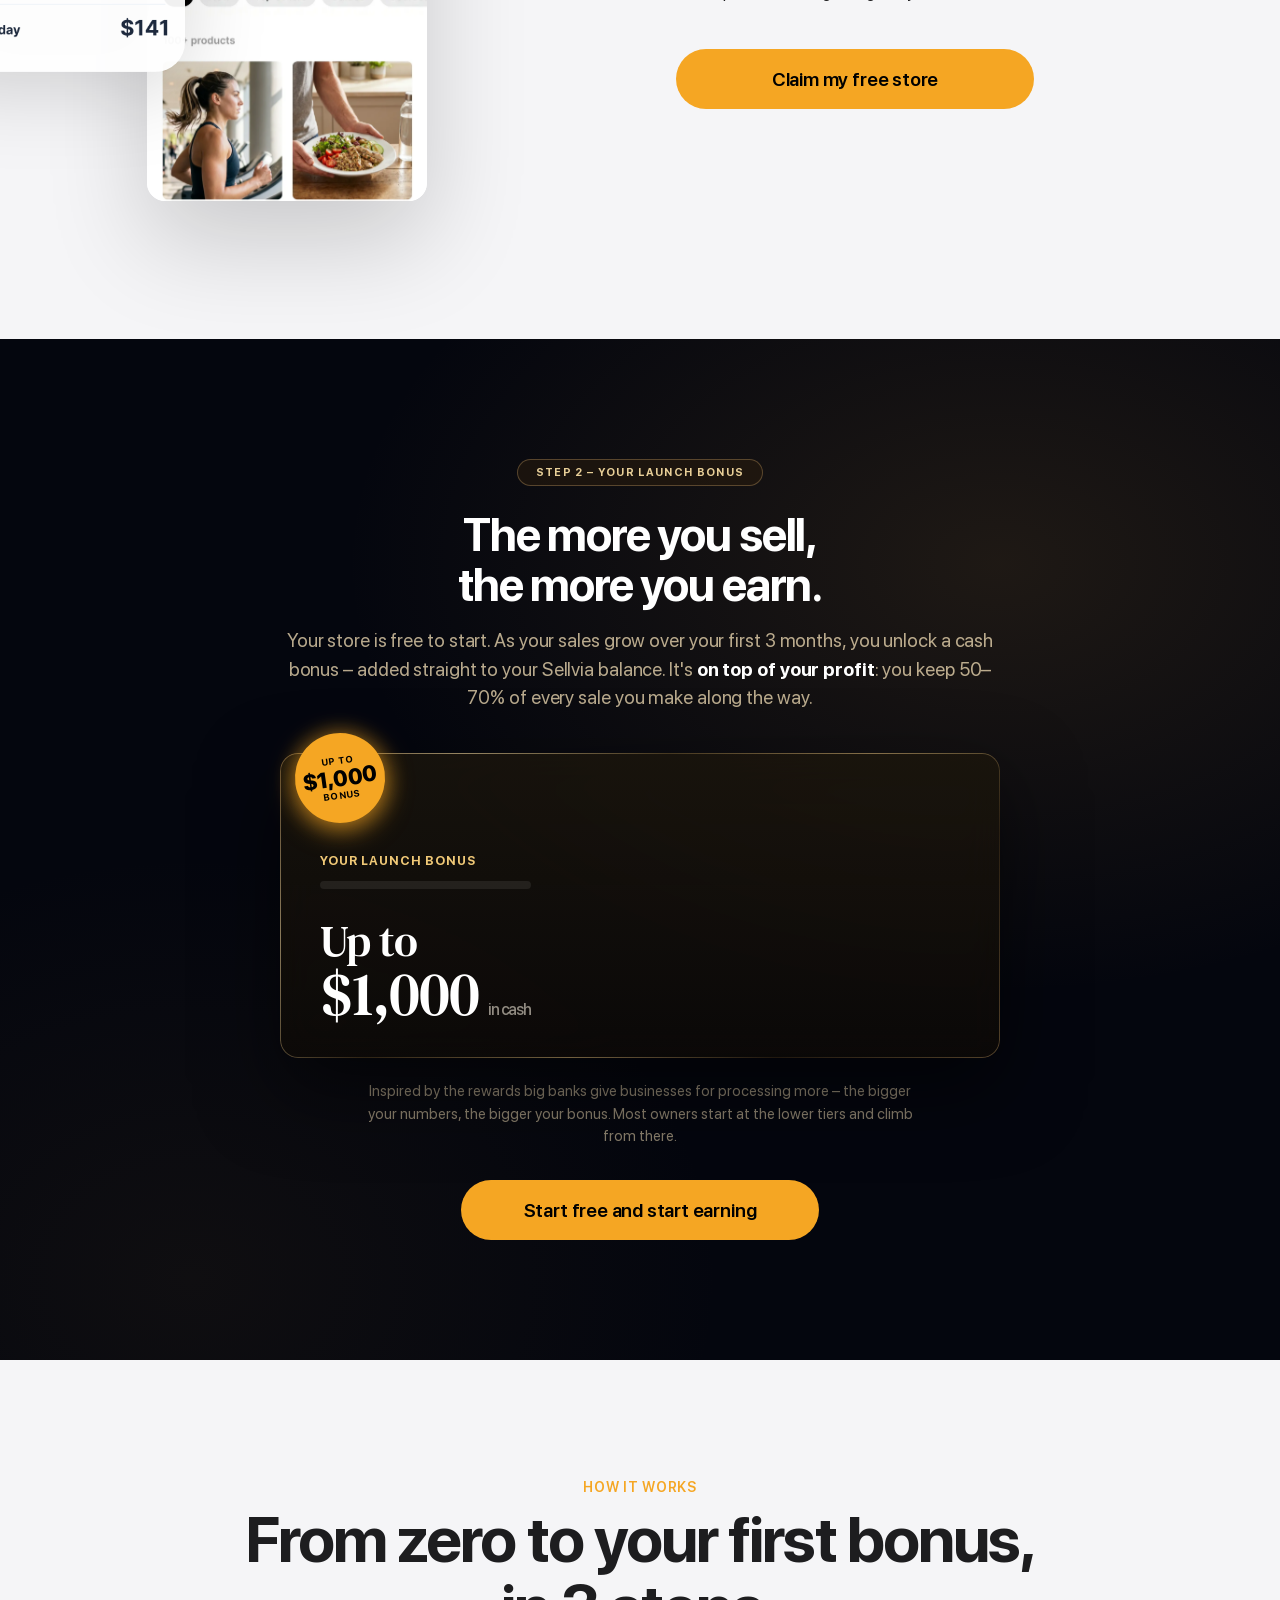
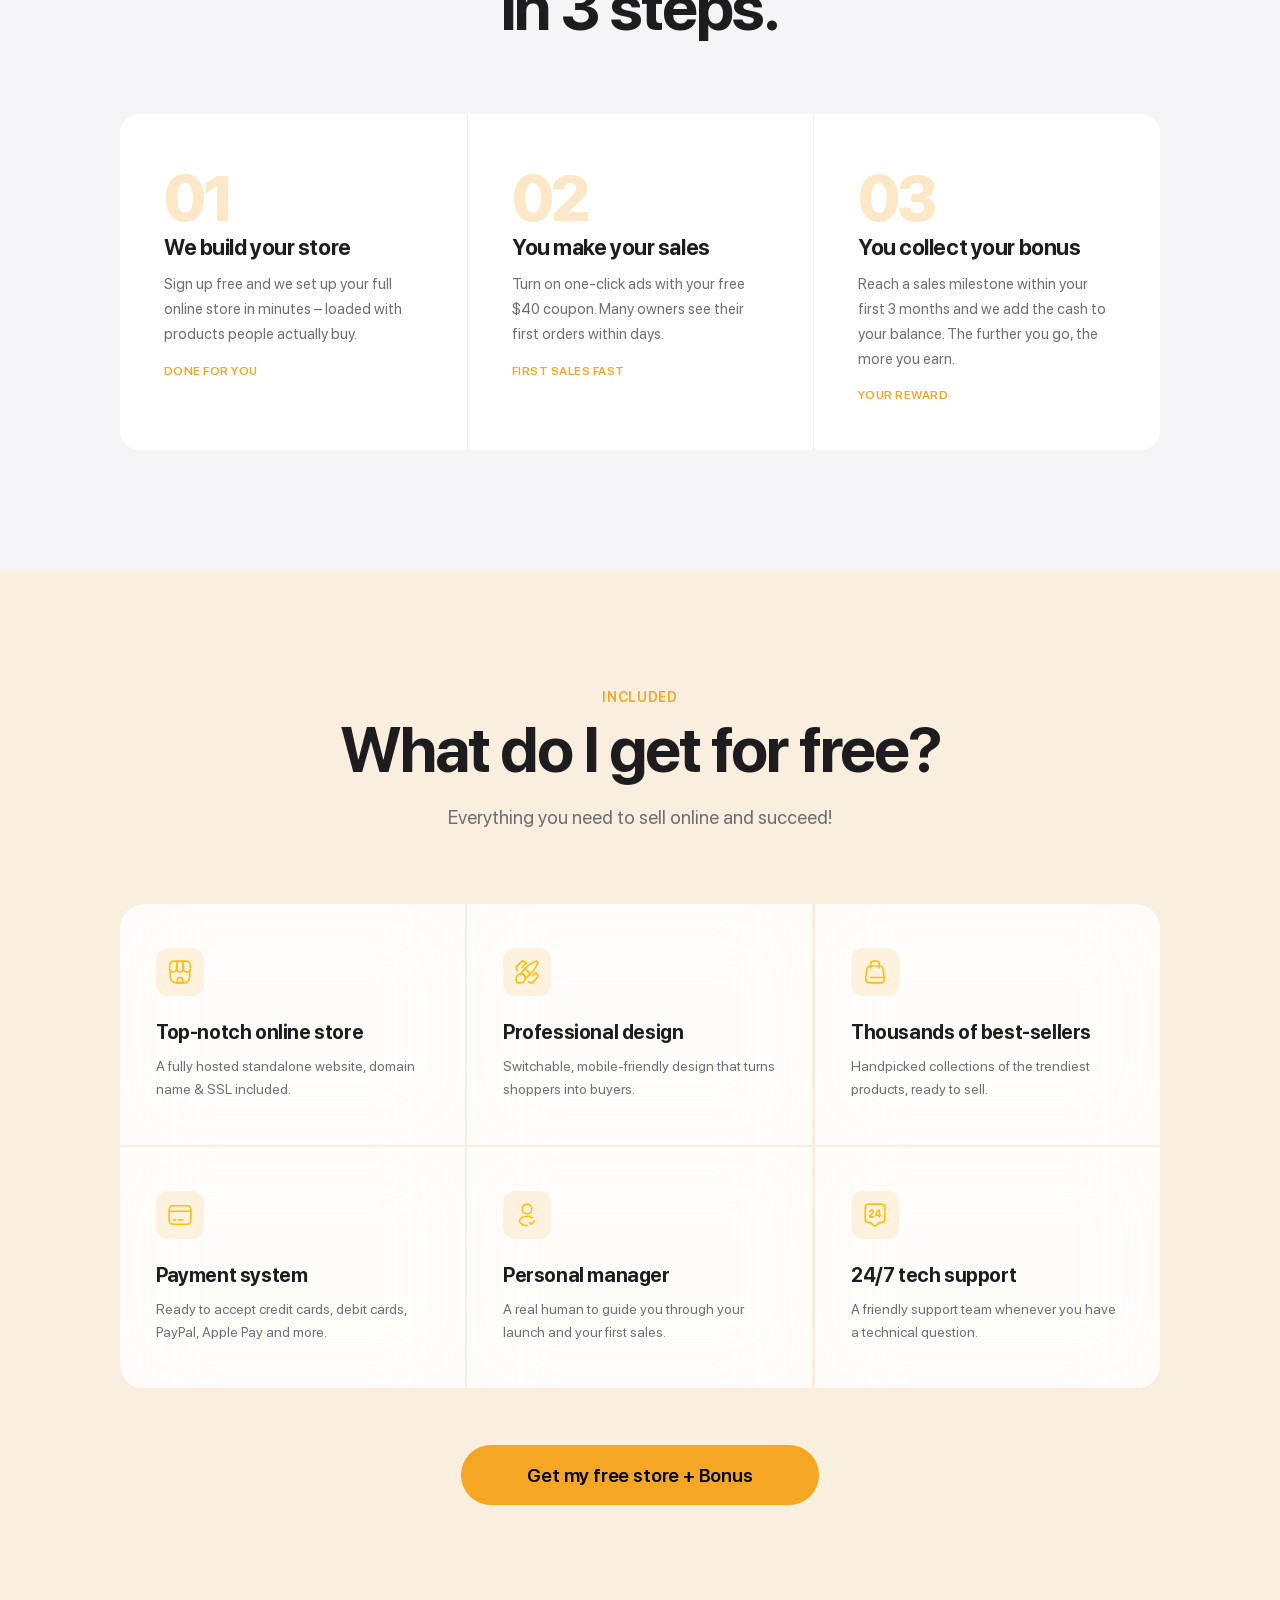
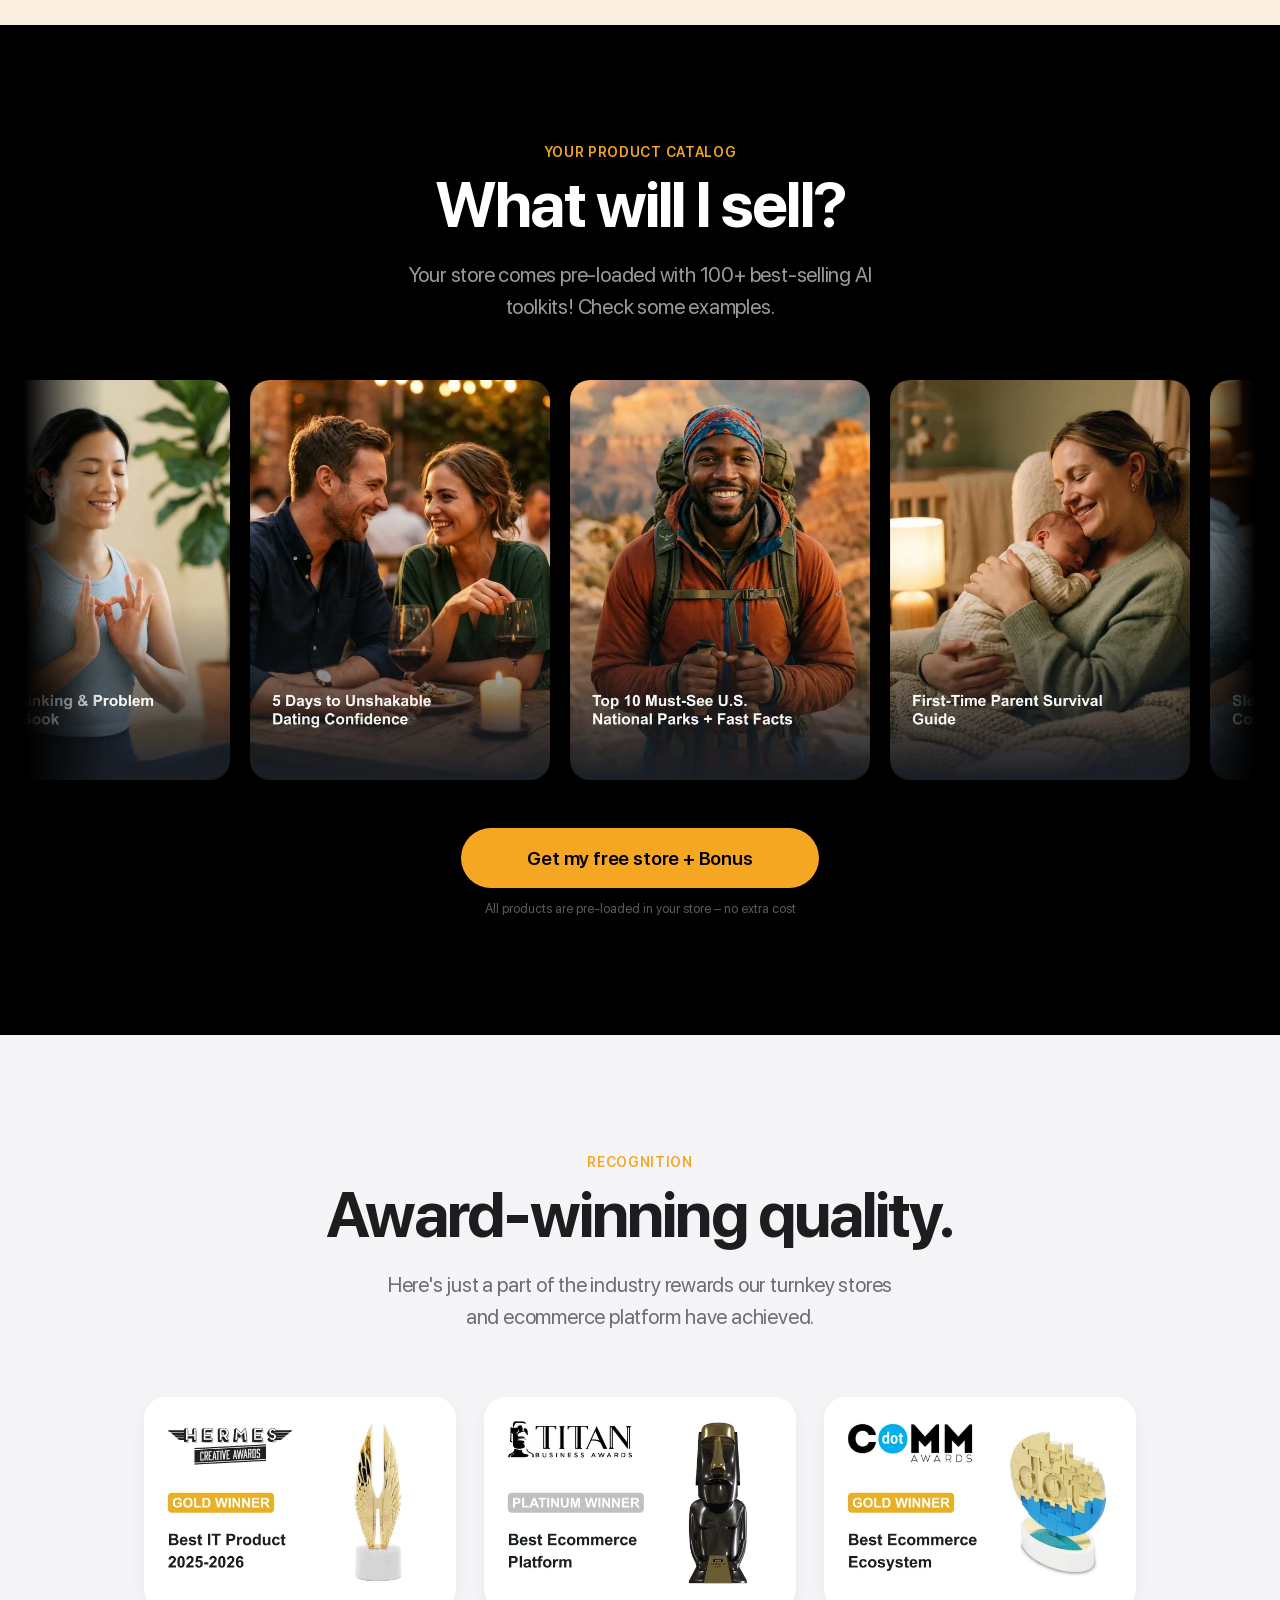
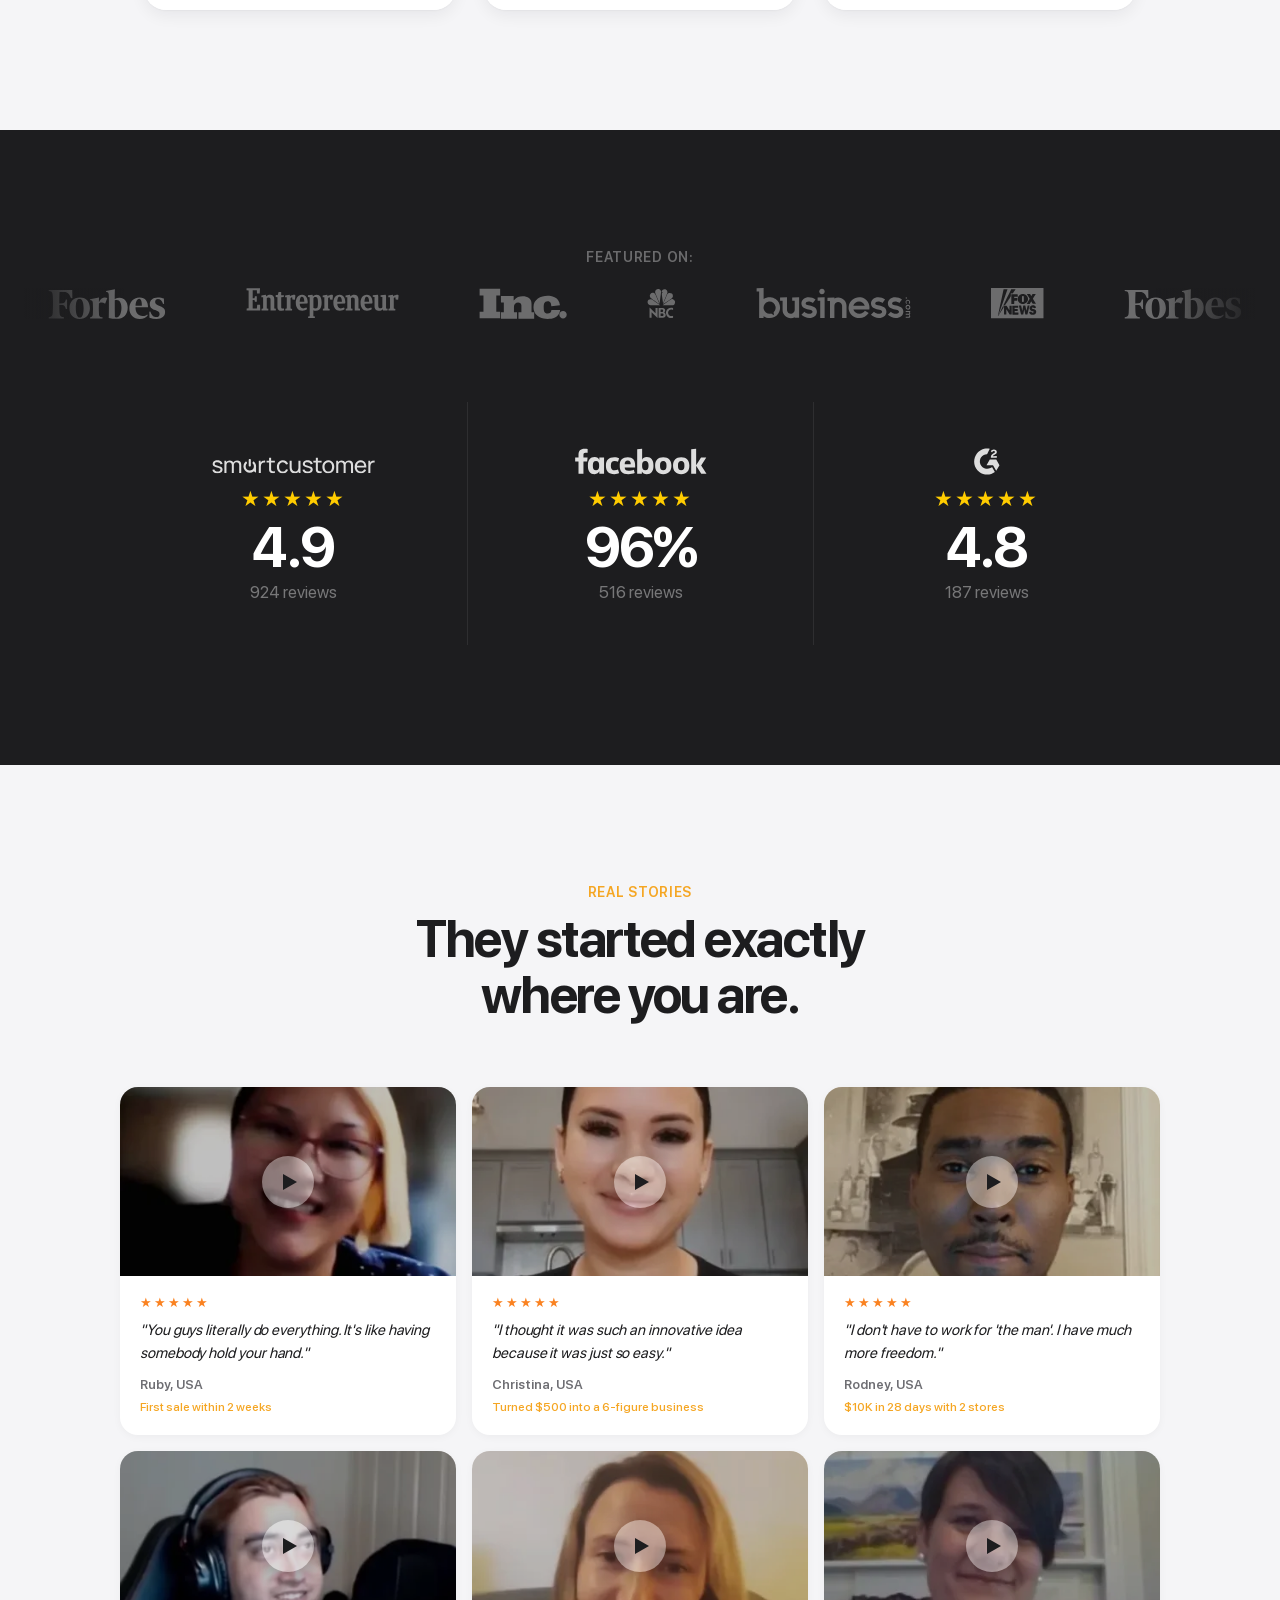
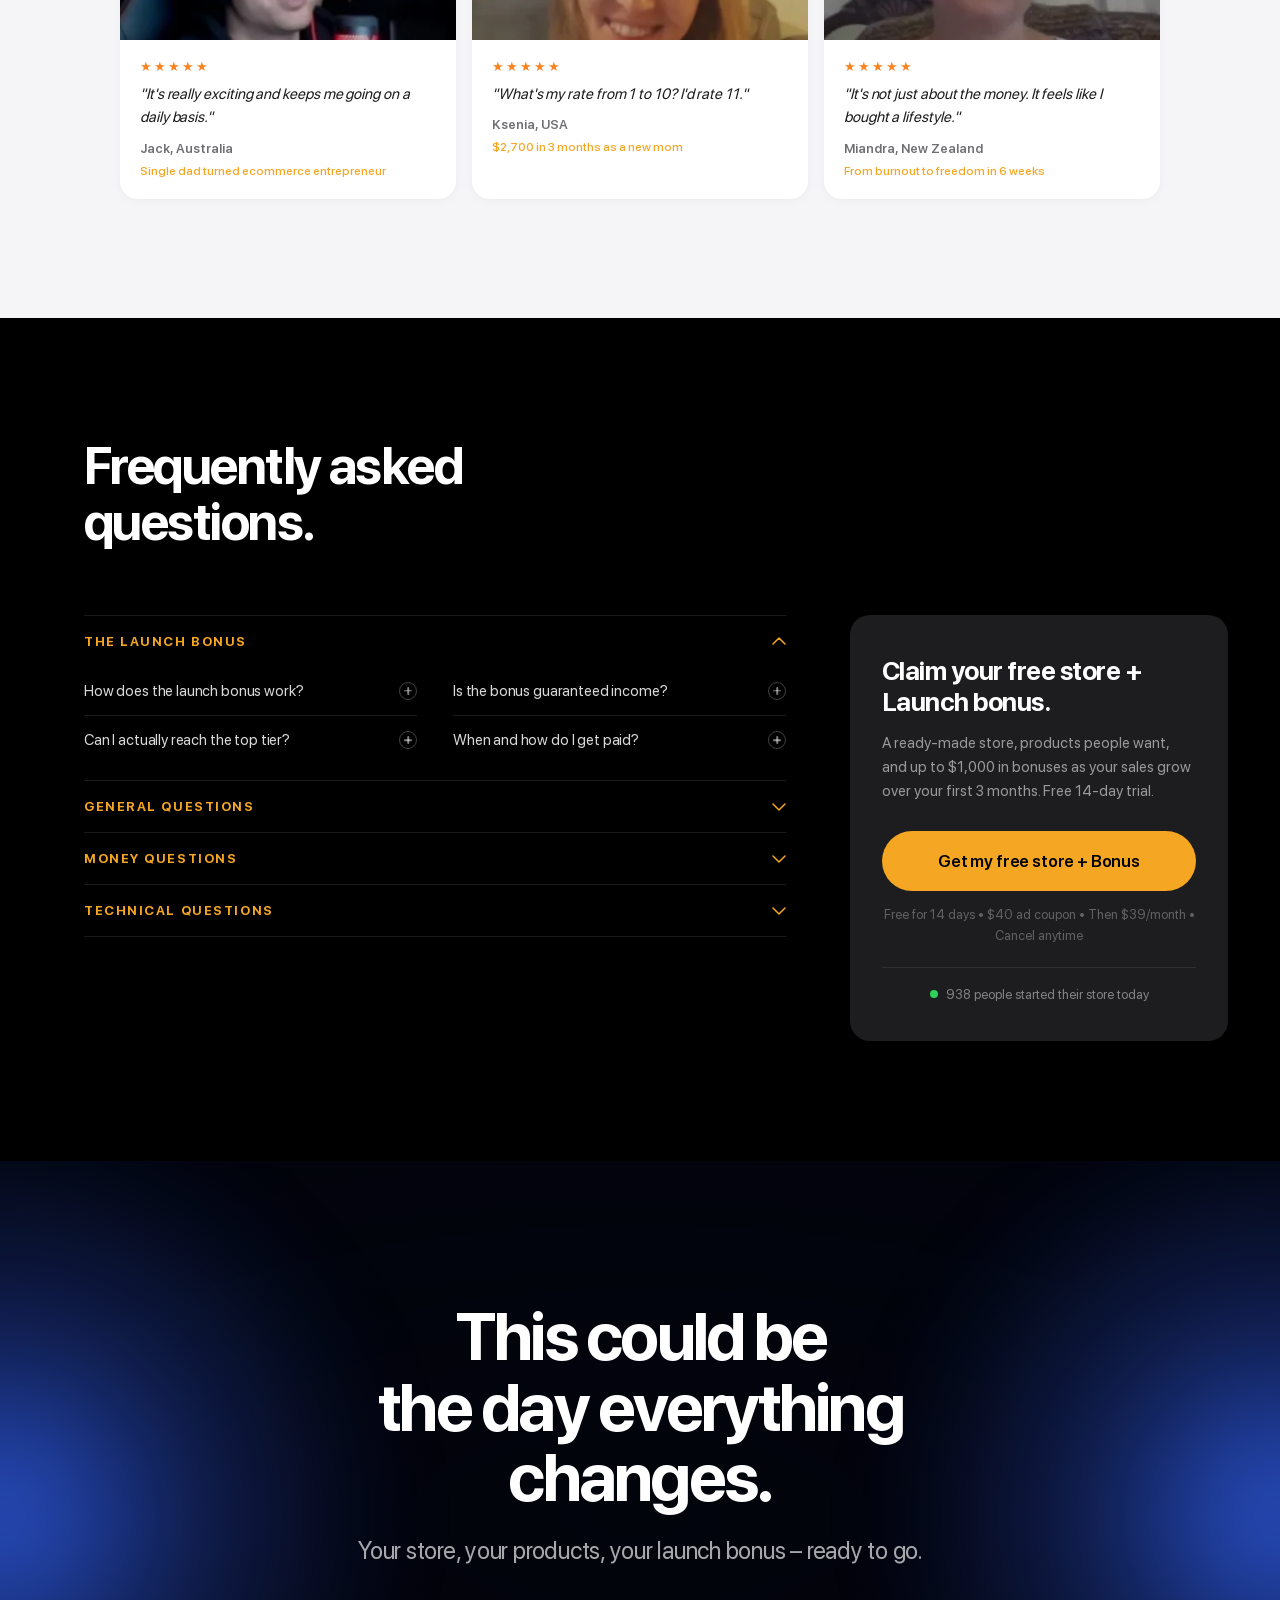
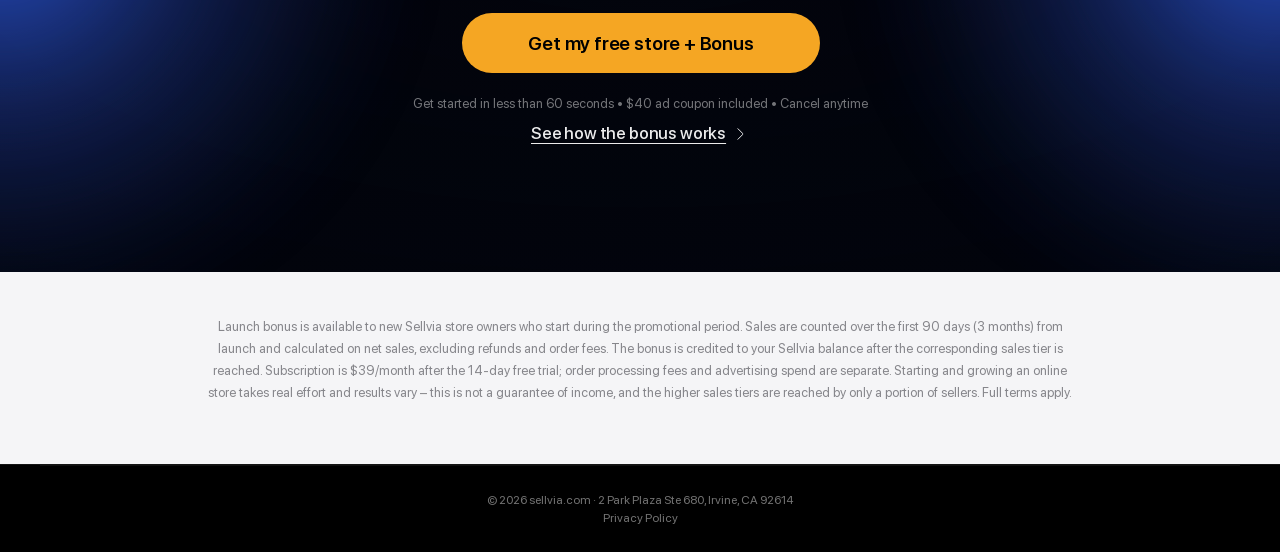
==== commit c6db0e90: "fine-sec 13px, final-sec fine→link 15px, refreshed hero slides - fine-print section text 12px -> 13p" ====
--- a/index.html
+++ b/index.html
@@ -1705,7 +1705,7 @@
   display: inline-flex;
   align-items: center;
   gap: 6px;
-  margin-top: 16px;
+  margin-top: 15px;
   padding: 0;
   background: none;
   border: none;
@@ -4096,7 +4096,7 @@
 <!-- ═══ FINE PRINT ═══ -->
 <style>
 .fine-sec { background: #f5f5f7; padding: 44px 24px 60px; }
-.fine-sec p { max-width: 880px; margin: 0 auto; text-align: center; font-size: 12px; line-height: 1.7; color: var(--c-gray3); }
+.fine-sec p { max-width: 880px; margin: 0 auto; text-align: center; font-size: 13px; line-height: 1.7; color: var(--c-gray3); }
 </style>
 <section class="fine-sec">
   <p>Launch bonus is available to new Sellvia store owners who start during the promotional period. Sales are counted over the first 90 days (3 months) from launch and calculated on net sales, excluding refunds and order fees. The bonus is credited to your Sellvia balance after the corresponding sales tier is reached. Subscription is $39/month after the 14-day free trial; order processing fees and advertising spend are separate. Starting and growing an online store takes real effort and results vary – this is not a guarantee of income, and the higher sales tiers are reached by only a portion of sellers. Full terms apply.</p>
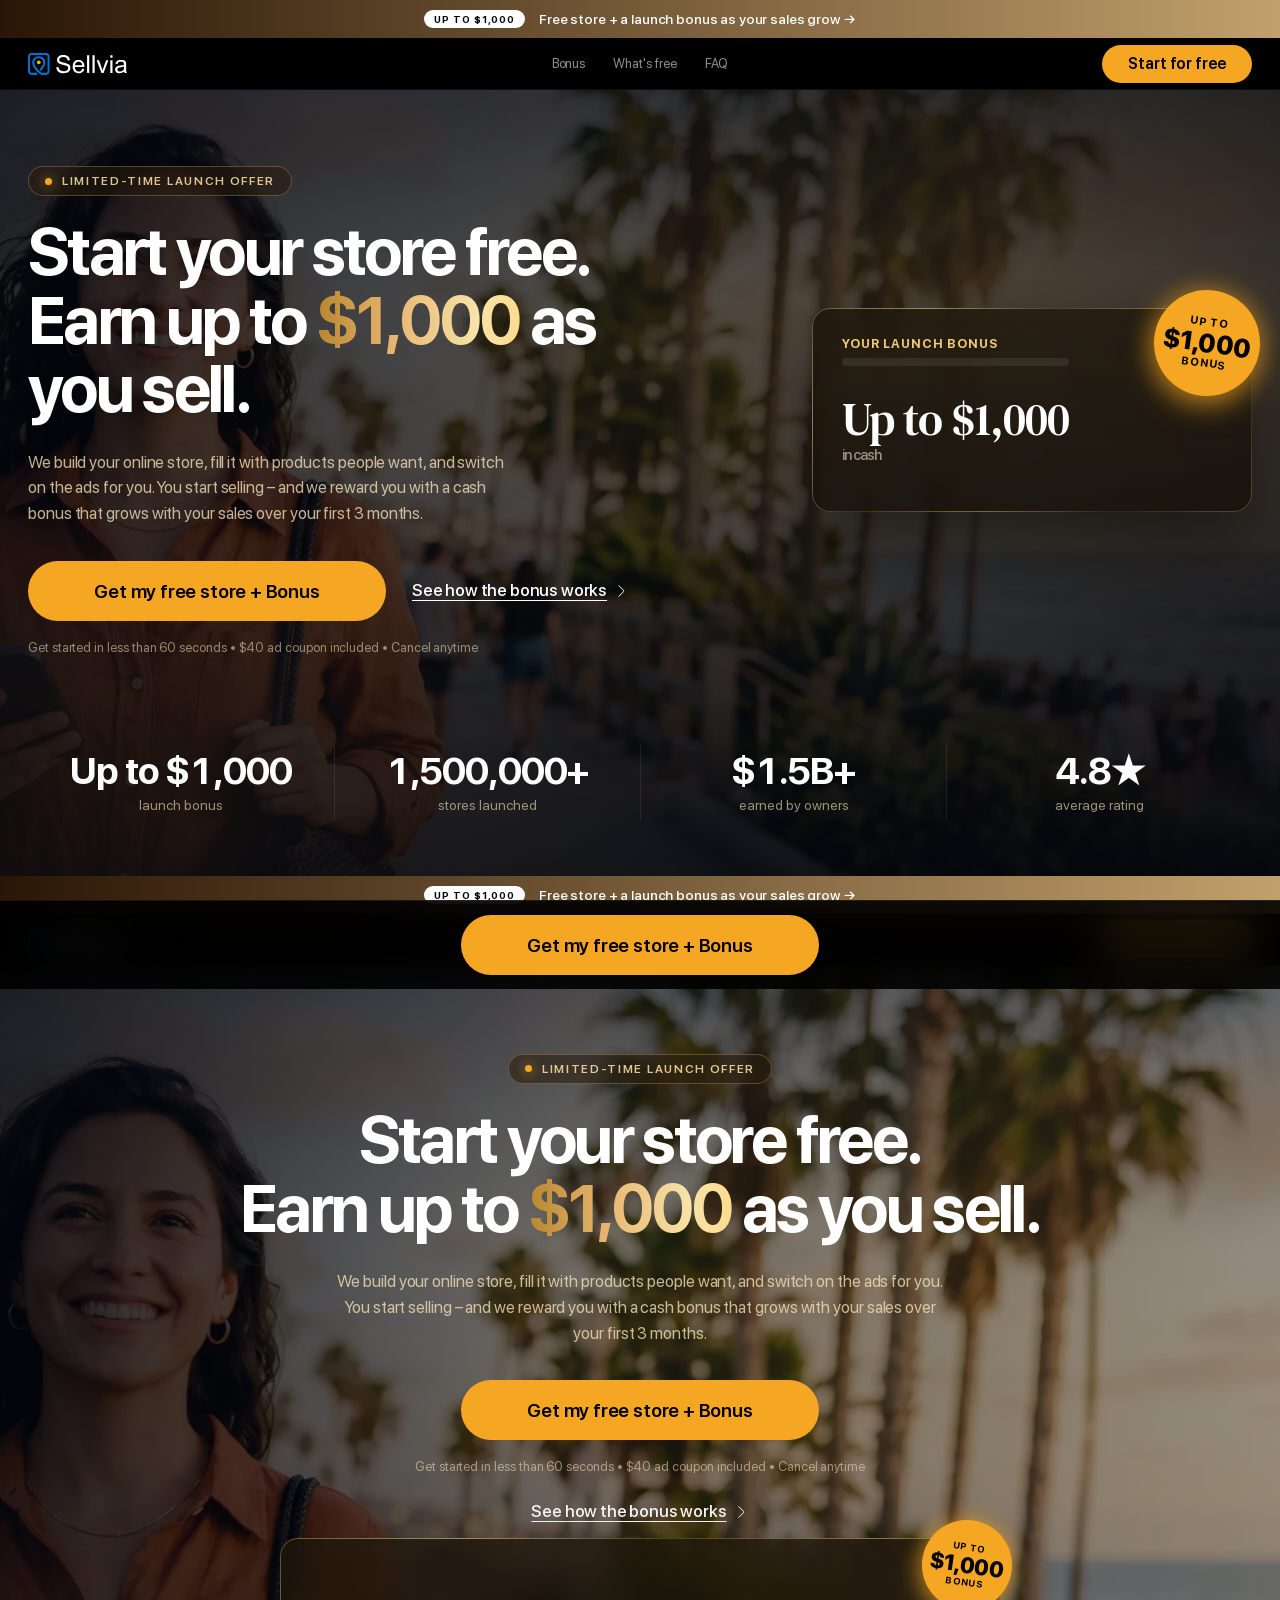
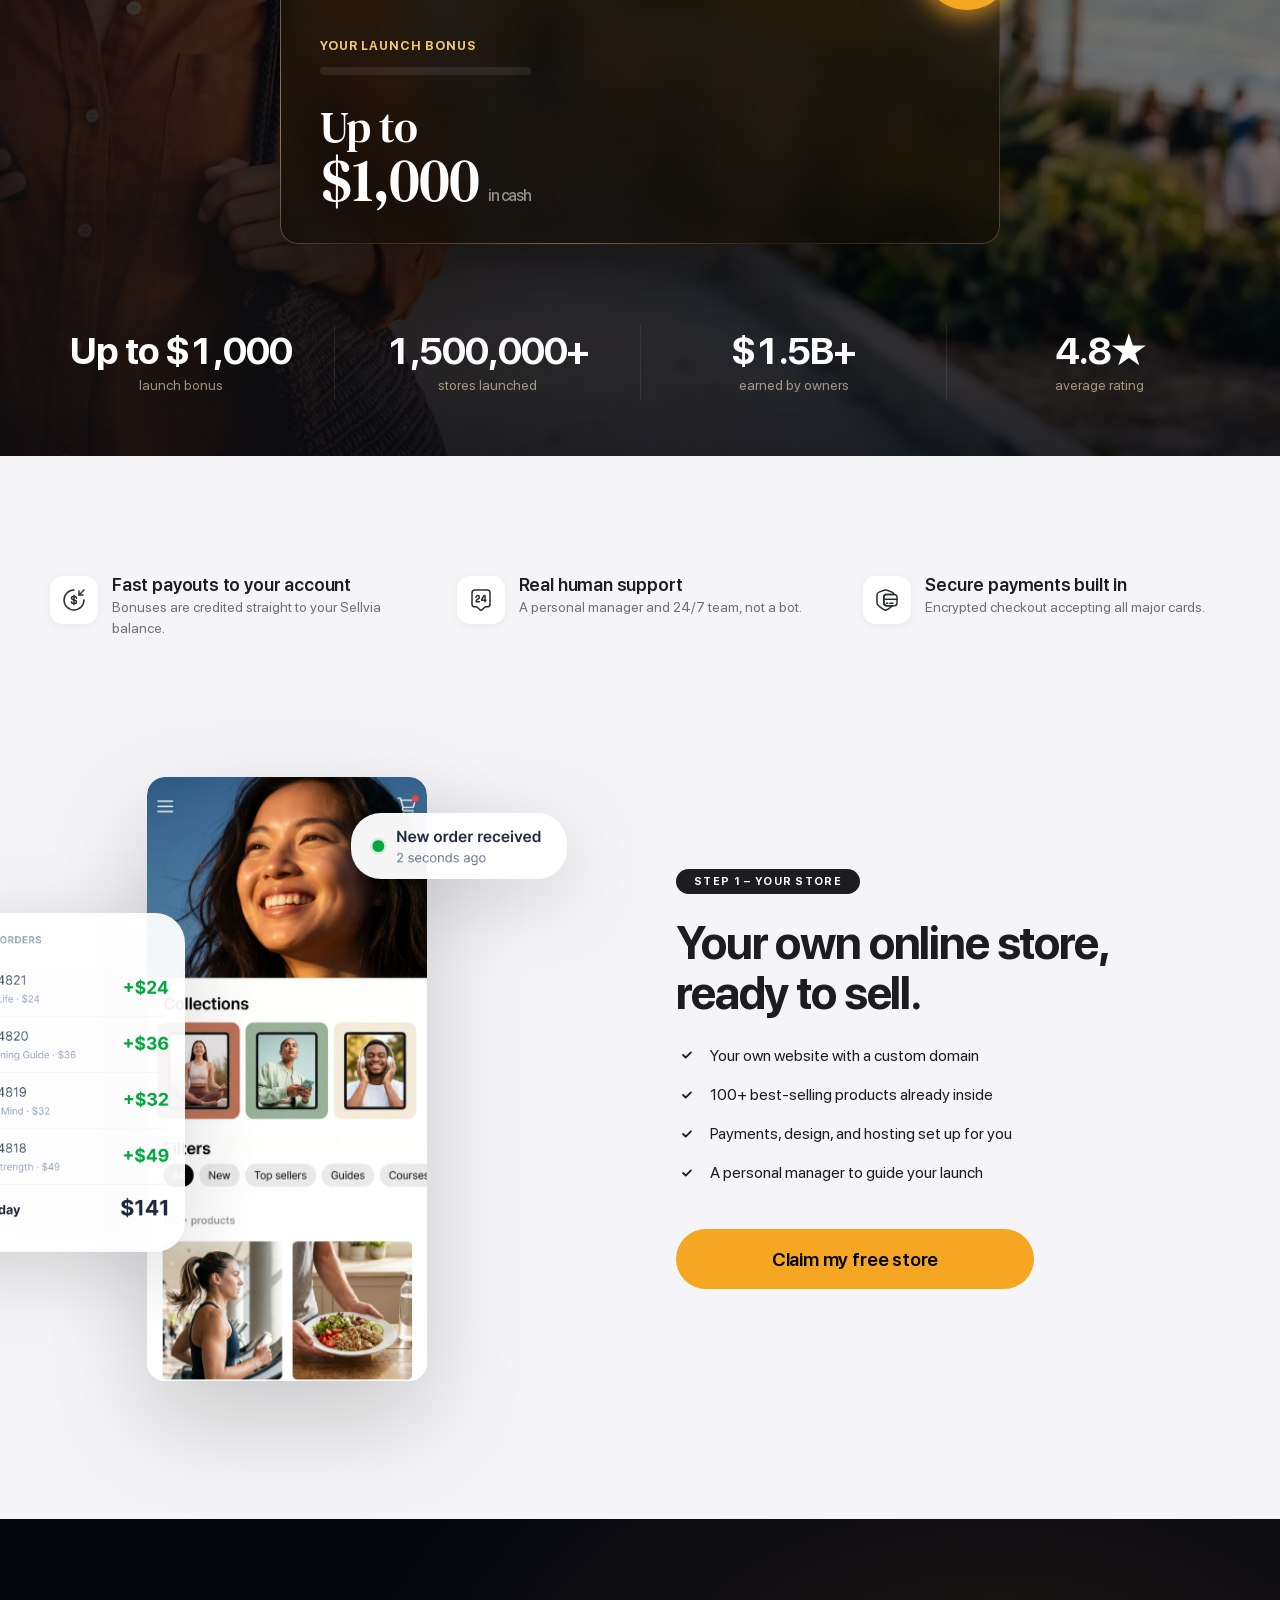
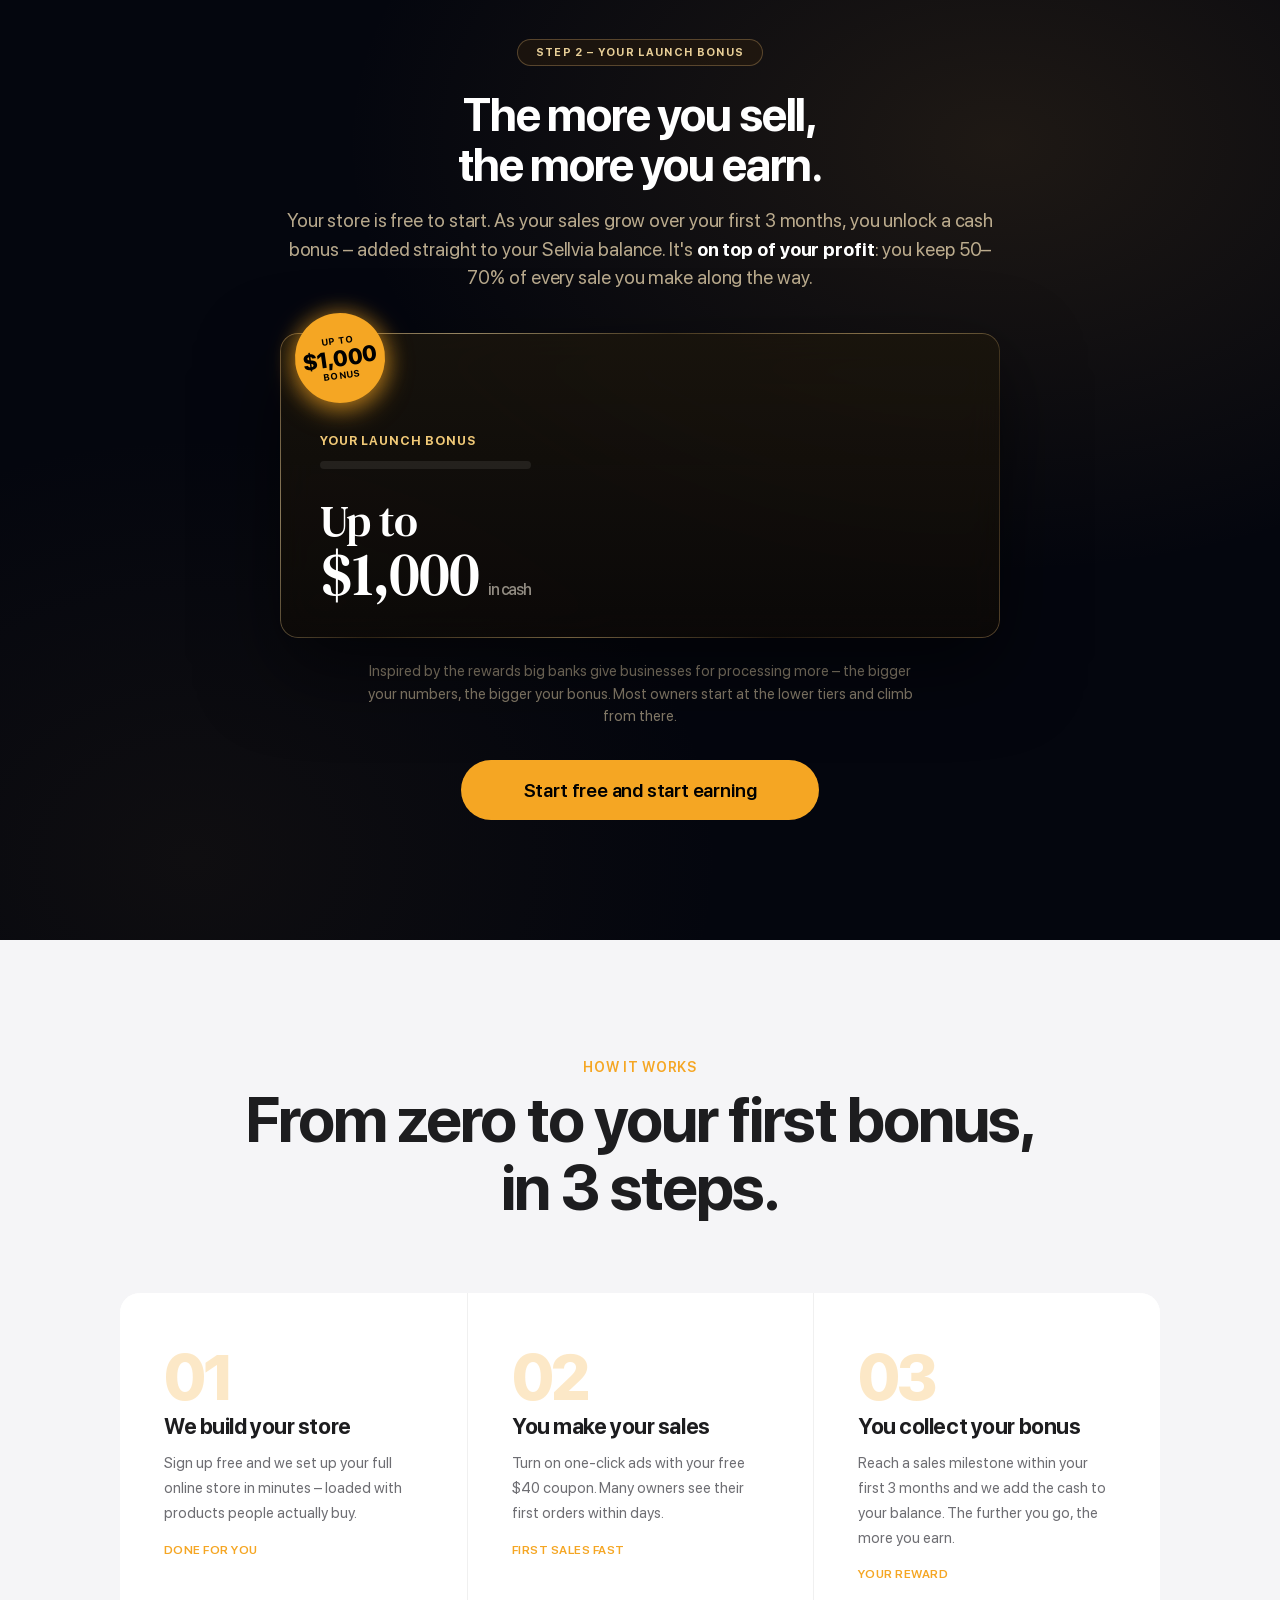
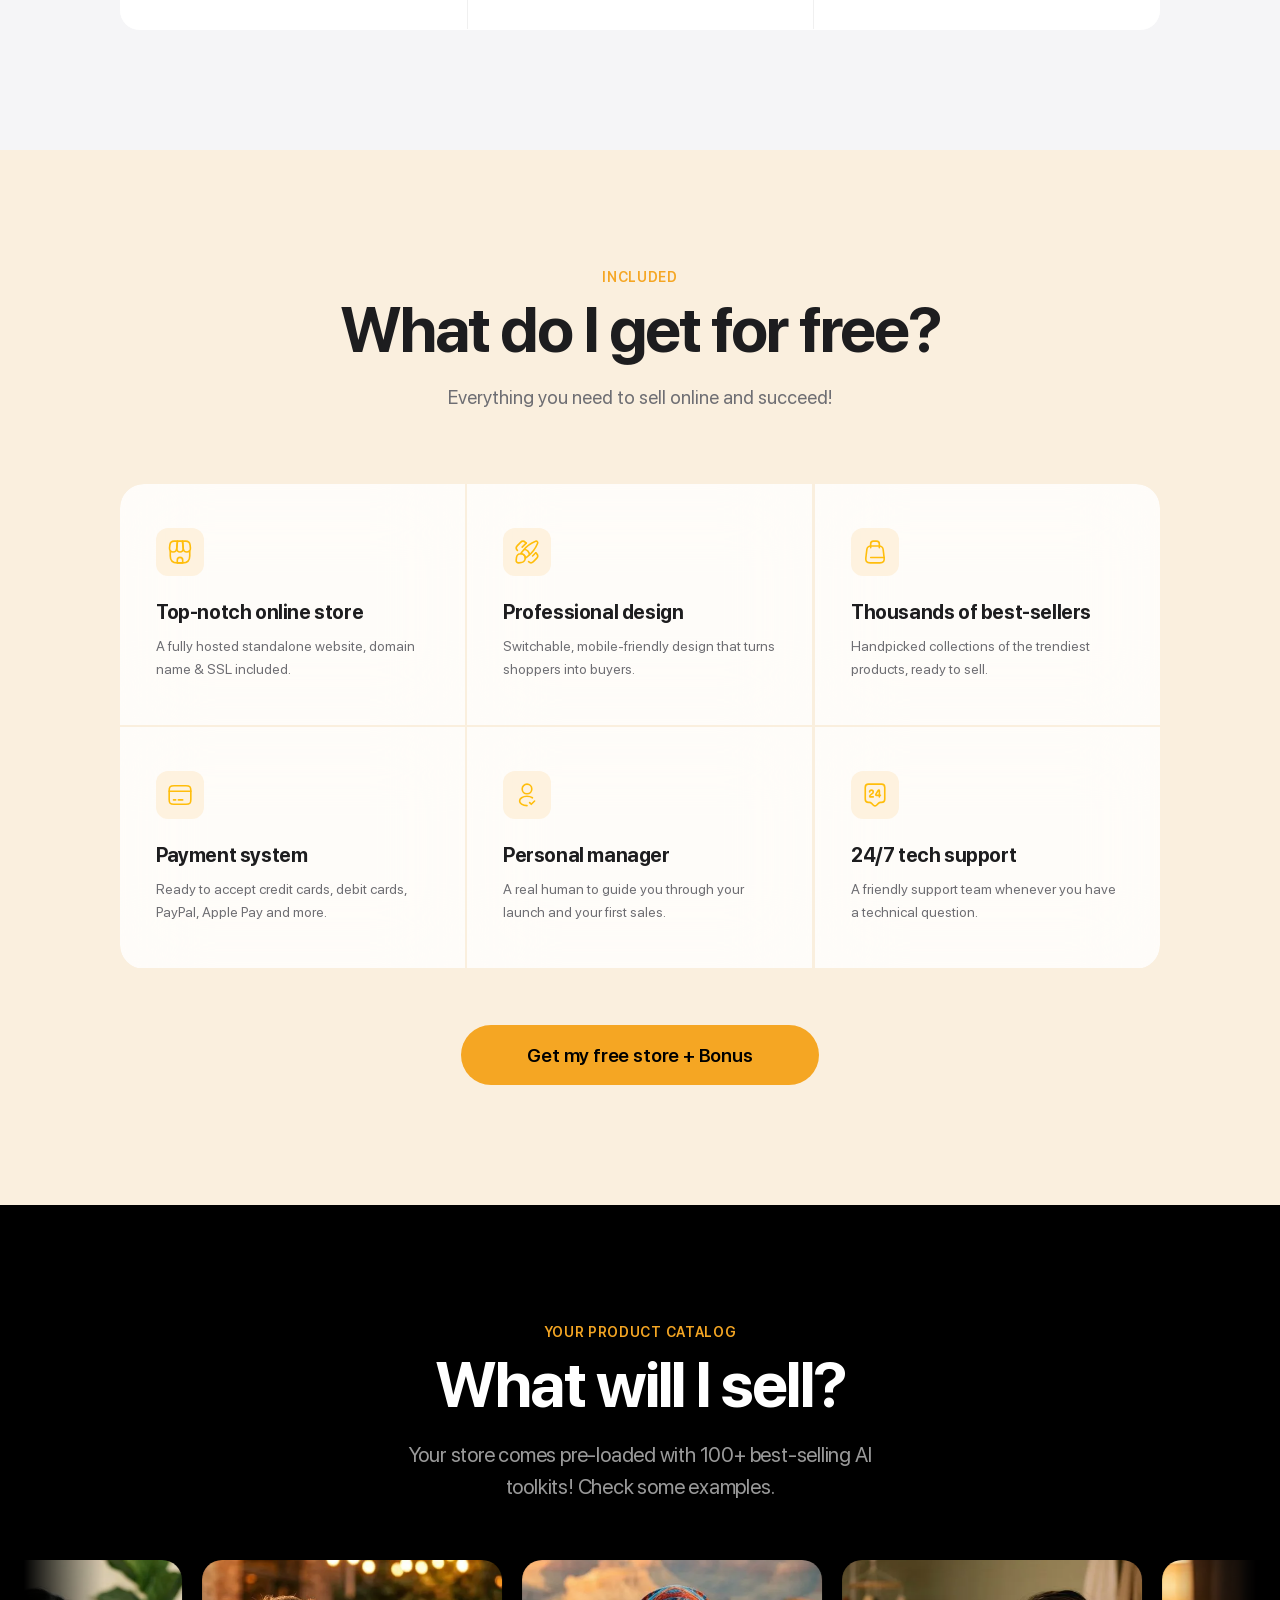
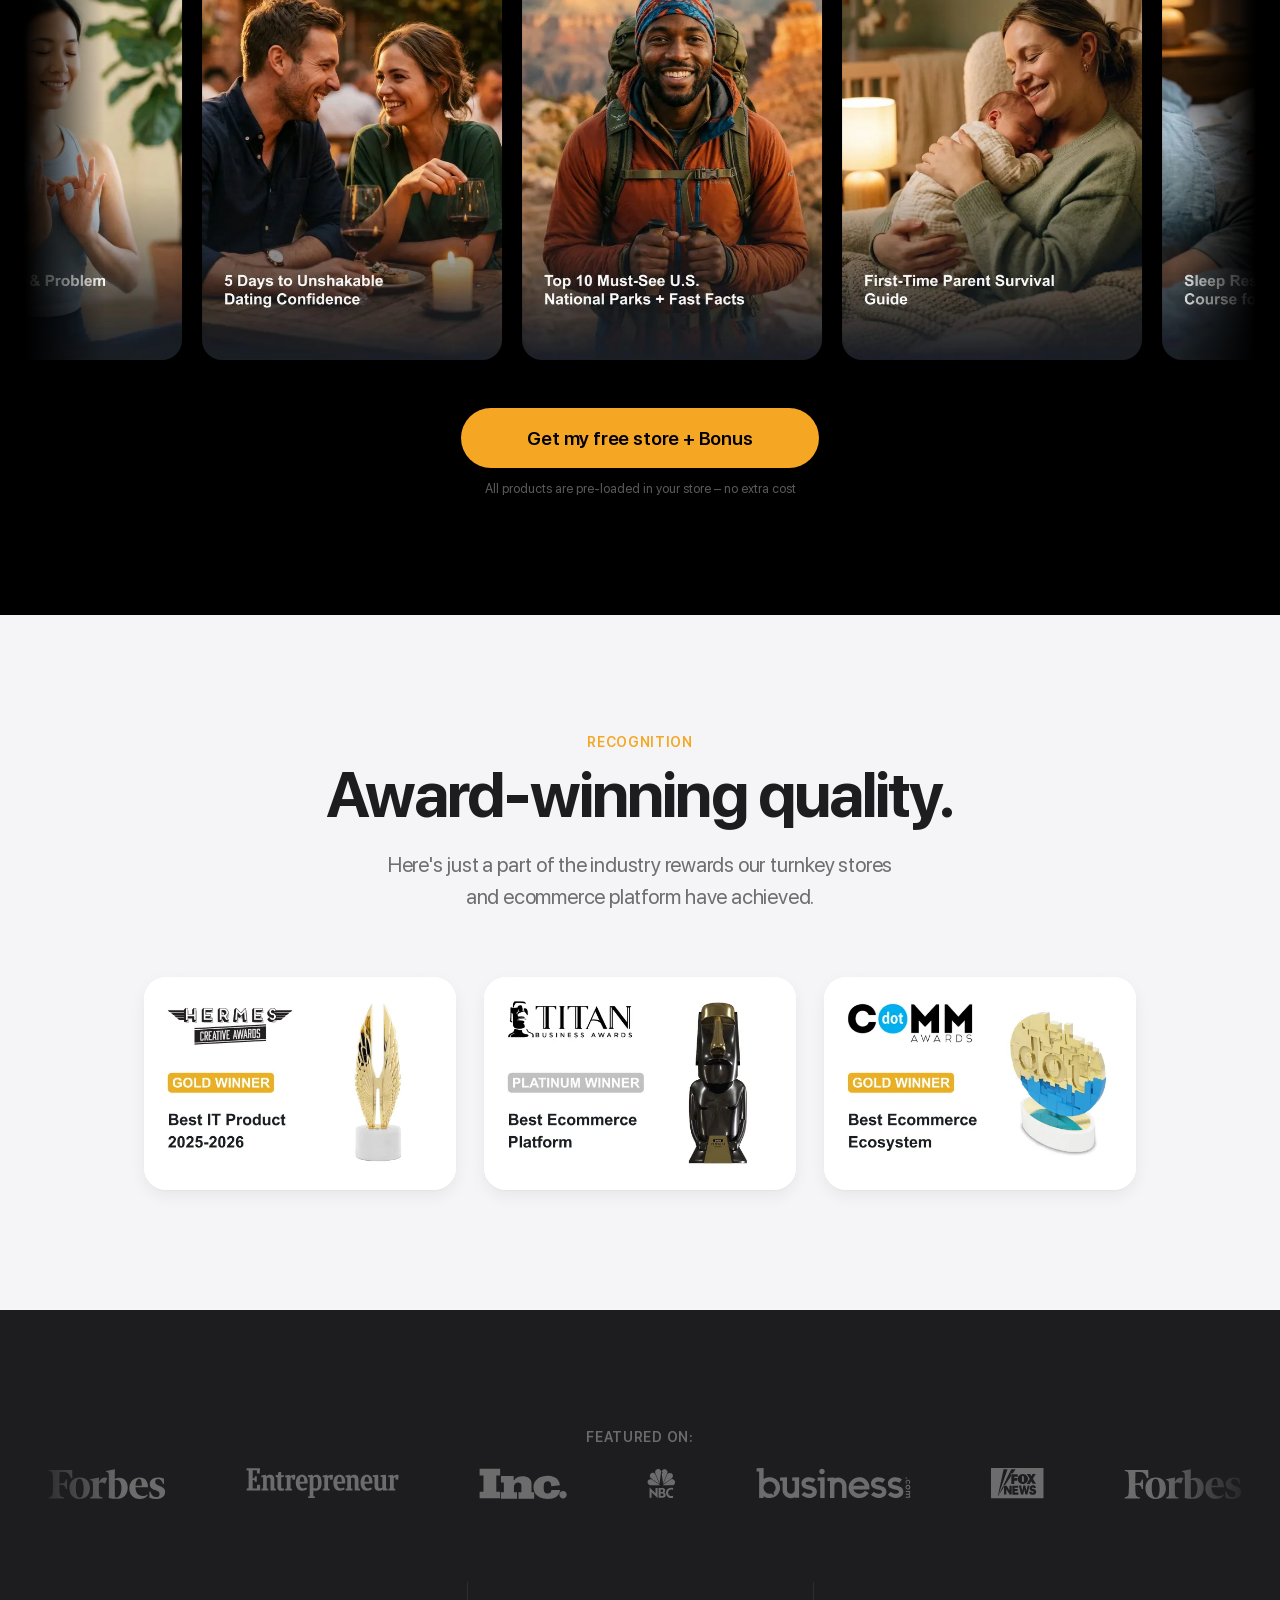
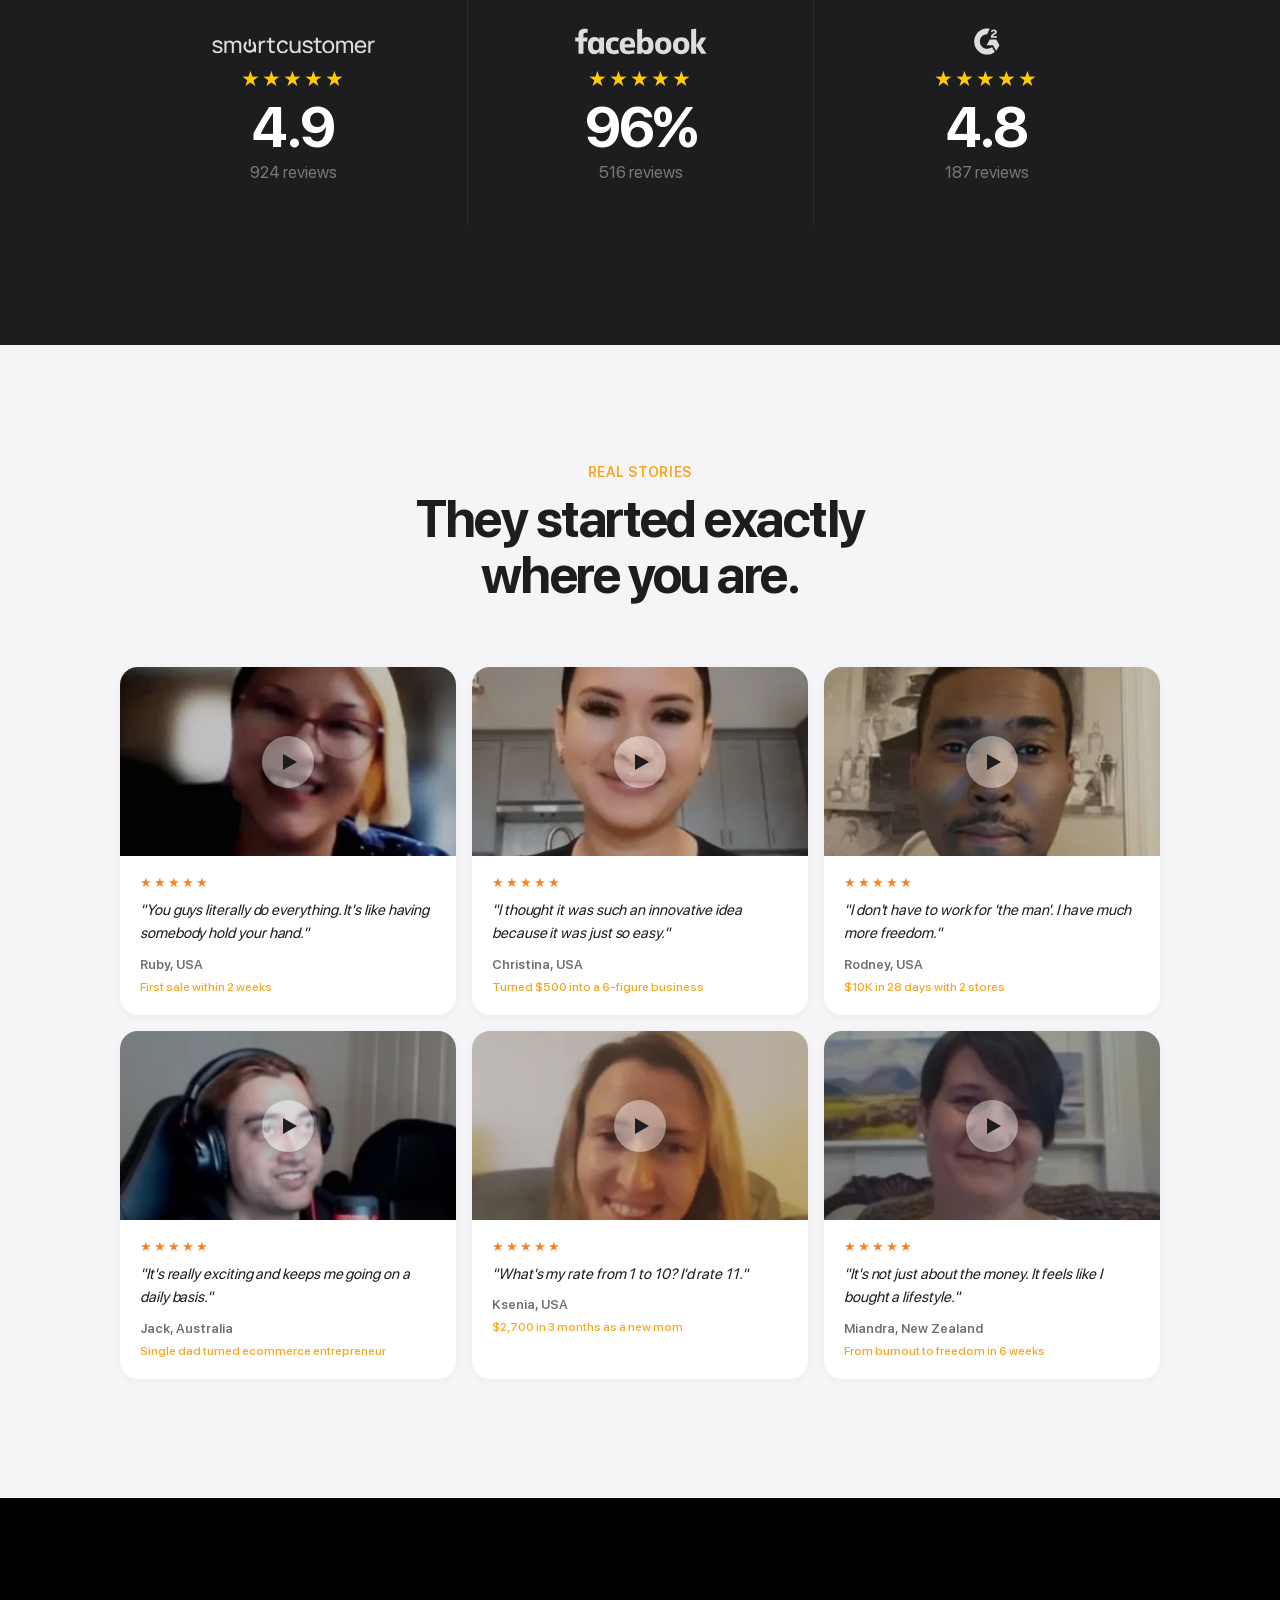
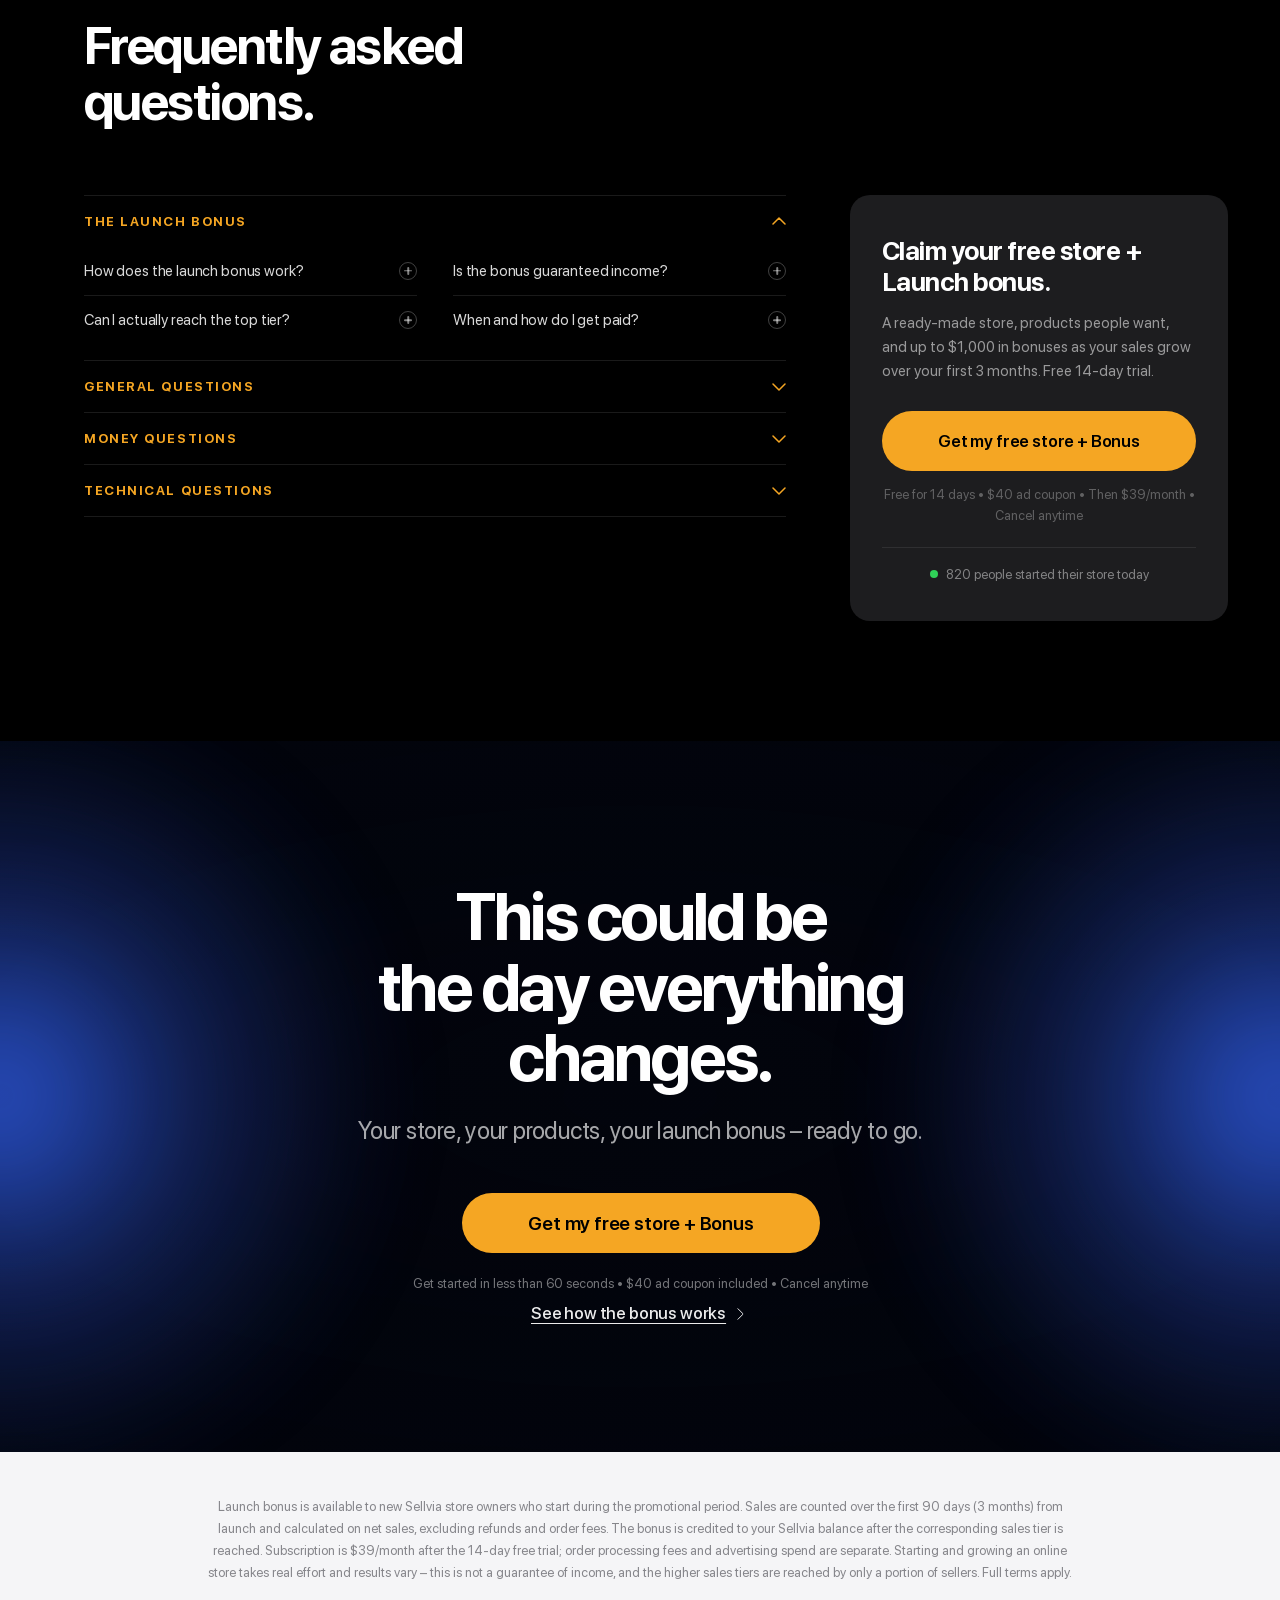
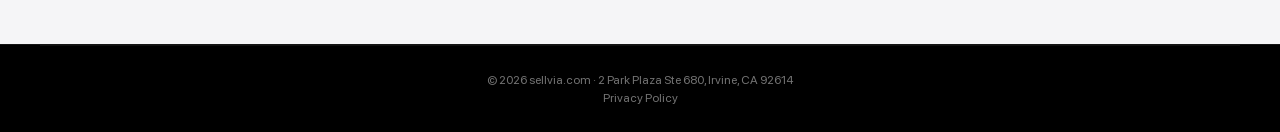
==== commit 95b09eba: "Add centered hero Variant 2 (stat-bar + bonus ladder); fix load shift - New hero Variant 2 below the" ====
--- a/index.html
+++ b/index.html
@@ -47,7 +47,7 @@
 }
 
 *, *::before, *::after { box-sizing: border-box; margin: 0; padding: 0; }
-html { font-size: 17px; scroll-behavior: smooth; }
+html { font-size: 17px; scroll-behavior: smooth; overflow-y: scroll; }
 body {
   font-family: var(--font);
   background: var(--c-white);
@@ -72,6 +72,8 @@
   display: flex;
   align-items: center;
 }
+/* Duplicated nav above hero variant 2 sits in normal flow (not sticky) */
+.nav--static { position: static; }
 .nav-inner {
   max-width: 1280px;
   margin: 0 auto;
@@ -712,6 +714,7 @@
   line-height: 1;
   display: block;
   white-space: nowrap;
+  font-variant-numeric: tabular-nums;
 }
 .stat-l {
   font-size: 14px;
@@ -2298,6 +2301,9 @@
   .hero--devin-v2 .cta { width: 100%; max-width: 360px; height: 56px; font-size: 16px; white-space: normal; text-align: center; line-height: 1.25; }
   .hero--devin-v2 .cta-link { margin-top: 16px; }
   .hero--devin-v2 .cta-fine { text-align: center; white-space: normal; }
+  /* Variant 1 mobile: put the fine text above the "See how the bonus works" link */
+  #hero .cta-fine { order: 1; }
+  #hero .cta-link { order: 2; }
   .hero--devin-v2 .limited { align-self: center; }
   .ladder { justify-self: center; margin: 0 auto; }
   /* Mobile hero: table stays at its final height (no resize) - rows just fade in */
@@ -2310,6 +2316,26 @@
   .ladder .big { font-size: 40px; }
   .ladder .lrow { font-size: 14px; }
   .ladder .lrow.top .b { font-size: 20px; }
+}
+
+/* ── HERO VARIANT 2: centered copy + stat-bar + bonus ladder under the CTA ── */
+.hero--v2 .grid { grid-template-columns: 1fr; max-width: 900px; padding: 88px 24px 0; }
+.hero--v2 .copy { display: flex; flex-direction: column; align-items: center; text-align: center; }
+.hero--v2 .limited { align-self: center; }
+.hero--v2 .lede { max-width: 620px; }
+.hero--v2 .actions { justify-content: center; }
+.hero--v2 .cta-fine { text-align: center; white-space: normal; }
+/* v2 stat-bar inherits the hero's full width (1280) so element spacing matches variant 1; only the top gap differs */
+.hero--v2 .stat-bar-inner { padding-top: 80px; }
+.hero--v2 .cta-link { margin-top: 30px; }
+/* the ladder host borrows the bonus-section ladder styling; strip its section bg/padding */
+.hero--devin-v2.hero--v2 .v2-ladder-host { background: none; padding: 0; width: 100%; margin-top: 18px; overflow: visible; }
+/* badge pokes out the table's top-RIGHT corner (mirrored offsets) */
+.hero--devin-v2.hero--v2 .v2-ladder-host .ladder .bonus-badge { top: -26px; right: -20px; left: auto; transform: rotate(8deg) scale(0.85); }
+@media (max-width: 560px) {
+  .hero--v2 .grid { padding: 56px 18px 0; }
+  .hero--devin-v2.hero--v2 .v2-ladder-host { margin-top: 38px; }   /* table 20px lower than desktop's 18px */
+  .hero--v2 .stat-bar-inner { padding-top: 40px; }
 }
 </style>
 
@@ -2396,6 +2422,106 @@
               data-to="4.8"
               data-decimals="1"
               data-duration="1800">4.8★</span>
+        <span class="stat-l">average rating</span>
+      </div>
+    </div>
+  </div>
+</section>
+
+<!-- ═══ TOPBAR + NAV (duplicate above Variant 2, static — page-top look) ═══ -->
+<a href="https://sellvia.com/checkout/?product=custom&type_custom=free_basic_hosting" class="topbar">
+  <span class="topbar-badge">UP TO $1,000</span>
+  <span class="topbar-text">Free store + a launch bonus as your sales grow<span class="topbar-arrow">→</span></span>
+</a>
+<nav class="nav nav--static">
+  <div class="nav-inner">
+    <!-- LEFT: logo -->
+    <a href="/" class="nav-logo" aria-label="Sellvia">
+      <svg viewBox="0 0 400 89" style="height:22px;width:auto;display:block;flex-shrink:0" fill="none" xmlns="http://www.w3.org/2000/svg">
+<path d="M114.623 57.583L123.608 56.7843C123.608 57.2502 123.641 57.7161 123.707 58.1819C123.774 58.5812 123.84 59.0471 123.907 59.5795C124.04 60.1119 124.173 60.6776 124.306 61.2766C124.439 61.809 124.606 62.3414 124.805 62.8738C124.805 62.9404 124.805 63.0069 124.805 63.0735C124.872 63.1401 124.939 63.1733 125.005 63.1733C125.005 63.2399 125.005 63.3064 125.005 63.373C125.072 63.4395 125.105 63.5061 125.105 63.5726C125.105 63.6392 125.105 63.7057 125.105 63.7723C125.172 63.8388 125.238 63.8721 125.305 63.8721C125.305 63.9387 125.305 64.0052 125.305 64.0718C125.371 64.1383 125.438 64.2049 125.504 64.2714C126.037 65.3363 126.669 66.3013 127.401 67.1664C128.2 68.0316 129.065 68.7637 129.997 69.3627C130.928 70.0282 131.893 70.5939 132.892 71.0597C133.89 71.459 134.921 71.8251 135.986 72.1578C136.386 72.2909 136.785 72.424 137.184 72.5571C137.583 72.6903 137.983 72.7901 138.382 72.8566C138.715 72.9232 139.081 72.9897 139.48 73.0563C139.879 73.1228 140.279 73.1894 140.678 73.2559C141.41 73.3225 142.109 73.389 142.775 73.4556C143.44 73.4556 144.072 73.4556 144.671 73.4556C147.134 73.4556 149.396 73.2227 151.46 72.7568C153.589 72.2244 155.519 71.4258 157.25 70.3609C158.98 69.3627 160.278 68.0982 161.143 66.5675C162.008 65.0368 162.441 63.2732 162.441 61.2766C162.441 59.6128 162.141 58.1819 161.542 56.984C161.01 55.7195 160.178 54.688 159.046 53.8893C157.915 53.0907 156.484 52.3586 154.754 51.6931C153.09 50.9611 151.093 50.2623 148.764 49.5967C148.165 49.4636 147.533 49.3305 146.867 49.1974C146.268 48.9978 145.636 48.7981 144.971 48.5985C144.305 48.4654 143.606 48.3323 142.874 48.1992C142.209 47.9995 141.51 47.7998 140.778 47.6002C140.179 47.4671 139.547 47.334 138.881 47.2009C138.282 47.0678 137.65 46.9014 136.984 46.7017C136.319 46.5686 135.653 46.4022 134.988 46.2026C134.389 46.0029 133.757 45.77 133.091 45.5038C131.095 44.9048 129.198 44.1062 127.401 43.1079C125.604 42.1097 123.907 40.9783 122.31 39.7138C120.646 38.3827 119.415 36.7522 118.616 34.8222C117.818 32.8257 117.418 30.4963 117.418 27.8343C117.418 25.1056 117.951 22.5767 119.015 20.2474C120.147 17.8515 121.811 15.7218 124.007 13.8584C126.203 11.9284 128.832 10.4975 131.893 9.56578C134.955 8.5675 138.482 8.06836 142.475 8.06836C146.335 8.06836 149.829 8.53422 152.957 9.46595C156.151 10.3977 158.98 11.762 161.442 13.5589C163.971 15.3558 165.868 17.5853 167.132 20.2474C168.464 22.9094 169.196 26.0041 169.329 29.5313L160.244 30.0305C160.178 29.7643 160.111 29.4648 160.045 29.132C160.045 28.7327 159.978 28.3334 159.845 27.9341C159.779 27.5348 159.679 27.1355 159.546 26.7362C159.479 26.2703 159.379 25.8044 159.246 25.3386C158.78 24.2072 158.148 23.1424 157.349 22.1441C156.551 21.1458 155.552 20.2141 154.355 19.3489C153.157 18.4172 151.593 17.7184 149.663 17.2525C147.799 16.7867 145.536 16.5537 142.874 16.5537C142.675 16.5537 142.442 16.5537 142.176 16.5537C141.976 16.5537 141.743 16.5537 141.477 16.5537C141.211 16.6203 140.944 16.6536 140.678 16.6536C140.478 16.6536 140.246 16.6536 139.979 16.6536C139.713 16.6536 139.447 16.6868 139.181 16.7534C138.914 16.7534 138.682 16.7867 138.482 16.8532C138.216 16.9198 137.949 16.9863 137.683 17.0529C137.417 17.0529 137.151 17.0861 136.885 17.1527C135.62 17.4189 134.389 17.8182 133.191 18.3506C131.993 18.8165 130.828 19.4155 129.697 20.1475C128.632 20.9461 127.8 21.9444 127.201 23.1424C126.669 24.2737 126.403 25.6381 126.403 27.2353C126.403 28.5663 126.602 29.7643 127.002 30.8291C127.468 31.8274 128.133 32.6926 128.998 33.4246C129.93 34.1567 131.194 34.8888 132.792 35.6208C134.389 36.2864 136.352 36.9186 138.682 37.5176C138.881 37.5841 139.048 37.6507 139.181 37.7172C139.38 37.7172 139.58 37.7172 139.78 37.7172C139.979 37.7838 140.179 37.8503 140.379 37.9169C140.578 37.9169 140.778 37.9502 140.978 38.0167C141.377 38.0833 141.776 38.1831 142.176 38.3162C142.575 38.3827 143.007 38.4826 143.473 38.6157C143.673 38.6822 143.839 38.7488 143.972 38.8153C144.172 38.8153 144.372 38.8153 144.571 38.8153C144.705 38.8819 144.871 38.9484 145.071 39.015C145.27 39.015 145.47 39.0483 145.67 39.1148C145.869 39.1814 146.036 39.2479 146.169 39.3145C146.368 39.3145 146.568 39.3145 146.768 39.3145C146.967 39.381 147.167 39.4476 147.367 39.5141C147.566 39.5141 147.766 39.5474 147.966 39.614C150.894 40.2795 153.689 41.1447 156.351 42.2095C159.08 43.2743 161.675 44.5055 164.138 45.9031C166.6 47.3007 168.43 49.2307 169.628 51.6931C170.893 54.089 171.525 57.0506 171.525 60.5778C171.525 63.5726 170.926 66.3345 169.728 68.8635C168.53 71.3259 166.733 73.5887 164.337 75.6518C161.941 77.7149 159.146 79.2456 155.952 80.2439C152.757 81.2422 149.13 81.7413 145.071 81.7413C140.811 81.7413 137.051 81.4085 133.79 80.743C130.529 80.0775 127.834 79.0127 125.704 77.5485C123.508 76.0844 121.644 74.4539 120.114 72.657C118.583 70.7935 117.352 68.7637 116.42 66.5675C116.021 65.6357 115.688 64.7373 115.422 63.8721C115.222 63.0069 115.056 62.2083 114.923 61.4763C114.856 60.7442 114.789 60.0787 114.723 59.4797C114.656 58.8142 114.623 58.2485 114.623 57.7826V57.583Z" fill="white"/>
+<path d="M219.042 63.8721L228.027 64.9702C227.361 67.4992 226.396 69.7952 225.132 71.8584C223.934 73.8549 222.403 75.6185 220.54 77.1492C218.676 78.7465 216.48 79.9111 213.951 80.6432C211.422 81.3753 208.56 81.7413 205.366 81.7413C201.306 81.7413 197.746 81.1756 194.684 80.0442C191.623 78.8463 189.027 77.0161 186.898 74.5537C184.835 72.1578 183.271 69.3627 182.206 66.1682C181.141 62.9071 180.608 59.28 180.608 55.2869C180.608 51.3604 181.108 47.7666 182.106 44.5055C183.171 41.1779 184.735 38.2164 186.798 35.6208C188.861 33.0253 191.39 31.0953 194.385 29.8308C197.38 28.4998 200.807 27.8343 204.667 27.8343C205.133 27.8343 205.599 27.8675 206.065 27.9341C206.597 27.9341 207.096 27.9674 207.562 28.0339C208.094 28.1005 208.594 28.167 209.059 28.2336C209.592 28.2336 210.091 28.3001 210.557 28.4332C212.753 28.8991 214.883 29.7976 216.946 31.1286C219.009 32.3931 220.972 34.0236 222.836 36.0202C224.699 38.0833 226.063 40.7453 226.929 44.0064C227.86 47.2674 228.326 51.1607 228.326 55.6862C228.326 55.7528 228.326 55.8193 228.326 55.8859C228.326 55.9524 228.326 56.019 228.326 56.0856C228.326 56.1521 228.326 56.2187 228.326 56.2852C228.326 56.2852 228.326 56.3185 228.326 56.385C228.326 56.4516 228.326 56.5181 228.326 56.5847C228.326 56.6512 228.326 56.7178 228.326 56.7843C228.326 56.8509 228.326 56.9175 228.326 56.984C228.326 56.984 228.326 57.0173 228.326 57.0838L189.593 56.8842C189.726 60.0787 190.225 62.8073 191.09 65.0701C191.956 67.3328 193.187 69.163 194.784 70.5606C196.381 71.9582 198.045 73.023 199.775 73.7551C201.572 74.4206 203.436 74.7534 205.366 74.7534C206.896 74.7534 208.261 74.6203 209.459 74.354C210.723 74.0213 211.788 73.5554 212.653 72.9565C213.585 72.3575 214.384 71.7252 215.049 71.0597C215.781 70.3277 216.38 69.5956 216.846 68.8635C217.112 68.3977 217.345 67.9651 217.545 67.5658C217.744 67.0999 217.944 66.6673 218.144 66.268C218.343 65.8687 218.51 65.4694 218.643 65.0701C218.843 64.6707 218.976 64.338 219.042 64.0718V63.8721ZM190.092 49.6966H219.342C219.275 48.6317 219.142 47.6002 218.942 46.6019C218.743 45.6036 218.477 44.6719 218.144 43.8067C217.811 42.875 217.378 42.0431 216.846 41.311C216.38 40.579 215.848 39.8802 215.249 39.2146C214.65 38.6157 213.984 38.0833 213.252 37.6174C212.52 37.085 211.688 36.6191 210.756 36.2198C209.825 35.8205 208.86 35.521 207.861 35.3214C206.863 35.1217 205.832 35.0219 204.767 35.0219C202.704 35.0219 200.84 35.3546 199.176 36.0202C197.513 36.6191 196.115 37.5508 194.984 38.8153C193.786 40.0798 192.821 41.3776 192.089 42.7086C191.357 44.0397 190.824 45.4705 190.491 47.0012C190.425 47.2674 190.358 47.5336 190.292 47.7998C190.225 48.066 190.192 48.299 190.192 48.4986C190.125 48.7648 190.092 49.0311 190.092 49.2973C190.092 49.4969 190.092 49.6966 190.092 49.8962V49.6966Z" fill="white"/>
+<path d="M238.874 80.5434V9.06664H247.659V80.5434H238.874Z" fill="white"/>
+<path d="M261.004 80.5434V9.06664H269.789V80.5434H261.004Z" fill="white"/>
+<path d="M297.409 80.5434L277.743 28.8326H287.027L298.108 59.7792C298.574 61.1102 298.973 62.3082 299.306 63.373C299.639 64.4378 299.938 65.3695 300.205 66.1682C300.404 67.0333 300.604 67.832 300.804 68.564C301.003 69.2296 301.17 69.8618 301.303 70.4608L301.502 70.2611C301.635 69.9283 301.735 69.5623 301.802 69.163C301.935 68.7637 302.035 68.3644 302.101 67.9651C302.234 67.5658 302.368 67.1664 302.501 66.7671C302.634 66.3678 302.767 65.9685 302.9 65.5692C303.033 65.1033 303.166 64.6707 303.299 64.2714C303.499 63.8056 303.665 63.3397 303.798 62.8738C303.931 62.4745 304.065 62.0752 304.198 61.6759C304.397 61.2766 304.564 60.9106 304.697 60.5778L316.177 28.8326H325.162L305.595 80.5434H297.409Z" fill="white"/>
+<path d="M333.048 80.5434V28.8326H341.833V80.5434H333.048ZM333.048 19.0494V9.06664H341.833V19.0494H333.048Z" fill="white"/>
+<path d="M362.365 44.7052L353.78 43.6071C353.913 43.2743 354.013 42.875 354.08 42.4091C354.213 41.8767 354.379 41.2778 354.579 40.6122C354.712 40.0133 354.912 39.381 355.178 38.7155C355.511 38.05 355.91 37.3845 356.376 36.719C357.041 35.5876 357.906 34.5227 358.971 33.5245C360.103 32.5262 361.467 31.5612 363.064 30.6295C364.595 29.6977 366.525 28.9989 368.854 28.5331C371.25 28.0672 374.012 27.8343 377.14 27.8343C381.532 27.8343 385.093 28.2669 387.821 29.132C390.617 29.9307 392.547 31.1619 393.611 32.8257C394.743 34.4895 395.608 36.2531 396.207 38.1165C396.806 39.98 397.139 41.91 397.205 43.9066C397.205 44.0397 397.205 44.1728 397.205 44.3059C397.205 44.439 397.205 44.5721 397.205 44.7052C397.205 44.9048 397.205 45.0712 397.205 45.2043C397.205 45.3374 397.205 45.4705 397.205 45.6036C397.205 45.8698 397.205 46.1693 397.205 46.5021C397.205 46.7683 397.205 47.0345 397.205 47.3007V58.8807C397.205 61.809 397.205 64.338 397.205 66.4676C397.272 68.5973 397.338 70.3277 397.405 71.6587C397.471 72.9897 397.638 74.2542 397.904 75.4522C398.17 76.6501 398.536 77.7482 399.002 78.7465C399.069 78.9461 399.135 79.1458 399.202 79.3454C399.268 79.4785 399.335 79.6116 399.401 79.7447C399.535 79.9444 399.634 80.1108 399.701 80.2439C399.834 80.377 399.934 80.4768 400 80.5434H390.816C390.484 80.011 390.217 79.4453 390.018 78.8463C389.818 78.2473 389.652 77.6484 389.519 77.0494C389.452 76.517 389.352 76.0178 389.219 75.552C389.152 75.0861 389.086 74.6868 389.019 74.354C387.156 75.9513 385.359 77.2491 383.629 78.2473C381.965 79.2456 380.368 79.9777 378.837 80.4435C377.24 80.8429 375.709 81.1423 374.245 81.342C372.781 81.6082 371.35 81.7413 369.952 81.7413C367.091 81.7413 364.562 81.4085 362.365 80.743C360.236 80.0775 358.406 79.046 356.875 77.6484C355.344 76.2508 354.179 74.6868 353.381 72.9565C352.649 71.1596 352.283 69.1963 352.283 67.0666C352.283 64.937 352.549 63.0735 353.081 61.4763C353.68 59.879 354.579 58.548 355.777 57.4831C356.975 56.3518 358.206 55.3868 359.47 54.5881C360.801 53.7895 362.166 53.1573 363.563 52.6914C364.428 52.4252 365.26 52.1923 366.059 51.9926C366.924 51.793 367.756 51.6266 368.555 51.4935C369.353 51.3604 370.085 51.2605 370.751 51.194C371.483 51.0609 372.115 50.9611 372.648 50.8945C372.847 50.8945 373.213 50.8612 373.746 50.7947C374.345 50.6616 375.11 50.5617 376.042 50.4952C376.973 50.3621 377.938 50.229 378.937 50.0959C379.935 49.8962 380.967 49.6966 382.031 49.4969C382.564 49.3638 383.096 49.264 383.629 49.1974C384.228 49.0643 384.827 48.9312 385.426 48.7981C385.958 48.665 386.457 48.5319 386.923 48.3988C387.455 48.2657 387.955 48.0993 388.42 47.8997C388.42 47.7666 388.42 47.6335 388.42 47.5004C388.42 47.3007 388.42 47.101 388.42 46.9014C388.42 46.7683 388.42 46.6685 388.42 46.6019C388.42 46.5354 388.42 46.4355 388.42 46.3024C388.42 46.2359 388.42 46.1693 388.42 46.1028C388.42 45.9697 388.42 45.8698 388.42 45.8033C388.42 45.7367 388.42 45.7035 388.42 45.7035C388.42 45.6369 388.42 45.5704 388.42 45.5038C388.42 45.4372 388.42 45.3707 388.42 45.3041C388.42 45.2376 388.42 45.2043 388.42 45.2043C388.42 45.1378 388.42 45.0712 388.42 45.0047C388.42 44.9381 388.42 44.8716 388.42 44.805C388.354 43.6071 388.088 42.4424 387.622 41.311C387.222 40.1796 386.657 39.1148 385.925 38.1165C385.193 37.1183 383.961 36.3529 382.231 35.8205C380.567 35.2881 378.438 35.0219 375.842 35.0219C373.579 35.0219 371.683 35.2215 370.152 35.6208C368.621 36.0202 367.423 36.5858 366.558 37.3179C365.693 38.1165 364.961 38.9484 364.362 39.8136C363.829 40.6122 363.397 41.4774 363.064 42.4091C362.998 42.4757 362.931 42.5755 362.864 42.7086C362.864 42.8417 362.864 42.9416 362.864 43.0081C362.798 43.1412 362.731 43.2743 362.665 43.4074C362.665 43.474 362.665 43.5738 362.665 43.7069C362.598 43.9066 362.532 44.1062 362.465 44.3059C362.465 44.5055 362.432 44.7052 362.365 44.9048V44.7052ZM388.42 57.7826V54.5881C387.888 54.9209 387.289 55.1871 386.624 55.3868C385.958 55.5864 385.259 55.7861 384.527 55.9857C383.729 56.1854 382.93 56.385 382.131 56.5847C381.333 56.7843 380.534 56.9507 379.735 57.0838C379.27 57.1504 378.77 57.2502 378.238 57.3833C377.772 57.4499 377.273 57.5497 376.741 57.6828C376.275 57.7493 375.776 57.8159 375.243 57.8825C374.777 57.949 374.345 58.0156 373.945 58.0821C373.679 58.1487 373.413 58.2152 373.147 58.2818C372.947 58.2818 372.714 58.2818 372.448 58.2818C372.182 58.3483 371.916 58.4149 371.649 58.4814C371.45 58.4814 371.217 58.5147 370.951 58.5812C369.753 58.7809 368.621 59.0804 367.556 59.4797C366.492 59.879 365.493 60.3449 364.562 60.8773C363.563 61.4763 362.831 62.2749 362.365 63.2732C361.899 64.2714 361.667 65.4694 361.667 66.867C361.667 67.0001 361.667 67.1664 361.667 67.3661C361.667 67.4992 361.667 67.6323 361.667 67.7654C361.667 67.8985 361.667 68.0316 361.667 68.1647C361.733 68.2978 361.8 68.4309 361.866 68.564C361.999 69.3627 362.299 70.128 362.765 70.8601C363.231 71.5921 363.863 72.3242 364.661 73.0563C365.46 73.7218 366.458 74.2209 367.656 74.5537C368.921 74.8865 370.385 75.0528 372.049 75.0528C372.448 75.0528 372.914 75.0196 373.446 74.953C374.045 74.8865 374.677 74.8199 375.343 74.7534C376.075 74.6203 376.807 74.4539 377.539 74.2542C378.271 74.0546 379.037 73.7884 379.835 73.4556C380.235 73.3225 380.634 73.1561 381.033 72.9565C381.432 72.6902 381.832 72.424 382.231 72.1578C382.431 72.0247 382.63 71.8916 382.83 71.7585C383.03 71.5589 383.229 71.3925 383.429 71.2594C383.562 71.0597 383.729 70.8933 383.928 70.7602C384.128 70.5606 384.327 70.3609 384.527 70.1613C385.392 69.2295 386.091 68.2645 386.624 67.2663C387.156 66.268 387.522 65.2697 387.722 64.2714C387.921 63.2732 388.088 62.2416 388.221 61.1768C388.354 60.1119 388.42 59.0471 388.42 57.9823V57.7826Z" fill="white"/>
+<path fill-rule="evenodd" clip-rule="evenodd" d="M14.3587 8.20492C10.9601 8.20492 8.20492 10.9601 8.20492 14.3587V74.1826C8.20492 77.5813 10.96 80.3364 14.3587 80.3364H34.3396C36.6053 80.3364 38.442 82.1731 38.442 84.4388C38.442 86.7046 36.6053 88.5413 34.3396 88.5413H14.3587C6.42859 88.5413 0 82.1127 0 74.1826V14.3587C0 6.42861 6.42859 0 14.3587 0H72.9274C80.8575 0 87.2861 6.42859 87.2861 14.3587V74.1826C87.2861 82.1127 80.8575 88.5413 72.9274 88.5413H57.0686C53.6046 88.5413 50.232 87.2959 47.6095 84.9661C41.3797 79.4317 33.8467 72.3631 27.8527 64.7375C21.9613 57.2424 17.0063 48.5318 17.0063 39.7731C17.0063 33.0028 19.059 26.3576 23.6268 21.3589C28.253 16.2963 35.0851 13.3346 43.7838 13.3346C52.5718 13.3346 59.2102 16.5142 63.5805 21.7139C67.8557 26.8003 69.6166 33.4038 69.6166 39.7731C69.6166 46.0607 67.0584 51.8731 64.0651 56.8267C61.7326 60.6869 58.9113 64.3655 56.5027 67.506C55.8389 68.3716 55.2064 69.1963 54.6241 69.9726C53.2647 71.7852 50.6933 72.1526 48.8807 70.7931C47.0681 69.4337 46.7008 66.8623 48.0602 65.0497C48.7454 64.1361 49.4488 63.2183 50.1584 62.2922C52.5288 59.199 54.97 56.0135 57.0427 52.5833C59.7182 48.1557 61.4116 43.8781 61.4116 39.7731C61.4116 34.8048 60.0288 30.2403 57.2995 26.9931C54.6655 23.8592 50.4387 21.5395 43.7838 21.5395C37.0397 21.5395 32.5343 23.7742 29.6837 26.8937C26.7746 30.0773 25.2112 34.6 25.2112 39.7731C25.2112 45.6578 28.6777 52.51 34.3033 59.667C39.8264 66.6935 46.9061 73.3662 53.0588 78.8321C54.1469 79.7988 55.5691 80.3364 57.0686 80.3364H72.9274C76.326 80.3364 79.0811 77.5813 79.0811 74.1826V14.3587C79.0811 10.96 76.326 8.20492 72.9274 8.20492H14.3587Z" fill="#0075CF"/>
+<circle cx="43.6432" cy="37.7262" r="7.60902" fill="#FFB200"/>
+</svg>
+    </a>
+    <!-- CENTER: links -->
+    <ul class="nav-links">
+      <li><a href="#bonus">Bonus</a></li>
+      <li><a href="#get">What's free</a></li>
+      <li><a href="#faq">FAQ</a></li>
+    </ul>
+    <!-- RIGHT: actions -->
+    <div class="nav-right">
+      <a href="https://sellvia.com/checkout/?product=custom&type_custom=free_basic_hosting" class="nav-signup">Start for free</a>
+    </div>
+  </div>
+</nav>
+
+<!-- ═══ HERO – VARIANT 2 (centered copy + stat-bar + bonus ladder) ═══ -->
+<section class="hero hero--devin-v2 hero--v2" id="hero-v2">
+  <div class="hero-slides" id="heroSlidesV2"></div>
+  <div class="hero-overlay"></div>
+  <div class="grid">
+    <div class="copy">
+      <div class="limited">
+        <span class="pulse"></span>
+        <span class="limited-text">Limited-time launch offer</span>
+      </div>
+      <h1>Start your store free.<br>Earn up to <span class="amber">$1,000</span> as you sell.</h1>
+      <p class="lede">We build your online store, fill it with products people want, and switch on the ads for you. You start selling – and we reward you with a cash bonus that grows with your sales over your first 3 months.</p>
+      <div class="actions">
+        <a href="https://sellvia.com/checkout/?product=custom&type_custom=free_basic_hosting" class="cta">Get my free store + Bonus</a>
+      </div>
+      <p class="cta-fine">Get started in less than 60 seconds • $40 ad coupon included • Cancel anytime</p>
+      <a href="#bonus" class="cta-link">See how the bonus works
+        <svg class="cta-link-arrow" viewBox="0 0 24 24" fill="none" aria-hidden="true">
+          <path d="M8.91 19.92l6.52-6.52c.77-.77.77-2.03 0-2.8L8.91 4.08" stroke="currentColor" stroke-width="1.5" stroke-linecap="round" stroke-linejoin="round"/>
+        </svg>
+      </a>
+      <div class="bonus-section is-bento v2-ladder-host">
+        <div class="ladder">
+          <div class="bonus-badge"><span class="bb-up">Up to</span><span class="bb-amt">$1,000</span><span class="bb-lbl">Bonus</span></div>
+          <div class="ladder-head">
+            <h4>Your launch bonus</h4>
+            <div class="hl-stack">
+              <div class="progress-calc">
+                <div class="pc-bar"><div class="pc-fill"></div></div>
+              </div>
+              <div class="big"><span class="big-pre">Up to</span><span class="big-amt">$1,000<small> in cash</small></span></div>
+            </div>
+          </div>
+          <div class="ladder-rows">
+            <div class="lrow"><span class="s">Sell $500 – $999</span><span class="b">$50</span></div>
+            <div class="lrow"><span class="s">Sell $1,000 – $2,499</span><span class="b">$100</span></div>
+            <div class="lrow"><span class="s">Sell $2,500 – $4,999</span><span class="b">$250</span></div>
+            <div class="lrow"><span class="s">Sell $5,000 – $9,999</span><span class="b">$500</span></div>
+            <div class="lrow top"><span class="s">Sell $10,000+</span><span class="b">$1,000</span></div>
+          </div>
+        </div>
+      </div>
+    </div>
+  </div>
+  <div class="stat-bar">
+    <div class="stat-bar-inner">
+      <div class="stat-item">
+        <span class="stat-n" data-countup data-prefix="Up to $" data-suffix="" data-from="0" data-to="1000" data-decimals="0" data-duration="1800">Up to $1,000</span>
+        <span class="stat-l">launch bonus</span>
+      </div>
+      <div class="stat-item">
+        <span class="stat-n" data-countup data-prefix="" data-suffix="+" data-from="700" data-to="1500000" data-decimals="0" data-duration="1800">1,500,000+</span>
+        <span class="stat-l">stores launched</span>
+      </div>
+      <div class="stat-item">
+        <span class="stat-n" data-countup data-prefix="$" data-suffix="B+" data-from="0" data-to="1.5" data-decimals="1" data-duration="1800">$1.5B+</span>
+        <span class="stat-l">earned by owners</span>
+      </div>
+      <div class="stat-item">
+        <span class="stat-n" data-countup data-prefix="" data-suffix="★" data-from="0" data-to="4.8" data-decimals="1" data-duration="1800">4.8★</span>
         <span class="stat-l">average rating</span>
       </div>
     </div>
@@ -4224,55 +4350,59 @@
 }, { threshold: 0.08, rootMargin: '0px 0px -48px 0px' });
 document.querySelectorAll('.appear, .appear-l, .appear-r, .appear-scale').forEach(el => io.observe(el));
 
-// ── HERO BACKGROUND SLIDESHOW ──
-// Auto-detects img/hero/ slides named hero-1..8 OR 1..8 (jpg/jpeg/webp/png),
-// builds a slide per file that exists and cross-fades 2+ (Ken Burns).
+// ── HERO BACKGROUND SLIDESHOW (both hero variants) ──
+// Auto-detects slides named hero-1..8 OR 1..8 (jpg/jpeg/webp/png) in the given
+// folder; builds a slide per file that exists and cross-fades 2+ (Ken Burns).
 // Empty folder -> dark gradient stays.
 (function(){
-  var stage = document.getElementById('heroSlides');
-  if (!stage) return;
-  var hero = document.getElementById('hero');
-  var MAX = 8, EXTS = ['jpg','jpeg','webp','png'], SHOW_MS = 5000;
-  var results = new Array(MAX).fill(null), remaining = MAX;
-
-  function resolveIndex(i){
-    var n = i + 1;
-    // accept "hero-1.webp" or plain "1.webp" (and jpg/jpeg/png)
-    var cands = [];
-    ['hero-' + n, '' + n].forEach(function(nm){
-      EXTS.forEach(function(ext){ cands.push('img/hero/' + nm + '.' + ext); });
-    });
-    var ci = 0;
-    (function attempt(){
-      if (ci >= cands.length) { settle(i, null); return; }
-      var url = cands[ci];
-      var img = new Image();
-      img.onload  = function(){ settle(i, url); };
-      img.onerror = function(){ ci++; attempt(); };
-      img.src = url;
-    })();
+  function initHeroSlides(stageId, heroId, folder){
+    var stage = document.getElementById(stageId);
+    if (!stage) return;
+    var hero = document.getElementById(heroId);
+    var MAX = 8, EXTS = ['jpg','jpeg','webp','png'], SHOW_MS = 5000;
+    var results = new Array(MAX).fill(null), remaining = MAX;
+
+    function resolveIndex(i){
+      var n = i + 1;
+      // accept "hero-1.webp" or plain "1.webp" (and jpg/jpeg/png)
+      var cands = [];
+      ['hero-' + n, '' + n].forEach(function(nm){
+        EXTS.forEach(function(ext){ cands.push(folder + nm + '.' + ext); });
+      });
+      var ci = 0;
+      (function attempt(){
+        if (ci >= cands.length) { settle(i, null); return; }
+        var url = cands[ci];
+        var img = new Image();
+        img.onload  = function(){ settle(i, url); };
+        img.onerror = function(){ ci++; attempt(); };
+        img.src = url;
+      })();
+    }
+    function settle(i, url){ results[i] = url; if (--remaining === 0) build(); }
+    function build(){
+      var urls = results.filter(Boolean);
+      if (!urls.length) return;                 // no photos yet -> keep gradient bg
+      urls.forEach(function(u, k){
+        var d = document.createElement('div');
+        d.className = 'hero-slide' + (k === 0 ? ' active' : '');
+        d.style.backgroundImage = "url('" + u + "')";
+        stage.appendChild(d);
+      });
+      if (hero) hero.classList.add('hero-has-bg');
+      var slides = stage.querySelectorAll('.hero-slide');
+      if (slides.length < 2) return;            // single photo -> static background
+      var cur = 0;
+      setInterval(function(){
+        slides[cur].classList.remove('active');
+        cur = (cur + 1) % slides.length;
+        slides[cur].classList.add('active');
+      }, SHOW_MS);
+    }
+    for (var i = 0; i < MAX; i++) resolveIndex(i);
   }
-  function settle(i, url){ results[i] = url; if (--remaining === 0) build(); }
-  function build(){
-    var urls = results.filter(Boolean);
-    if (!urls.length) return;                 // no photos yet -> keep gradient bg
-    urls.forEach(function(u, k){
-      var d = document.createElement('div');
-      d.className = 'hero-slide' + (k === 0 ? ' active' : '');
-      d.style.backgroundImage = "url('" + u + "')";
-      stage.appendChild(d);
-    });
-    if (hero) hero.classList.add('hero-has-bg');
-    var slides = stage.querySelectorAll('.hero-slide');
-    if (slides.length < 2) return;            // single photo -> static background
-    var cur = 0;
-    setInterval(function(){
-      slides[cur].classList.remove('active');
-      cur = (cur + 1) % slides.length;
-      slides[cur].classList.add('active');
-    }, SHOW_MS);
-  }
-  for (var i = 0; i < MAX; i++) resolveIndex(i);
+  initHeroSlides('heroSlides',   'hero',    'img/hero/');
+  initHeroSlides('heroSlidesV2', 'hero-v2', 'img/hero-v2/');
 })();
 
 
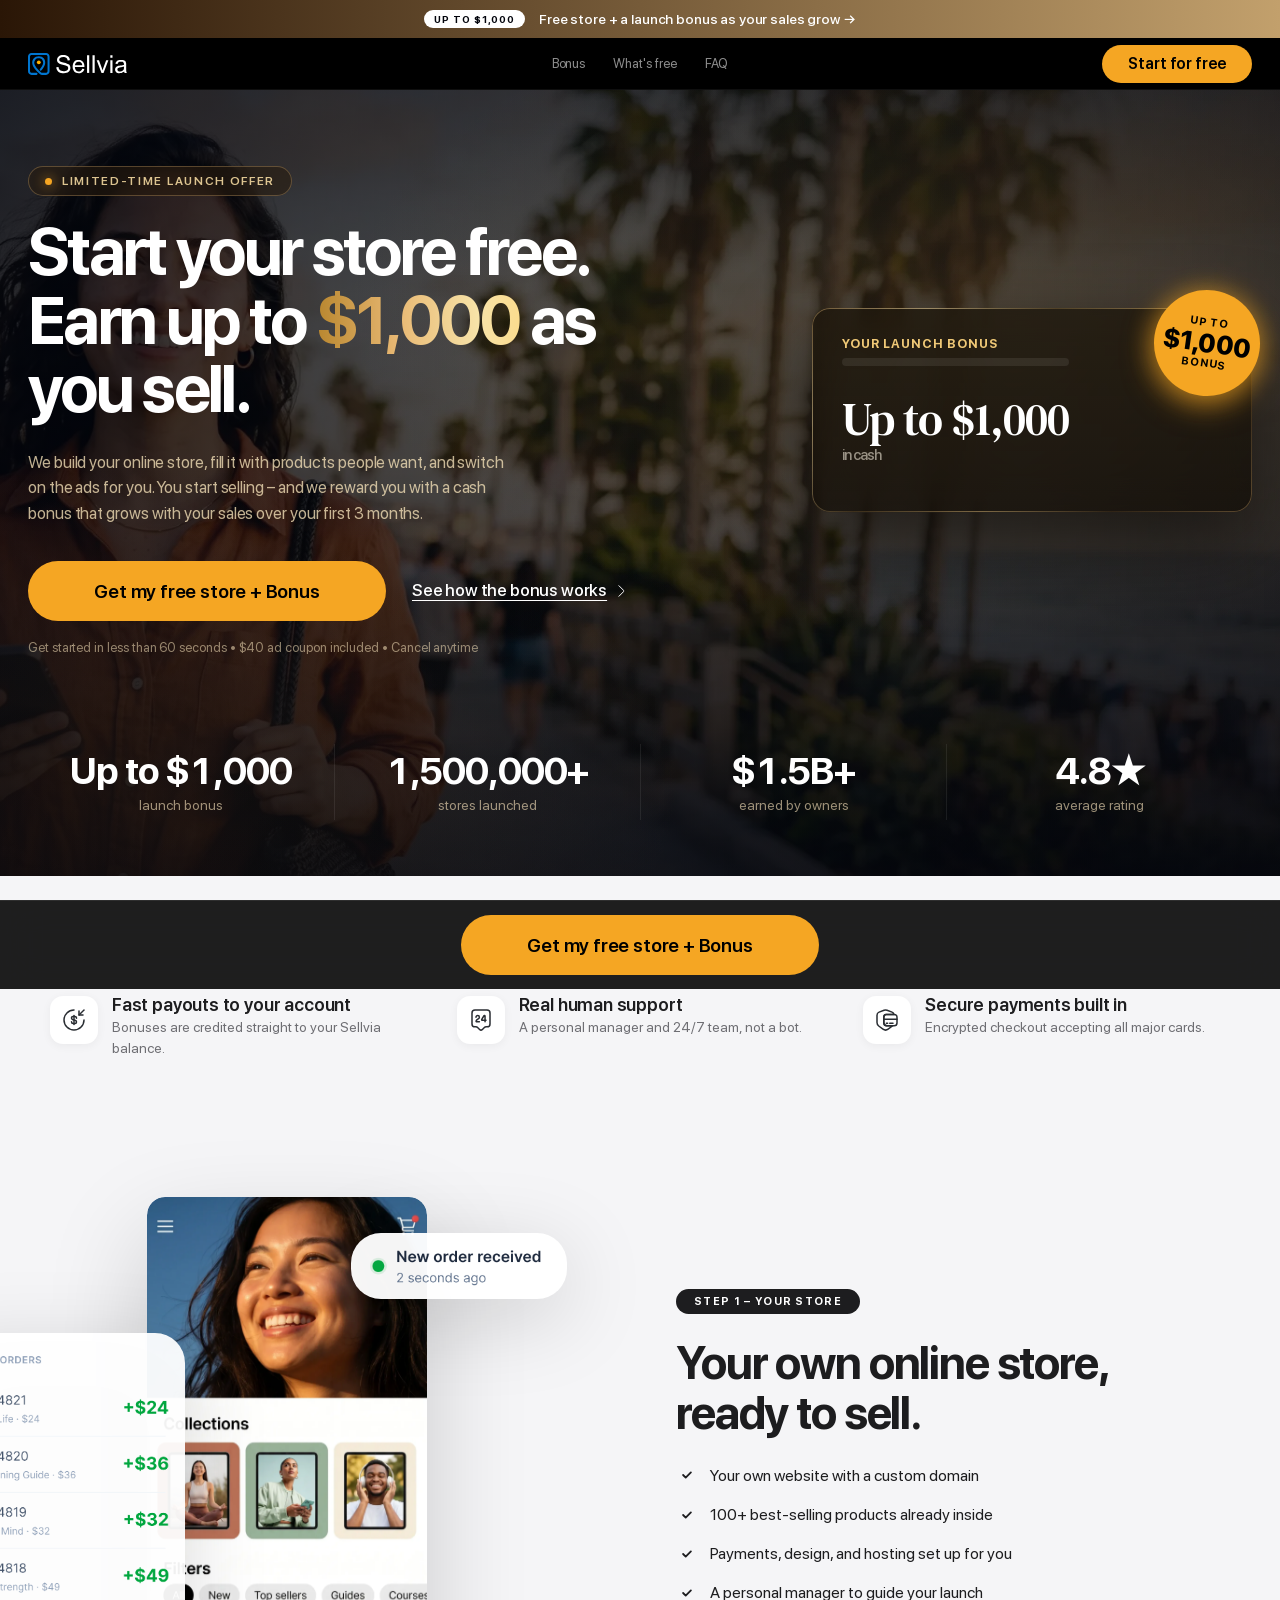
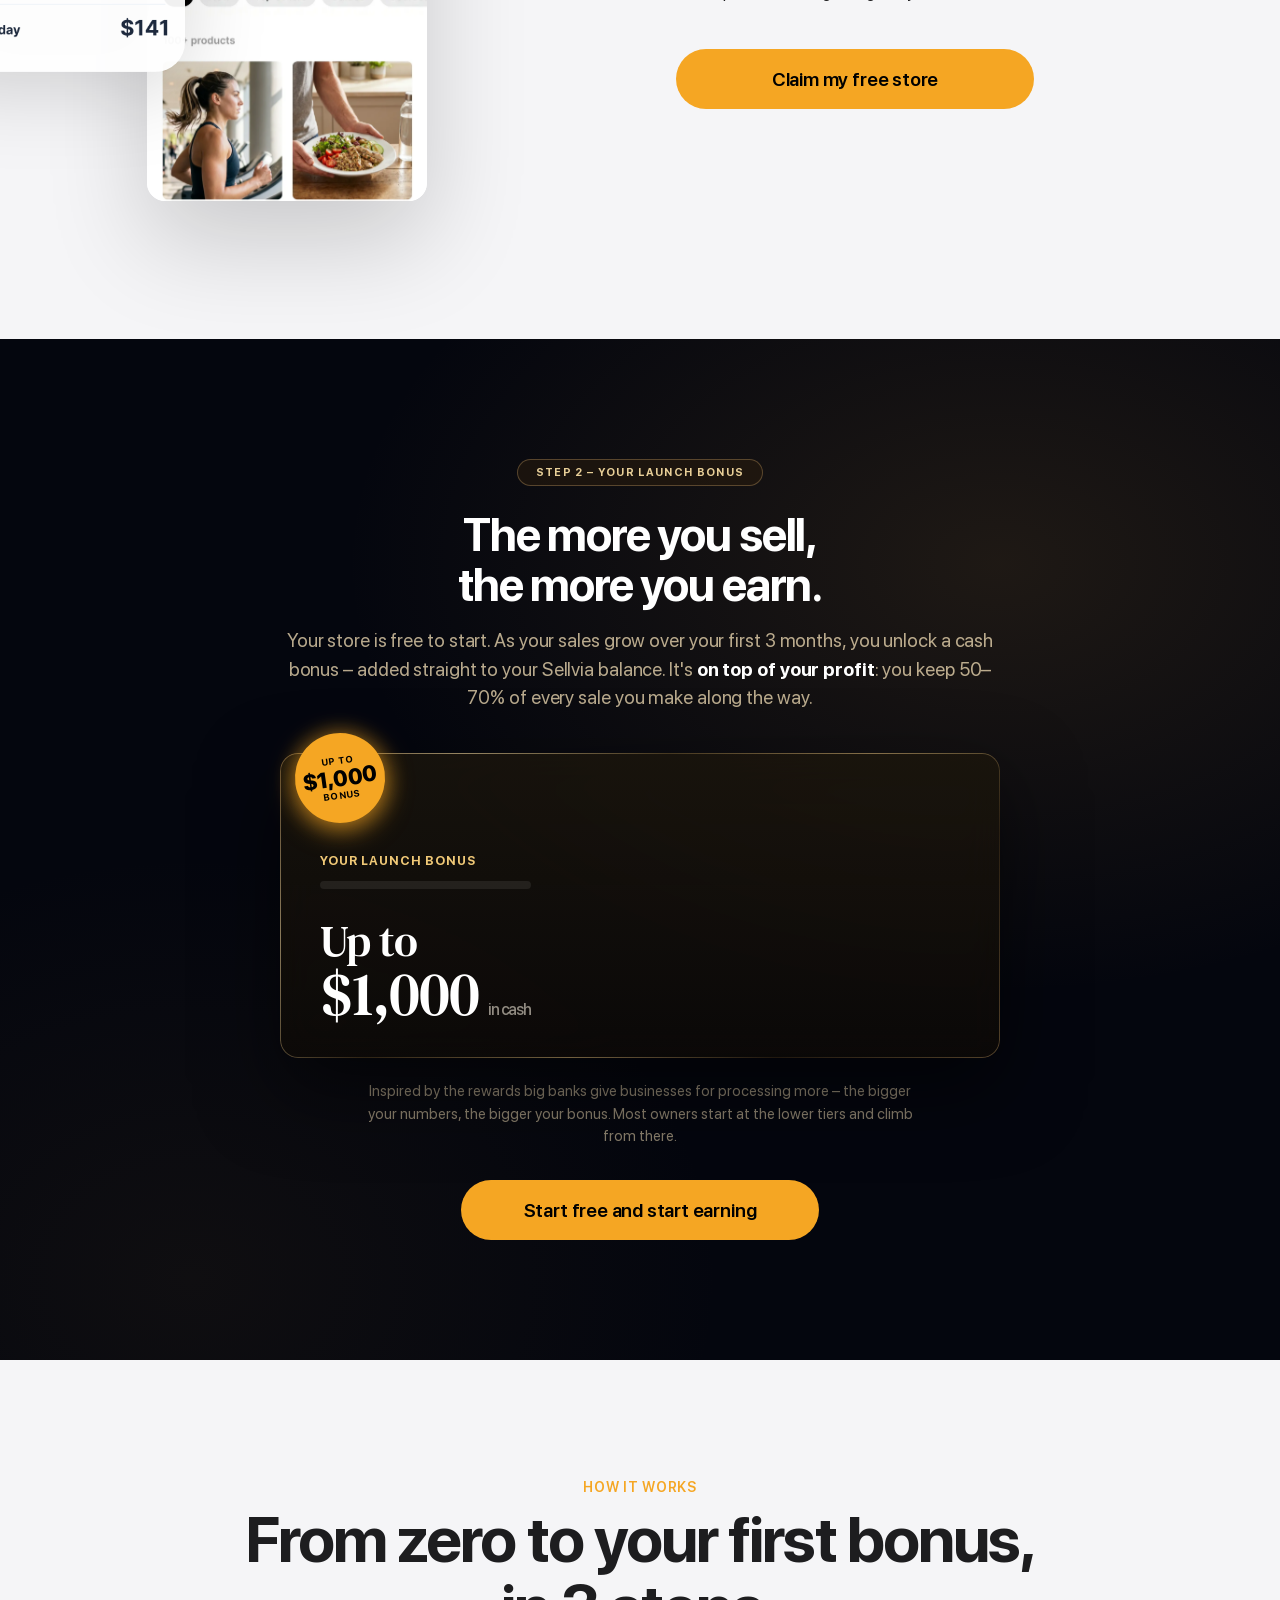
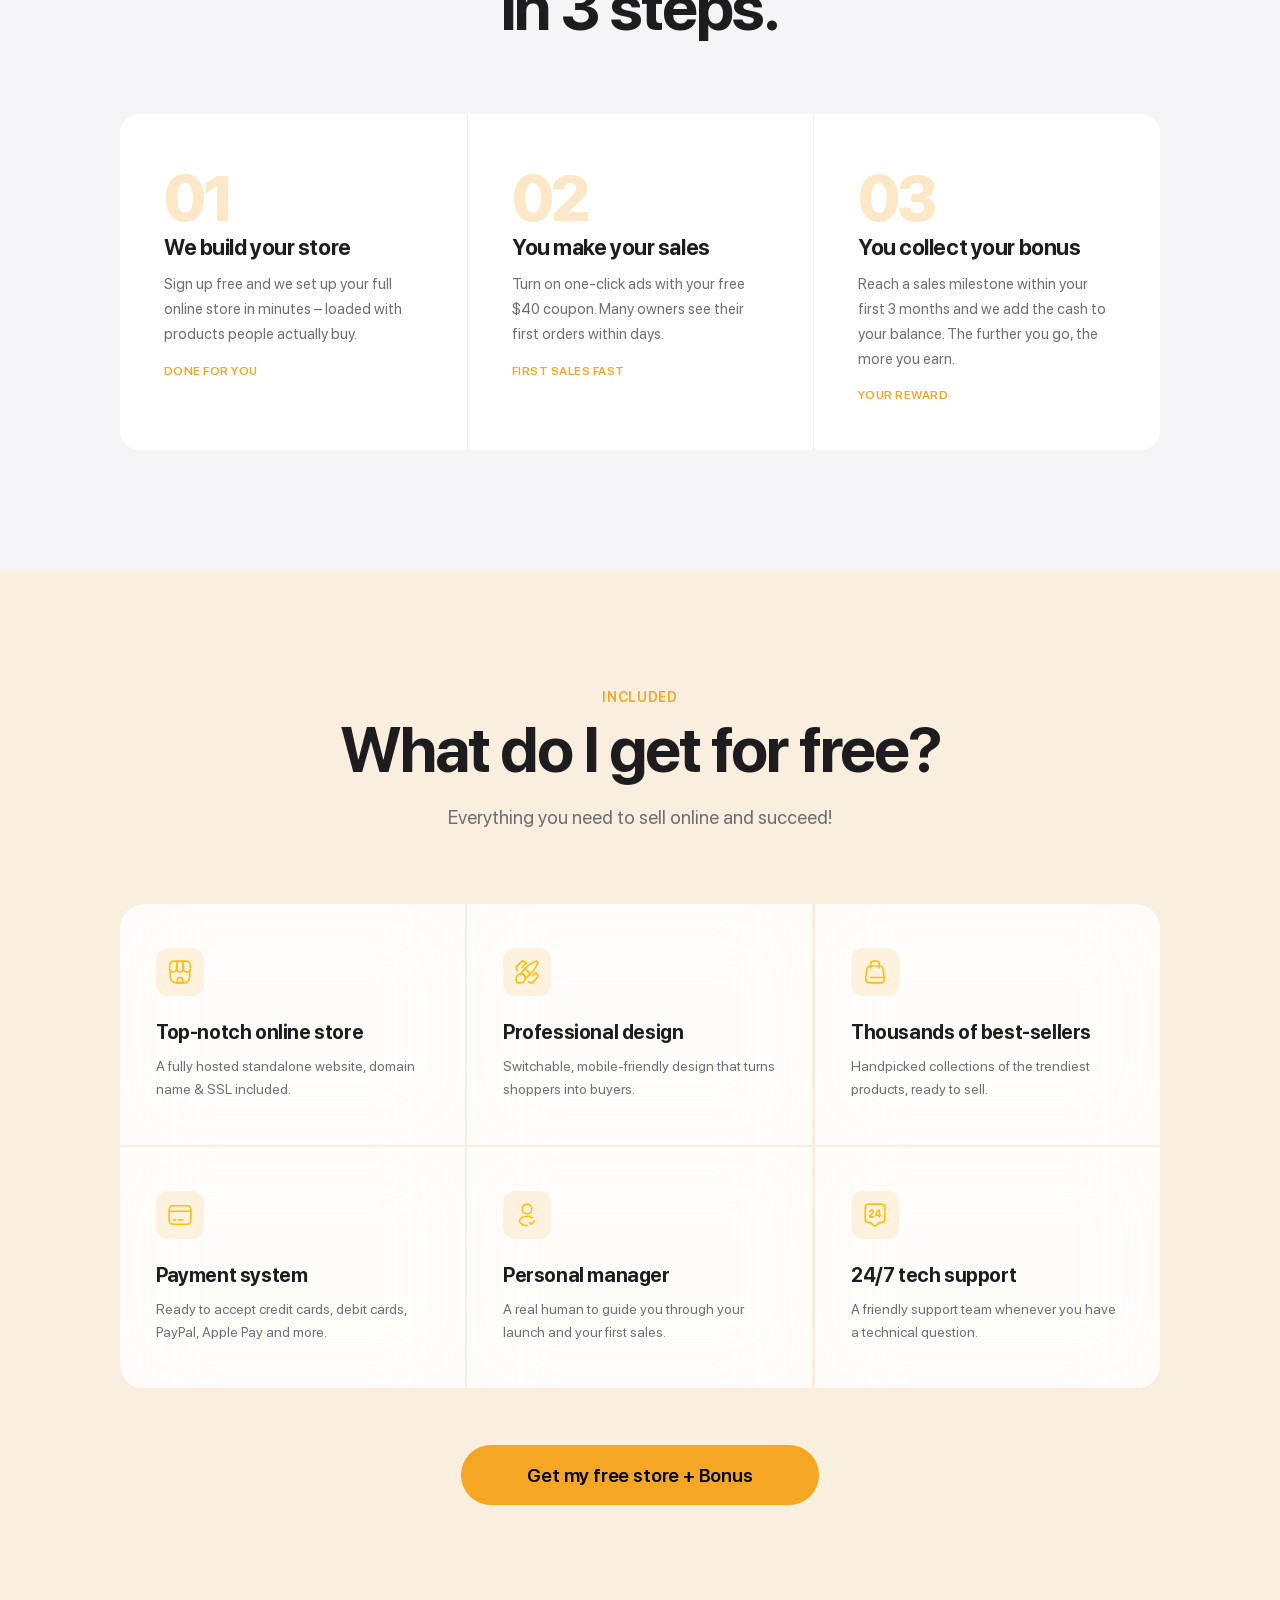
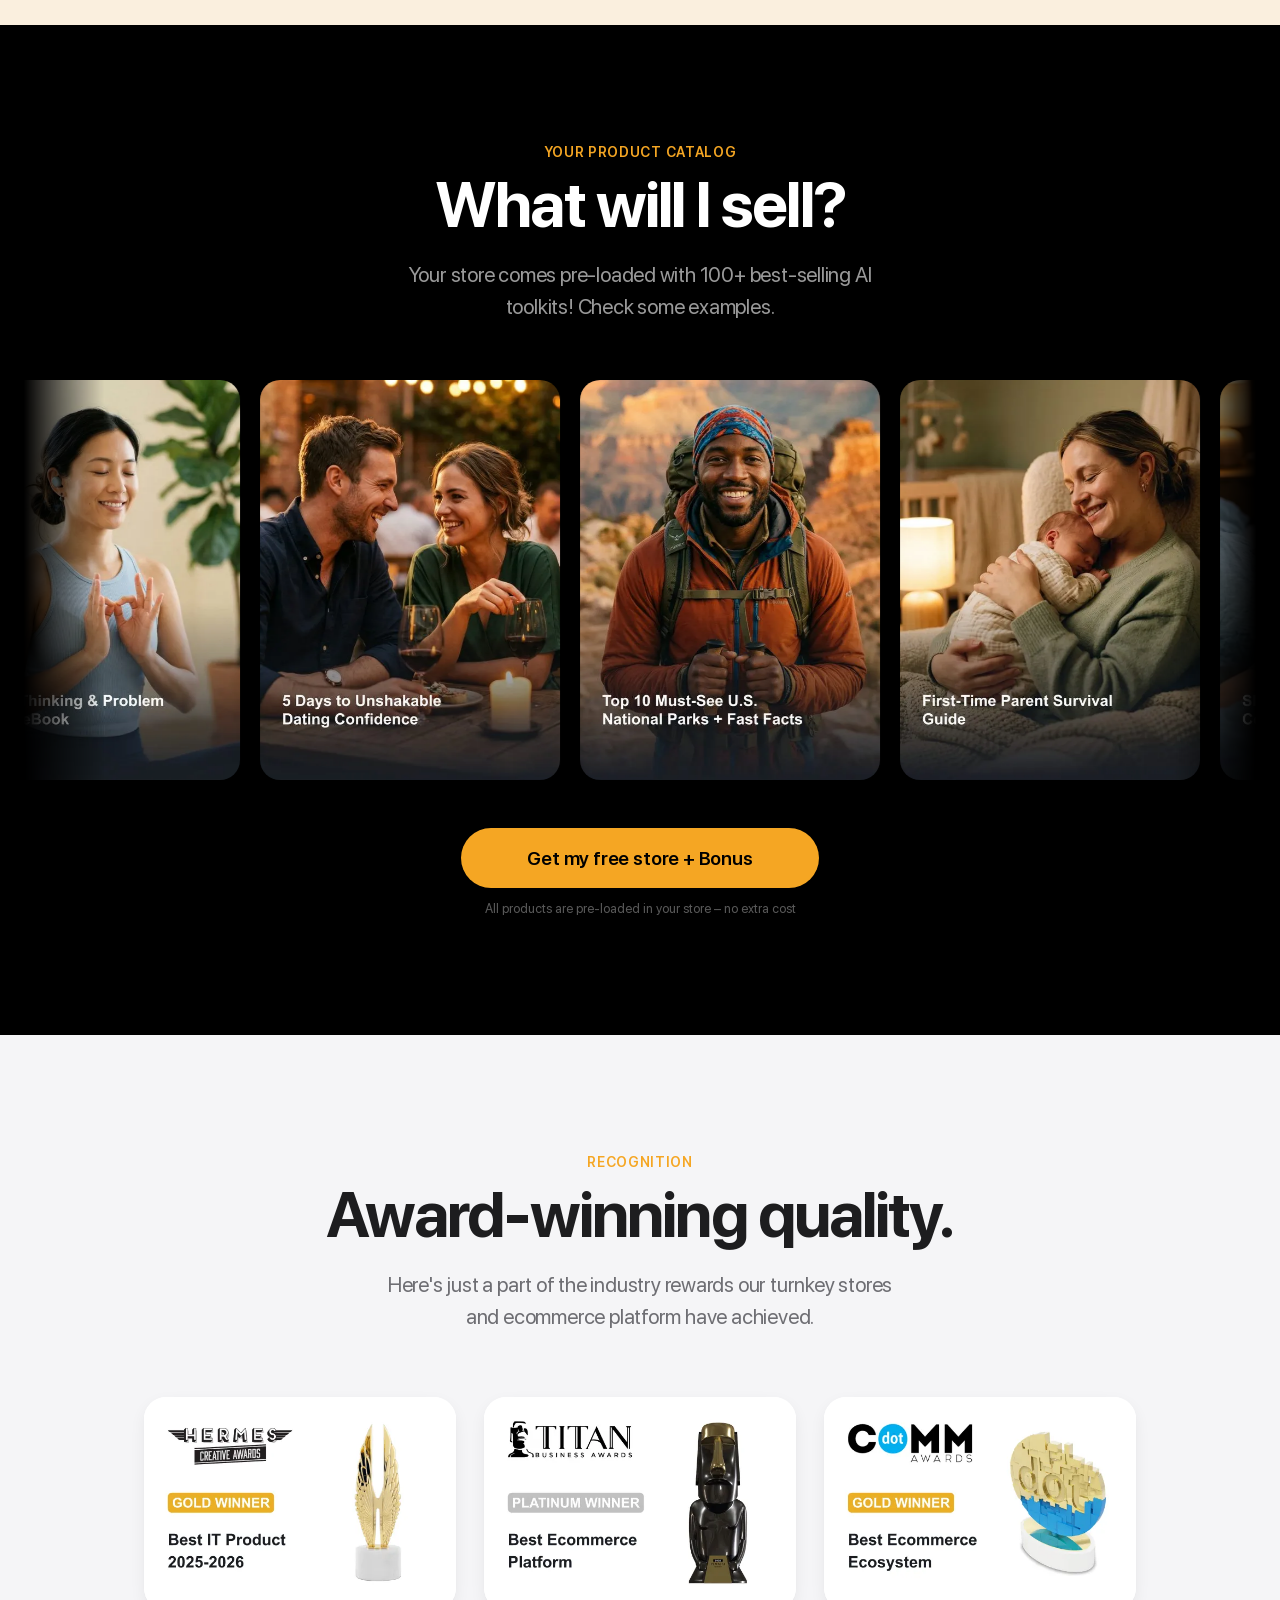
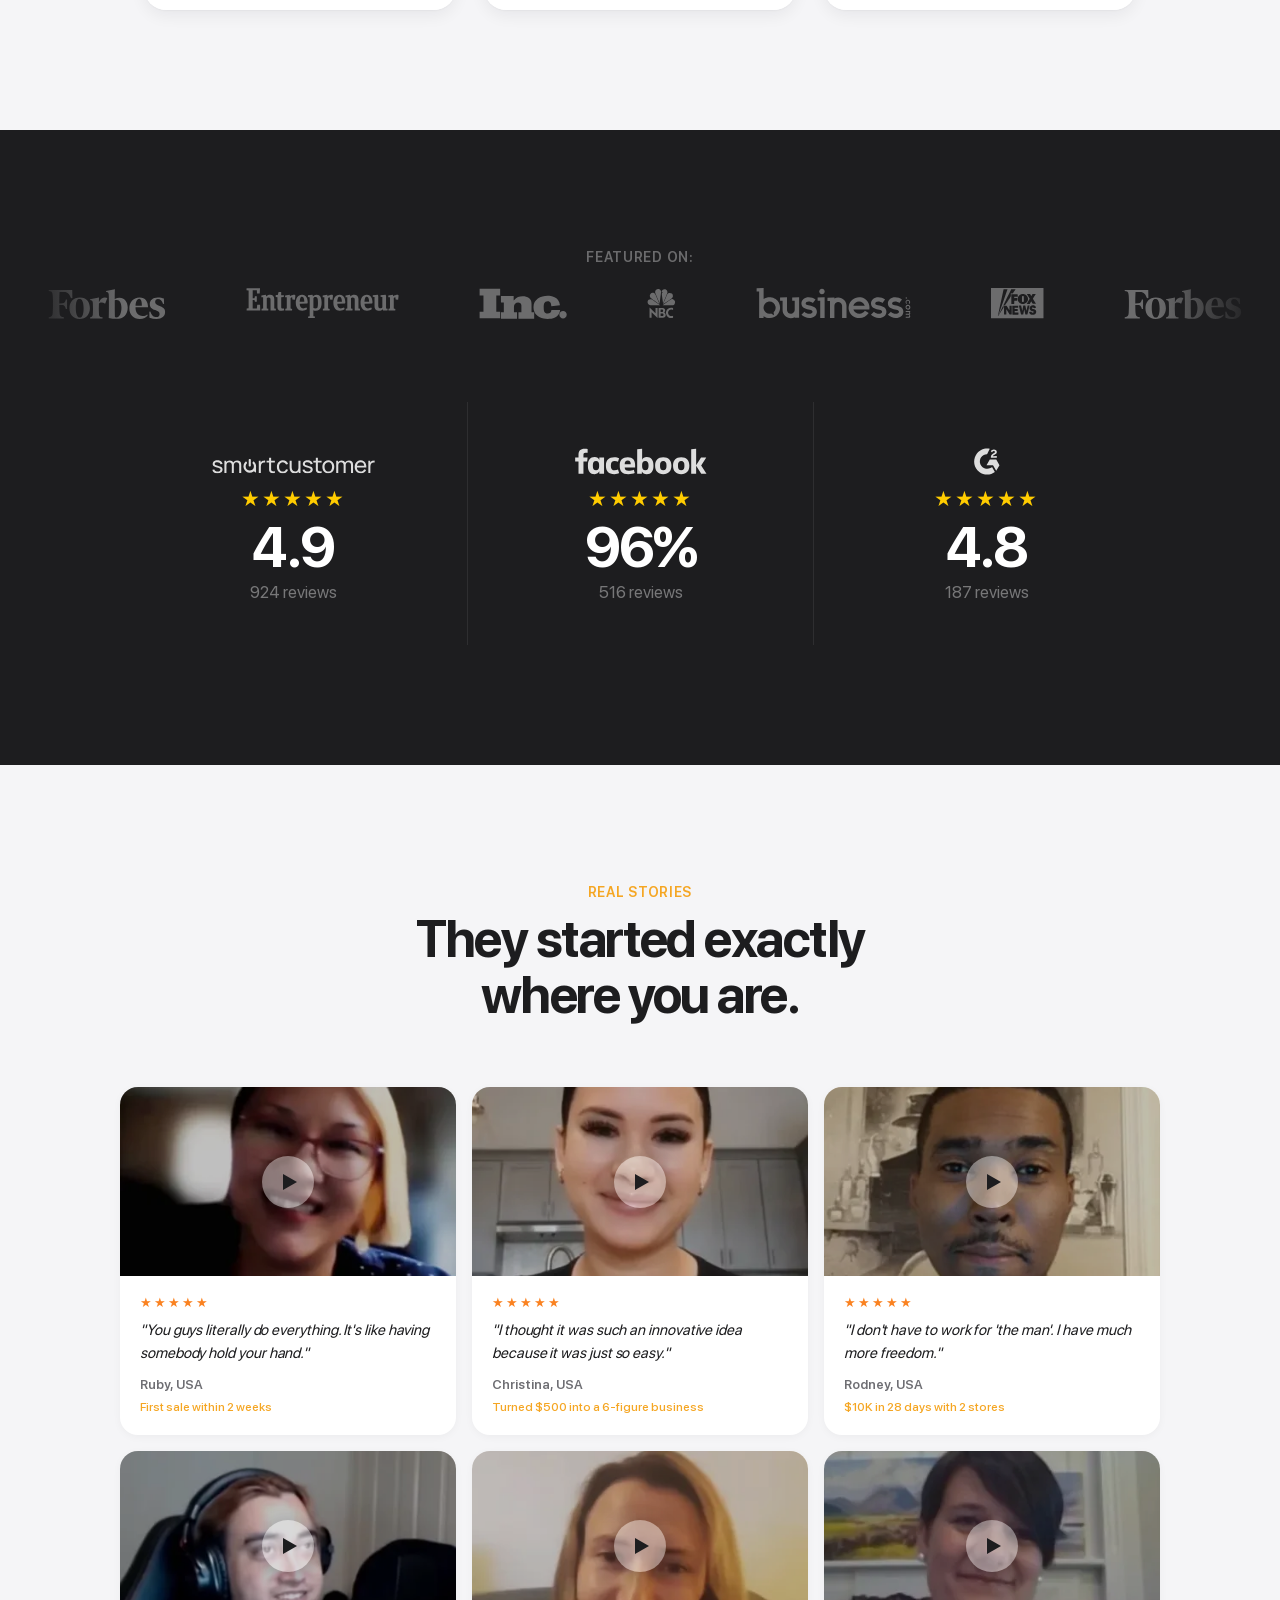
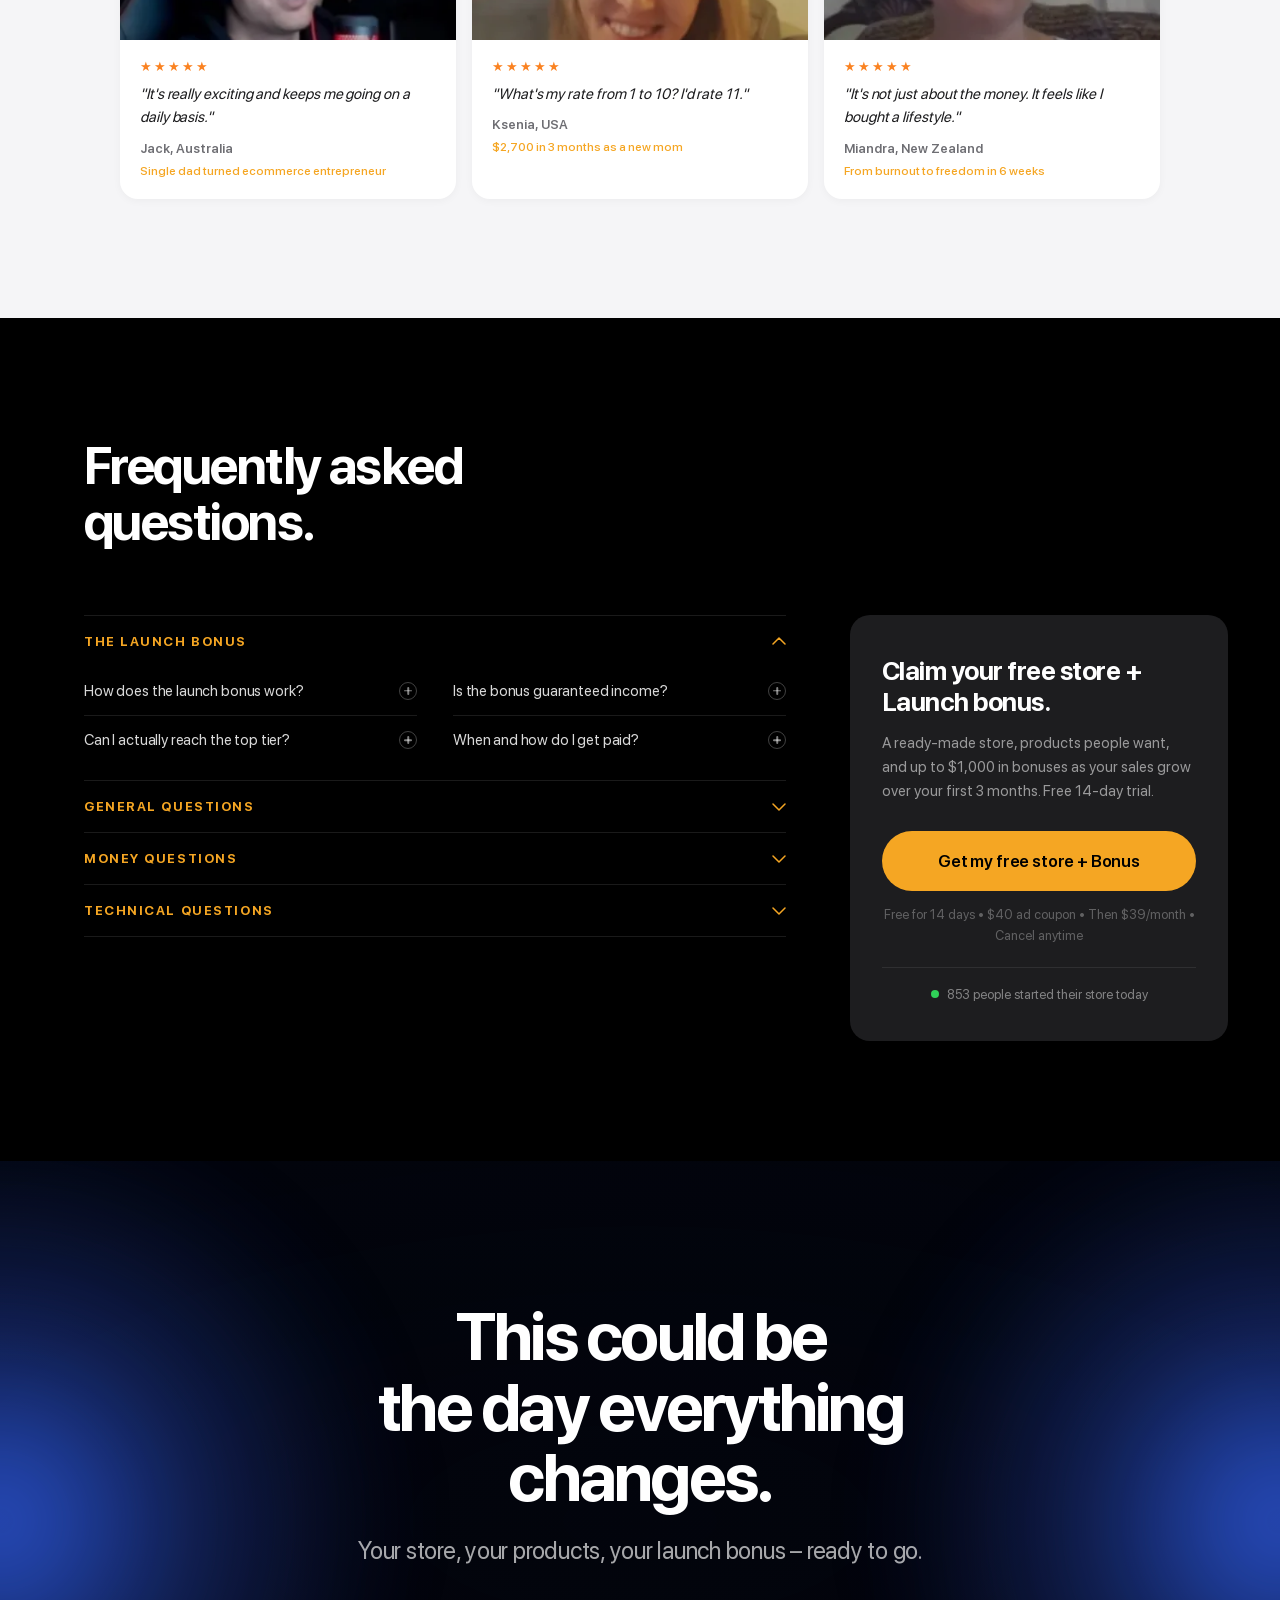
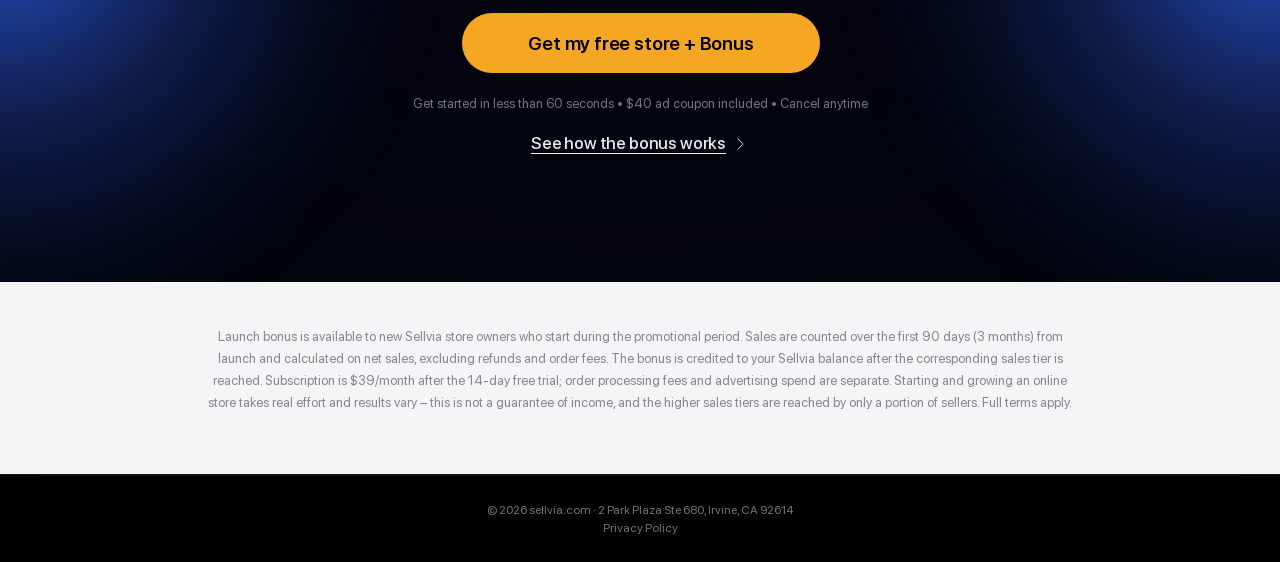
==== commit e23472d3: "Keep hero Variant 1 only; archive Variant 2; tablet (≤900) responsive fixes - Remove hero Variant 2 " ====
--- a/index.html
+++ b/index.html
@@ -72,8 +72,6 @@
   display: flex;
   align-items: center;
 }
-/* Duplicated nav above hero variant 2 sits in normal flow (not sticky) */
-.nav--static { position: static; }
 .nav-inner {
   max-width: 1280px;
   margin: 0 auto;
@@ -732,6 +730,10 @@
   .stat-bar-inner { grid-template-columns: repeat(2, 1fr); row-gap: 30px; padding: 40px 14px 40px; }
   .stat-item { padding: 8px 8px; }
   .stat-n { font-size: clamp(20px, 5.5vw, 26px); }
+}
+/* 600–900: trim the gap above the stat-bar by 40px (90 → 50) */
+@media (min-width: 601px) and (max-width: 900px) {
+  .stat-bar-inner { padding-top: 50px; }
 }
 
 /* ════ SECTIONS ════ */
@@ -1626,7 +1628,7 @@
 .faq-cta p { font-size: 15px; color: rgba(255,255,255,0.55); line-height: 1.6; margin-bottom: 28px; }
 .faq-cta .btn { width: 100%; }
 .faq-cta .faq-cta-fine { font-size: 13px; color: rgba(255,255,255,0.3); text-align: center; margin-top: 14px; margin-bottom: 0; }
-@media(max-width:820px) {
+@media(max-width:900px) {
   /* Drop the hero-aligned asymmetric padding below tablet – just use the
      section's own 24px gutter so the FAQ block centres normally. */
   .faq-sec .sec-in { padding: 0; }
@@ -1726,6 +1728,10 @@
 .final-cta-link:hover { color: #f5a623; }
 .final-cta-link svg { width: 16px; height: 16px; flex-shrink: 0; transition: transform 0.2s; }
 .final-cta-link:hover svg { transform: translateX(3px); }
+/* 430–1920: +10px gap between the fine line and the secondary link (15 → 25) */
+@media (min-width: 430px) and (max-width: 1920px) {
+  .final-cta-link { margin-top: 25px; }
+}
 
 /* Floating product images on the sides – mirror hero floaters, reuse dvFloaterCycle */
 .final-sec .floater {
@@ -2318,25 +2324,6 @@
   .ladder .lrow.top .b { font-size: 20px; }
 }
 
-/* ── HERO VARIANT 2: centered copy + stat-bar + bonus ladder under the CTA ── */
-.hero--v2 .grid { grid-template-columns: 1fr; max-width: 900px; padding: 88px 24px 0; }
-.hero--v2 .copy { display: flex; flex-direction: column; align-items: center; text-align: center; }
-.hero--v2 .limited { align-self: center; }
-.hero--v2 .lede { max-width: 620px; }
-.hero--v2 .actions { justify-content: center; }
-.hero--v2 .cta-fine { text-align: center; white-space: normal; }
-/* v2 stat-bar inherits the hero's full width (1280) so element spacing matches variant 1; only the top gap differs */
-.hero--v2 .stat-bar-inner { padding-top: 80px; }
-.hero--v2 .cta-link { margin-top: 30px; }
-/* the ladder host borrows the bonus-section ladder styling; strip its section bg/padding */
-.hero--devin-v2.hero--v2 .v2-ladder-host { background: none; padding: 0; width: 100%; margin-top: 18px; overflow: visible; }
-/* badge pokes out the table's top-RIGHT corner (mirrored offsets) */
-.hero--devin-v2.hero--v2 .v2-ladder-host .ladder .bonus-badge { top: -26px; right: -20px; left: auto; transform: rotate(8deg) scale(0.85); }
-@media (max-width: 560px) {
-  .hero--v2 .grid { padding: 56px 18px 0; }
-  .hero--devin-v2.hero--v2 .v2-ladder-host { margin-top: 38px; }   /* table 20px lower than desktop's 18px */
-  .hero--v2 .stat-bar-inner { padding-top: 40px; }
-}
 </style>
 
 <section class="hero hero--devin-v2" id="hero">
@@ -2428,105 +2415,6 @@
   </div>
 </section>
 
-<!-- ═══ TOPBAR + NAV (duplicate above Variant 2, static — page-top look) ═══ -->
-<a href="https://sellvia.com/checkout/?product=custom&type_custom=free_basic_hosting" class="topbar">
-  <span class="topbar-badge">UP TO $1,000</span>
-  <span class="topbar-text">Free store + a launch bonus as your sales grow<span class="topbar-arrow">→</span></span>
-</a>
-<nav class="nav nav--static">
-  <div class="nav-inner">
-    <!-- LEFT: logo -->
-    <a href="/" class="nav-logo" aria-label="Sellvia">
-      <svg viewBox="0 0 400 89" style="height:22px;width:auto;display:block;flex-shrink:0" fill="none" xmlns="http://www.w3.org/2000/svg">
-<path d="M114.623 57.583L123.608 56.7843C123.608 57.2502 123.641 57.7161 123.707 58.1819C123.774 58.5812 123.84 59.0471 123.907 59.5795C124.04 60.1119 124.173 60.6776 124.306 61.2766C124.439 61.809 124.606 62.3414 124.805 62.8738C124.805 62.9404 124.805 63.0069 124.805 63.0735C124.872 63.1401 124.939 63.1733 125.005 63.1733C125.005 63.2399 125.005 63.3064 125.005 63.373C125.072 63.4395 125.105 63.5061 125.105 63.5726C125.105 63.6392 125.105 63.7057 125.105 63.7723C125.172 63.8388 125.238 63.8721 125.305 63.8721C125.305 63.9387 125.305 64.0052 125.305 64.0718C125.371 64.1383 125.438 64.2049 125.504 64.2714C126.037 65.3363 126.669 66.3013 127.401 67.1664C128.2 68.0316 129.065 68.7637 129.997 69.3627C130.928 70.0282 131.893 70.5939 132.892 71.0597C133.89 71.459 134.921 71.8251 135.986 72.1578C136.386 72.2909 136.785 72.424 137.184 72.5571C137.583 72.6903 137.983 72.7901 138.382 72.8566C138.715 72.9232 139.081 72.9897 139.48 73.0563C139.879 73.1228 140.279 73.1894 140.678 73.2559C141.41 73.3225 142.109 73.389 142.775 73.4556C143.44 73.4556 144.072 73.4556 144.671 73.4556C147.134 73.4556 149.396 73.2227 151.46 72.7568C153.589 72.2244 155.519 71.4258 157.25 70.3609C158.98 69.3627 160.278 68.0982 161.143 66.5675C162.008 65.0368 162.441 63.2732 162.441 61.2766C162.441 59.6128 162.141 58.1819 161.542 56.984C161.01 55.7195 160.178 54.688 159.046 53.8893C157.915 53.0907 156.484 52.3586 154.754 51.6931C153.09 50.9611 151.093 50.2623 148.764 49.5967C148.165 49.4636 147.533 49.3305 146.867 49.1974C146.268 48.9978 145.636 48.7981 144.971 48.5985C144.305 48.4654 143.606 48.3323 142.874 48.1992C142.209 47.9995 141.51 47.7998 140.778 47.6002C140.179 47.4671 139.547 47.334 138.881 47.2009C138.282 47.0678 137.65 46.9014 136.984 46.7017C136.319 46.5686 135.653 46.4022 134.988 46.2026C134.389 46.0029 133.757 45.77 133.091 45.5038C131.095 44.9048 129.198 44.1062 127.401 43.1079C125.604 42.1097 123.907 40.9783 122.31 39.7138C120.646 38.3827 119.415 36.7522 118.616 34.8222C117.818 32.8257 117.418 30.4963 117.418 27.8343C117.418 25.1056 117.951 22.5767 119.015 20.2474C120.147 17.8515 121.811 15.7218 124.007 13.8584C126.203 11.9284 128.832 10.4975 131.893 9.56578C134.955 8.5675 138.482 8.06836 142.475 8.06836C146.335 8.06836 149.829 8.53422 152.957 9.46595C156.151 10.3977 158.98 11.762 161.442 13.5589C163.971 15.3558 165.868 17.5853 167.132 20.2474C168.464 22.9094 169.196 26.0041 169.329 29.5313L160.244 30.0305C160.178 29.7643 160.111 29.4648 160.045 29.132C160.045 28.7327 159.978 28.3334 159.845 27.9341C159.779 27.5348 159.679 27.1355 159.546 26.7362C159.479 26.2703 159.379 25.8044 159.246 25.3386C158.78 24.2072 158.148 23.1424 157.349 22.1441C156.551 21.1458 155.552 20.2141 154.355 19.3489C153.157 18.4172 151.593 17.7184 149.663 17.2525C147.799 16.7867 145.536 16.5537 142.874 16.5537C142.675 16.5537 142.442 16.5537 142.176 16.5537C141.976 16.5537 141.743 16.5537 141.477 16.5537C141.211 16.6203 140.944 16.6536 140.678 16.6536C140.478 16.6536 140.246 16.6536 139.979 16.6536C139.713 16.6536 139.447 16.6868 139.181 16.7534C138.914 16.7534 138.682 16.7867 138.482 16.8532C138.216 16.9198 137.949 16.9863 137.683 17.0529C137.417 17.0529 137.151 17.0861 136.885 17.1527C135.62 17.4189 134.389 17.8182 133.191 18.3506C131.993 18.8165 130.828 19.4155 129.697 20.1475C128.632 20.9461 127.8 21.9444 127.201 23.1424C126.669 24.2737 126.403 25.6381 126.403 27.2353C126.403 28.5663 126.602 29.7643 127.002 30.8291C127.468 31.8274 128.133 32.6926 128.998 33.4246C129.93 34.1567 131.194 34.8888 132.792 35.6208C134.389 36.2864 136.352 36.9186 138.682 37.5176C138.881 37.5841 139.048 37.6507 139.181 37.7172C139.38 37.7172 139.58 37.7172 139.78 37.7172C139.979 37.7838 140.179 37.8503 140.379 37.9169C140.578 37.9169 140.778 37.9502 140.978 38.0167C141.377 38.0833 141.776 38.1831 142.176 38.3162C142.575 38.3827 143.007 38.4826 143.473 38.6157C143.673 38.6822 143.839 38.7488 143.972 38.8153C144.172 38.8153 144.372 38.8153 144.571 38.8153C144.705 38.8819 144.871 38.9484 145.071 39.015C145.27 39.015 145.47 39.0483 145.67 39.1148C145.869 39.1814 146.036 39.2479 146.169 39.3145C146.368 39.3145 146.568 39.3145 146.768 39.3145C146.967 39.381 147.167 39.4476 147.367 39.5141C147.566 39.5141 147.766 39.5474 147.966 39.614C150.894 40.2795 153.689 41.1447 156.351 42.2095C159.08 43.2743 161.675 44.5055 164.138 45.9031C166.6 47.3007 168.43 49.2307 169.628 51.6931C170.893 54.089 171.525 57.0506 171.525 60.5778C171.525 63.5726 170.926 66.3345 169.728 68.8635C168.53 71.3259 166.733 73.5887 164.337 75.6518C161.941 77.7149 159.146 79.2456 155.952 80.2439C152.757 81.2422 149.13 81.7413 145.071 81.7413C140.811 81.7413 137.051 81.4085 133.79 80.743C130.529 80.0775 127.834 79.0127 125.704 77.5485C123.508 76.0844 121.644 74.4539 120.114 72.657C118.583 70.7935 117.352 68.7637 116.42 66.5675C116.021 65.6357 115.688 64.7373 115.422 63.8721C115.222 63.0069 115.056 62.2083 114.923 61.4763C114.856 60.7442 114.789 60.0787 114.723 59.4797C114.656 58.8142 114.623 58.2485 114.623 57.7826V57.583Z" fill="white"/>
-<path d="M219.042 63.8721L228.027 64.9702C227.361 67.4992 226.396 69.7952 225.132 71.8584C223.934 73.8549 222.403 75.6185 220.54 77.1492C218.676 78.7465 216.48 79.9111 213.951 80.6432C211.422 81.3753 208.56 81.7413 205.366 81.7413C201.306 81.7413 197.746 81.1756 194.684 80.0442C191.623 78.8463 189.027 77.0161 186.898 74.5537C184.835 72.1578 183.271 69.3627 182.206 66.1682C181.141 62.9071 180.608 59.28 180.608 55.2869C180.608 51.3604 181.108 47.7666 182.106 44.5055C183.171 41.1779 184.735 38.2164 186.798 35.6208C188.861 33.0253 191.39 31.0953 194.385 29.8308C197.38 28.4998 200.807 27.8343 204.667 27.8343C205.133 27.8343 205.599 27.8675 206.065 27.9341C206.597 27.9341 207.096 27.9674 207.562 28.0339C208.094 28.1005 208.594 28.167 209.059 28.2336C209.592 28.2336 210.091 28.3001 210.557 28.4332C212.753 28.8991 214.883 29.7976 216.946 31.1286C219.009 32.3931 220.972 34.0236 222.836 36.0202C224.699 38.0833 226.063 40.7453 226.929 44.0064C227.86 47.2674 228.326 51.1607 228.326 55.6862C228.326 55.7528 228.326 55.8193 228.326 55.8859C228.326 55.9524 228.326 56.019 228.326 56.0856C228.326 56.1521 228.326 56.2187 228.326 56.2852C228.326 56.2852 228.326 56.3185 228.326 56.385C228.326 56.4516 228.326 56.5181 228.326 56.5847C228.326 56.6512 228.326 56.7178 228.326 56.7843C228.326 56.8509 228.326 56.9175 228.326 56.984C228.326 56.984 228.326 57.0173 228.326 57.0838L189.593 56.8842C189.726 60.0787 190.225 62.8073 191.09 65.0701C191.956 67.3328 193.187 69.163 194.784 70.5606C196.381 71.9582 198.045 73.023 199.775 73.7551C201.572 74.4206 203.436 74.7534 205.366 74.7534C206.896 74.7534 208.261 74.6203 209.459 74.354C210.723 74.0213 211.788 73.5554 212.653 72.9565C213.585 72.3575 214.384 71.7252 215.049 71.0597C215.781 70.3277 216.38 69.5956 216.846 68.8635C217.112 68.3977 217.345 67.9651 217.545 67.5658C217.744 67.0999 217.944 66.6673 218.144 66.268C218.343 65.8687 218.51 65.4694 218.643 65.0701C218.843 64.6707 218.976 64.338 219.042 64.0718V63.8721ZM190.092 49.6966H219.342C219.275 48.6317 219.142 47.6002 218.942 46.6019C218.743 45.6036 218.477 44.6719 218.144 43.8067C217.811 42.875 217.378 42.0431 216.846 41.311C216.38 40.579 215.848 39.8802 215.249 39.2146C214.65 38.6157 213.984 38.0833 213.252 37.6174C212.52 37.085 211.688 36.6191 210.756 36.2198C209.825 35.8205 208.86 35.521 207.861 35.3214C206.863 35.1217 205.832 35.0219 204.767 35.0219C202.704 35.0219 200.84 35.3546 199.176 36.0202C197.513 36.6191 196.115 37.5508 194.984 38.8153C193.786 40.0798 192.821 41.3776 192.089 42.7086C191.357 44.0397 190.824 45.4705 190.491 47.0012C190.425 47.2674 190.358 47.5336 190.292 47.7998C190.225 48.066 190.192 48.299 190.192 48.4986C190.125 48.7648 190.092 49.0311 190.092 49.2973C190.092 49.4969 190.092 49.6966 190.092 49.8962V49.6966Z" fill="white"/>
-<path d="M238.874 80.5434V9.06664H247.659V80.5434H238.874Z" fill="white"/>
-<path d="M261.004 80.5434V9.06664H269.789V80.5434H261.004Z" fill="white"/>
-<path d="M297.409 80.5434L277.743 28.8326H287.027L298.108 59.7792C298.574 61.1102 298.973 62.3082 299.306 63.373C299.639 64.4378 299.938 65.3695 300.205 66.1682C300.404 67.0333 300.604 67.832 300.804 68.564C301.003 69.2296 301.17 69.8618 301.303 70.4608L301.502 70.2611C301.635 69.9283 301.735 69.5623 301.802 69.163C301.935 68.7637 302.035 68.3644 302.101 67.9651C302.234 67.5658 302.368 67.1664 302.501 66.7671C302.634 66.3678 302.767 65.9685 302.9 65.5692C303.033 65.1033 303.166 64.6707 303.299 64.2714C303.499 63.8056 303.665 63.3397 303.798 62.8738C303.931 62.4745 304.065 62.0752 304.198 61.6759C304.397 61.2766 304.564 60.9106 304.697 60.5778L316.177 28.8326H325.162L305.595 80.5434H297.409Z" fill="white"/>
-<path d="M333.048 80.5434V28.8326H341.833V80.5434H333.048ZM333.048 19.0494V9.06664H341.833V19.0494H333.048Z" fill="white"/>
-<path d="M362.365 44.7052L353.78 43.6071C353.913 43.2743 354.013 42.875 354.08 42.4091C354.213 41.8767 354.379 41.2778 354.579 40.6122C354.712 40.0133 354.912 39.381 355.178 38.7155C355.511 38.05 355.91 37.3845 356.376 36.719C357.041 35.5876 357.906 34.5227 358.971 33.5245C360.103 32.5262 361.467 31.5612 363.064 30.6295C364.595 29.6977 366.525 28.9989 368.854 28.5331C371.25 28.0672 374.012 27.8343 377.14 27.8343C381.532 27.8343 385.093 28.2669 387.821 29.132C390.617 29.9307 392.547 31.1619 393.611 32.8257C394.743 34.4895 395.608 36.2531 396.207 38.1165C396.806 39.98 397.139 41.91 397.205 43.9066C397.205 44.0397 397.205 44.1728 397.205 44.3059C397.205 44.439 397.205 44.5721 397.205 44.7052C397.205 44.9048 397.205 45.0712 397.205 45.2043C397.205 45.3374 397.205 45.4705 397.205 45.6036C397.205 45.8698 397.205 46.1693 397.205 46.5021C397.205 46.7683 397.205 47.0345 397.205 47.3007V58.8807C397.205 61.809 397.205 64.338 397.205 66.4676C397.272 68.5973 397.338 70.3277 397.405 71.6587C397.471 72.9897 397.638 74.2542 397.904 75.4522C398.17 76.6501 398.536 77.7482 399.002 78.7465C399.069 78.9461 399.135 79.1458 399.202 79.3454C399.268 79.4785 399.335 79.6116 399.401 79.7447C399.535 79.9444 399.634 80.1108 399.701 80.2439C399.834 80.377 399.934 80.4768 400 80.5434H390.816C390.484 80.011 390.217 79.4453 390.018 78.8463C389.818 78.2473 389.652 77.6484 389.519 77.0494C389.452 76.517 389.352 76.0178 389.219 75.552C389.152 75.0861 389.086 74.6868 389.019 74.354C387.156 75.9513 385.359 77.2491 383.629 78.2473C381.965 79.2456 380.368 79.9777 378.837 80.4435C377.24 80.8429 375.709 81.1423 374.245 81.342C372.781 81.6082 371.35 81.7413 369.952 81.7413C367.091 81.7413 364.562 81.4085 362.365 80.743C360.236 80.0775 358.406 79.046 356.875 77.6484C355.344 76.2508 354.179 74.6868 353.381 72.9565C352.649 71.1596 352.283 69.1963 352.283 67.0666C352.283 64.937 352.549 63.0735 353.081 61.4763C353.68 59.879 354.579 58.548 355.777 57.4831C356.975 56.3518 358.206 55.3868 359.47 54.5881C360.801 53.7895 362.166 53.1573 363.563 52.6914C364.428 52.4252 365.26 52.1923 366.059 51.9926C366.924 51.793 367.756 51.6266 368.555 51.4935C369.353 51.3604 370.085 51.2605 370.751 51.194C371.483 51.0609 372.115 50.9611 372.648 50.8945C372.847 50.8945 373.213 50.8612 373.746 50.7947C374.345 50.6616 375.11 50.5617 376.042 50.4952C376.973 50.3621 377.938 50.229 378.937 50.0959C379.935 49.8962 380.967 49.6966 382.031 49.4969C382.564 49.3638 383.096 49.264 383.629 49.1974C384.228 49.0643 384.827 48.9312 385.426 48.7981C385.958 48.665 386.457 48.5319 386.923 48.3988C387.455 48.2657 387.955 48.0993 388.42 47.8997C388.42 47.7666 388.42 47.6335 388.42 47.5004C388.42 47.3007 388.42 47.101 388.42 46.9014C388.42 46.7683 388.42 46.6685 388.42 46.6019C388.42 46.5354 388.42 46.4355 388.42 46.3024C388.42 46.2359 388.42 46.1693 388.42 46.1028C388.42 45.9697 388.42 45.8698 388.42 45.8033C388.42 45.7367 388.42 45.7035 388.42 45.7035C388.42 45.6369 388.42 45.5704 388.42 45.5038C388.42 45.4372 388.42 45.3707 388.42 45.3041C388.42 45.2376 388.42 45.2043 388.42 45.2043C388.42 45.1378 388.42 45.0712 388.42 45.0047C388.42 44.9381 388.42 44.8716 388.42 44.805C388.354 43.6071 388.088 42.4424 387.622 41.311C387.222 40.1796 386.657 39.1148 385.925 38.1165C385.193 37.1183 383.961 36.3529 382.231 35.8205C380.567 35.2881 378.438 35.0219 375.842 35.0219C373.579 35.0219 371.683 35.2215 370.152 35.6208C368.621 36.0202 367.423 36.5858 366.558 37.3179C365.693 38.1165 364.961 38.9484 364.362 39.8136C363.829 40.6122 363.397 41.4774 363.064 42.4091C362.998 42.4757 362.931 42.5755 362.864 42.7086C362.864 42.8417 362.864 42.9416 362.864 43.0081C362.798 43.1412 362.731 43.2743 362.665 43.4074C362.665 43.474 362.665 43.5738 362.665 43.7069C362.598 43.9066 362.532 44.1062 362.465 44.3059C362.465 44.5055 362.432 44.7052 362.365 44.9048V44.7052ZM388.42 57.7826V54.5881C387.888 54.9209 387.289 55.1871 386.624 55.3868C385.958 55.5864 385.259 55.7861 384.527 55.9857C383.729 56.1854 382.93 56.385 382.131 56.5847C381.333 56.7843 380.534 56.9507 379.735 57.0838C379.27 57.1504 378.77 57.2502 378.238 57.3833C377.772 57.4499 377.273 57.5497 376.741 57.6828C376.275 57.7493 375.776 57.8159 375.243 57.8825C374.777 57.949 374.345 58.0156 373.945 58.0821C373.679 58.1487 373.413 58.2152 373.147 58.2818C372.947 58.2818 372.714 58.2818 372.448 58.2818C372.182 58.3483 371.916 58.4149 371.649 58.4814C371.45 58.4814 371.217 58.5147 370.951 58.5812C369.753 58.7809 368.621 59.0804 367.556 59.4797C366.492 59.879 365.493 60.3449 364.562 60.8773C363.563 61.4763 362.831 62.2749 362.365 63.2732C361.899 64.2714 361.667 65.4694 361.667 66.867C361.667 67.0001 361.667 67.1664 361.667 67.3661C361.667 67.4992 361.667 67.6323 361.667 67.7654C361.667 67.8985 361.667 68.0316 361.667 68.1647C361.733 68.2978 361.8 68.4309 361.866 68.564C361.999 69.3627 362.299 70.128 362.765 70.8601C363.231 71.5921 363.863 72.3242 364.661 73.0563C365.46 73.7218 366.458 74.2209 367.656 74.5537C368.921 74.8865 370.385 75.0528 372.049 75.0528C372.448 75.0528 372.914 75.0196 373.446 74.953C374.045 74.8865 374.677 74.8199 375.343 74.7534C376.075 74.6203 376.807 74.4539 377.539 74.2542C378.271 74.0546 379.037 73.7884 379.835 73.4556C380.235 73.3225 380.634 73.1561 381.033 72.9565C381.432 72.6902 381.832 72.424 382.231 72.1578C382.431 72.0247 382.63 71.8916 382.83 71.7585C383.03 71.5589 383.229 71.3925 383.429 71.2594C383.562 71.0597 383.729 70.8933 383.928 70.7602C384.128 70.5606 384.327 70.3609 384.527 70.1613C385.392 69.2295 386.091 68.2645 386.624 67.2663C387.156 66.268 387.522 65.2697 387.722 64.2714C387.921 63.2732 388.088 62.2416 388.221 61.1768C388.354 60.1119 388.42 59.0471 388.42 57.9823V57.7826Z" fill="white"/>
-<path fill-rule="evenodd" clip-rule="evenodd" d="M14.3587 8.20492C10.9601 8.20492 8.20492 10.9601 8.20492 14.3587V74.1826C8.20492 77.5813 10.96 80.3364 14.3587 80.3364H34.3396C36.6053 80.3364 38.442 82.1731 38.442 84.4388C38.442 86.7046 36.6053 88.5413 34.3396 88.5413H14.3587C6.42859 88.5413 0 82.1127 0 74.1826V14.3587C0 6.42861 6.42859 0 14.3587 0H72.9274C80.8575 0 87.2861 6.42859 87.2861 14.3587V74.1826C87.2861 82.1127 80.8575 88.5413 72.9274 88.5413H57.0686C53.6046 88.5413 50.232 87.2959 47.6095 84.9661C41.3797 79.4317 33.8467 72.3631 27.8527 64.7375C21.9613 57.2424 17.0063 48.5318 17.0063 39.7731C17.0063 33.0028 19.059 26.3576 23.6268 21.3589C28.253 16.2963 35.0851 13.3346 43.7838 13.3346C52.5718 13.3346 59.2102 16.5142 63.5805 21.7139C67.8557 26.8003 69.6166 33.4038 69.6166 39.7731C69.6166 46.0607 67.0584 51.8731 64.0651 56.8267C61.7326 60.6869 58.9113 64.3655 56.5027 67.506C55.8389 68.3716 55.2064 69.1963 54.6241 69.9726C53.2647 71.7852 50.6933 72.1526 48.8807 70.7931C47.0681 69.4337 46.7008 66.8623 48.0602 65.0497C48.7454 64.1361 49.4488 63.2183 50.1584 62.2922C52.5288 59.199 54.97 56.0135 57.0427 52.5833C59.7182 48.1557 61.4116 43.8781 61.4116 39.7731C61.4116 34.8048 60.0288 30.2403 57.2995 26.9931C54.6655 23.8592 50.4387 21.5395 43.7838 21.5395C37.0397 21.5395 32.5343 23.7742 29.6837 26.8937C26.7746 30.0773 25.2112 34.6 25.2112 39.7731C25.2112 45.6578 28.6777 52.51 34.3033 59.667C39.8264 66.6935 46.9061 73.3662 53.0588 78.8321C54.1469 79.7988 55.5691 80.3364 57.0686 80.3364H72.9274C76.326 80.3364 79.0811 77.5813 79.0811 74.1826V14.3587C79.0811 10.96 76.326 8.20492 72.9274 8.20492H14.3587Z" fill="#0075CF"/>
-<circle cx="43.6432" cy="37.7262" r="7.60902" fill="#FFB200"/>
-</svg>
-    </a>
-    <!-- CENTER: links -->
-    <ul class="nav-links">
-      <li><a href="#bonus">Bonus</a></li>
-      <li><a href="#get">What's free</a></li>
-      <li><a href="#faq">FAQ</a></li>
-    </ul>
-    <!-- RIGHT: actions -->
-    <div class="nav-right">
-      <a href="https://sellvia.com/checkout/?product=custom&type_custom=free_basic_hosting" class="nav-signup">Start for free</a>
-    </div>
-  </div>
-</nav>
-
-<!-- ═══ HERO – VARIANT 2 (centered copy + stat-bar + bonus ladder) ═══ -->
-<section class="hero hero--devin-v2 hero--v2" id="hero-v2">
-  <div class="hero-slides" id="heroSlidesV2"></div>
-  <div class="hero-overlay"></div>
-  <div class="grid">
-    <div class="copy">
-      <div class="limited">
-        <span class="pulse"></span>
-        <span class="limited-text">Limited-time launch offer</span>
-      </div>
-      <h1>Start your store free.<br>Earn up to <span class="amber">$1,000</span> as you sell.</h1>
-      <p class="lede">We build your online store, fill it with products people want, and switch on the ads for you. You start selling – and we reward you with a cash bonus that grows with your sales over your first 3 months.</p>
-      <div class="actions">
-        <a href="https://sellvia.com/checkout/?product=custom&type_custom=free_basic_hosting" class="cta">Get my free store + Bonus</a>
-      </div>
-      <p class="cta-fine">Get started in less than 60 seconds • $40 ad coupon included • Cancel anytime</p>
-      <a href="#bonus" class="cta-link">See how the bonus works
-        <svg class="cta-link-arrow" viewBox="0 0 24 24" fill="none" aria-hidden="true">
-          <path d="M8.91 19.92l6.52-6.52c.77-.77.77-2.03 0-2.8L8.91 4.08" stroke="currentColor" stroke-width="1.5" stroke-linecap="round" stroke-linejoin="round"/>
-        </svg>
-      </a>
-      <div class="bonus-section is-bento v2-ladder-host">
-        <div class="ladder">
-          <div class="bonus-badge"><span class="bb-up">Up to</span><span class="bb-amt">$1,000</span><span class="bb-lbl">Bonus</span></div>
-          <div class="ladder-head">
-            <h4>Your launch bonus</h4>
-            <div class="hl-stack">
-              <div class="progress-calc">
-                <div class="pc-bar"><div class="pc-fill"></div></div>
-              </div>
-              <div class="big"><span class="big-pre">Up to</span><span class="big-amt">$1,000<small> in cash</small></span></div>
-            </div>
-          </div>
-          <div class="ladder-rows">
-            <div class="lrow"><span class="s">Sell $500 – $999</span><span class="b">$50</span></div>
-            <div class="lrow"><span class="s">Sell $1,000 – $2,499</span><span class="b">$100</span></div>
-            <div class="lrow"><span class="s">Sell $2,500 – $4,999</span><span class="b">$250</span></div>
-            <div class="lrow"><span class="s">Sell $5,000 – $9,999</span><span class="b">$500</span></div>
-            <div class="lrow top"><span class="s">Sell $10,000+</span><span class="b">$1,000</span></div>
-          </div>
-        </div>
-      </div>
-    </div>
-  </div>
-  <div class="stat-bar">
-    <div class="stat-bar-inner">
-      <div class="stat-item">
-        <span class="stat-n" data-countup data-prefix="Up to $" data-suffix="" data-from="0" data-to="1000" data-decimals="0" data-duration="1800">Up to $1,000</span>
-        <span class="stat-l">launch bonus</span>
-      </div>
-      <div class="stat-item">
-        <span class="stat-n" data-countup data-prefix="" data-suffix="+" data-from="700" data-to="1500000" data-decimals="0" data-duration="1800">1,500,000+</span>
-        <span class="stat-l">stores launched</span>
-      </div>
-      <div class="stat-item">
-        <span class="stat-n" data-countup data-prefix="$" data-suffix="B+" data-from="0" data-to="1.5" data-decimals="1" data-duration="1800">$1.5B+</span>
-        <span class="stat-l">earned by owners</span>
-      </div>
-      <div class="stat-item">
-        <span class="stat-n" data-countup data-prefix="" data-suffix="★" data-from="0" data-to="4.8" data-decimals="1" data-duration="1800">4.8★</span>
-        <span class="stat-l">average rating</span>
-      </div>
-    </div>
-  </div>
-</section>
 
 <script>
 /* Launch-bonus ladder tables - reveal rows one by one (growing height), then a
@@ -2670,7 +2558,7 @@
   overflow: hidden;        /* clip floating cards that intentionally hang past the phone mockup */
 }
 @media(max-width:1200px){ .freebasic-section{padding:100px 24px} }
-@media(max-width:860px){
+@media(max-width:900px){
   .freebasic-section{padding:72px 24px}
   .freebasic-inner{grid-template-columns:1fr;gap:48px}
   .freebasic-inner .bonus-left { order: -1; }   /* text + CTA on top, image goes under the button */
@@ -2991,7 +2879,7 @@
 @keyframes pvFloat3 { 0%,100%{transform:rotate(1deg) translateY(0) translateX(0)} 50%{transform:rotate(1deg) translateY(-12px) translateX(4px)} }
 @keyframes pvFloat4 { 0%,100%{transform:rotate(0deg) translateY(0)}    50%{transform:rotate(0deg) translateY(-6px)} }
 
-@media(max-width:860px){
+@media(max-width:900px){
   .freebasic-section .pv-fc-1 { right: -10px; }
   .freebasic-section .pv-fc-2 { left:  -10px; }
   .freebasic-section .pv-fc-3 { left:  -10px; }
@@ -3424,13 +3312,13 @@
 @keyframes livePulse { 0%,100%{opacity:1} 50%{opacity:.35} }
 
 @media(max-width:1200px){ .bonus-section{padding:100px 24px} }
-@media(max-width:860px){
+@media(max-width:900px){
   .bonus-section{padding:72px 24px}
   .bonus-inner{grid-template-columns:1fr;gap:48px}
   .bonus-right{height:360px}
   .bonus-heading{font-size:32px}
 }
-@media(max-width:760px){
+@media(max-width:900px){
   .bonus-left { align-items: center; text-align: center; }
   .bonus-pill { margin-left: auto; margin-right: auto; }
   .bonus-heading { text-align: center; }
@@ -4402,7 +4290,6 @@
     for (var i = 0; i < MAX; i++) resolveIndex(i);
   }
   initHeroSlides('heroSlides',   'hero',    'img/hero/');
-  initHeroSlides('heroSlidesV2', 'hero-v2', 'img/hero-v2/');
 })();
 
 
